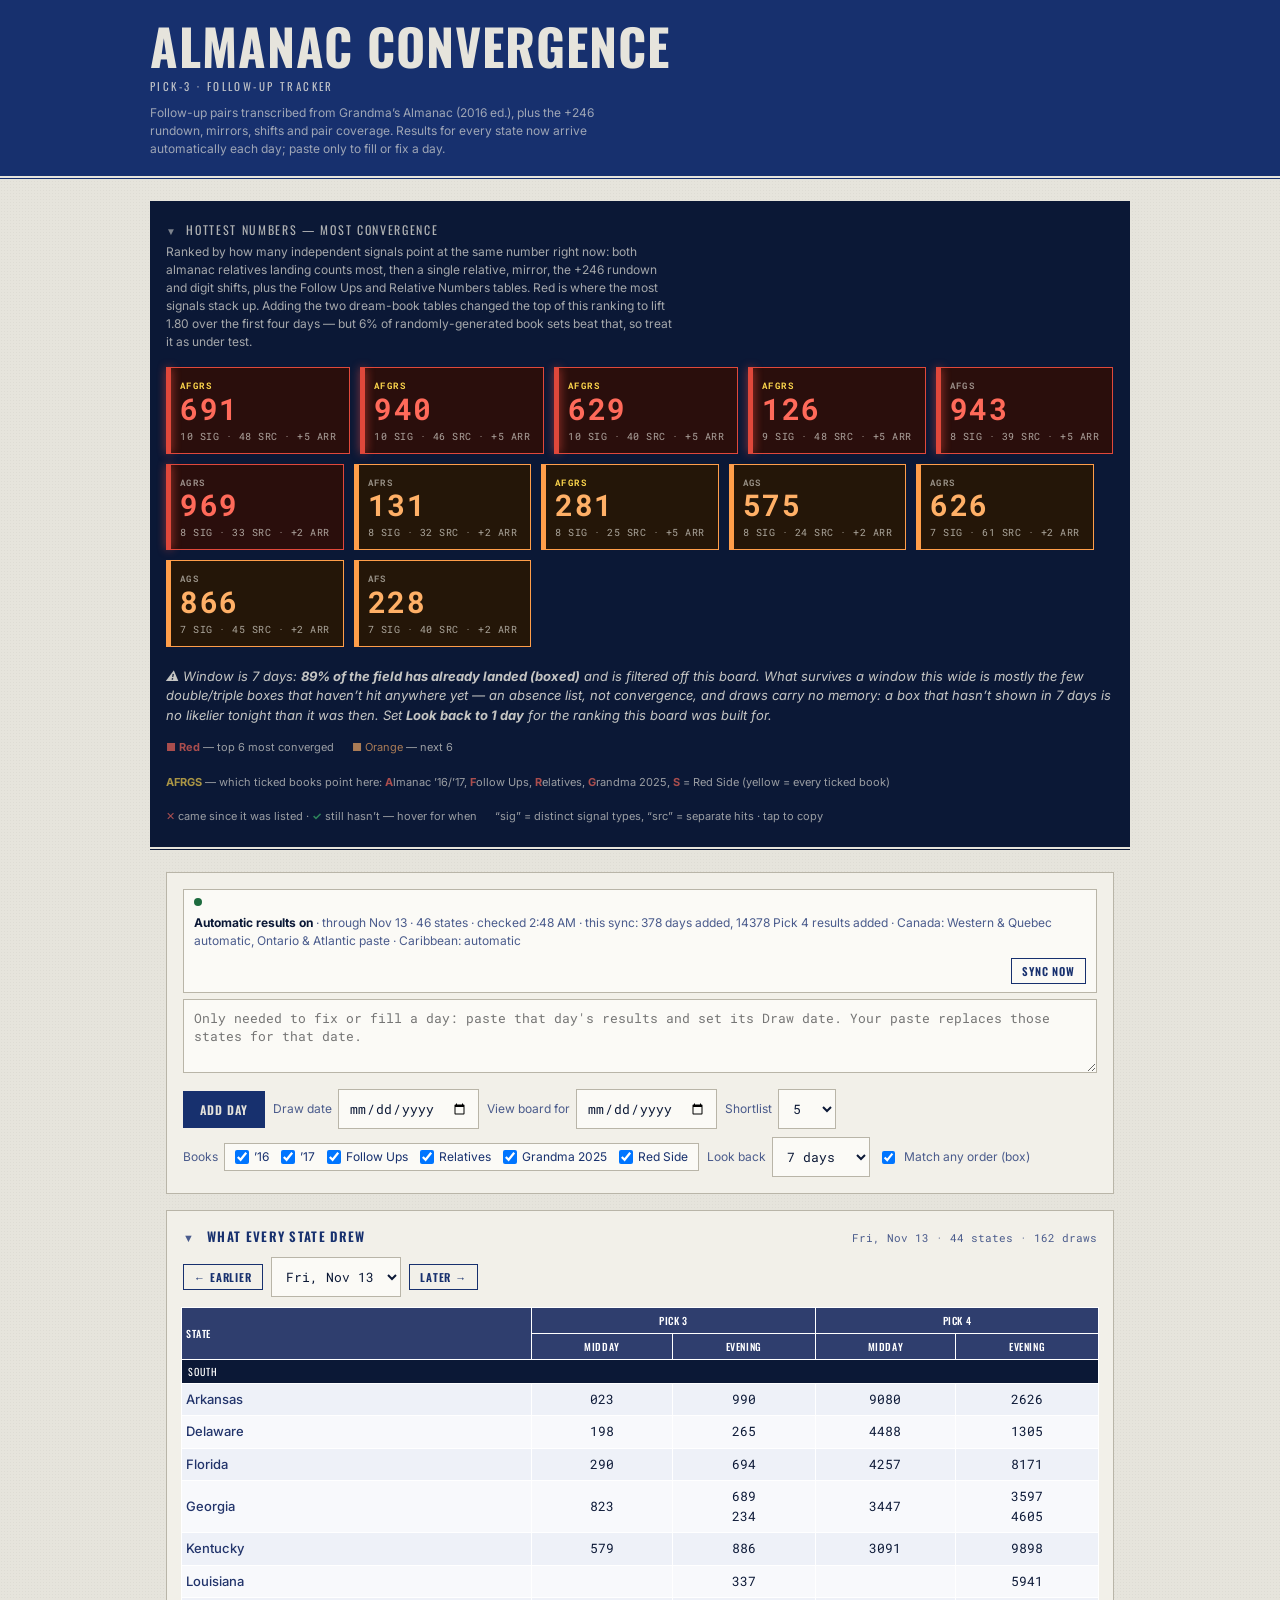
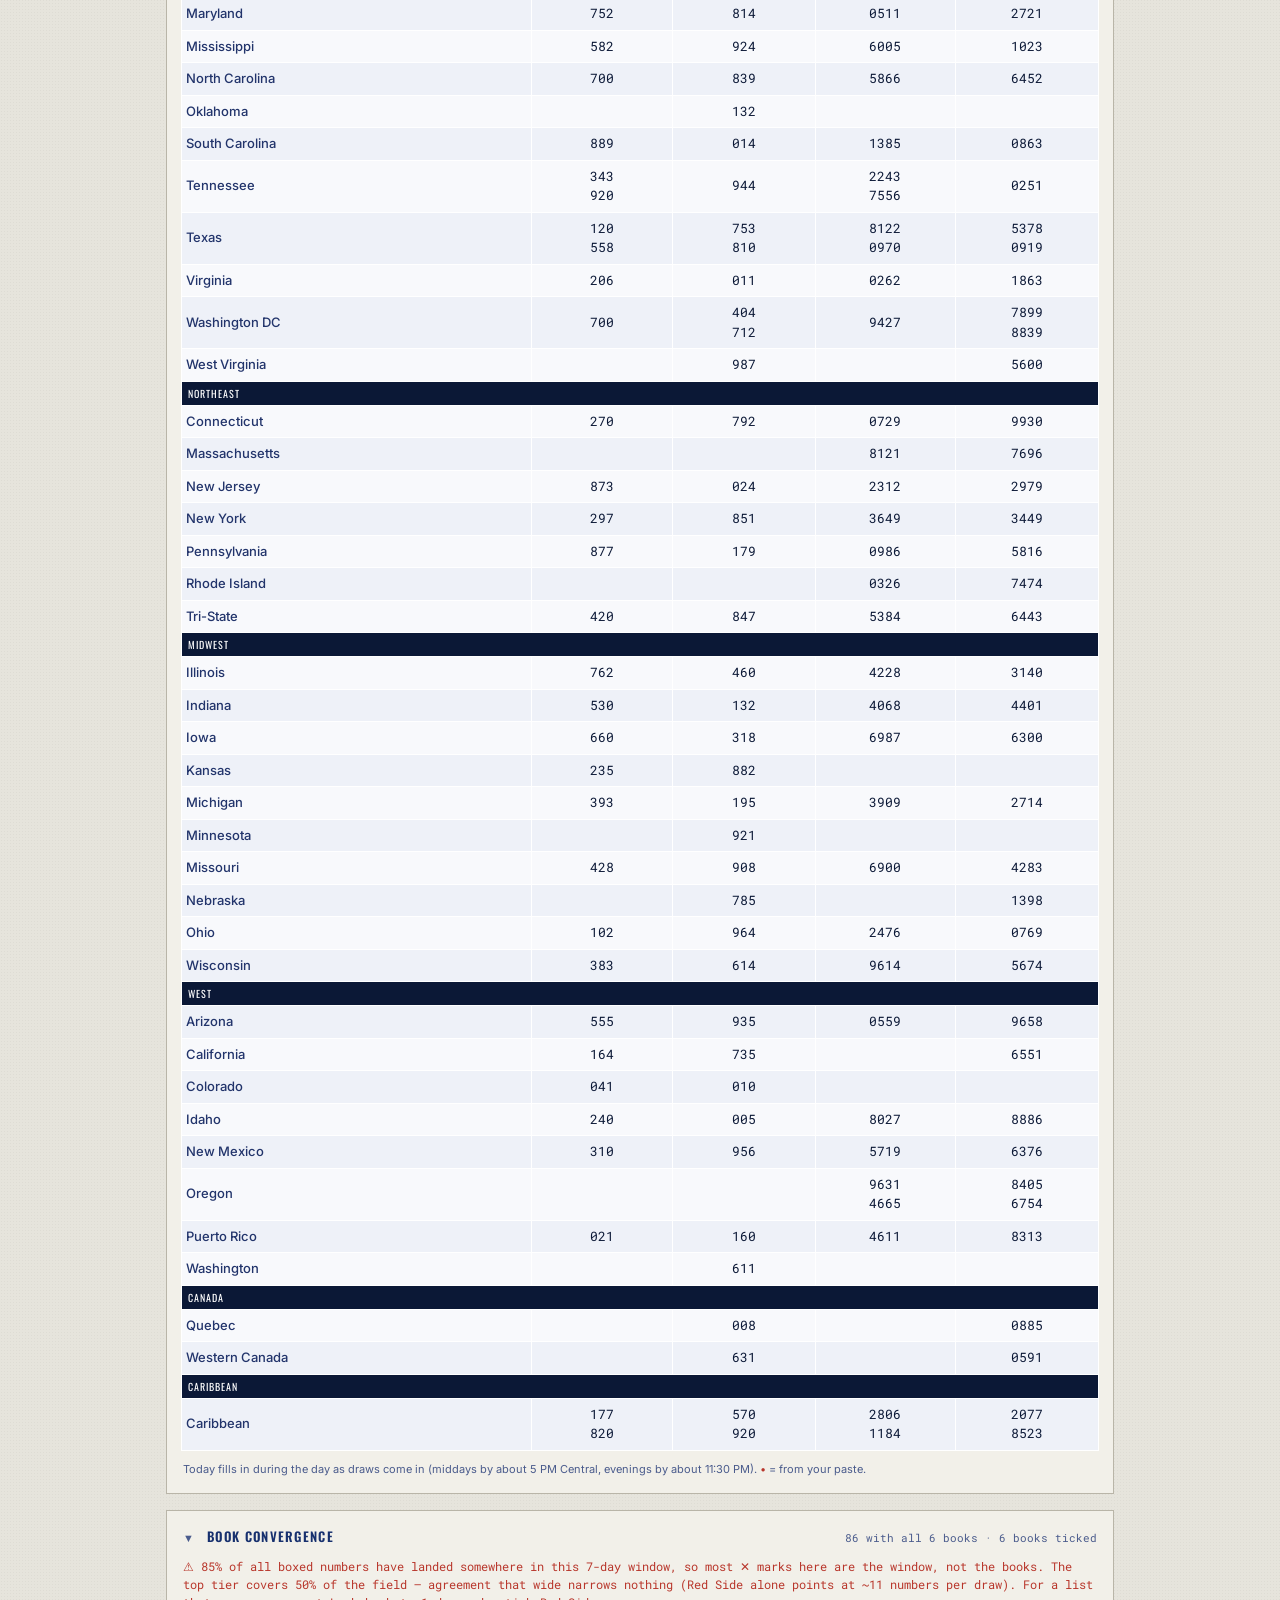
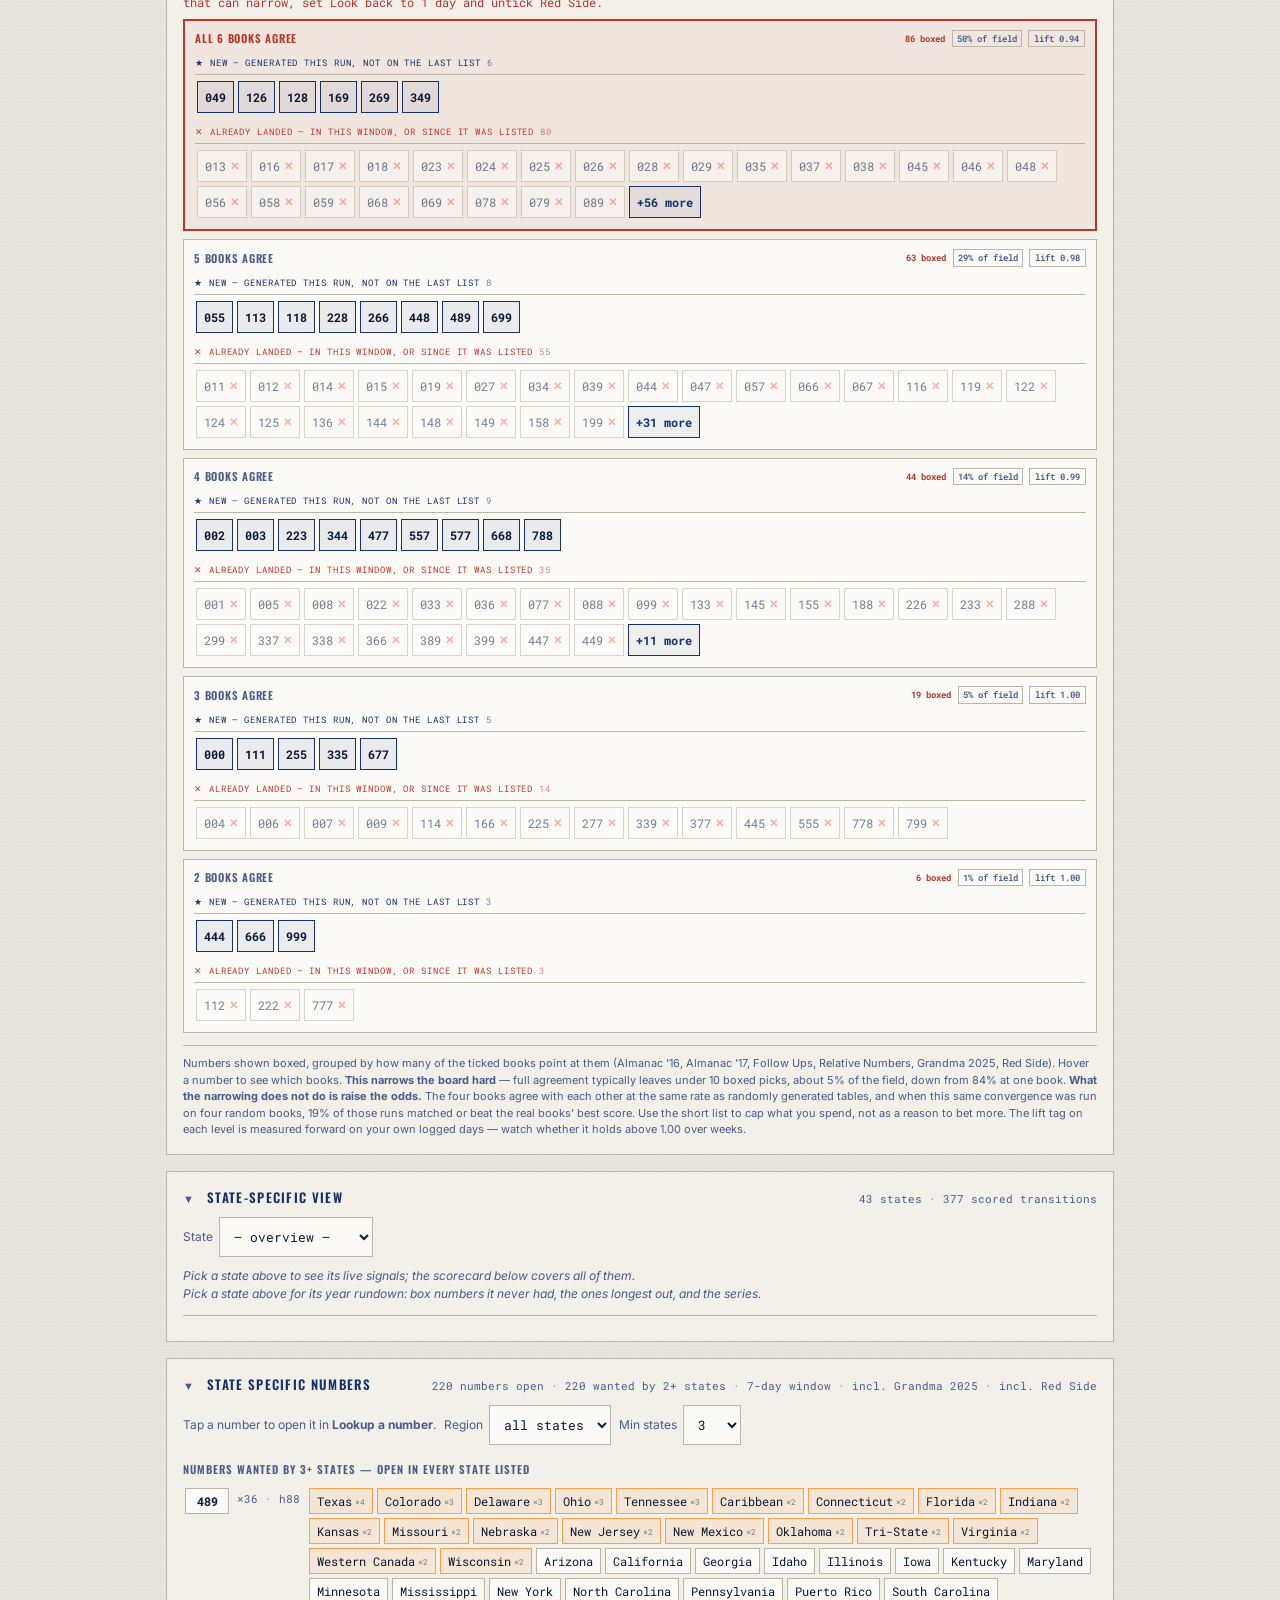
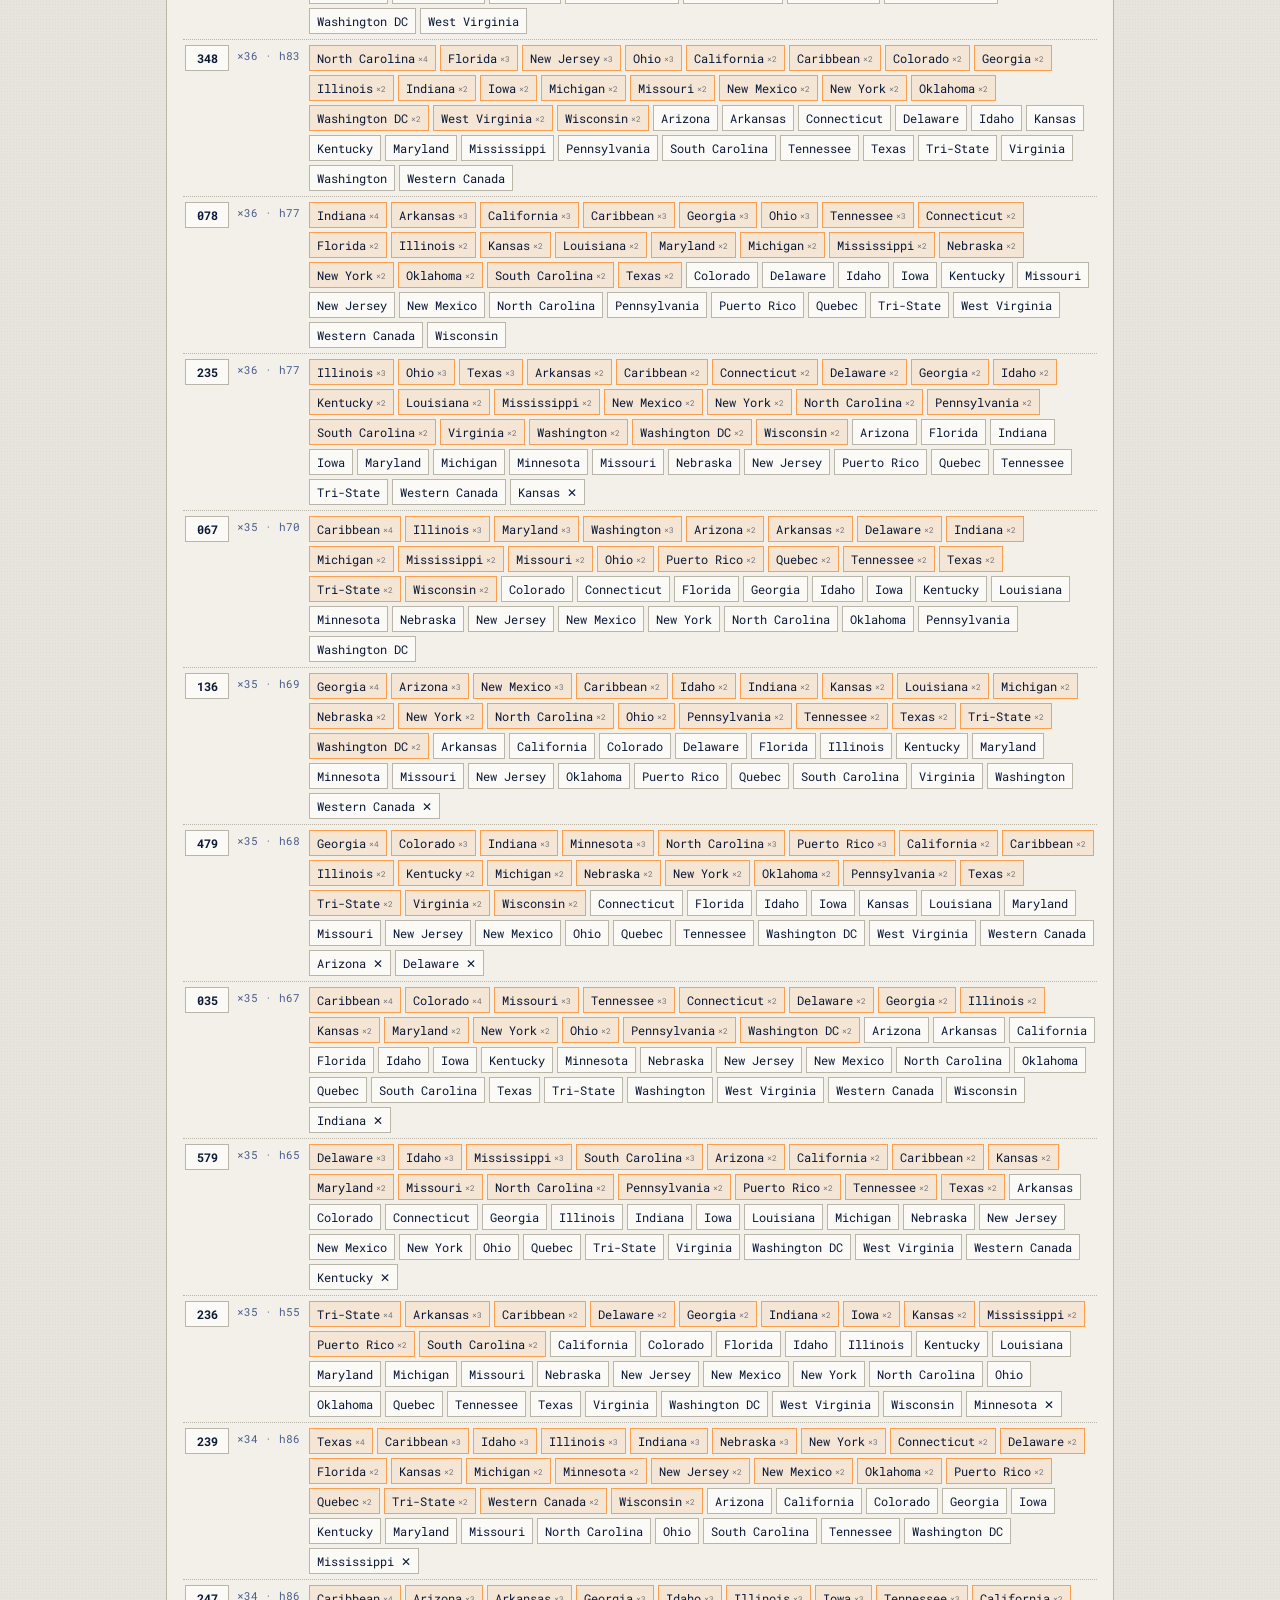
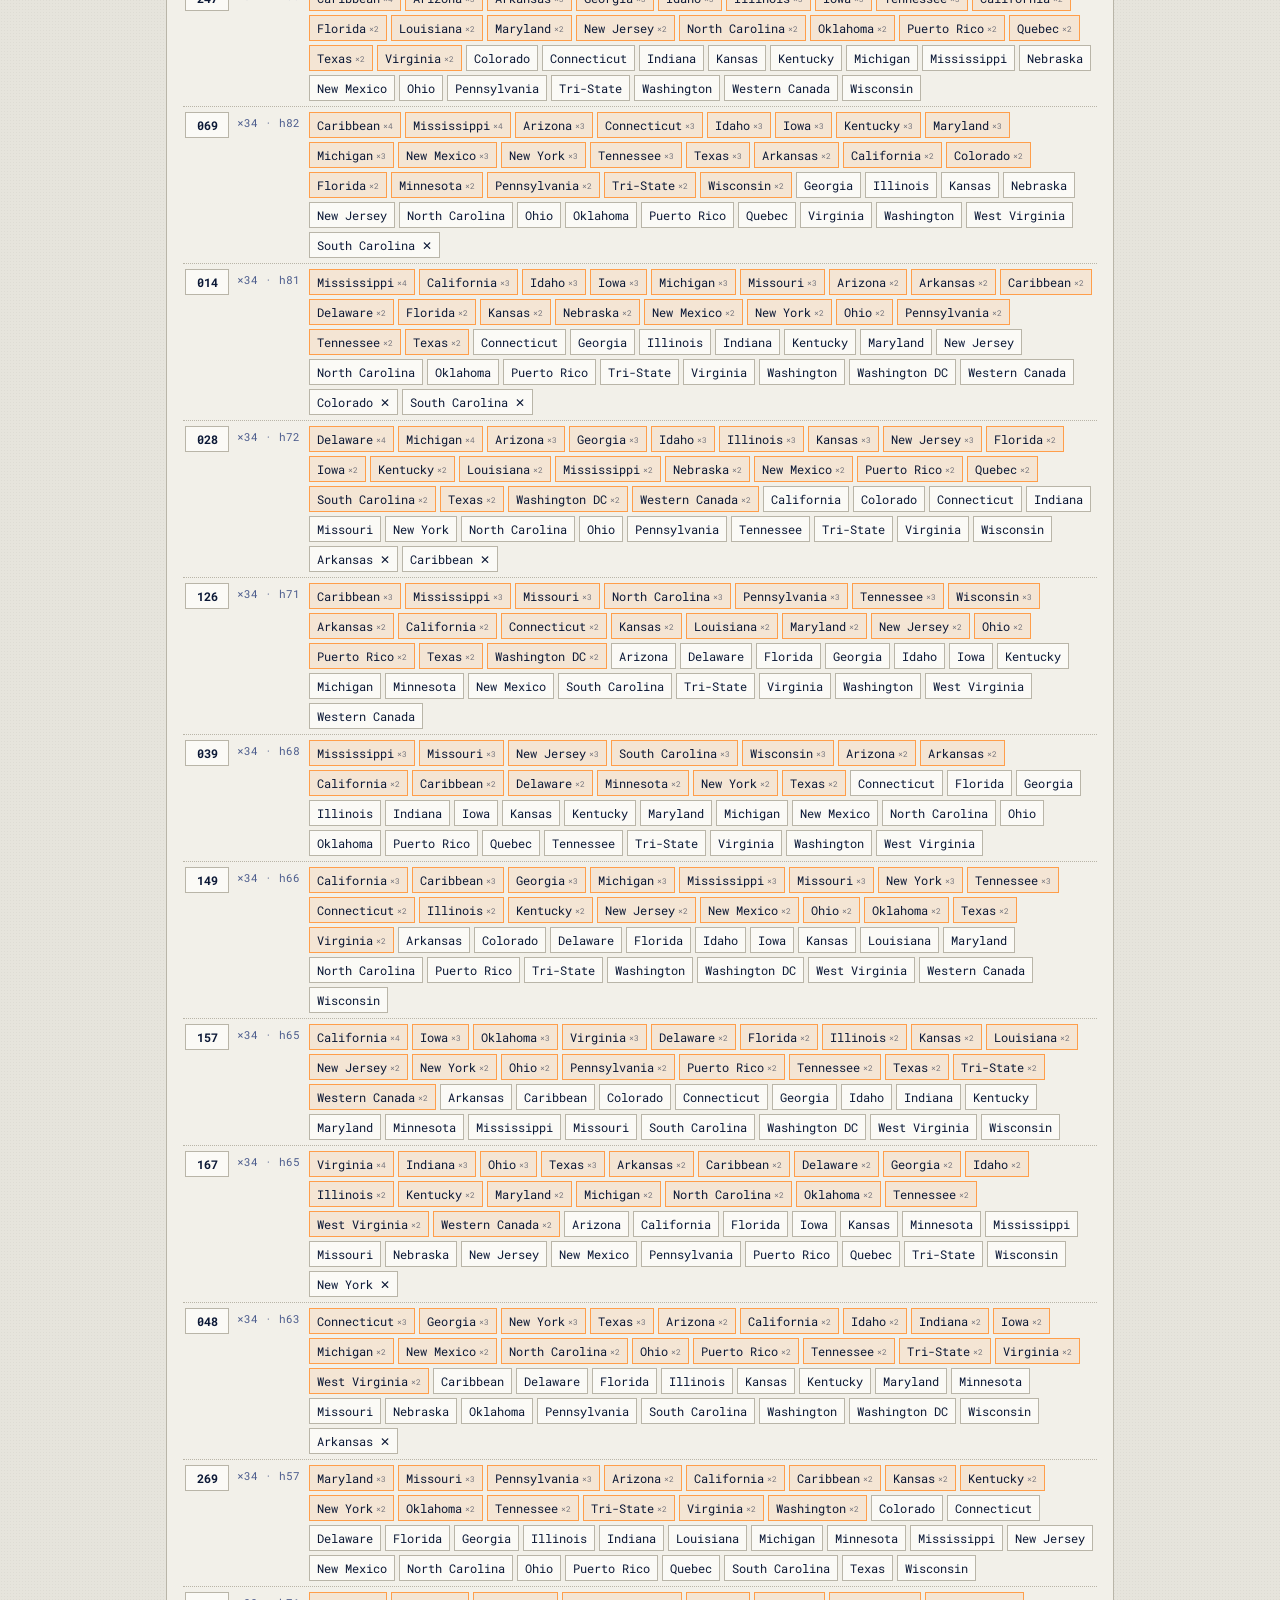
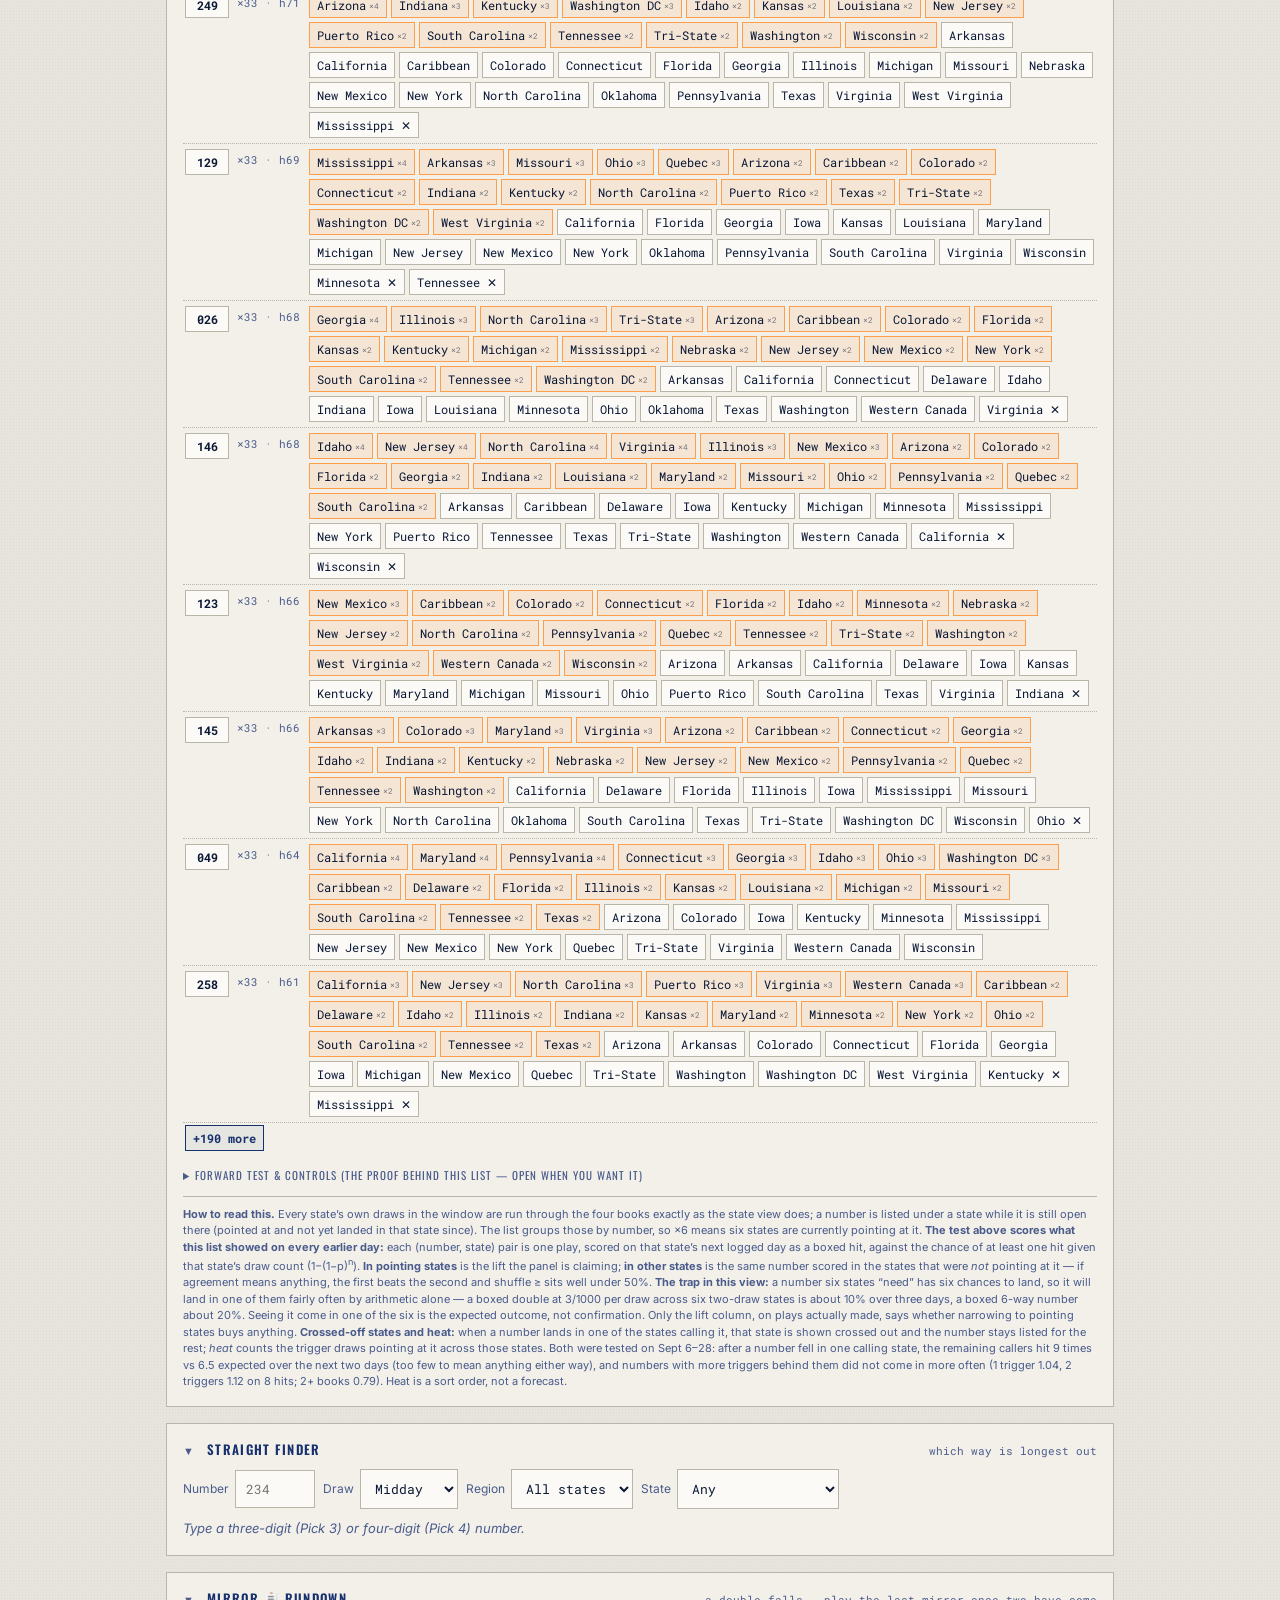
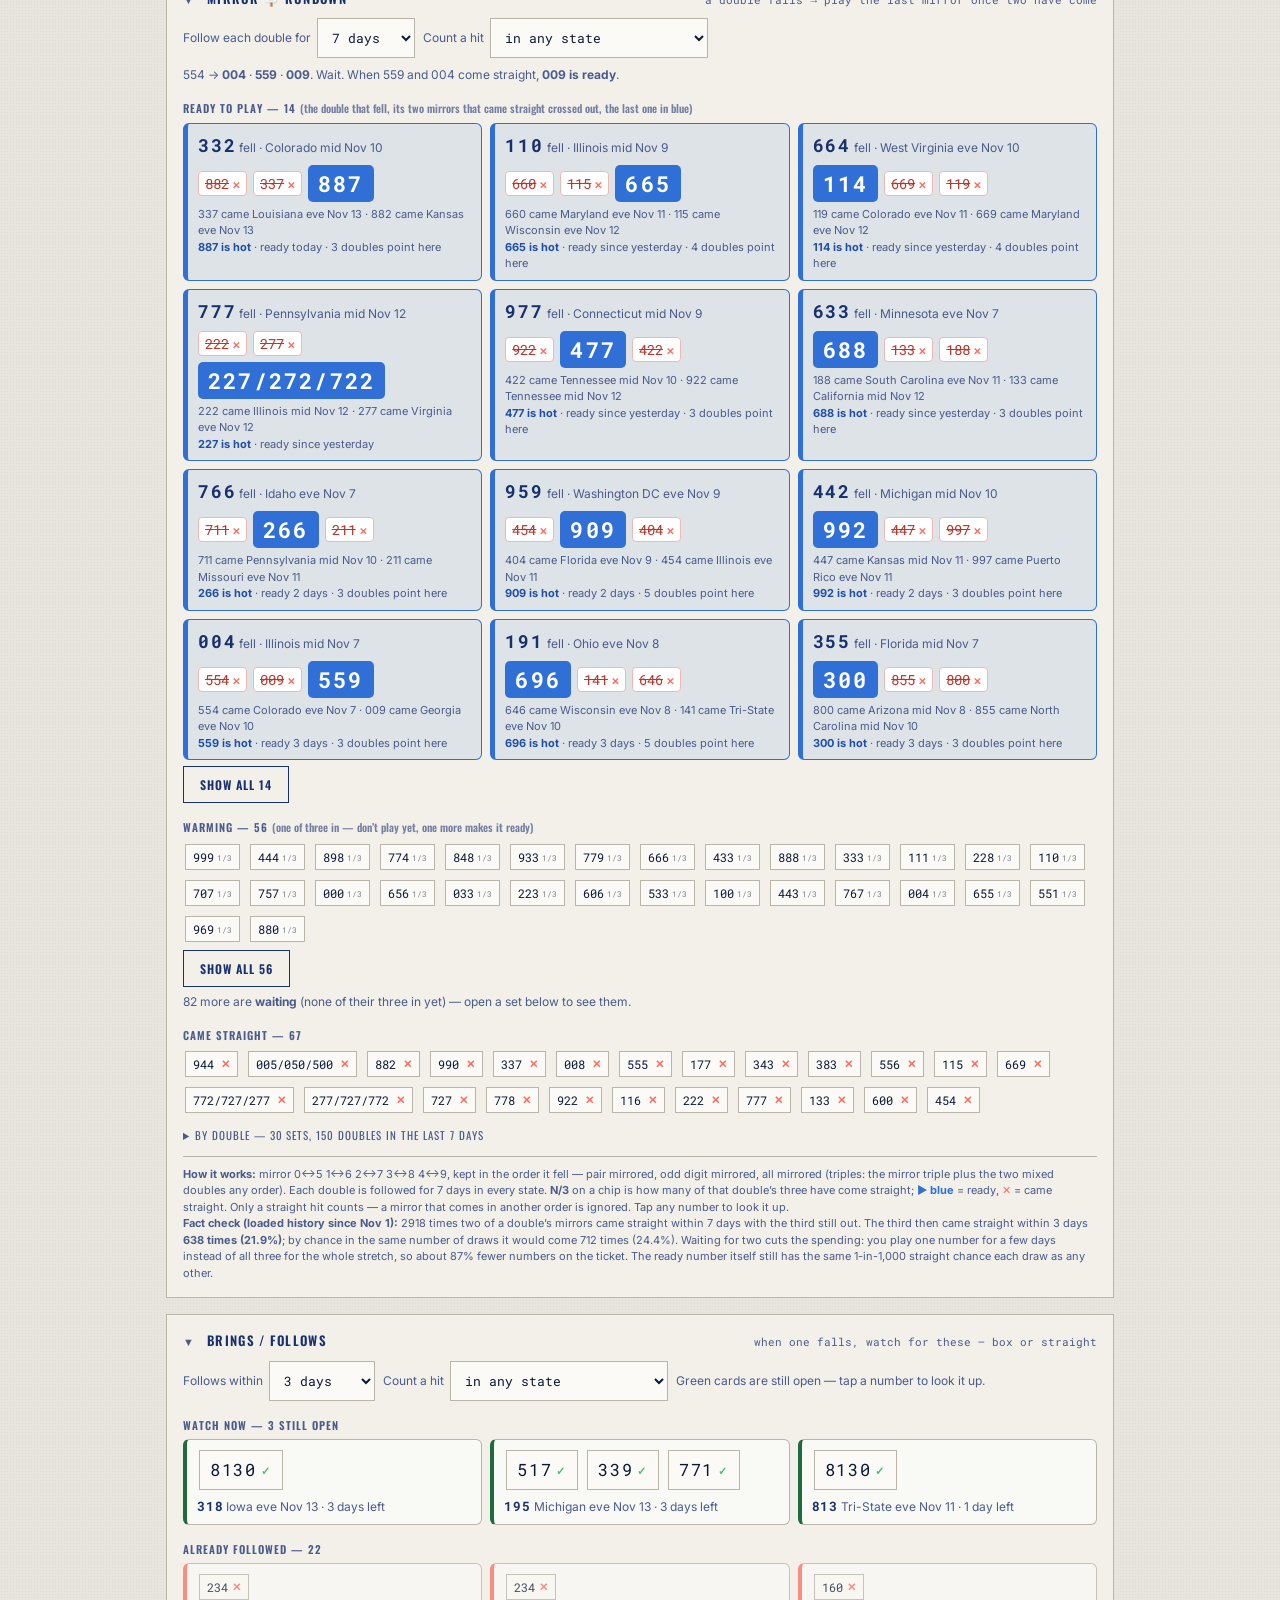
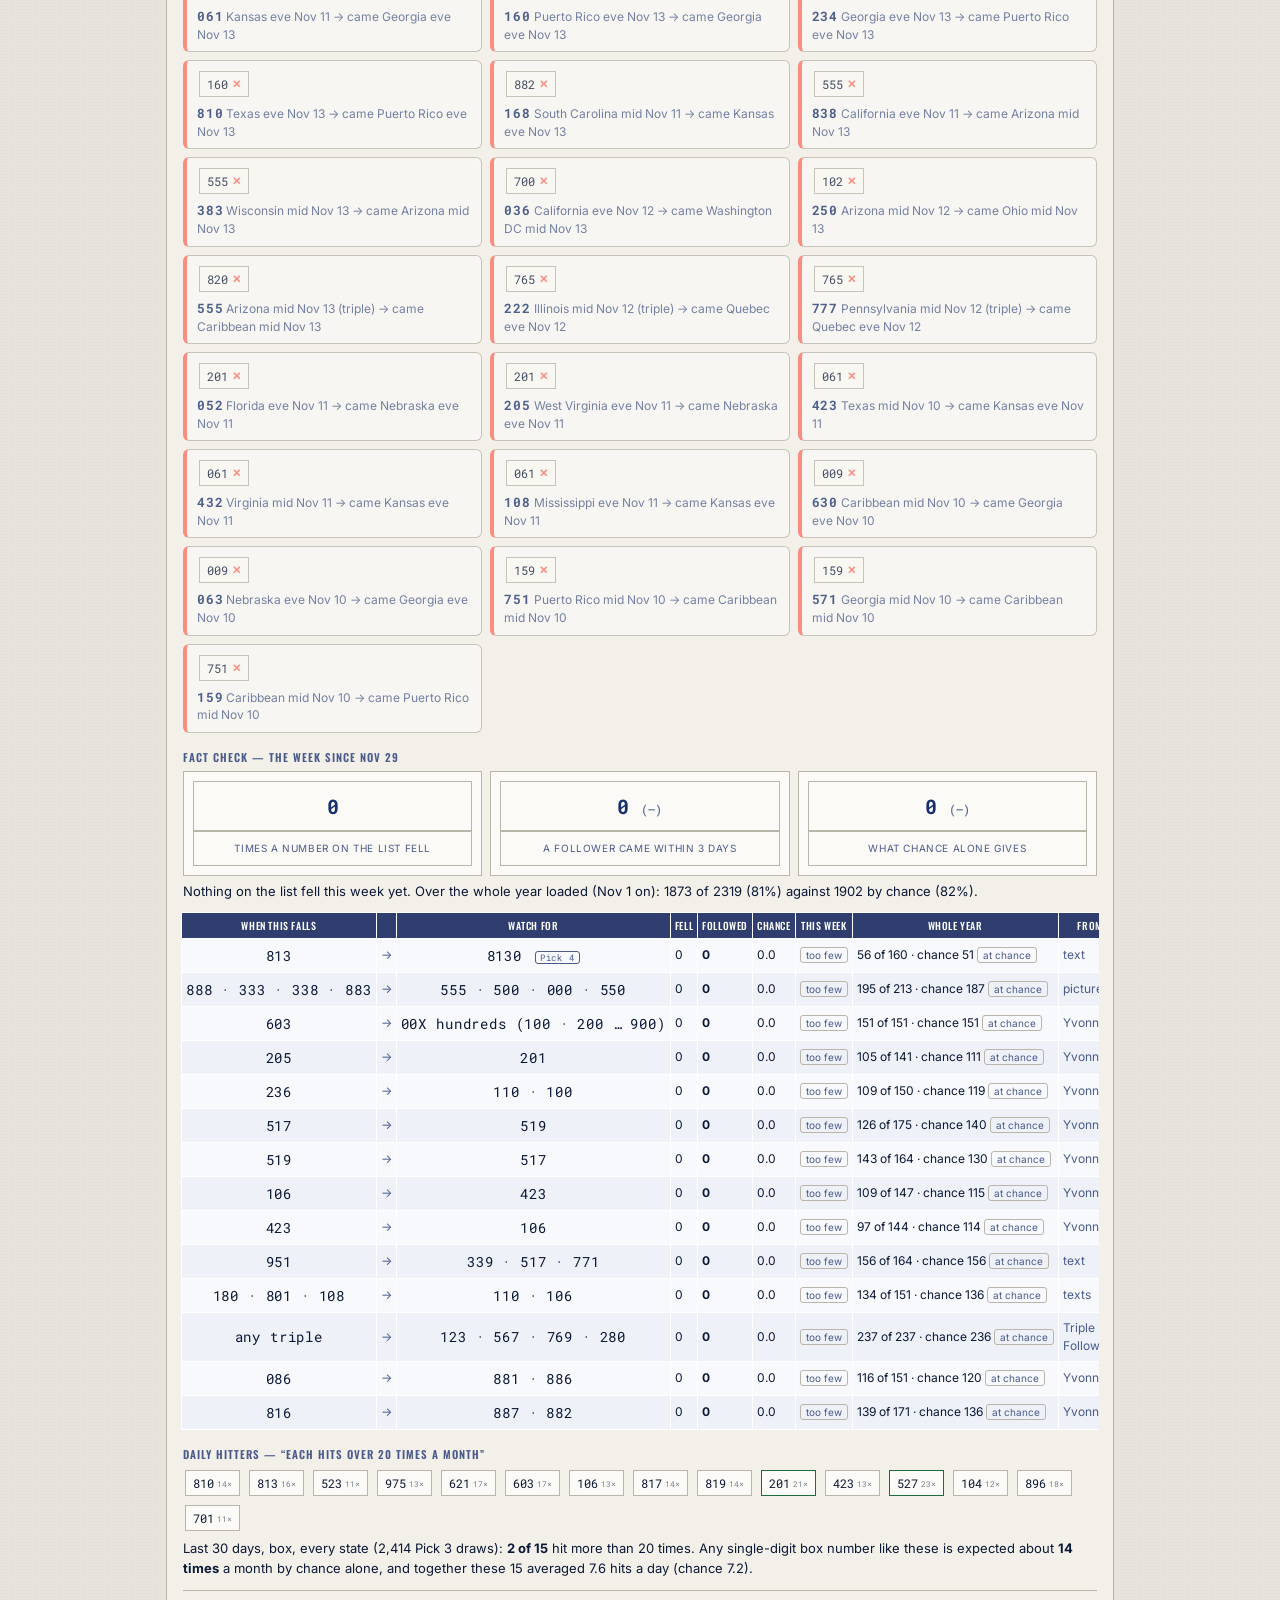
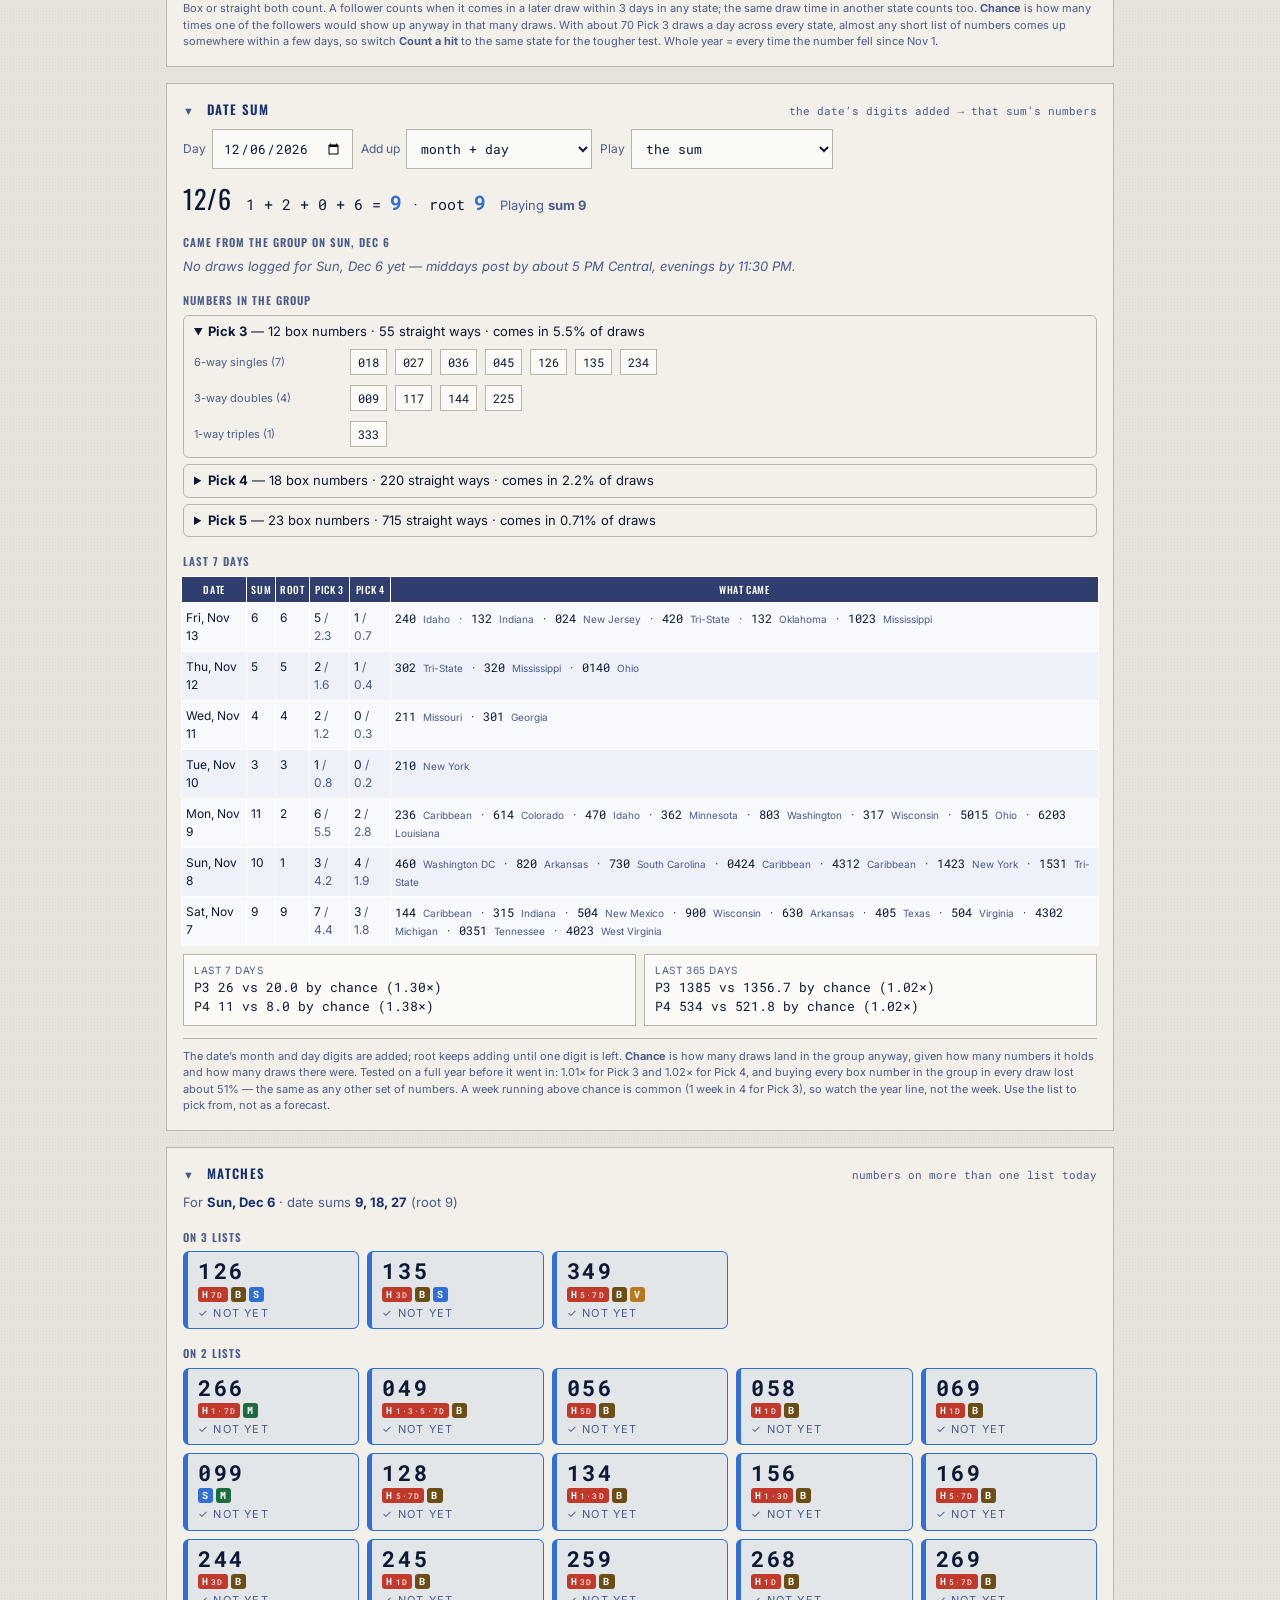
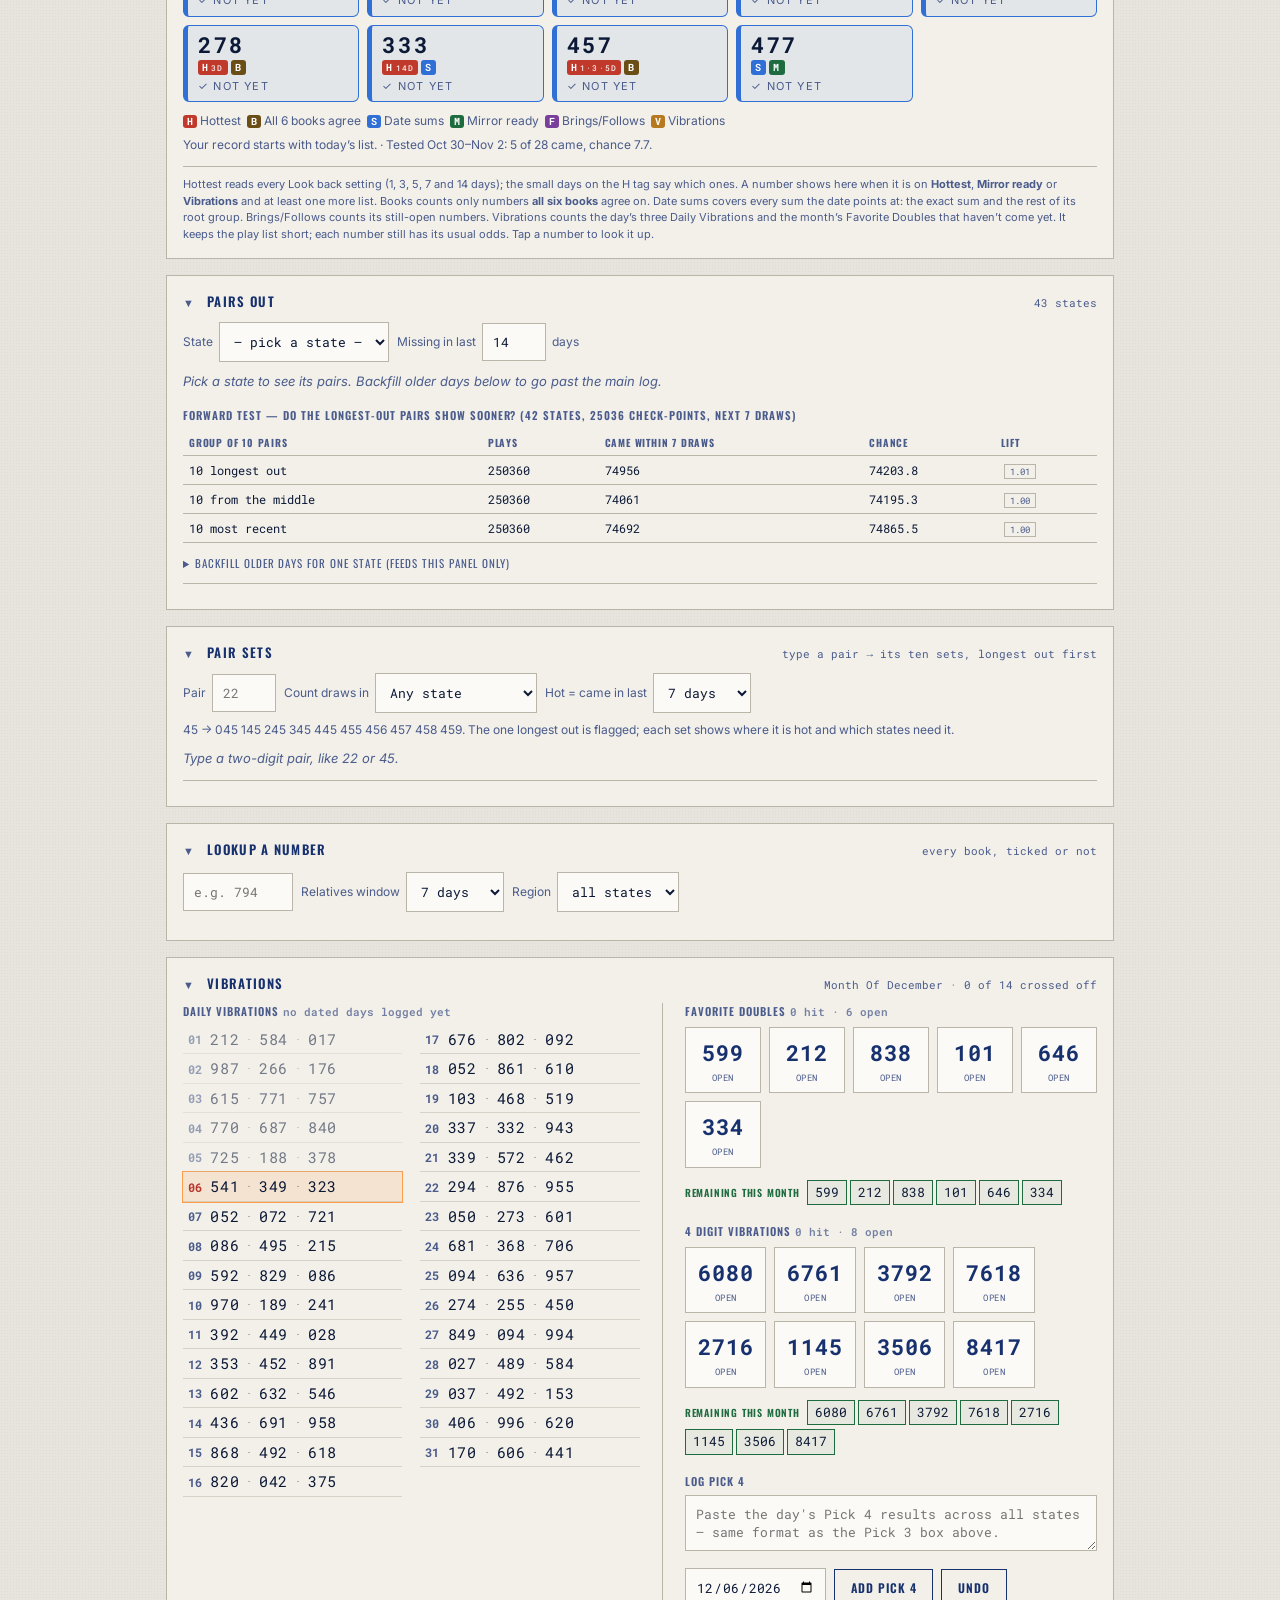
==== docs/index.html @ 65cfb9f6 "Almanac: copy index.html and app-24.js from the claude.ai artifact index.html now loads app-24.js (w" ====
<!doctype html><html><head><meta charset=utf8><meta name=viewport content="width=device-width,initial-scale=1,viewport-fit=cover"><style>:root{color-scheme:light;box-sizing:border-box;padding-top:env(safe-area-inset-top,0px);padding-bottom:env(safe-area-inset-bottom,0px)}html{scroll-padding-top:env(safe-area-inset-top,0px)}body{margin:0;padding:0;font:14px -apple-system,BlinkMacSystemFont,sans-serif;background:#fff;color:#000}img{max-width:100%}[hidden]:not([hidden=until-found i]){display:none!important}</style></head><body>
<title>Almanac Convergence</title>
<link rel="preconnect" href="https://fonts.googleapis.com">
<link rel="preconnect" href="https://fonts.gstatic.com" crossorigin>
<link href="https://fonts.googleapis.com/css2?family=Oswald:wght@400;600;700&family=Roboto+Mono:wght@400;500;700&family=Inter:wght@400;500;600&display=swap" rel="stylesheet">
<link rel="stylesheet" href="app-1.css">
<style>.viewbanner{background:#FFF4D6;border:2px solid var(--mark-o);padding:10px 12px;margin:0 0 14px;font-size:13px;color:var(--ink-2)}.viewbanner .vb-h{font-family:Oswald,sans-serif;font-size:13px;letter-spacing:.03em;margin-bottom:4px}.viewbanner .vb-r{font-size:12px;margin-top:3px;line-height:1.5}.vhit{color:var(--pen);font-size:16px}
.sfhead{font-size:14px;margin-bottom:8px}
.sfplay{background:#1D6B3F;color:#fff;font-family:Oswald,sans-serif;letter-spacing:.04em;padding:8px 12px;border-radius:6px;margin-bottom:10px;font-size:15px}
.sfplay b{font-size:20px;letter-spacing:.08em}
.sfins{display:block;font-family:inherit;font-size:12px;letter-spacing:0;opacity:.9;margin-top:3px}
table.sft tr.sftop td{background:#DFF0E4;font-weight:700}
.sfsub{font-family:Oswald,sans-serif;text-transform:uppercase;letter-spacing:.09em;font-size:11px;color:var(--ink-soft);margin:14px 0 6px}
.rnew{font-size:9px;background:#1D6B3F;color:#fff;padding:0 4px;border-radius:3px;margin-left:4px;letter-spacing:.05em}
.rwide{font-size:9px;border:1px solid var(--ink-soft);color:var(--ink-soft);padding:0 4px;border-radius:3px;margin-left:4px}
.mrdays{display:flex;flex-wrap:wrap;gap:6px;margin-bottom:10px}
.mrdays button.on{background:var(--ink);color:#fff;border-color:var(--ink)}
.mrdays button small{opacity:.7;font-size:10px}
.mrboard{display:flex;flex-wrap:wrap;gap:6px}
.chip.mrbig{font-size:17px;padding:6px 10px;letter-spacing:.1em}
.mrfams{display:grid;grid-template-columns:repeat(auto-fill,minmax(300px,1fr));gap:10px;margin-top:4px}
.mrfam{border:1px solid var(--line, #DCD6C8);border-radius:8px;padding:8px 10px;background:rgba(255,255,255,.5)}
.mrcols{display:flex;gap:10px;margin-bottom:6px}
.mrcol{flex:1;min-width:0;border-right:1px dashed rgba(0,0,0,.12);padding-right:8px}
.mrcol:last-child{border-right:0}
.mrcolh{font-family:Oswald,sans-serif;font-size:10px;letter-spacing:.08em;text-transform:uppercase;color:var(--ink-soft);margin-bottom:2px}
.mrsrc{font-family:'Roboto Mono',monospace;font-size:13px;line-height:1.5}
.mrsrc b{font-size:16px;letter-spacing:.1em}
.mrsrc span{font-family:Inter,sans-serif;font-size:11px;color:var(--ink-soft)}
.mrdue{display:flex;flex-wrap:wrap;gap:5px;border-top:1px solid rgba(0,0,0,.08);padding-top:6px}
table.mrt td{vertical-align:top;padding:7px 6px}
table.mrt tr.mrchild td{background:rgba(255,158,74,.07)}
.chip.hot{border-color:var(--mark-o);box-shadow:inset 0 0 0 1px var(--mark-o)}
.sfnote{font-size:12px;color:var(--ink-soft);margin-top:10px;line-height:1.5}
.bfgrid{display:grid;grid-template-columns:repeat(auto-fill,minmax(260px,1fr));gap:8px}
.bfcard{border:1px solid var(--rule);border-left:4px solid #1D6B3F;border-radius:6px;padding:8px 10px;background:rgba(255,255,255,.6)}
.bfcard.done{border-left-color:#FF6B5E;opacity:.75}
.bftgt{display:flex;flex-wrap:wrap;gap:5px;margin-bottom:5px}
.bfwhy{font-size:12px;color:var(--ink-soft);line-height:1.45}
.bfwhy b{font-family:'Roboto Mono',monospace;color:var(--ink);font-size:13px;letter-spacing:.06em}
.bfsum{display:grid;grid-template-columns:repeat(3,1fr);gap:8px;margin:6px 0}
.bfsum div{background:#FBFAF6;border:1px solid var(--rule);padding:9px;text-align:center}
.bfsum .v{font-family:'Roboto Mono',monospace;font-weight:700;font-size:20px;color:var(--ink)}
.bfsum .v small{font-size:12px;font-weight:500;opacity:.7}
.bfsum .l{font-size:10px;color:var(--ink-soft);text-transform:uppercase;letter-spacing:.06em}
.bfread{font-size:13px;line-height:1.5;margin:6px 0 10px}
.bfv{font-size:10px;border:1px solid var(--rule);border-radius:3px;padding:1px 5px;white-space:nowrap;color:var(--ink-soft)}
.bfv.up{border-color:#1D6B3F;color:#1D6B3F;font-weight:700}
.bfv.dn{border-color:var(--pen);color:var(--pen)}
table.bft td{vertical-align:middle;font-size:12px}
table.bft td.dnum{font-size:14px;letter-spacing:.06em}
.bfarrow{color:var(--ink-soft)}
.bfyr{white-space:nowrap}
.bfwho{font-size:11px;color:var(--ink-soft)}
.bfhit{display:flex;flex-wrap:wrap;gap:5px}
@media(max-width:560px){.bfsum .v{font-size:16px}}
.mrready-grid{display:grid;grid-template-columns:repeat(auto-fill,minmax(230px,1fr));gap:8px}
.mrcard{border:1px solid #2F6FD6;border-left:5px solid #2F6FD6;border-radius:6px;padding:8px 10px;background:rgba(47,111,214,.10)}
.mrcard-n{color:#1F4FA8}
.mk.ready{color:#2F6FD6}
.mrcard-n{font-family:'Roboto Mono',monospace;font-size:24px;font-weight:700;letter-spacing:.12em;cursor:pointer;line-height:1.1}
.mrcard-why{font-size:12px;color:var(--ink-soft);margin-top:3px;line-height:1.5}
.mrcard-why b{font-family:'Roboto Mono',monospace;color:var(--ink)}
.mrcard-age{font-size:11px;color:var(--ink-soft);margin-top:3px}
.mrsib{display:inline-block;font-family:'Roboto Mono',monospace;font-size:11px;border:1px solid var(--rule);border-radius:3px;padding:0 4px;margin:2px 4px 0 0}
.mrsib.in{color:#FF6B5E;border-color:#FF6B5E;text-decoration:line-through}
.chip.mrready{border-color:#2F6FD6;background:rgba(47,111,214,.14);color:#1F4FA8;font-weight:700}
.mrfold{margin-top:12px}
.mrfold summary{cursor:pointer;font-family:Oswald,sans-serif;text-transform:uppercase;letter-spacing:.09em;font-size:11px;color:var(--ink-soft)}
.mrcard-src{font-size:12px;color:var(--ink-soft)}
.mrcard-src b{font-family:'Roboto Mono',monospace;font-size:18px;color:var(--ink);letter-spacing:.1em}
.mrcard-outs{display:flex;flex-wrap:wrap;align-items:center;gap:6px;margin:6px 0 4px}
.mrgone{font-family:'Roboto Mono',monospace;font-size:14px;color:#B8362B;text-decoration:line-through;border:1px solid #F0B8B2;border-radius:4px;padding:1px 6px;background:#fff}
.mrgone .mk{position:static;margin-left:3px;font-size:10px;text-decoration:none;display:inline-block}
.mrhot{font-family:'Roboto Mono',monospace;font-size:22px;font-weight:700;letter-spacing:.1em;color:#fff;background:#2F6FD6;border-radius:5px;padding:2px 10px;cursor:pointer}
.dshead{display:flex;flex-wrap:wrap;align-items:baseline;gap:6px 14px;margin-bottom:6px}
.dsdate{font-family:Oswald,sans-serif;font-size:26px;letter-spacing:.04em}
.dsmath{font-family:'Roboto Mono',monospace;font-size:15px}
.dsmath b{font-size:20px;color:#2F6FD6}
.dsplay{font-size:13px;color:var(--ink-soft)}
.dsrow{font-size:13px;margin:4px 0;display:flex;flex-wrap:wrap;align-items:center;gap:5px}
.dsx{color:var(--ink-soft);font-size:12px}
.chip.dshit{border-color:#2F6FD6;background:rgba(47,111,214,.10);font-weight:700}
.dslist{margin:6px 0;border:1px solid var(--rule);border-radius:6px;padding:6px 10px}
.dslist summary{cursor:pointer;font-size:13px}
.dsway{margin:6px 0 2px;display:flex;flex-wrap:wrap;gap:4px;align-items:center}
.dswn{font-size:11px;color:var(--ink-soft);min-width:150px}
table.dst td{font-size:12px;vertical-align:top}
.dscame{font-family:'Roboto Mono',monospace;font-size:12px}
.dscame span{font-family:Inter,sans-serif;font-size:10px;color:var(--ink-soft)}
.dssum{display:grid;grid-template-columns:repeat(2,1fr);gap:8px;margin:8px 0}
.dssum>div{background:#FBFAF6;border:1px solid var(--rule);padding:8px 10px}
.dssum .l{font-size:10px;color:var(--ink-soft);text-transform:uppercase;letter-spacing:.06em}
.dssum .v{font-family:'Roboto Mono',monospace;font-size:13px;line-height:1.5}
@media(max-width:560px){.dssum{grid-template-columns:1fr}}
/* keep the page inside a phone's width: grids shrink their minimum to the card, wide tables scroll in place */
.mrfams{grid-template-columns:repeat(auto-fill,minmax(min(300px,100%),1fr))}
.mrready-grid{grid-template-columns:repeat(auto-fill,minmax(min(230px,100%),1fr))}
.bfgrid{grid-template-columns:repeat(auto-fill,minmax(min(260px,100%),1fr))}
#snPanel table.tbl{display:block;overflow-x:auto;max-width:100%}
.mthead{font-size:13px;color:var(--ink-soft);margin-bottom:4px}
.mthead b{color:var(--ink)}
.mtgrid{display:grid;grid-template-columns:repeat(auto-fill,minmax(min(150px,100%),1fr));gap:8px}
.mtpick{display:flex;flex-direction:column;align-items:flex-start;gap:3px;text-align:left;border:1px solid #2F6FD6;border-left:5px solid #2F6FD6;border-radius:6px;padding:7px 10px;background:rgba(47,111,214,.08);cursor:pointer;font:inherit;color:inherit}
.mtpick.came{border-color:#E8A7A0;border-left-color:#FF6B5E;background:rgba(255,107,94,.07)}
.mtn{font-family:'Roboto Mono',monospace;font-size:22px;font-weight:700;letter-spacing:.12em;line-height:1.1}
.mtpick.came .mtn{text-decoration:line-through;text-decoration-color:#FF6B5E}
.mttags{display:flex;gap:3px;flex-wrap:wrap}.mttags i small{font-size:8px;font-weight:500;margin-left:2px;opacity:.9}
.mttags i,.mtfoot i{font-style:normal;font-family:'Roboto Mono',monospace;font-size:10px;font-weight:700;border-radius:3px;padding:0 4px;color:#fff}
.mtH{background:#C0392B}.mtB{background:#6B4E16}.mtS{background:#2F6FD6}.mtM{background:#1D6B3F}.mtF{background:#7A3E9D}.mtV{background:#B7791F}
.mtst{font-size:11px;color:var(--ink-soft)}
.mtpick.came .mtst{color:#B8362B}
.mtfoot{display:flex;flex-wrap:wrap;gap:6px 18px;font-size:12px;color:var(--ink-soft);margin-top:10px}
</style>
<div class="mast"><div class="mast-in">
  <h1>Almanac Convergence</h1>
  <div class="sub">Pick-3 · follow-up tracker</div>
  <div class="src">Follow-up pairs transcribed from Grandma&rsquo;s Almanac (2016 ed.), plus the &plus;246 rundown, mirrors, shifts and pair coverage. Results for every state now arrive automatically each day; paste only to fill or fix a day.</div>
</div></div>

<div class="wrap">

<div id="viewBanner" class="viewbanner" style="display:none"></div>

<div class="heatwrap"><div class="mast-in">
  <p class="hh">Hottest numbers &mdash; most convergence</p>
  <p class="hs">Ranked by how many independent signals point at the same number right now: both almanac relatives landing counts most, then a single relative, mirror, the &plus;246 rundown and digit shifts, plus the Follow Ups and Relative Numbers tables. Red is where the most signals stack up. Adding the two dream-book tables changed the top of this ranking to lift 1.80 over the first four days &mdash; but 6% of randomly-generated book sets beat that, so treat it as under test.</p>
  <div id="heatBoard" class="heatgrid"><div class="heatempty">Add a day to begin.</div></div>
  <div class="legend"><span><b>&#9632; Red</b> &mdash; top 6 most converged</span><span><span class="o">&#9632; Orange</span> &mdash; next 6</span><span><b style="color:#FFD84D">AFRGS</b> &mdash; which ticked books point here: <b>A</b>lmanac &rsquo;16/&rsquo;17, <b>F</b>ollow Ups, <b>R</b>elatives, <b>G</b>randma 2025, <b>S</b> = Red Side (yellow = every ticked book)</span><span><b style="color:#FF6B5E">&#10005;</b> came since it was listed &middot; <b style="color:#3FBF6F">&#10003;</b> still hasn&rsquo;t &mdash; hover for when</span><span>&ldquo;sig&rdquo; = distinct signal types, &ldquo;src&rdquo; = separate hits · tap to copy</span></div>
</div></div>

<div class="card">
  <div class="feedline" id="feedLine"><span class="fdot"></span><span id="feedText">Connecting to the automatic results&hellip;</span>
    <button class="ghost" id="feedSync" onclick="syncFeed(true)">Sync now</button></div>
  <div class="feedconf" id="feedConf"></div>
  <textarea id="pasteBox" rows="3" placeholder="Only needed to fix or fill a day: paste that day's results and set its Draw date. Your paste replaces those states for that date."></textarea>
  <div class="controls">
    <button onclick="addDay()">Add day</button>
    <label>Draw date <input type="date" id="drawDate" style="width:auto"></label>
    <label title="Show the whole board as it stood going into this day, marked with what came that day">View board for <input type="date" id="viewDay" style="width:auto" onchange="viewDayChanged()"></label>
    <button class="ghost" id="viewClear" onclick="clearView()" style="display:none">Back to live</button>
    <label>Shortlist
      <select id="topN" onchange="render()">
        <option>3</option><option selected>5</option><option>8</option><option>12</option>
      </select>
    </label>
    <span class="bklbl">Books
      <span class="bkbox">
        <label><input type="checkbox" id="bk16" checked onchange="booksChanged()"> &rsquo;16</label>
        <label><input type="checkbox" id="bk17" checked onchange="booksChanged()"> &rsquo;17</label>
        <label><input type="checkbox" id="bkfu" checked onchange="booksChanged()"> Follow Ups</label>
        <label><input type="checkbox" id="bkrel" checked onchange="booksChanged()"> Relatives</label>
        <label title="tested 0.92 same-state — lookup-only"><input type="checkbox" id="bk25" checked onchange="booksChanged()"> Grandma 2025</label>
        <label title="Red Book relatives — tested 1.08 same-state, shuffle 11% — lookup-only; covers 12% of the field per state"><input type="checkbox" id="bkrs" checked onchange="booksChanged()"> Red Side</label>
      </span>
    </span>
    <label>Look back
      <select id="lookback" onchange="render()">
        <option value="1">1 day</option>
        <option value="3">3 days</option>
        <option value="5">5 days</option>
        <option value="7" selected>7 days</option>
        <option value="14">14 days</option>
      </select>
    </label>
    <label><input type="checkbox" id="boxMode" checked onchange="render()" style="width:auto"> Match any order (box)</label>
    <span id="parseStatus" class="status"></span>
  </div>
</div>

<div class="card">
  <h2>What every state drew <span class="count" id="drawsCount"></span></h2>
  <div class="panelbody" id="drawsPanel">
  <div class="drawnav">
    <button class="ghost" id="drawsPrev" onclick="drawsStep(-1)">&larr; Earlier</button>
    <select id="drawsDate" onchange="DRAWS_DATE=this.value;renderDraws()"></select>
    <button class="ghost" id="drawsNext" onclick="drawsStep(1)">Later &rarr;</button>
  </div>
  <div id="drawsBody"><div class="heatempty">No days yet.</div></div>
  <div class="drawnote">Today fills in during the day as draws come in (middays by about 5 PM Central, evenings by about 11:30 PM). <span class="dmark">&bull;</span> = from your paste.</div>
  </div>
</div>

<div class="card">
  <h2>Book convergence <span class="count" id="convCount"></span></h2>
  <div class="panelbody" id="convBody"><div class="empty">Add a day to begin.</div></div>
  <div class="baseline" id="convBase"></div>
</div>

<div class="card">
  <h2>State-specific view <span class="count" id="stCount"></span></h2>
  <div class="panelbody" id="stPanel">
    <div class="controls" style="margin-top:0;margin-bottom:10px">
      <label>State
        <select id="stSel" onchange="render()"><option value="">&mdash; overview &mdash;</option></select>
      </label>
    </div>
    <div id="stLive"></div>
    <div id="stScore"></div>
    <div id="stPerState"></div>
  </div>
  <div class="baseline" id="stBase"></div>
</div>

<div class="card">
  <h2>State Specific Numbers <span class="count" id="snCount"></span></h2>
  <div class="panelbody" id="snPanel">
    <div class="controls" style="margin-top:0;margin-bottom:10px">
      <input id="snLookup" type="hidden" value=""><span style="font-size:12px;color:var(--ink-soft)">Tap a number to open it in <b>Lookup a number</b>.</span>
      <label>Region
        <select id="snRegion" onchange="SN_CACHE=null;renderStateNumbers()"><option value="">all states</option><option value="south">South</option><option value="east">East</option><option value="north">North</option><option value="west">West</option><option value="caribbean">Caribbean</option></select>
      </label>
      <label>Min states
        <select id="snMin" onchange="renderStateNumbers()"><option value="1">1</option><option value="2">2</option><option value="3" selected>3</option><option value="4">4</option><option value="5">5</option><option value="6">6</option><option value="8">8</option><option value="10">10</option><option value="15">15</option></select>
      </label>
    </div>
    <div id="snLookupOut"></div>
    <div id="snList"></div>
    <details class="snfold"><summary style="cursor:pointer;font-family:Oswald,sans-serif;text-transform:uppercase;letter-spacing:.09em;font-size:11px;color:var(--ink-soft);margin-top:14px">Forward test &amp; controls (the proof behind this list &mdash; open when you want it)</summary>
      <div class="controls" style="margin-top:6px"><button class="ghost" onclick="runSnControl()">Run random-book control</button><span id="snCtlStatus" class="status"></span></div>
      <div id="snScore"></div>
    </details>
  </div>
  <div class="baseline" id="snBase"></div>
</div>

<div class="card">
  <h2>Straight Finder <span class="count">which way is longest out</span></h2>
  <div class="panelbody" id="sfPanel">
    <div class="controls" style="margin-top:0;margin-bottom:10px">
      <label>Number <input id="sfBox" inputmode="numeric" maxlength="4" placeholder="234" style="width:80px" oninput="renderStraight()"></label>
      <label>Draw <select id="sfSlot" onchange="renderStraight()"><option value="m" selected>Midday</option><option value="e">Evening</option><option value="b">Both</option></select></label>
      <label>Region <select id="sfRegion" onchange="document.getElementById('sfState').value='';renderStraight()"><option value="">All states</option><option>South</option><option>Northeast</option><option>Midwest</option><option>West</option><option>Canada</option><option>Caribbean</option></select></label>
      <label>State <select id="sfState" onchange="renderStraight()"><option value="">Any</option></select></label>
    </div>
    <div id="sfOut"><div class="empty">Type a three-digit (Pick 3) or four-digit (Pick 4) number.</div></div>
  </div>
</div>

<div class="card">
  <h2>Mirror &#129703; Rundown <span class="count">a double falls &rarr; play the last mirror once two have come</span></h2>
  <div class="panelbody" id="mrPanel">
    <div class="controls" style="margin-top:0;margin-bottom:10px">
      <label>Follow each double for <select id="mrTrack" onchange="renderMirror()"><option value="3">3 days</option><option value="5">5 days</option><option value="7" selected>7 days</option><option value="10">10 days</option><option value="14">14 days</option></select></label>
      <label>Count a hit <select id="mrScope" onchange="renderMirror()"><option value="any">in any state</option><option value="same">in the same state only</option></select></label>
      <span style="font-size:12px;color:var(--ink-soft)">554 &rarr; <b>004</b> &middot; <b>559</b> &middot; <b>009</b>. Wait. When 559 and 004 come straight, <b>009 is ready</b>.</span>
    </div>
    <div id="mrOut"><div class="empty">Add a day to begin.</div></div>
  </div>
</div>

<div class="card">
  <h2>Brings / Follows <span class="count">when one falls, watch for these &mdash; box or straight</span></h2>
  <div class="panelbody" id="bfPanel">
    <div class="controls" style="margin-top:0;margin-bottom:10px">
      <label>Follows within <select id="bfWin" onchange="renderBringsFollows()"><option value="0">same day</option><option value="1">1 day</option><option value="2">2 days</option><option value="3" selected>3 days</option><option value="7">7 days</option></select></label>
      <label>Count a hit <select id="bfScope" onchange="renderBringsFollows()"><option value="any">in any state</option><option value="same">in the same state only</option></select></label>
      <span style="font-size:12px;color:var(--ink-soft)">Green cards are still open &mdash; tap a number to look it up.</span>
    </div>
    <div id="bnfOut"><div class="empty">Add a day to begin.</div></div>
  </div>
</div>

<div class="card">
  <h2>Date Sum <span class="count">the date&rsquo;s digits added &rarr; that sum&rsquo;s numbers</span></h2>
  <div class="panelbody" id="dsPanel">
    <div class="controls" style="margin-top:0;margin-bottom:10px">
      <label>Day <input type="date" id="dsDay" style="width:auto" onchange="renderDateSum()"></label>
      <label>Add up <select id="dsCount" onchange="renderDateSum()"><option value="md">month + day</option><option value="year">month + day + year</option></select></label>
      <label>Play <select id="dsGroup" onchange="renderDateSum()"><option value="sum">the sum</option><option value="root">the root (one digit)</option></select></label>
    </div>
    <div id="dsOut"><div class="empty">Add a day to begin.</div></div>
  </div>
</div>

<div class="card">
  <h2>Matches <span class="count">numbers on more than one list today</span></h2>
  <div class="panelbody" id="mtPanel">
    <div id="mtOut"><div class="empty">Add a day to begin.</div></div>
  </div>
</div>

<div class="card">
  <h2>Pairs out <span class="count" id="pairCount"></span></h2>
  <div class="panelbody">
    <div class="controls" style="margin-top:0;margin-bottom:10px">
      <label>State <select id="pairState" onchange="renderPairs()"><option value="">&mdash; pick a state &mdash;</option></select></label>
      <label>Missing in last <input id="pairDays" type="number" min="1" max="365" value="14" style="width:64px" oninput="renderPairs()"> days</label>
    </div>
    <div id="pairOut"><div class="empty">Add a day to begin.</div></div>
    <details style="margin-top:12px"><summary style="cursor:pointer;font-family:Oswald,sans-serif;text-transform:uppercase;letter-spacing:.09em;font-size:11px;color:var(--ink-soft)">Backfill older days for one state (feeds this panel only)</summary>
      <div class="controls" style="margin-top:8px">
        <label>End date <input type="date" id="pairEnd" style="width:auto"></label>
        <button onclick="addPairBackfill()">Add to pair history</button>
        <button class="ghost" onclick="undoPairBackfill()">Undo last backfill</button>
        <span id="pairStatus" class="status"></span>
      </div>
      <textarea id="pairBox" rows="6" style="width:100%;margin-top:8px;font-family:'Roboto Mono',monospace;font-size:12px" placeholder="One day per line, newest day first, the state picked above only. Numbers separated by spaces: e.g.  665 896 144
A line may carry its own date (10/05/2026, 2026-10-05 or Oct 5, 2026); lines without one are dated by counting back from the End date. Days already in the main log are skipped."></textarea>
    </details>
  </div>
  <div class="baseline" id="pairBase"></div>
</div>

<div class="card">
  <h2>Pair Sets <span class="count">type a pair &rarr; its ten sets, longest out first</span></h2>
  <div class="panelbody" id="psPanel">
    <div class="controls" style="margin-top:0;margin-bottom:10px">
      <label>Pair <input id="psPair" inputmode="numeric" maxlength="2" placeholder="22" style="width:64px" oninput="renderPairSets()"></label>
      <label>Count draws in <select id="psScope" onchange="renderPairSets()"><option value="">Any state</option></select></label>
      <label>Hot = came in last <select id="psHot" onchange="renderPairSets()"><option value="3">3 days</option><option value="7" selected>7 days</option><option value="14">14 days</option></select></label>
      <span style="font-size:12px;color:var(--ink-soft)">45 &rarr; 045 145 245 345 445 455 456 457 458 459. The one longest out is flagged; each set shows where it is hot and which states need it.</span>
    </div>
    <div id="psOut"><div class="empty">Type a two-digit pair, like 22 or 45.</div></div>
  </div>
  <div class="baseline" id="psBase"></div>
</div>

<div class="card">
  <h2>Lookup a number <span class="count">every book, ticked or not</span></h2>
  <div class="controls" style="margin-top:12px">
    <input id="lookupBox" placeholder="e.g. 794" maxlength="3" style="width:110px" oninput="doLookup()">
    <label>Relatives window
      <select id="relWin" onchange="doLookup()"><option value="3">3 days</option><option value="7" selected>7 days</option><option value="14">14 days</option></select>
    </label>
    <label>Region
      <select id="relRegion" onchange="doLookup()"><option value="">all states</option><option value="south">South</option><option value="east">East</option><option value="north">North</option><option value="west">West</option><option value="caribbean">Caribbean</option></select>
    </label>
  </div>
  <div id="lookupOut" style="margin-top:12px"></div>
</div>

<div class="card">
  <h2 id="vibHead">Vibrations <span class="count" id="vibCount"></span></h2>
  <div class="panelbody" id="vibBody">
    <div class="vgrid">
      <div class="vcol">
        <div class="sub-h" style="margin-top:0">Daily Vibrations <span id="vibDayCount" style="font-family:'Roboto Mono',monospace;text-transform:none;letter-spacing:0;opacity:.75"></span></div>
        <div class="vdays" id="vibDays"></div>
      </div>
      <div class="vcol">
        <div class="sub-h" style="margin-top:0">Favorite Doubles <span id="vibFdCount" style="font-family:'Roboto Mono',monospace;text-transform:none;letter-spacing:0;opacity:.75"></span></div>
        <div class="vtiles" id="vibDoubles"></div>
        <div class="vremain" id="vibDoublesRemain"></div>
        <div class="vlog" id="vibDoublesLog"></div>
        <div class="sub-h">4 Digit Vibrations <span id="vibQdCount" style="font-family:'Roboto Mono',monospace;text-transform:none;letter-spacing:0;opacity:.75"></span></div>
        <div class="vtiles" id="vibQuads"></div>
        <div class="vremain" id="vibQuadsRemain"></div>
        <div class="vlog" id="vibQuadsLog"></div>
        <div class="sub-h">Log Pick 4</div>
        <textarea id="p4Box" rows="2" placeholder="Paste the day's Pick 4 results across all states — same format as the Pick 3 box above."></textarea>
        <div class="controls">
          <input type="date" id="p4Date" style="width:auto">
          <button class="ghost" onclick="addPick4()">Add Pick 4</button>
          <button class="ghost" onclick="undoPick4()">Undo</button>
          <span id="p4Status" class="status"></span>
        </div>
        <div class="vlog" id="p4Log"></div>
      </div>
    </div>
    <div id="vibChance"></div>
  </div>
  <div class="baseline" id="vibBase"></div>
</div>

<div class="card">
  <h2>Relatives that landed <span class="count" id="confCount"></span></h2>
  <div class="panelbody" id="confirmed"><div class="empty">Add a day to begin.</div></div>
  <div class="baseline" id="confBase"></div>
</div>

<div class="grid2">
  <div class="card">
    <h2>Shortlist</h2>
    <div class="panelbody" id="playNext"><div class="empty">Add a day to begin.</div></div>
  </div>
  <div class="card">
    <h2>One relative landed <span class="count" id="partCount"></span></h2>
    <div class="panelbody" id="partial"><div class="empty">Add a day to begin.</div></div>
  </div>
</div>

<div class="card">
  <h2>Relatives on the way <span class="count" id="watchCount"></span></h2>
  <div class="panelbody" id="watchList"><div class="empty">Add a day to begin.</div></div>
  <div class="baseline" id="watchBase"></div>
</div>

<div class="card">
  <h2>Series priming <span class="count" id="seriesCount"></span></h2>
  <div class="panelbody" id="seriesBody"><div class="empty">Add a day to begin.</div></div>
  <div class="baseline" id="seriesBase"></div>
</div>

<div class="grid2">
  <div class="card">
    <h2>Pairs missing today</h2>
    <div class="panelbody" id="duePairs"><div class="empty">Add a day to begin.</div></div>
  </div>
  <div class="card">
    <h2>Series &middot; hundreds &middot; triples</h2>
    <div class="panelbody" id="chainBody"><div class="empty">Add a day to begin.</div></div>
  </div>
</div>


<details class="card">
  <summary>History, scorekeeping &amp; backup</summary>
  <div id="meter" style="margin-top:14px"></div>
  <div id="almanacScore"></div>
  <div id="pairAccuracy"></div>
  <div class="sub-h">Date the older logged days</div>
  <div class="controls" style="margin-top:4px">
    <label>Last undated day was <input type="date" id="bfDate"></label>
    <button class="ghost" onclick="previewDates()">Preview</button>
    <button class="ghost" onclick="applyDates()">Apply</button>
    <span id="bfStatus" class="status"></span>
  </div>
  <div class="baseline" id="bfOut"></div>
  <div class="sub-h">States tracked</div>
  <div id="stateLog" class="empty">No history yet.</div>
  <div id="backupOut"></div>
  <div class="controls" style="margin-top:14px">
    <button class="ghost" id="exportBtn" onclick="exportFile()" style="display:none">Export file</button>
    <button class="ghost" onclick="copyBackup()">Copy backup</button>
    <button class="ghost" onclick="document.getElementById('impFile').click()">Import</button>
    <input type="file" id="impFile" accept=".json" onchange="importHistory(event)" style="display:none">
    <button class="ghost" onclick="undoLast()">Undo last day</button>
    <button class="ghost" style="border-color:var(--pen);color:var(--pen)" onclick="clearAll()">Clear all</button>
  </div>
</details>

</div>

<script src="app-24.js"></script>
</body></html>
---- docs/app-1.css ----
:root{
  --news:#E6E4DC; --news-2:#DCD9CF; --card:#F2F0E9;
  --ink:#17306E; --ink-2:#0B1836; --ink-soft:#4A5B8C;
  --mark-y:#FFD84D; --mark-o:#FF9E4A; --mark-c:#7BD9E8;
  --pen:#B8362B; --rule:#B9B5A8;
}
*{box-sizing:border-box}
body{margin:0;background:var(--news);color:var(--ink-2);
  font-family:Inter,system-ui,sans-serif;font-size:15px;line-height:1.5;
  background-image:radial-gradient(rgba(0,0,0,.035) 1px,transparent 1px);
  background-size:3px 3px;}
.wrap{max-width:980px;margin:0 auto;padding:0 16px 64px}

/* masthead */
.mast{background:var(--ink);color:var(--news);margin:0 0 20px;padding:22px 16px 18px;
  border-bottom:5px double var(--news);}
.mast-in{max-width:980px;margin:0 auto}
.mast h1{font-family:Oswald,sans-serif;font-weight:700;font-size:clamp(30px,7vw,50px);
  letter-spacing:.02em;margin:0;line-height:.95;text-transform:uppercase}
.mast .sub{font-family:Oswald,sans-serif;font-weight:400;letter-spacing:.22em;
  text-transform:uppercase;font-size:11px;opacity:.8;margin-top:8px}
.mast .src{font-size:12px;opacity:.65;margin-top:10px;max-width:60ch}

h2{font-family:Oswald,sans-serif;font-weight:600;text-transform:uppercase;
  letter-spacing:.1em;font-size:13px;margin:0 0 10px;color:var(--ink);
  display:flex;align-items:baseline;gap:10px}
h2 .count{font-family:'Roboto Mono',monospace;font-size:11px;color:var(--ink-soft);
  font-weight:400;letter-spacing:0;text-transform:none;margin-left:auto}
.card{background:var(--card);border:1px solid var(--rule);padding:16px;margin-bottom:16px}
.grid2{display:grid;grid-template-columns:1fr 1fr;gap:16px}
@media(max-width:760px){.grid2{grid-template-columns:1fr}}

textarea,select,input{font-family:'Roboto Mono',monospace;font-size:13px;
  background:#FBFAF6;border:1px solid var(--rule);color:var(--ink-2);padding:9px 10px;width:100%}
textarea:focus,select:focus{outline:2px solid var(--ink);outline-offset:-1px}
select{width:auto}
button{cursor:pointer;font-family:Oswald,sans-serif;text-transform:uppercase;
  letter-spacing:.08em;font-size:12px;font-weight:600;border:1px solid var(--ink);
  background:var(--ink);color:var(--news);padding:9px 16px}
button:hover{background:var(--ink-2)}
button.ghost{background:transparent;color:var(--ink)}
button.ghost:hover{background:rgba(23,48,110,.08)}
.controls{display:flex;gap:8px;align-items:center;flex-wrap:wrap;margin-top:10px}
.controls label{font-size:12px;color:var(--ink-soft);display:flex;align-items:center;gap:6px}
.bklbl{font-size:12px;color:var(--ink-soft);display:flex;align-items:center;gap:6px;flex-wrap:wrap}
.bkbox{display:flex;flex-wrap:wrap;gap:4px 12px;align-items:center;border:1px solid var(--rule);padding:4px 10px;background:#FBFAF6}
.bkbox label{display:inline-flex;align-items:center;gap:5px;white-space:nowrap;flex:none;font-size:12px;color:var(--ink);cursor:pointer;margin:0}
.bkbox input{margin:0;width:14px;height:14px;flex:none}

/* ── signature: almanac row with highlighter swipe ── */
.arow{display:flex;align-items:center;gap:14px;padding:7px 8px;
  border-bottom:1px solid rgba(185,181,168,.6);font-family:'Roboto Mono',monospace;
  position:relative}
.arow:last-child{border-bottom:0}
.arow .key{font-weight:700;font-size:21px;letter-spacing:.06em;min-width:3.6ch;color:var(--ink)}
.arow .arrow{color:var(--ink-soft);font-size:12px}
.arow .rel{font-size:17px;letter-spacing:.06em;position:relative;padding:1px 4px;color:var(--ink-2)}
.arow .rel.hit{font-weight:700}
.arow .rel.hit::before{content:'';position:absolute;inset:1px -3px 2px -3px;
  background:var(--mark-c);transform:skewX(-9deg) rotate(-.6deg);
  mix-blend-mode:multiply;border-radius:2px;z-index:-1}
.arow .note{margin-left:auto;font-family:Inter,sans-serif;font-size:11px;
  color:var(--ink-soft);text-align:right;line-height:1.35;max-width:34ch}
.arow.confirmed .key{position:relative;color:var(--ink-2)}
.arow.confirmed .key::before{content:'';position:absolute;inset:0 -6px;
  background:var(--mark-o);transform:skewX(-9deg) rotate(-.8deg);
  mix-blend-mode:multiply;border-radius:2px;z-index:-1}
.arow.confirmed{background:rgba(255,158,74,.07)}

.pick{display:flex;align-items:baseline;gap:12px;padding:8px 0;
  border-bottom:1px solid rgba(185,181,168,.6)}
.pick:last-child{border-bottom:0}
.pick .n{font-family:'Roboto Mono',monospace;font-weight:700;font-size:28px;
  letter-spacing:.06em;color:var(--ink);cursor:pointer}
.pick .n:hover{color:var(--pen)}
.pick .why{font-size:11px;color:var(--ink-soft);margin-left:auto;text-align:right;line-height:1.35}

.chip{display:inline-block;font-family:'Roboto Mono',monospace;font-size:12px;
  border:1px solid var(--rule);background:#FBFAF6;padding:3px 7px;margin:2px}
.chip.due{border-color:var(--mark-o);background:rgba(255,158,74,.13)}
.chip.st{border-color:var(--ink-soft)}

.baseline{font-size:11px;color:var(--ink-soft);border-top:1px solid var(--rule);
  margin-top:12px;padding-top:9px;line-height:1.5}
.empty{color:var(--ink-soft);font-size:13px;font-style:italic}
.status{font-family:'Roboto Mono',monospace;font-size:12px;margin-left:auto}
.ok{color:#1D6B3F}.warn{color:var(--pen)}

details.card summary{font-family:Oswald,sans-serif;text-transform:uppercase;
  letter-spacing:.1em;font-size:13px;color:var(--ink);cursor:pointer;font-weight:600}
details.card summary::-webkit-details-marker{display:none}
details.card summary::before{content:'▸ ';font-size:11px}
details.card[open] summary::before{content:'▾ '}
.sub-h{font-family:Oswald,sans-serif;text-transform:uppercase;letter-spacing:.09em;
  font-size:11px;color:var(--ink-soft);margin:16px 0 6px;font-weight:600}
.stat{display:grid;grid-template-columns:repeat(4,1fr);gap:8px;margin:8px 0}
.stat div{background:#FBFAF6;border:1px solid var(--rule);padding:9px;text-align:center}
.stat .v{font-family:'Roboto Mono',monospace;font-weight:700;font-size:19px;color:var(--ink)}
.stat .l{font-size:10px;color:var(--ink-soft);text-transform:uppercase;letter-spacing:.06em}
table.tbl{width:100%;border-collapse:collapse;font-family:'Roboto Mono',monospace;font-size:12px}
table.tbl td,table.tbl th{border-bottom:1px solid var(--rule);padding:5px 6px;text-align:left}
table.tbl th{font-family:Oswald,sans-serif;text-transform:uppercase;font-size:10px;
  letter-spacing:.08em;color:var(--ink-soft)}
@media(prefers-reduced-motion:no-preference){.fade{animation:f .25s ease}}
@keyframes f{from{opacity:0;transform:translateY(2px)}to{opacity:1;transform:none}}
:focus-visible{outline:2px solid var(--pen);outline-offset:2px}
/* ── heat board ── */
.heatwrap{background:var(--ink-2);color:var(--news);margin:0 -16px 20px;padding:20px 16px 22px;border-bottom:5px double var(--news)}
.heatwrap .hh{font-family:Oswald,sans-serif;text-transform:uppercase;letter-spacing:.14em;font-size:12px;opacity:.75;margin:0 0 4px}
.heatwrap .hs{font-size:12px;opacity:.7;margin:0 0 16px;max-width:64ch}
.heatgrid{display:flex;flex-wrap:wrap;gap:10px}
.htile{background:#0A1226;border:1px solid rgba(255,255,255,.14);padding:11px 13px 9px;min-width:92px;position:relative;cursor:pointer;transition:transform .12s}
.htile:hover{transform:translateY(-2px)}
.htile .hn{font-family:'Roboto Mono',monospace;font-weight:700;font-size:30px;letter-spacing:.05em;line-height:1}
.htile .hc{font-family:'Roboto Mono',monospace;font-size:10px;opacity:.7;margin-top:5px;text-transform:uppercase;letter-spacing:.05em}
.htile .hbar{position:absolute;left:0;top:0;bottom:0;width:4px;background:var(--ink-soft)}
.htile.red{border-color:#E0483B;background:#2A0E0C}
.htile.red .hn{color:#FF6A5A}
.htile.red .hbar{background:#E0483B;box-shadow:0 0 10px #E0483B}
.htile.orange{border-color:var(--mark-o);background:#241608}
.htile.orange .hn{color:#FFB067}
.htile.orange .hbar{background:var(--mark-o)}
.heatwrap .legend{font-size:11px;opacity:.65;margin-top:14px;display:flex;gap:18px;flex-wrap:wrap}
.heatwrap .legend b{color:#FF6A5A}.heatwrap .legend .o{color:#FFB067}
.heatempty{opacity:.6;font-style:italic;font-size:13px}
.hbk{font-family:'Roboto Mono',monospace;font-size:9px;letter-spacing:.16em;opacity:.6;
  margin-bottom:1px;font-weight:700}
.hbk.all{opacity:1;color:#FFD84D}
.mk{position:absolute;top:6px;right:7px;font-size:13px;font-weight:700;line-height:1}
.mk.x{color:#FF6B5E}
.mk.ok{color:#3FBF6F}
.chip .mk{position:static;margin-left:4px;font-size:11px;vertical-align:1px}
/* status groups inside a convergence tier */
.grp{width:100%;font-family:'Roboto Mono',monospace;font-size:9px;text-transform:uppercase;
  letter-spacing:.1em;margin:8px 0 4px;padding-bottom:2px;border-bottom:1px solid var(--rule);
  color:var(--ink-soft)}
.grp:first-child{margin-top:0}
.grp.came{color:#C0392B}
.grp.open{color:#1D6B3F}
.grp.new{color:#17306E}
.chip.s-new{border-color:#17306E;background:rgba(23,48,110,.07);font-weight:700}
.gn{opacity:.6;font-weight:400}
.conv-b{display:block}
.grpwrap{display:flex;flex-wrap:wrap;align-items:center;gap:0}
.chip.s-came{opacity:.55}
.chip.s-open{border-color:#1D6B3F}
.dropbox{border:2px solid var(--pen);background:rgba(184,54,43,.06);padding:8px 9px;margin-bottom:10px}
.drophd{font-family:Oswald,sans-serif;font-size:11px;font-weight:600;letter-spacing:.08em;
  color:var(--pen);margin-bottom:6px}
.srow.dropped .sser{color:var(--pen);font-weight:700}
.scnt.hit{background:var(--pen);color:#fff;font-weight:700}
.swait{font-family:'Roboto Mono',monospace;font-size:9px;opacity:.6;margin-left:8px;white-space:nowrap}
.snone{font-size:10px;opacity:.45;font-style:italic}
@media(prefers-reduced-motion:no-preference){.htile.red{animation:pulse 2.4s ease-in-out infinite}}
@keyframes pulse{0%,100%{box-shadow:none}50%{box-shadow:0 0 0 1px rgba(224,72,59,.5)}}
/* watch list: multi-column, compact rows, red for strong ones */
.watchgrid{column-count:2;column-gap:22px}
@media(max-width:560px){.watchgrid{column-count:1}}
.wrow{break-inside:avoid;display:flex;align-items:center;gap:9px;padding:5px 6px;
  border-bottom:1px solid rgba(185,181,168,.5);font-family:'Roboto Mono',monospace}
.wrow .wk{font-weight:700;font-size:17px;letter-spacing:.05em;min-width:3.4ch;color:var(--ink)}
.wrow .wa{color:var(--ink-soft);font-size:11px}
.wrow .wr{font-size:14px;color:var(--ink-2);letter-spacing:.04em}
.wrow.hot{background:rgba(224,72,59,.08);border-bottom-color:rgba(224,72,59,.3)}
.wrow.hot .wk{color:#C13525;position:relative}
.wrow.hot .wk::after{content:'HOT';position:absolute;top:-3px;right:-22px;font-size:8px;
  font-family:Oswald,sans-serif;letter-spacing:.1em;color:#C13525;font-weight:700}
.wrow .wa{color:var(--ink-soft)}
.prog{font-family:Oswald,sans-serif;font-size:10px;font-weight:700;letter-spacing:.04em;
  padding:1px 5px;border-radius:2px;min-width:26px;text-align:center;flex-shrink:0}
.prog.p1{background:var(--pen);color:#fff}
.prog.p0{background:rgba(0,0,0,.07);color:var(--ink-soft)}
.wrow.near{background:rgba(184,54,43,.06)}
.wrow.near .wk{color:var(--pen)}
/* series priming */
.srow{display:flex;align-items:center;gap:12px;padding:9px 8px;border-bottom:1px solid rgba(185,181,168,.5)}
.srow:last-child{border-bottom:0}
.srow .sser{font-family:'Roboto Mono',monospace;font-weight:700;font-size:24px;letter-spacing:.05em;color:var(--ink);min-width:3.4ch}
.srow.hot .sser{color:#C13525}
.srow .sled{display:flex;flex-wrap:wrap;gap:5px;flex:1}
.srow .sdbl{font-family:'Roboto Mono',monospace;font-size:13px;background:#FBFAF6;border:1px solid var(--rule);padding:2px 7px}
.srow .sdbl b{color:var(--pen)}
.srow .scnt{font-family:Oswald,sans-serif;font-size:10px;font-weight:700;letter-spacing:.05em;padding:2px 7px;border-radius:2px;background:var(--pen);color:#fff;flex-shrink:0}
.srow.faded .sser{color:var(--ink-soft);opacity:.7}
.srow.faded .scnt{background:var(--ink-soft)}
/* book badges */
.bk{font-family:Oswald,sans-serif;font-size:9px;font-weight:700;letter-spacing:.04em;
  padding:1px 4px;border:1px solid var(--rule);color:var(--ink-soft);background:#FBFAF6;
  border-radius:2px;flex-shrink:0;margin-right:2px}
.bk.both{border-color:var(--ink);color:var(--news);background:var(--ink)}
.arow.twobook{background:rgba(23,48,110,.05)}
.wrow .bk{margin-right:4px}
.arow .note .bk{margin-right:3px;font-size:8px;padding:0 3px}
.arow .bk{vertical-align:2px}
/* pair rules */
.prule{border:1px solid var(--rule);background:#FBFAF6;padding:10px 11px;margin-top:12px}
.prule.fired{border-color:var(--pen);background:rgba(184,54,43,.05)}
.prule-h{font-family:Oswald,sans-serif;text-transform:uppercase;letter-spacing:.07em;
  font-size:11px;font-weight:600;color:var(--ink-soft);margin-bottom:7px}
.prule.fired .prule-h{color:var(--pen)}
.prule-b{font-size:12px;margin:4px 0;line-height:1.9}
.prule-b b{font-size:11px;text-transform:uppercase;letter-spacing:.05em;color:var(--ink-soft);margin-right:4px}
.rcov{font-family:'Roboto Mono',monospace;font-size:9px;color:var(--ink-soft);
  text-transform:none;letter-spacing:0;border:1px solid var(--rule);padding:1px 4px;margin-left:4px}
.rlift{font-family:'Roboto Mono',monospace;font-size:9px;text-transform:none;letter-spacing:0;
  padding:1px 5px;margin-left:3px;border:1px solid var(--rule);color:var(--ink-soft)}
.rlift.up{border-color:#1D6B3F;color:#1D6B3F;font-weight:700}
.rlift.dn{border-color:var(--pen);color:var(--pen)}
/* collapsible rule rows */
.prule{margin-top:6px;padding:0}
.prule .prule-h{display:flex;align-items:center;gap:6px;cursor:pointer;
  margin:0;padding:7px 9px;user-select:none;-webkit-user-select:none}
.prule .prule-h:hover{background:rgba(184,54,43,.06)}
.rcaret{display:inline-block;transition:transform .18s;font-size:9px;
  color:var(--ink-soft);transform:rotate(-90deg);flex:none}
.prule.open .rcaret{transform:rotate(0)}
.rname{flex:1;min-width:0;overflow:hidden;text-overflow:ellipsis;white-space:nowrap}
.rtags{flex:none;display:flex;align-items:center;gap:3px}
.rcount{font-family:'Roboto Mono',monospace;font-size:9px;color:var(--pen);
  font-weight:700;text-transform:none;letter-spacing:0}
.prule .prule-body{display:none;padding:0 9px 8px;border-top:1px solid var(--rule)}
.prule.open .prule-body{display:block}
.rule-all{float:right;font-size:10px;font-weight:400;text-transform:none;letter-spacing:0}
.rule-all a{color:var(--ink-soft);text-decoration:none;border-bottom:1px dotted var(--rule)}
.rule-all a:hover{color:var(--pen)}
.ago{font-family:'Roboto Mono',monospace;font-size:8px;opacity:.55;margin-left:3px;vertical-align:1px}
.rpend{font-family:'Roboto Mono',monospace;font-size:9px;background:var(--pen);color:#fff;
  padding:1px 5px;text-transform:none;letter-spacing:0;font-weight:700}
.pendcount{color:var(--pen);font-weight:700}
.chip.more{cursor:pointer;border-color:var(--ink);color:var(--ink);font-weight:700;
  background:rgba(23,48,110,.06);user-select:none;-webkit-user-select:none}
.chip.more:hover{background:var(--ink);color:var(--news)}
.convlvl{border:1px solid var(--rule);background:#FBFAF6;padding:9px 10px;margin-bottom:8px}
.convlvl.top{border-color:var(--pen);border-width:2px;background:rgba(184,54,43,.05)}
.conv-h{display:flex;align-items:center;gap:8px;font-family:Oswald,sans-serif;
  text-transform:uppercase;letter-spacing:.07em;font-size:11px;font-weight:600;
  color:var(--ink-soft);margin-bottom:7px}
.convlvl.top .conv-h{color:var(--pen)}
.conv-h .rtags{margin-left:auto}
.conv-b{line-height:2}
@media(max-width:600px){.rcov{display:none}}
/* ── vibrations panel (dream-book monthly page) ── */
.vgrid{display:grid;grid-template-columns:1.05fr 1fr;gap:22px}
@media(max-width:820px){.vgrid{grid-template-columns:1fr}}
.vcol+.vcol{border-left:1px solid var(--rule);padding-left:22px}
@media(max-width:820px){.vcol+.vcol{border-left:0;padding-left:0;border-top:1px solid var(--rule);padding-top:14px}}
.vdays{column-count:2;column-gap:18px}
@media(max-width:520px){.vdays{column-count:1}}
.vrow{break-inside:avoid;display:flex;align-items:center;gap:7px;padding:3px 5px;
  border-bottom:1px solid rgba(185,181,168,.5);font-family:'Roboto Mono',monospace}
.vrow .vdt{font-weight:700;font-size:12px;color:var(--ink-soft);min-width:2.2ch}
.vrow .vn{font-size:15px;letter-spacing:.04em}
.vrow .vn.hit{color:var(--pen);font-weight:700}
.vrow.today{background:rgba(255,158,74,.16);outline:1px solid var(--mark-o)}
.vrow.today .vdt{color:var(--pen)}
.vrow.past{opacity:.55}
.vx{color:var(--pen);font-weight:700;font-size:11px;margin-left:1px}
.vtiles{display:flex;flex-wrap:wrap;gap:8px}
.vtile{background:#FBFAF6;border:1px solid var(--rule);padding:8px 12px;min-width:76px;text-align:center;position:relative}
.vtile .vv{font-family:'Roboto Mono',monospace;font-weight:700;font-size:22px;letter-spacing:.04em;color:var(--ink)}
.vtile .vw{font-family:'Roboto Mono',monospace;font-size:9px;color:var(--ink-soft);margin-top:2px;
  text-transform:uppercase;letter-spacing:.05em}
.vtile.hit{border-color:var(--pen);background:rgba(184,54,43,.07)}
.vtile.hit .vv{color:var(--pen);text-decoration:line-through;text-decoration-color:rgba(184,54,43,.55);opacity:.75}
.vtile .vmk{position:absolute;top:3px;right:5px;color:var(--pen);font-weight:700;font-size:14px;line-height:1}
.vremain{margin-top:10px;font-family:'Roboto Mono',monospace;font-size:13px}
.vremain b{font-family:Oswald,sans-serif;font-size:10px;text-transform:uppercase;letter-spacing:.08em;
  color:#1D6B3F;margin-right:7px;font-weight:600}
.vremain .r{display:inline-block;border:1px solid #1D6B3F;padding:2px 7px;margin:2px 3px 2px 0;background:rgba(29,107,63,.05)}
.vremain .none{font-style:italic;color:var(--ink-soft);font-size:12px;font-family:Inter,sans-serif}
.vlog{font-size:11px;color:var(--ink-soft);margin-top:5px;font-family:Inter,sans-serif;line-height:1.6}
/* watch row, rebuilt: the number to PLAY is the big one, the trigger is a note */
.wrow{flex-wrap:wrap}
.wplay{font-family:'Roboto Mono',monospace;font-weight:700;font-size:19px;letter-spacing:.05em;
  color:var(--pen);position:relative;padding:0 1px}
.wplay .mk{position:static;margin-left:2px;font-size:11px;vertical-align:2px}
.wplay.spent{color:var(--ink-soft);font-weight:400;text-decoration:line-through;
  text-decoration-color:rgba(74,91,140,.5)}
.wage{font-family:'Roboto Mono',monospace;font-size:9px;color:var(--ink-soft);border:1px solid var(--rule);
  padding:0 3px;margin-left:3px;vertical-align:2px;letter-spacing:0}
.wage.fresh{border-color:var(--pen);color:var(--pen);font-weight:700}
.wage.cold{border-color:#1D6B3F;color:#1D6B3F}
.wtrig{font-family:Inter,sans-serif;font-size:10px;color:var(--ink-soft);margin-left:auto;
  text-align:right;line-height:1.3;flex:none}
.wrow .wa{margin:0 4px}
/* collapsible panels */
h2.toggle{cursor:pointer;user-select:none}
h2.toggle .caret{display:inline-block;transition:transform .18s;font-size:11px;color:var(--ink-soft);margin-right:2px}
.card.collapsed h2.toggle .caret{transform:rotate(-90deg)}
.card.collapsed .panelbody,.card.collapsed .baseline{display:none}
h2.toggle:hover .caret{color:var(--pen)}
.heatwrap .hh.toggle{cursor:pointer;user-select:none}
.heatwrap .hh.toggle .caret{display:inline-block;transition:transform .18s;font-size:10px;margin-right:4px;opacity:.7}
.heatwrap.collapsed .hh.toggle .caret{transform:rotate(-90deg)}
.heatwrap.collapsed .hs,.heatwrap.collapsed #heatBoard,.heatwrap.collapsed .legend{display:none}
/* automatic results feed */
.feedline{display:flex;flex-wrap:wrap;align-items:center;gap:8px;margin-bottom:10px;padding:8px 10px;
  border:1px solid var(--rule);background:#FBFAF6;font-size:12px;color:var(--ink-soft)}
.feedline .fdot{width:8px;height:8px;border-radius:50%;background:var(--ink-soft);flex:none}
.feedline.live .fdot{background:#1D6B3F}
.feedline.off .fdot{background:var(--pen)}
.feedline b{color:var(--ink-2)}
.feedline button{padding:4px 10px;font-size:11px;margin-left:auto}
.feedconf{font-size:11px;color:var(--ink-soft);margin:-4px 0 10px}
.feedconf summary{cursor:pointer;color:var(--pen)}
.feedconf table{margin-top:6px}
/* what every state drew */
.drawnav{display:flex;gap:8px;align-items:center;flex-wrap:wrap;margin-bottom:10px}
.drawnav select{width:auto}
.drawnav button{padding:4px 10px;font-size:11px}
.drawgrp{font-family:Oswald,sans-serif;text-transform:uppercase;font-size:11px;letter-spacing:.08em;
  color:var(--ink-soft);margin:12px 0 4px}
.lpwrap{overflow-x:auto;margin:0 -2px}
table.lp{width:100%;border-collapse:collapse;font-size:13px}
table.lp th{background:#2F3E6E;color:#fff;font-family:Oswald,sans-serif;font-weight:500;text-transform:uppercase;
  font-size:10px;letter-spacing:.06em;padding:5px 4px;text-align:center;border:1px solid #fff}
table.lp td{border:1px solid #fff;padding:6px 4px;vertical-align:middle}
table.lp tbody tr:nth-child(even) td{background:#EEF1F8}
table.lp tbody tr:nth-child(odd) td{background:#F8F9FC}
table.lp td.lps{color:#22346B;font-weight:500;min-width:92px}
table.lp th.lps{text-align:left}
table.lp td.dnum{font-family:'Roboto Mono',monospace;text-align:center;white-space:nowrap;line-height:1.5;color:var(--ink-2)}
table.lp tr.lpg td{background:var(--ink-2)!important;color:#fff;font-family:Oswald,sans-serif;text-transform:uppercase;
  font-size:10px;letter-spacing:.1em;padding:4px 6px}
.dmark{color:var(--pen)}
.drawnote{font-size:11px;color:var(--ink-soft);margin-top:10px}
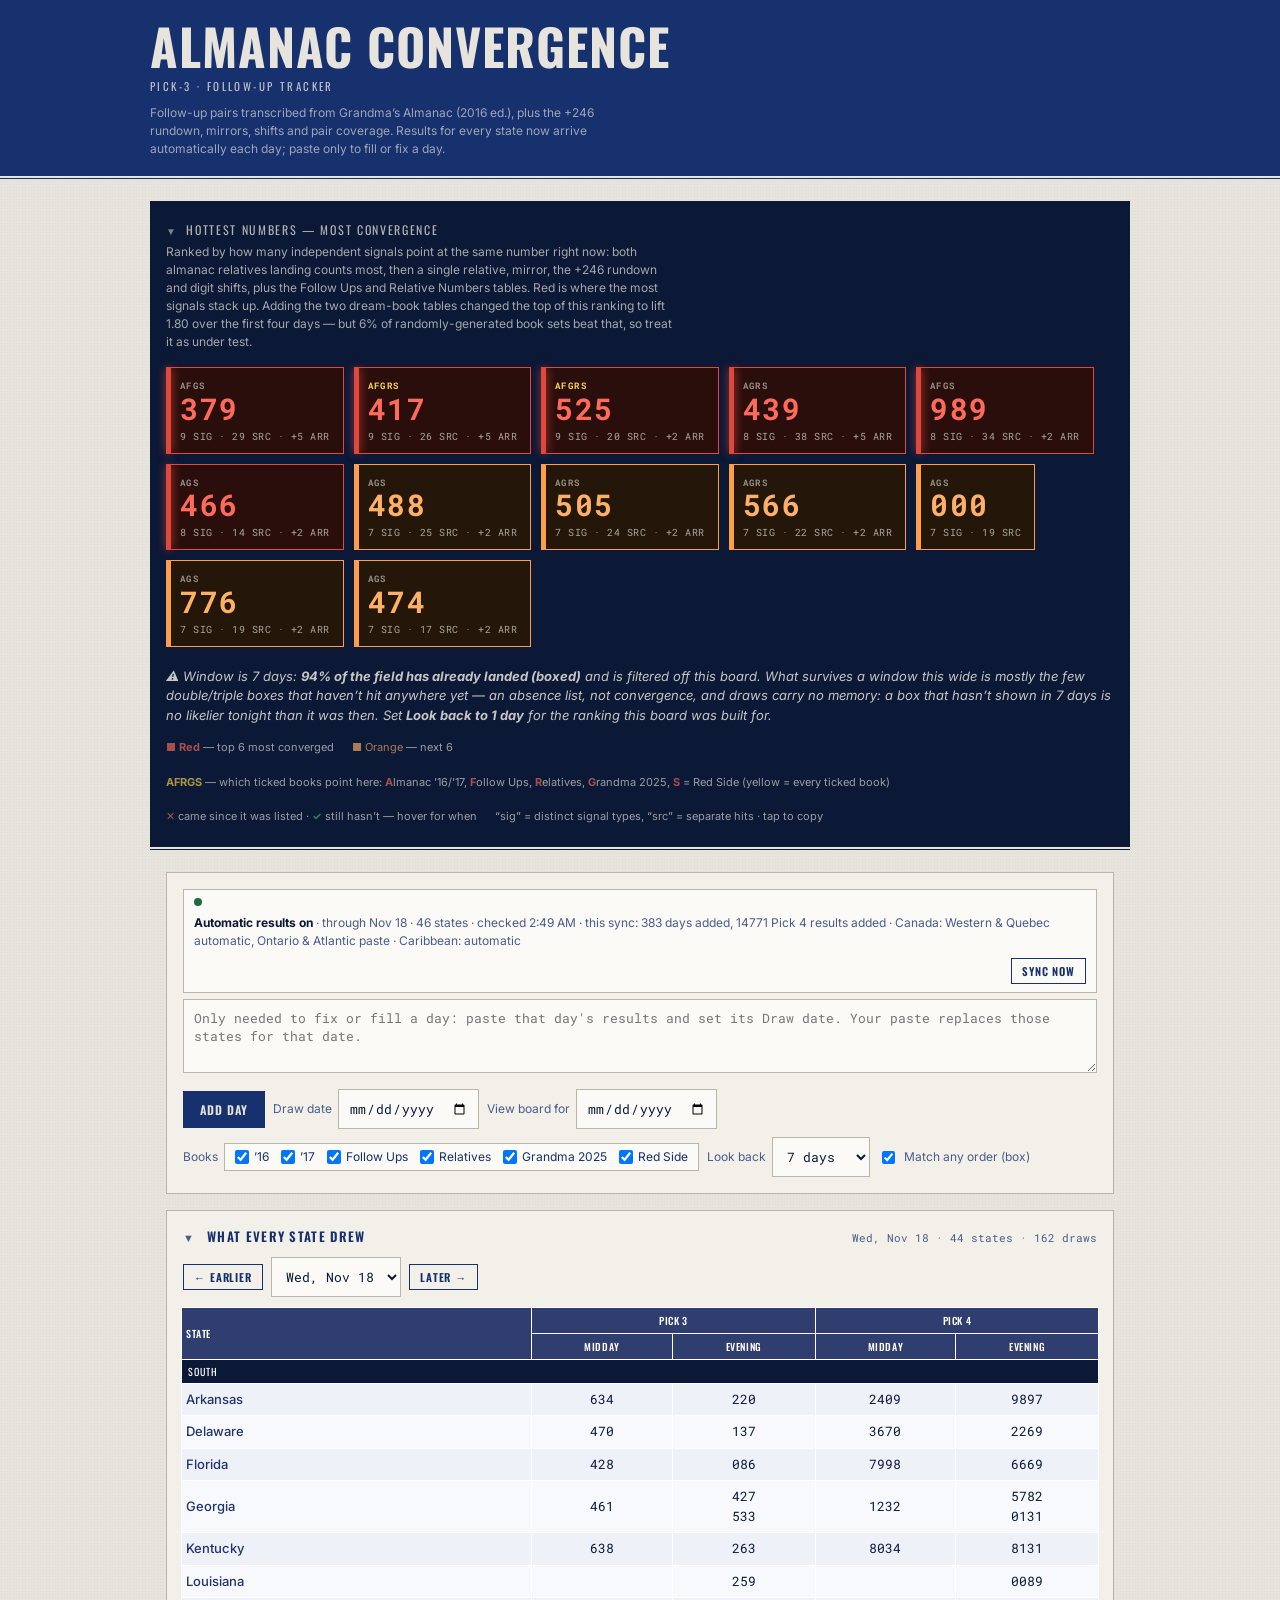
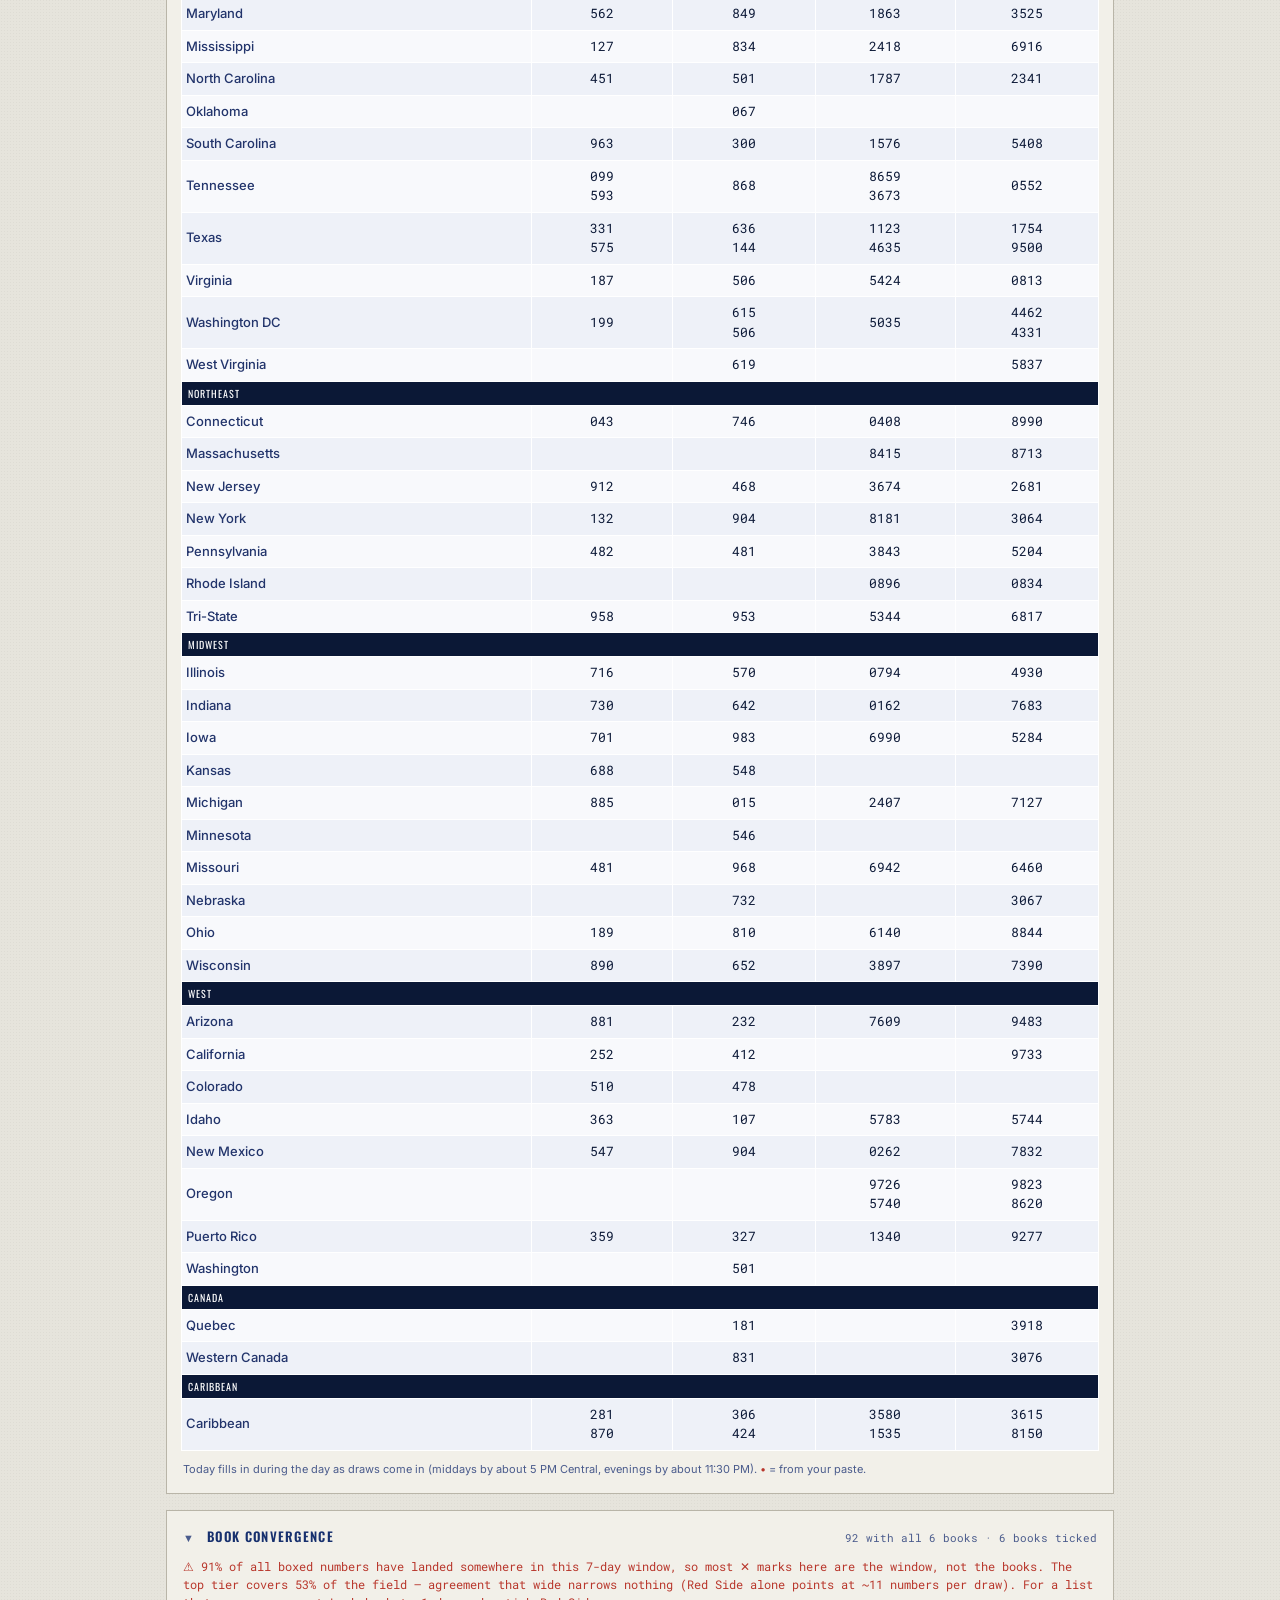
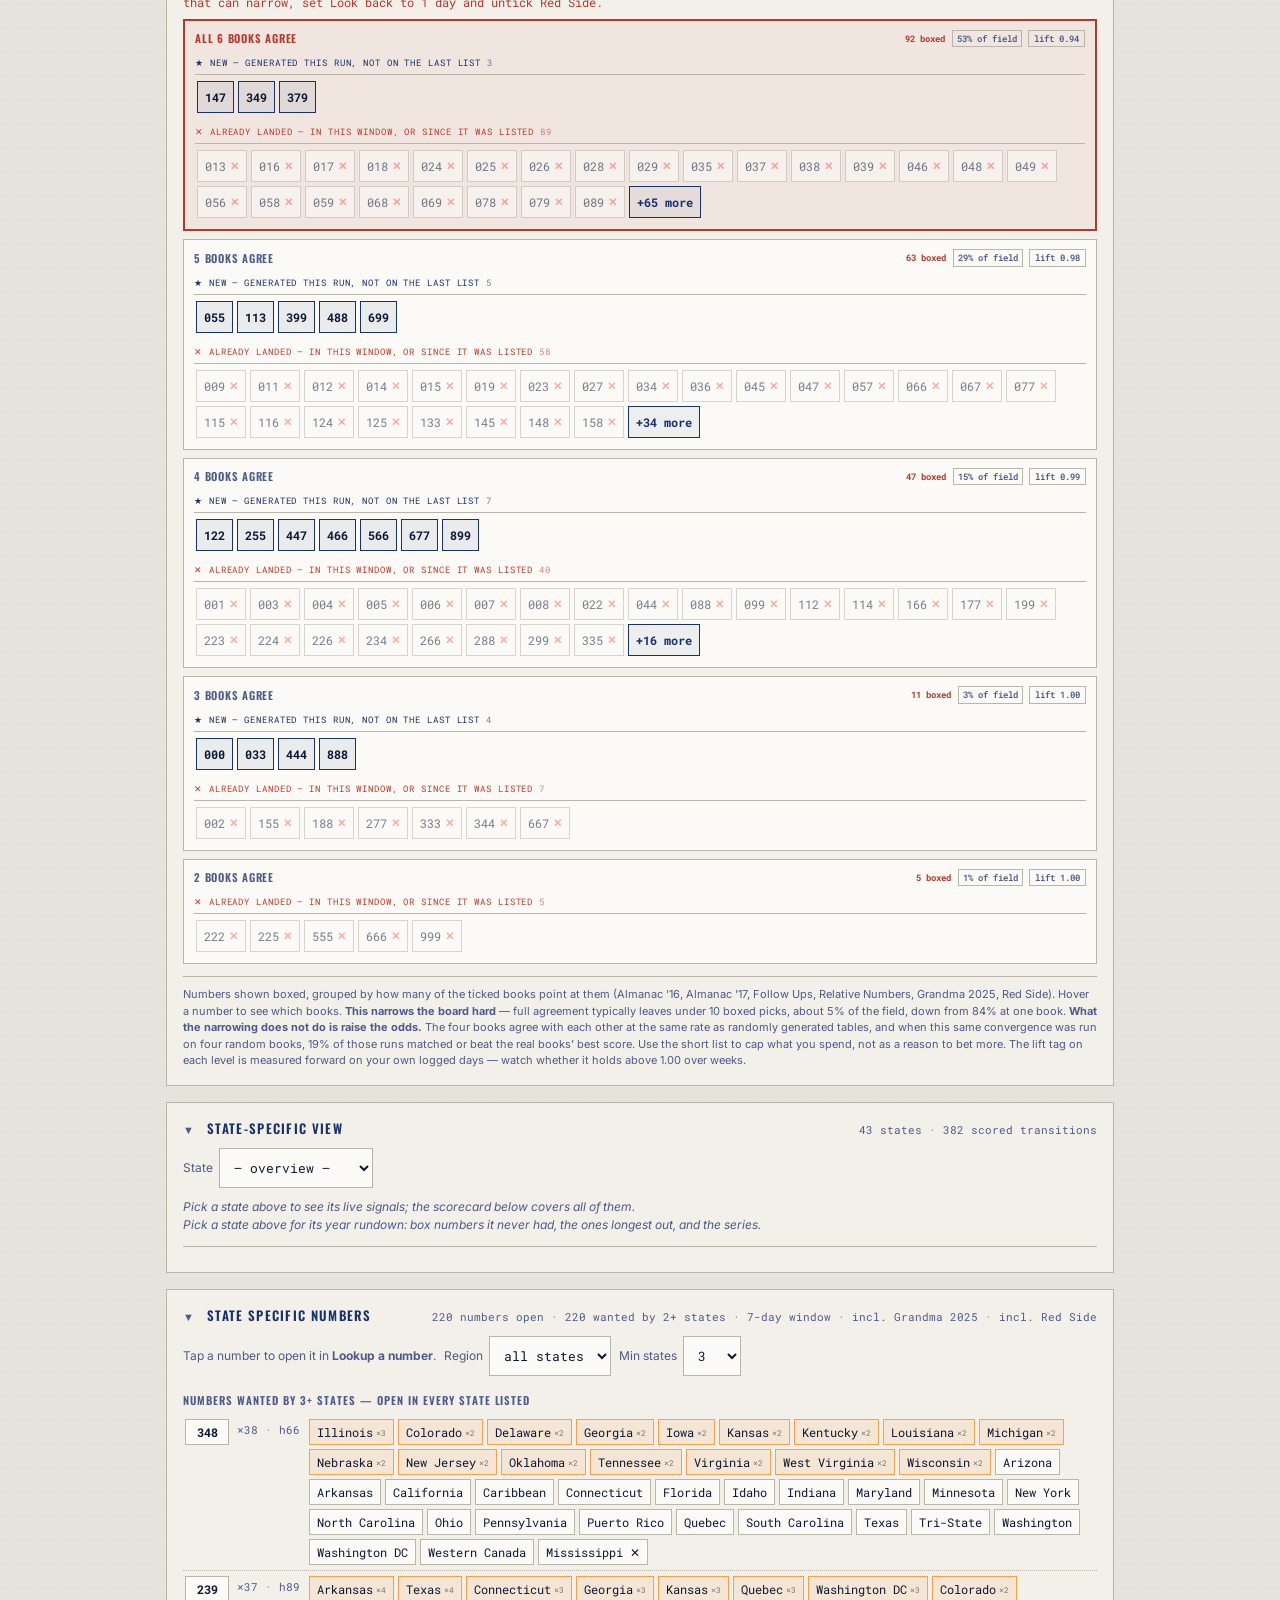
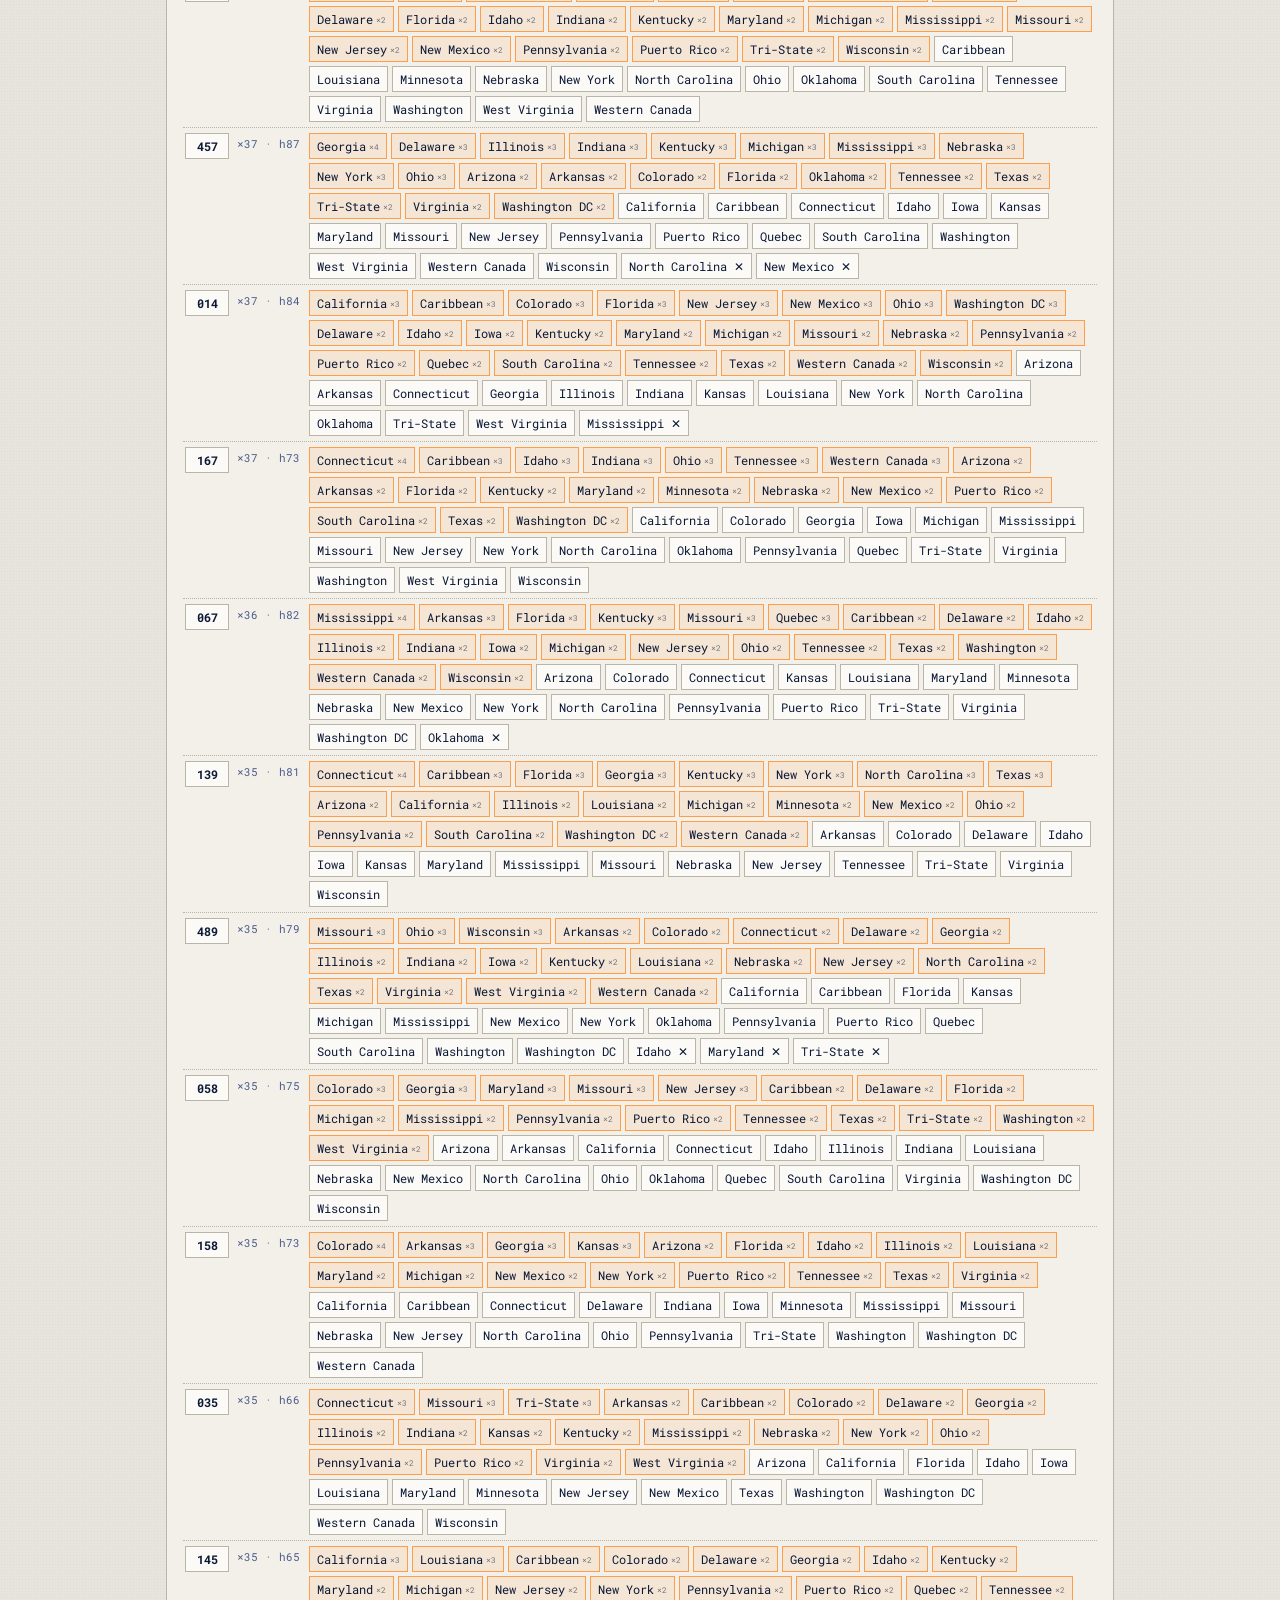
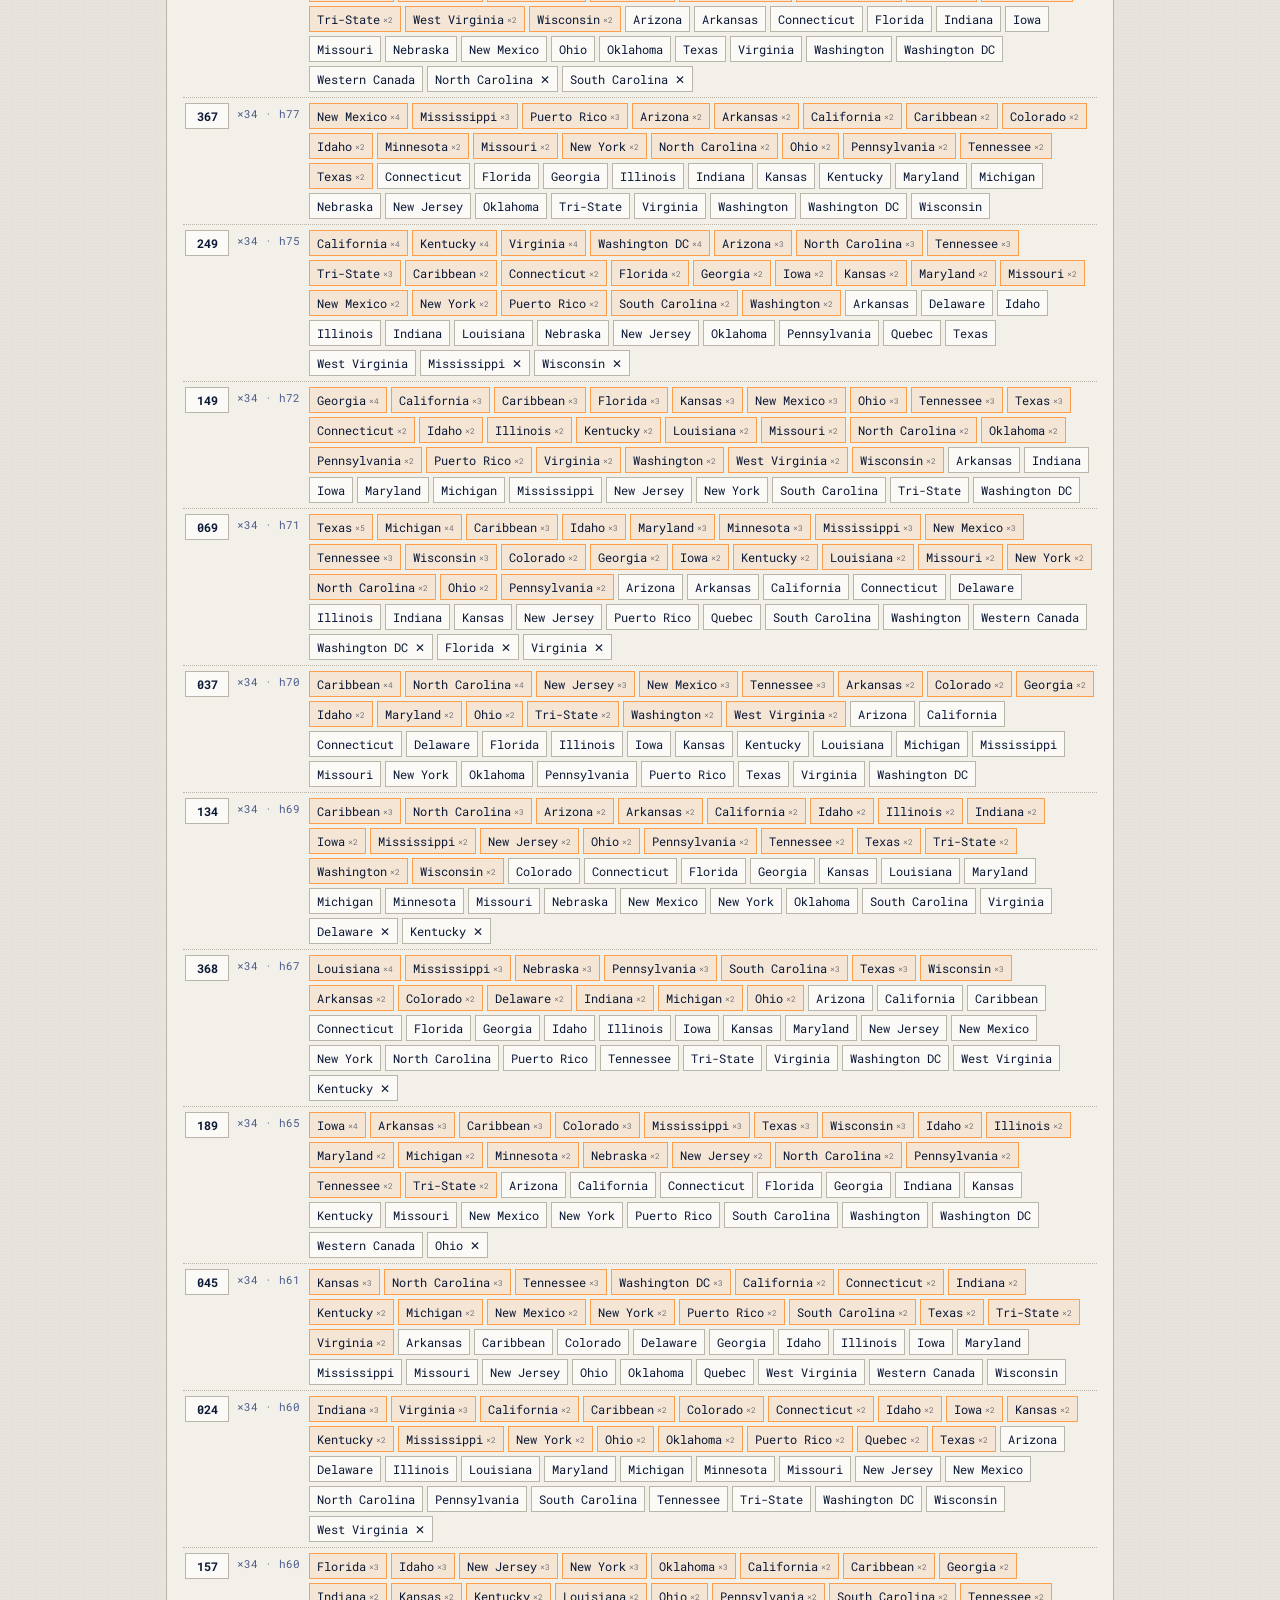
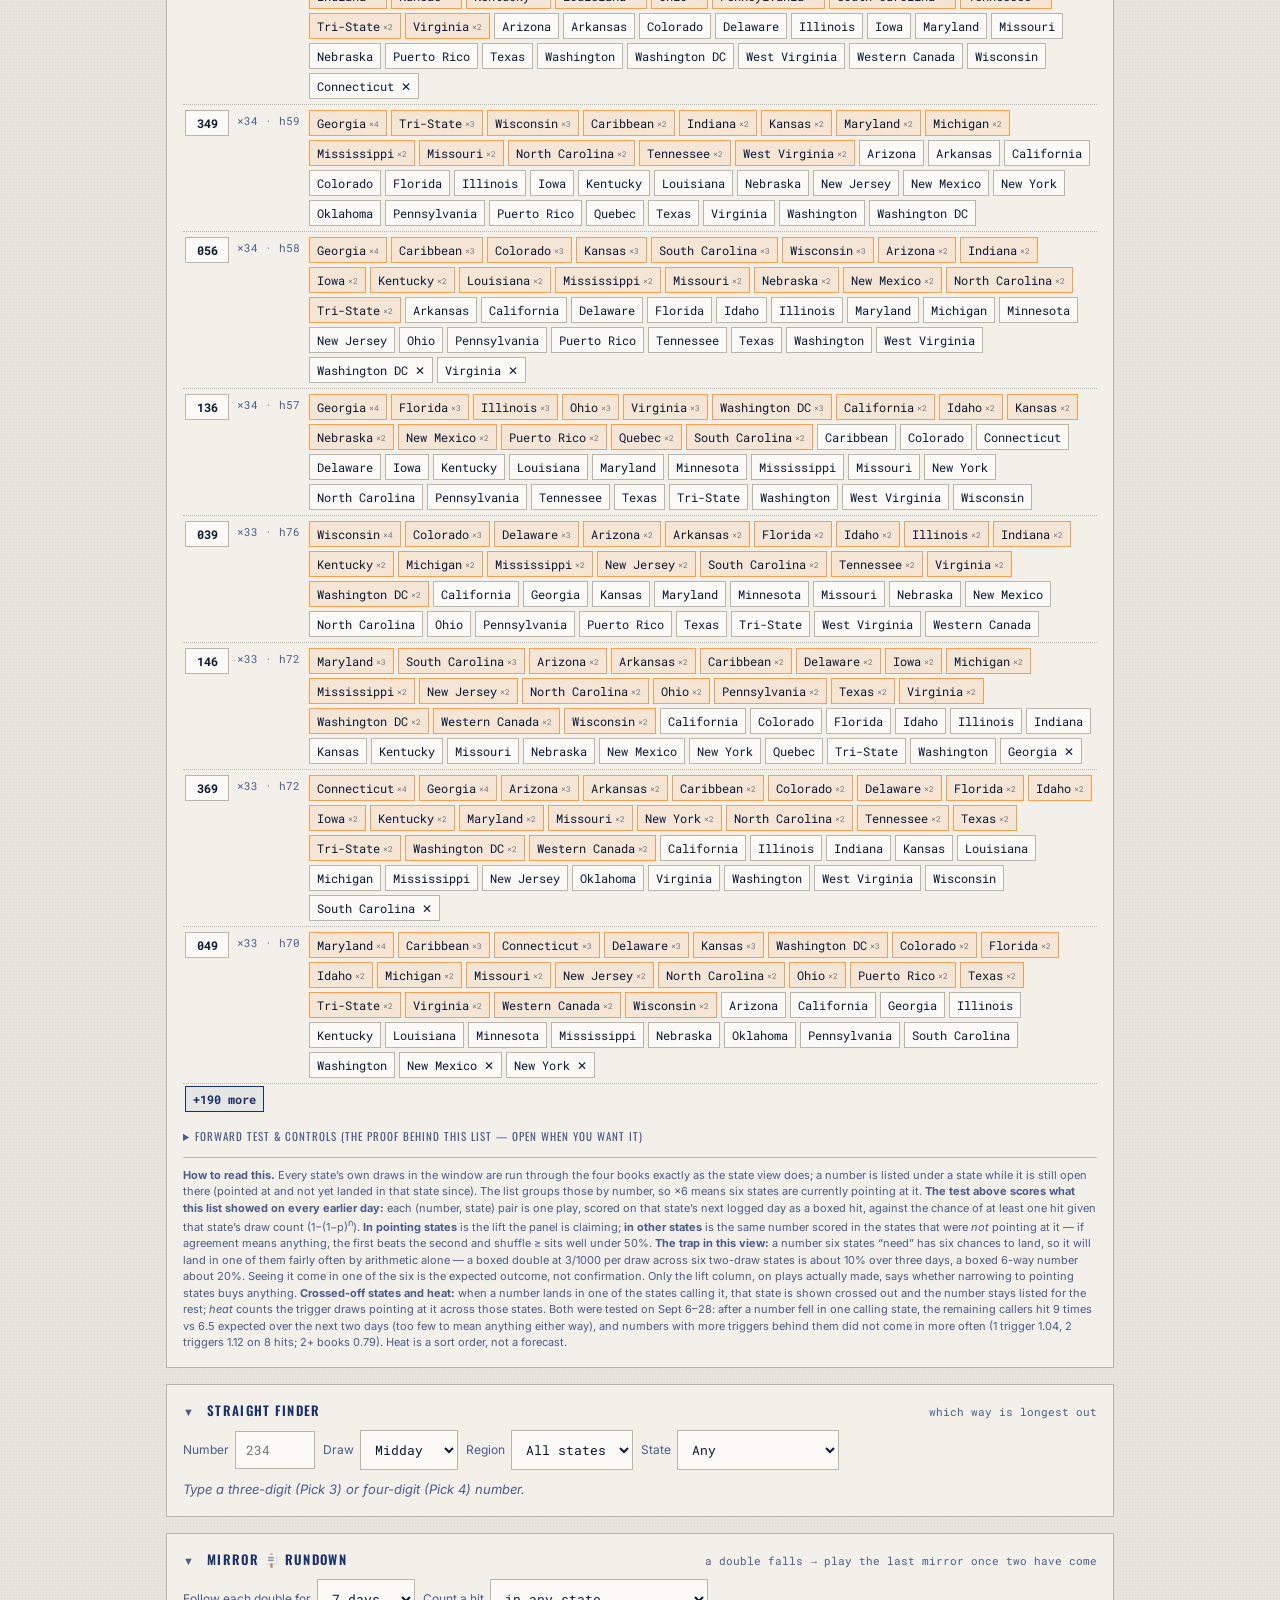
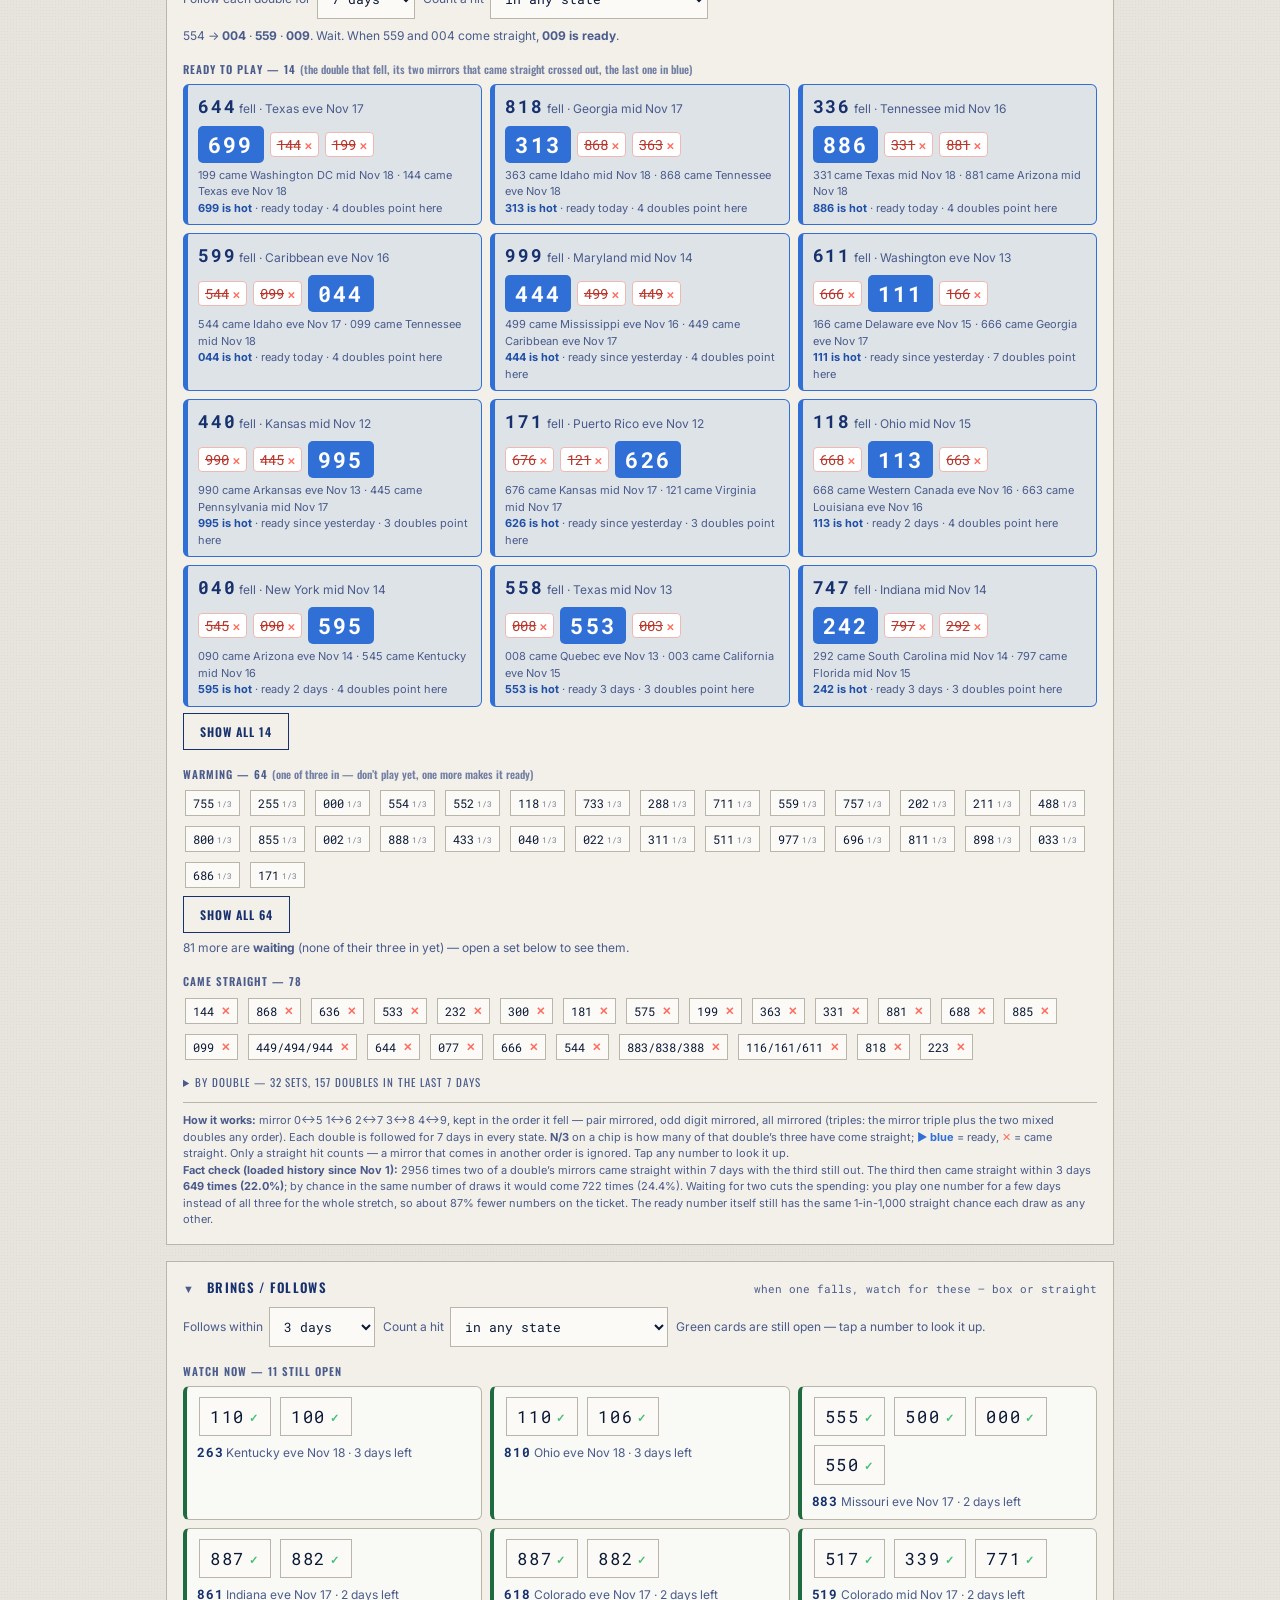
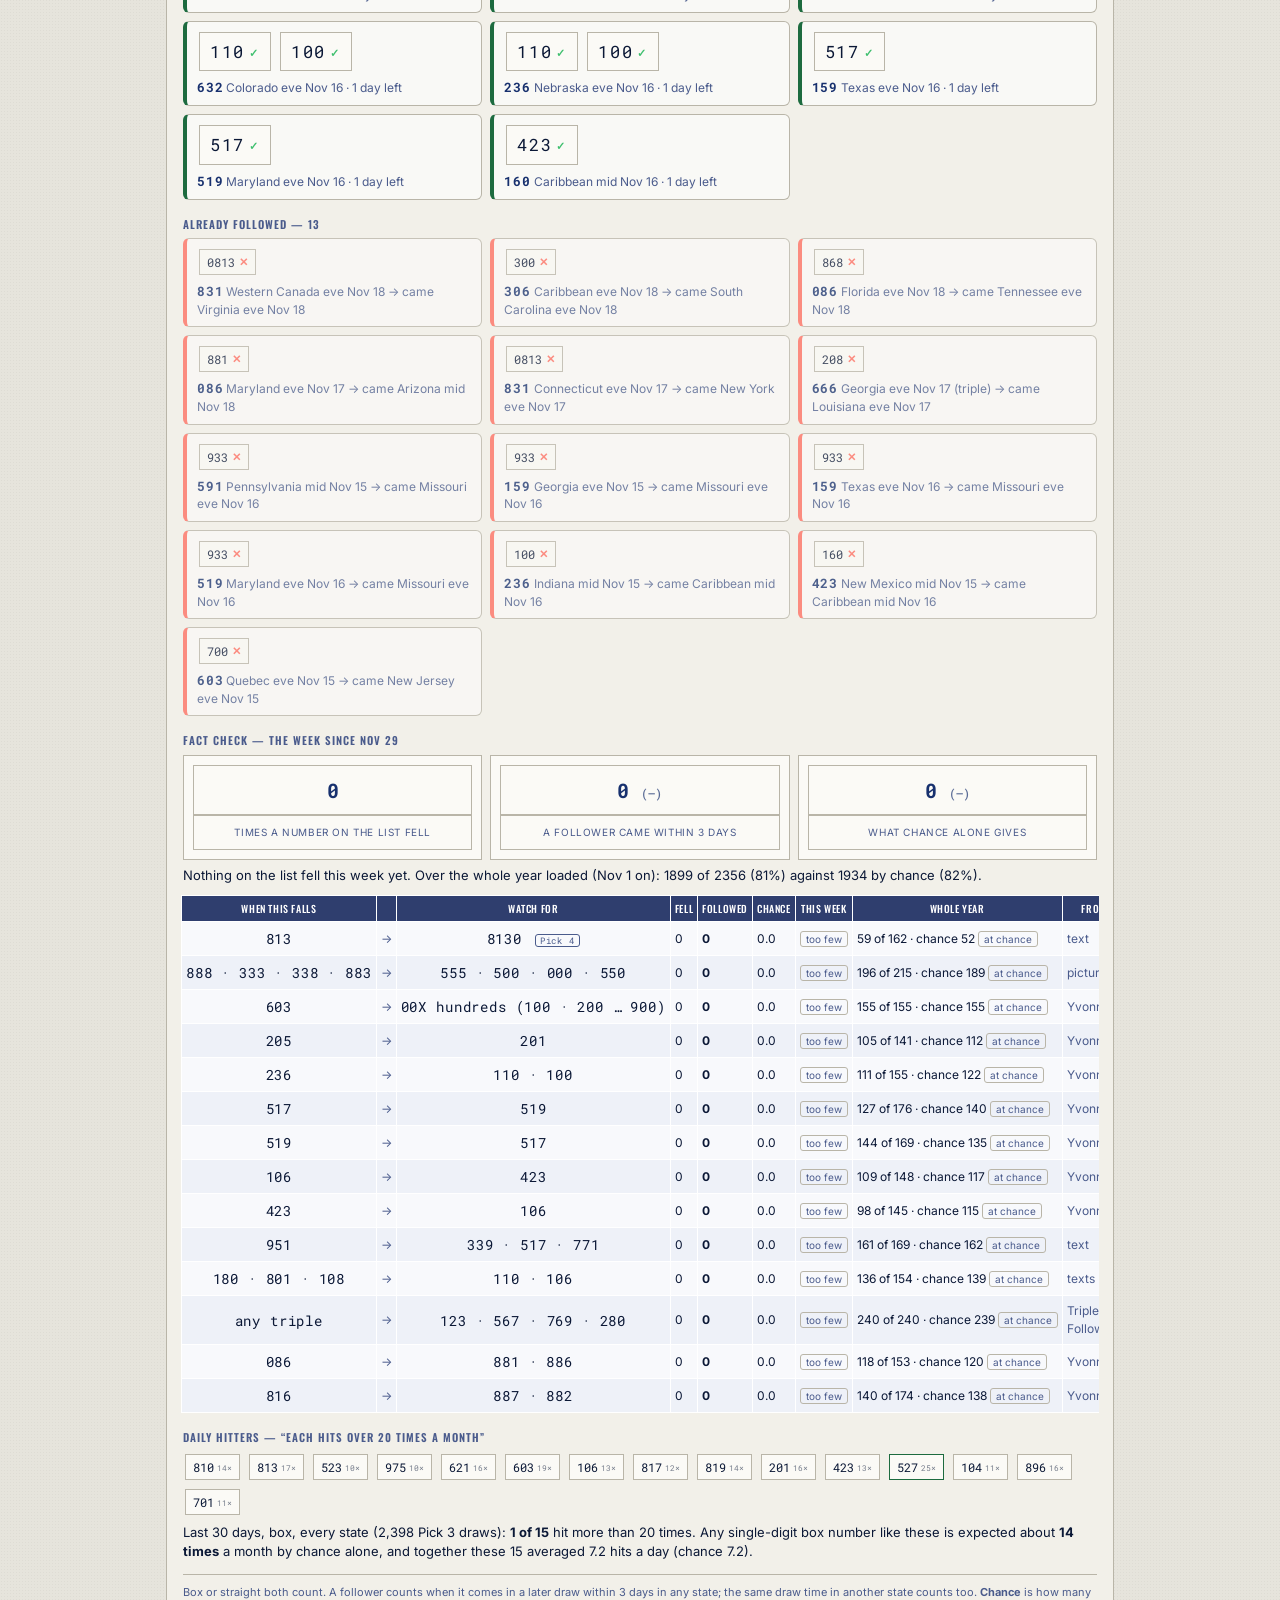
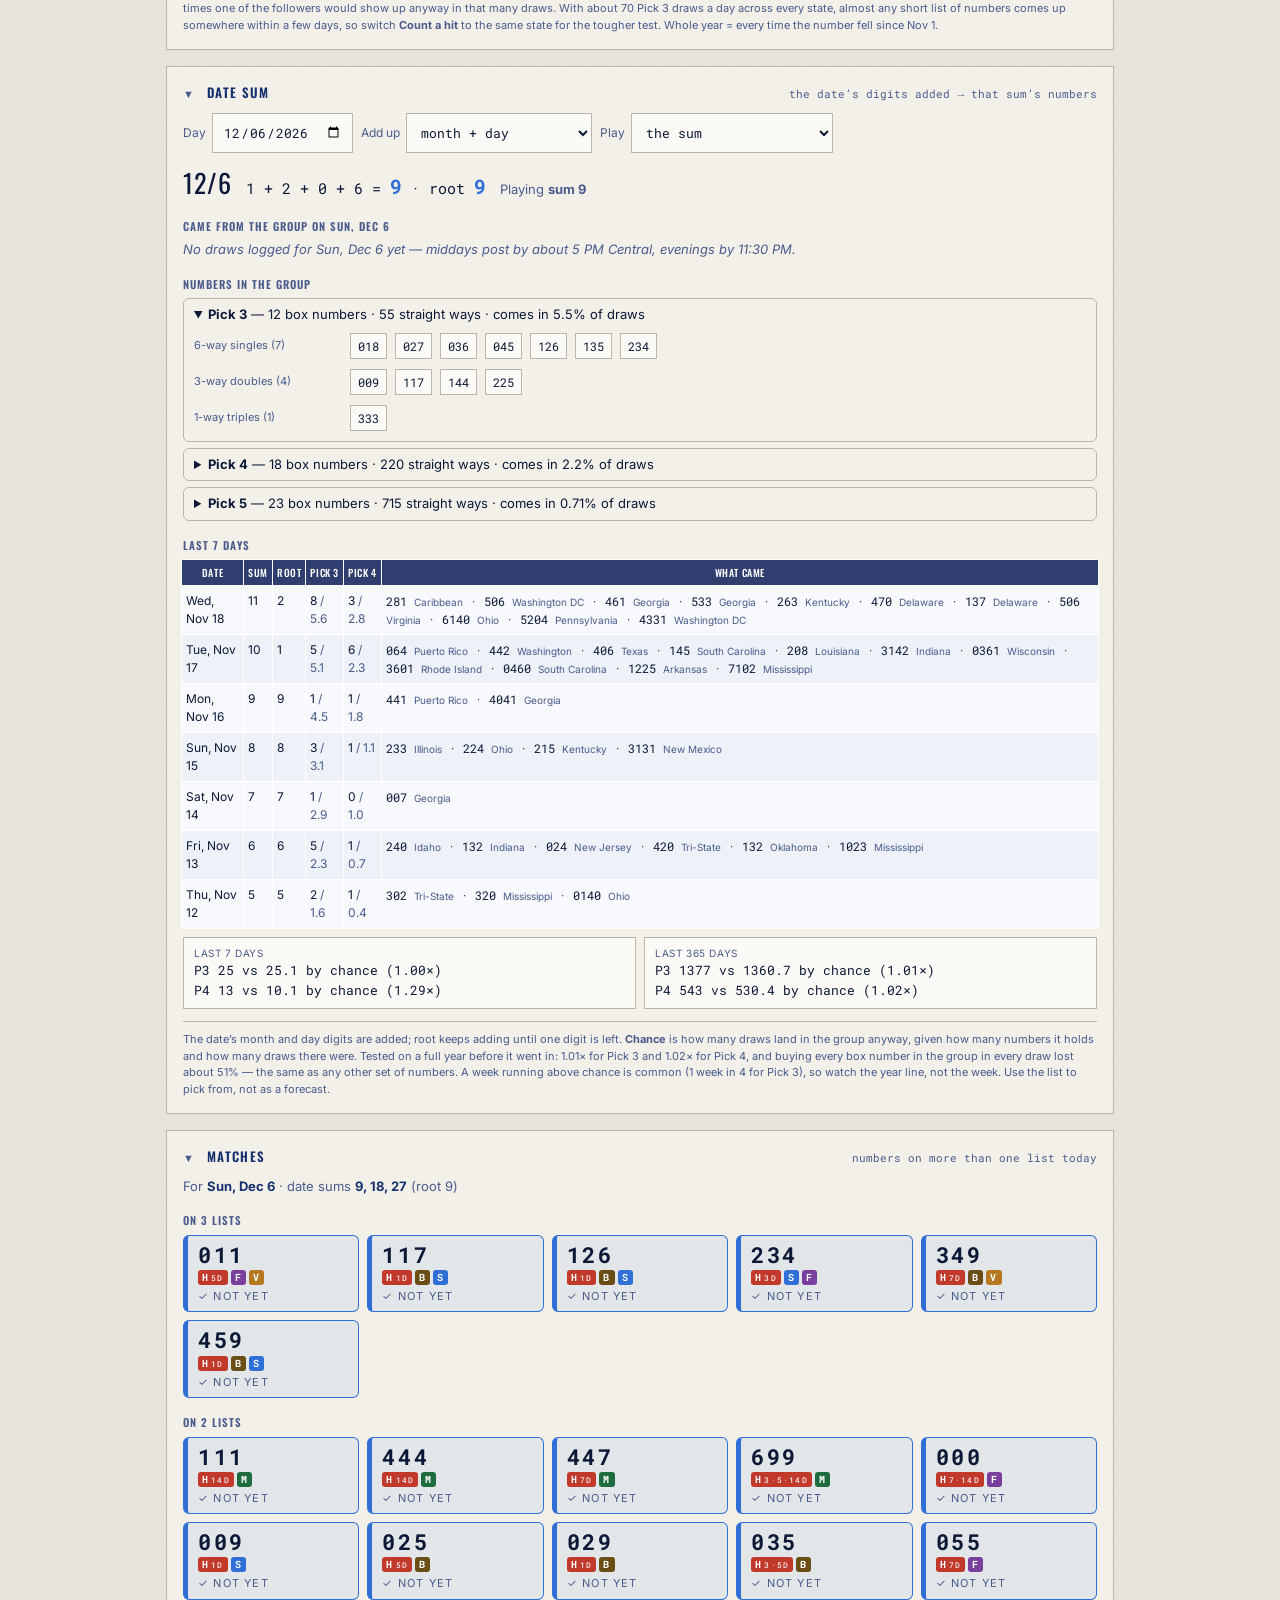
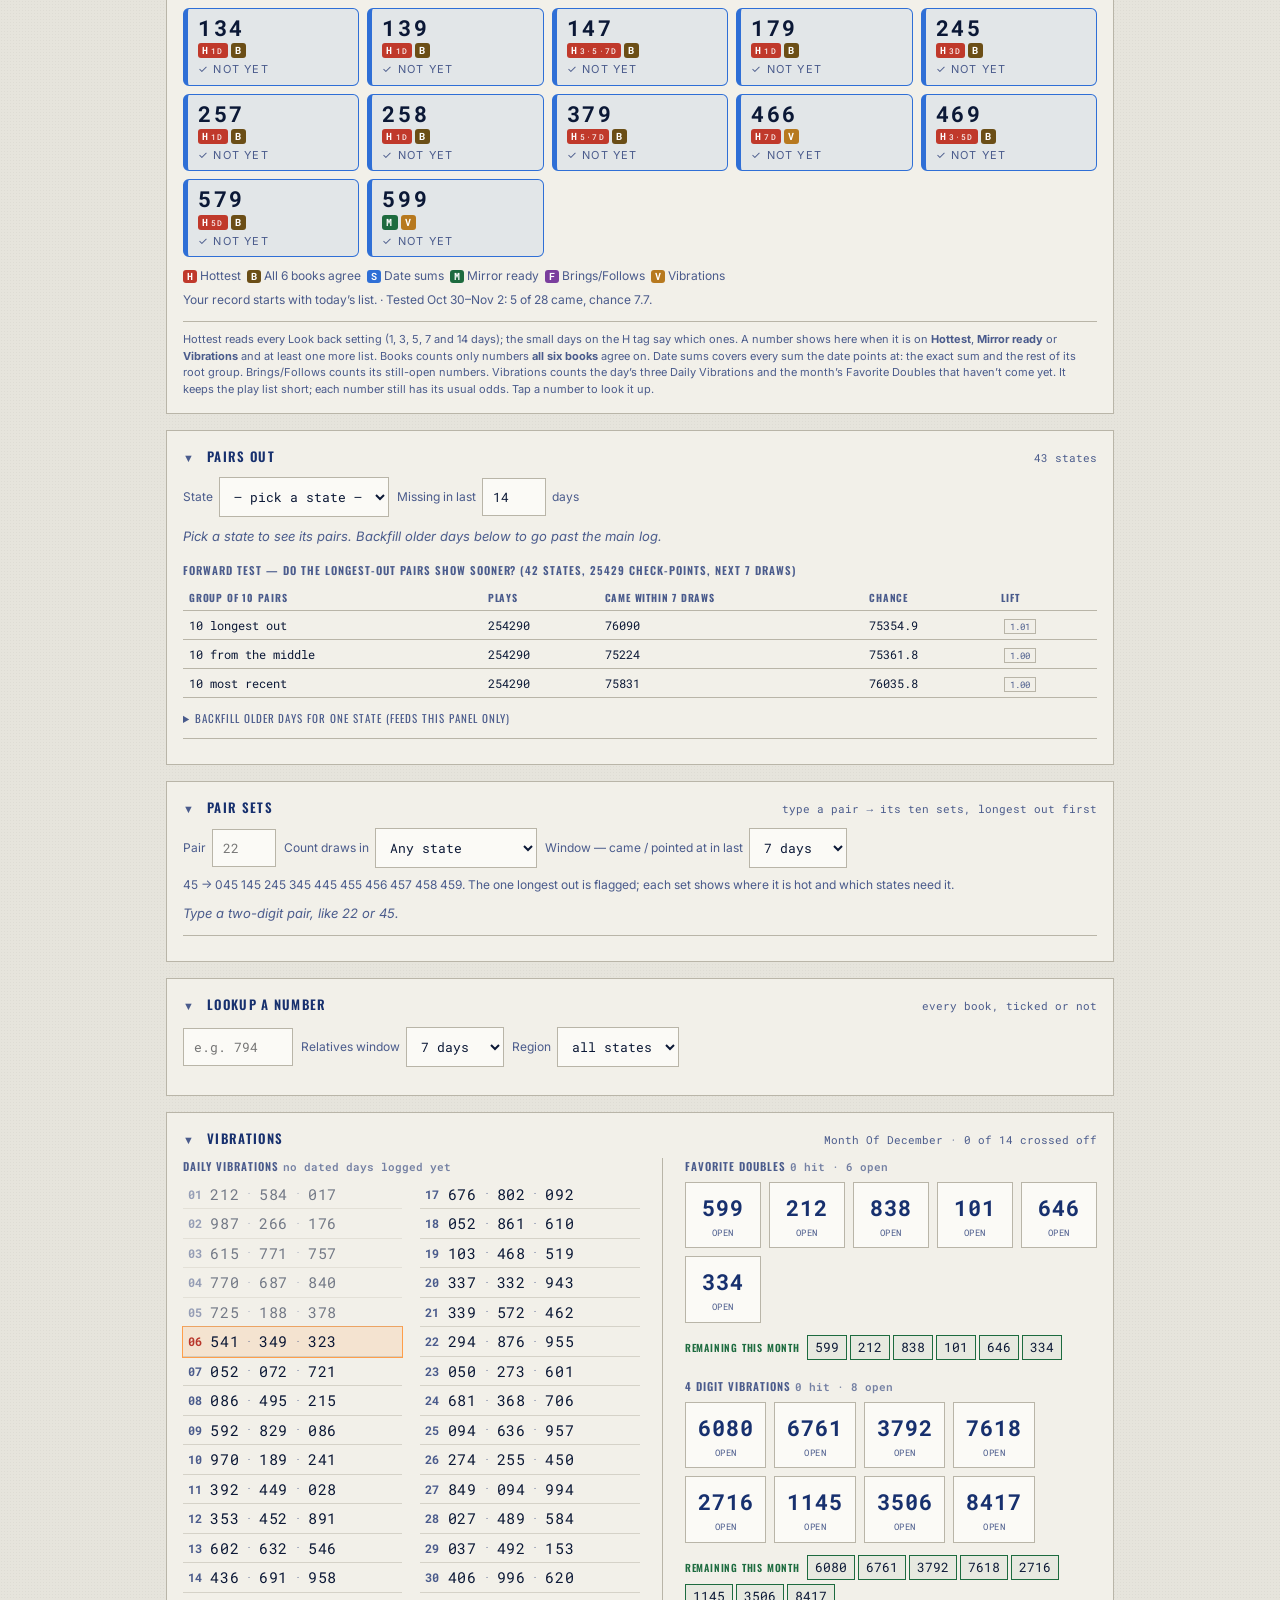
==== commit 321b31e2: "Sync pages from the claude.ai artifacts (github-push-pending) Almanac: index.html now loads app-26.j" ====
--- a/docs/index.html
+++ b/docs/index.html
@@ -139,11 +139,7 @@
     <label>Draw date <input type="date" id="drawDate" style="width:auto"></label>
     <label title="Show the whole board as it stood going into this day, marked with what came that day">View board for <input type="date" id="viewDay" style="width:auto" onchange="viewDayChanged()"></label>
     <button class="ghost" id="viewClear" onclick="clearView()" style="display:none">Back to live</button>
-    <label>Shortlist
-      <select id="topN" onchange="render()">
-        <option>3</option><option selected>5</option><option>8</option><option>12</option>
-      </select>
-    </label>
+    <select id="topN" style="display:none"><option>3</option><option selected>5</option><option>8</option><option>12</option></select>
     <span class="bklbl">Books
       <span class="bkbox">
         <label><input type="checkbox" id="bk16" checked onchange="booksChanged()"> &rsquo;16</label>
@@ -267,7 +263,7 @@
     <div class="controls" style="margin-top:0;margin-bottom:10px">
       <label>Day <input type="date" id="dsDay" style="width:auto" onchange="renderDateSum()"></label>
       <label>Add up <select id="dsCount" onchange="renderDateSum()"><option value="md">month + day</option><option value="year">month + day + year</option></select></label>
-      <label>Play <select id="dsGroup" onchange="renderDateSum()"><option value="sum">the sum</option><option value="root">the root (one digit)</option></select></label>
+      <label>Play <select id="dsGroup" onchange="renderDateSum()"><option value="sum">the sum</option><option value="root">the root (one digit)</option><option value="pair">date sum pairs</option></select></label>
     </div>
     <div id="dsOut"><div class="empty">Add a day to begin.</div></div>
   </div>
@@ -308,7 +304,7 @@
     <div class="controls" style="margin-top:0;margin-bottom:10px">
       <label>Pair <input id="psPair" inputmode="numeric" maxlength="2" placeholder="22" style="width:64px" oninput="renderPairSets()"></label>
       <label>Count draws in <select id="psScope" onchange="renderPairSets()"><option value="">Any state</option></select></label>
-      <label>Hot = came in last <select id="psHot" onchange="renderPairSets()"><option value="3">3 days</option><option value="7" selected>7 days</option><option value="14">14 days</option></select></label>
+      <label>Window &mdash; came / pointed at in last <select id="psHot" onchange="renderPairSets()"><option value="3">3 days</option><option value="7" selected>7 days</option><option value="14">14 days</option></select></label>
       <span style="font-size:12px;color:var(--ink-soft)">45 &rarr; 045 145 245 345 445 455 456 457 458 459. The one longest out is flagged; each set shows where it is hot and which states need it.</span>
     </div>
     <div id="psOut"><div class="empty">Type a two-digit pair, like 22 or 45.</div></div>
@@ -369,21 +365,7 @@
   <div class="baseline" id="confBase"></div>
 </div>
 
-<div class="grid2">
-  <div class="card">
-    <h2>Shortlist</h2>
-    <div class="panelbody" id="playNext"><div class="empty">Add a day to begin.</div></div>
-  </div>
-  <div class="card">
-    <h2>One relative landed <span class="count" id="partCount"></span></h2>
-    <div class="panelbody" id="partial"><div class="empty">Add a day to begin.</div></div>
-  </div>
-</div>
-
-<div class="card">
-  <h2>Relatives on the way <span class="count" id="watchCount"></span></h2>
-  <div class="panelbody" id="watchList"><div class="empty">Add a day to begin.</div></div>
-  <div class="baseline" id="watchBase"></div>
+
 </div>
 
 <div class="card">
@@ -432,5 +414,5 @@
 
 </div>
 
-<script src="app-24.js"></script>
+<script src="app-26.js"></script>
 </body></html>
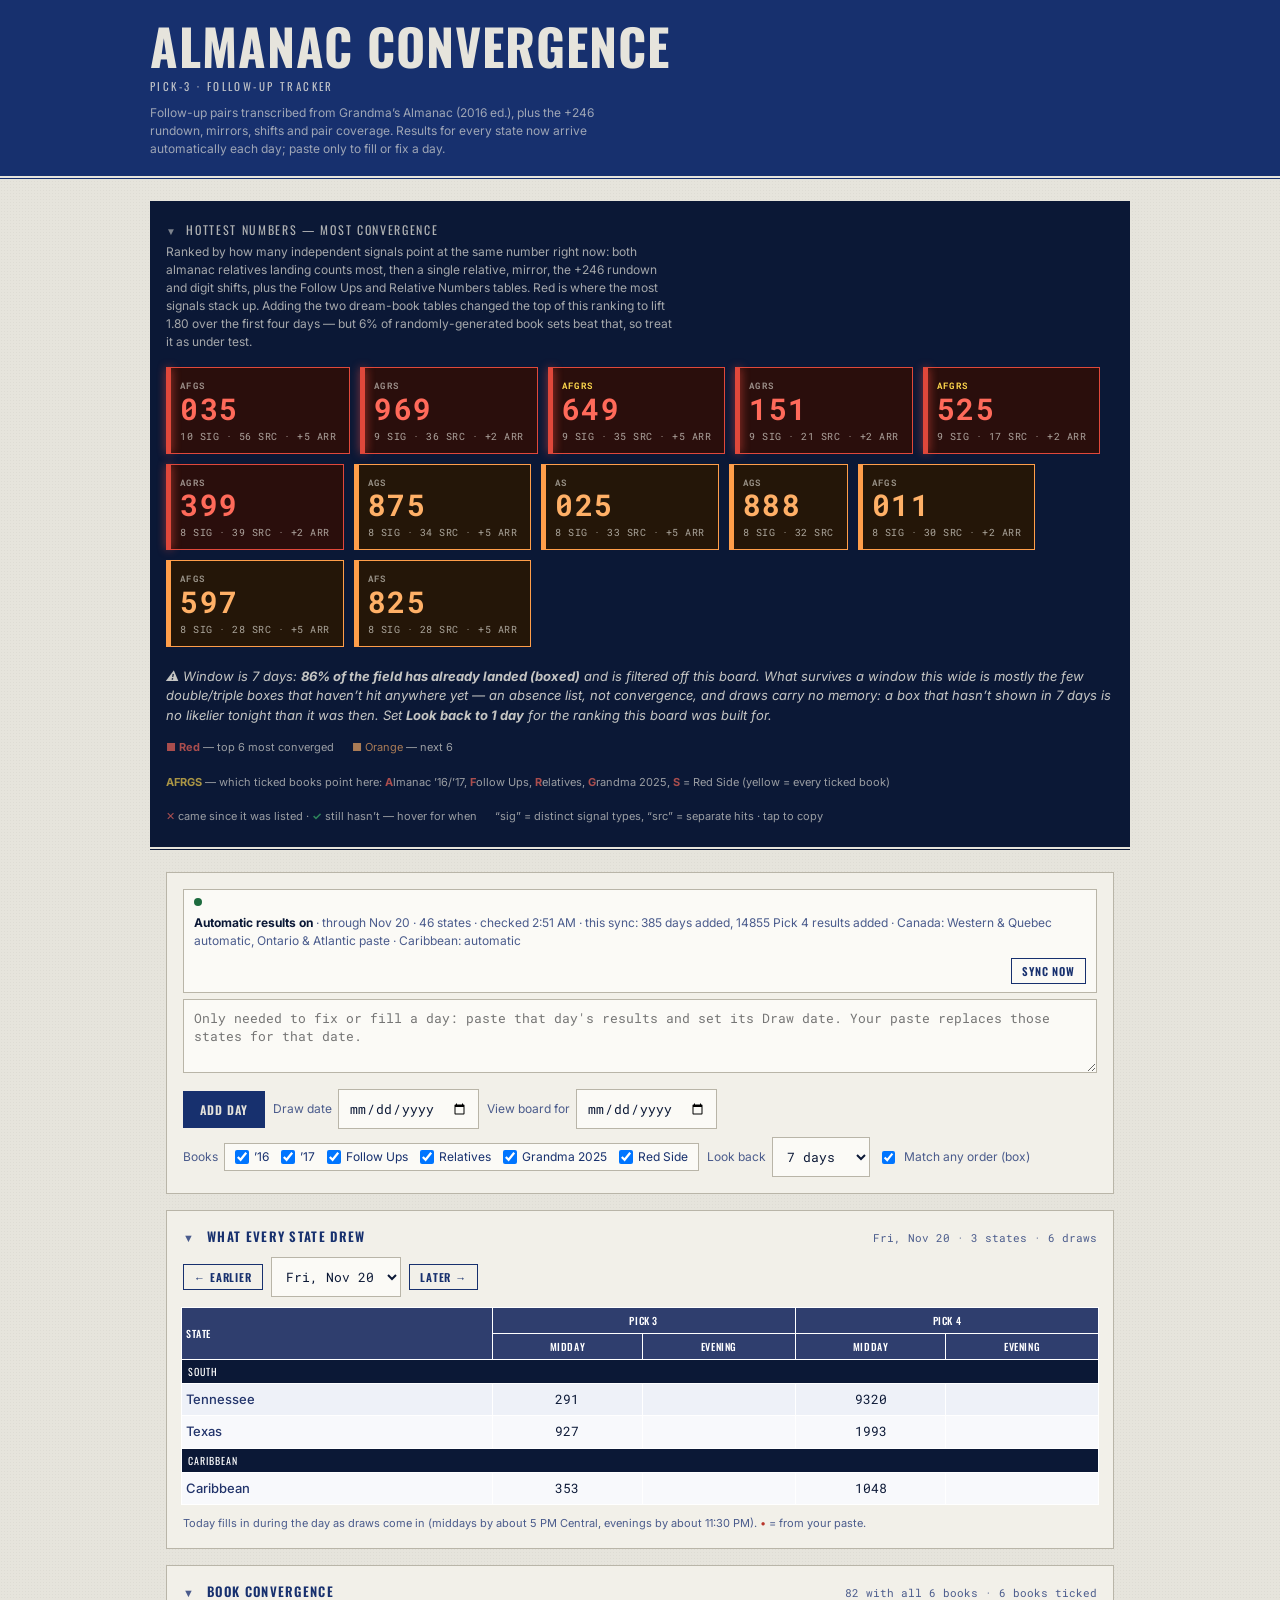
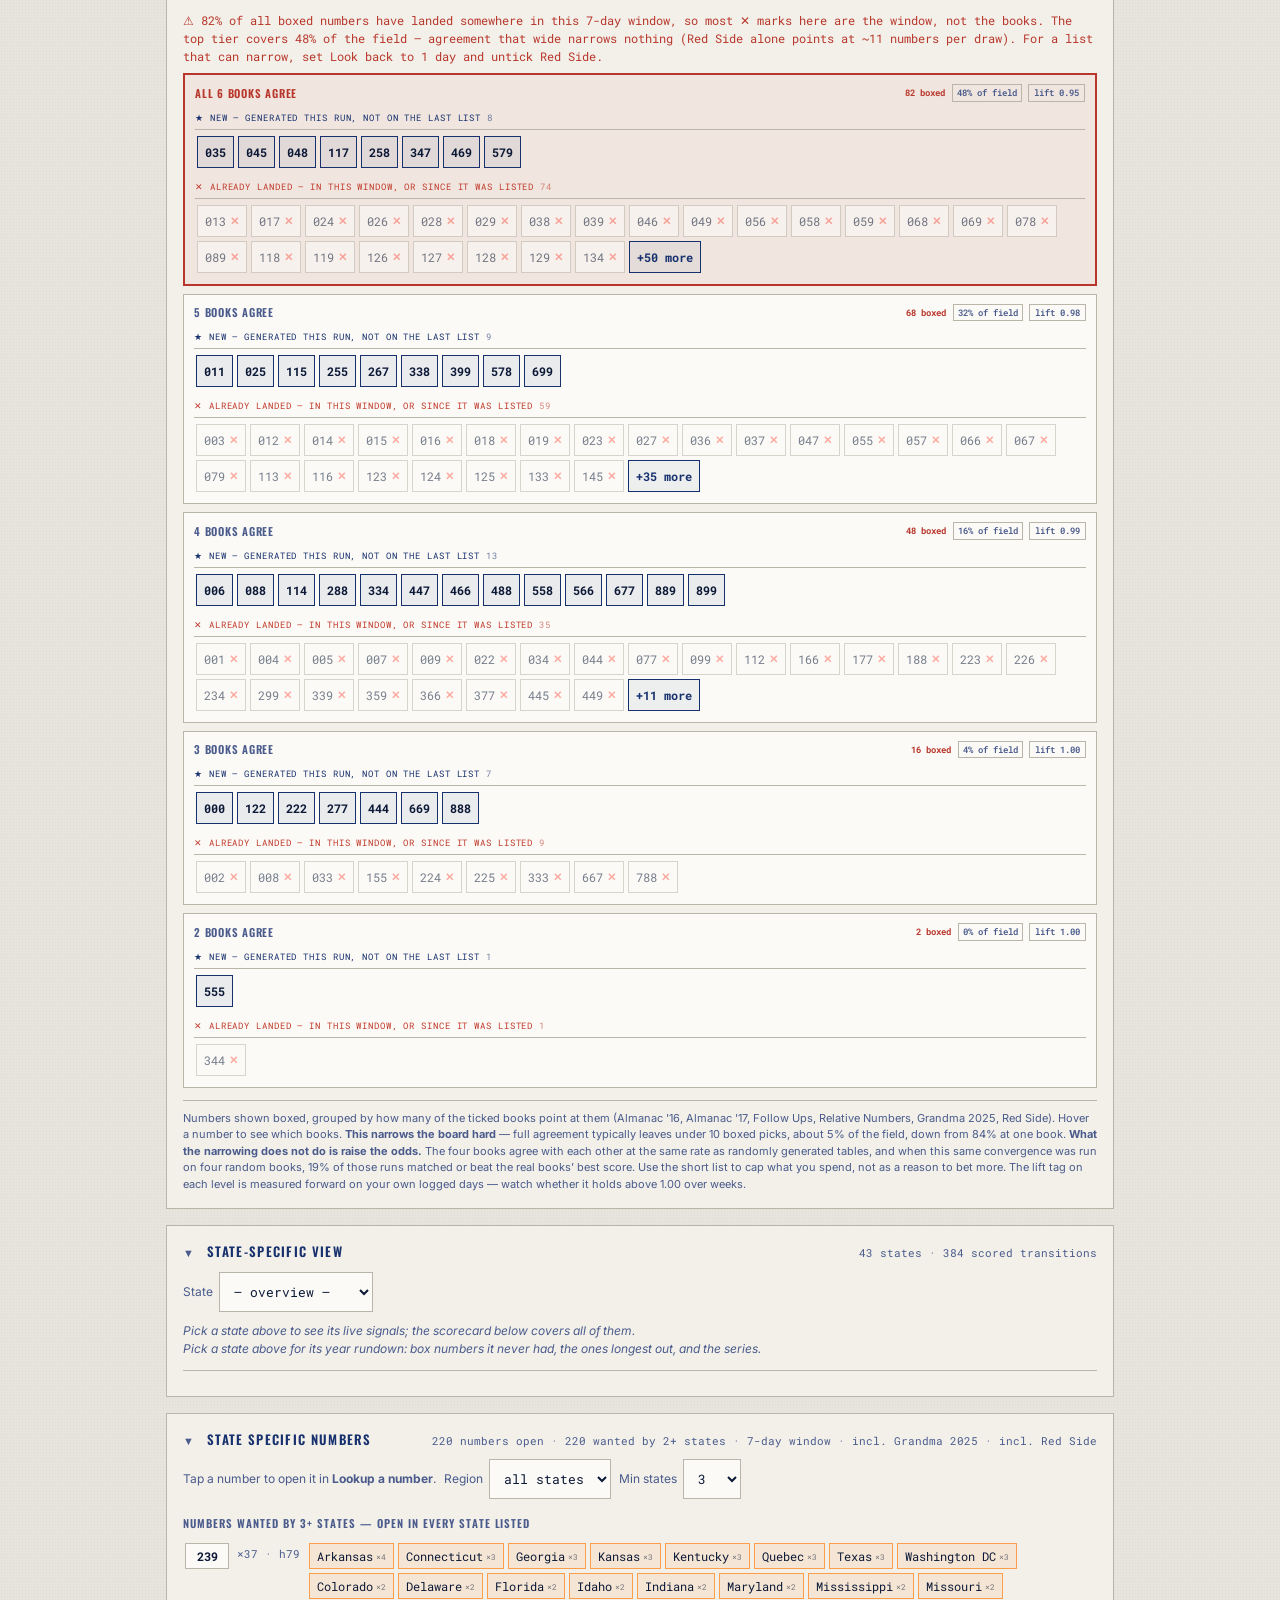
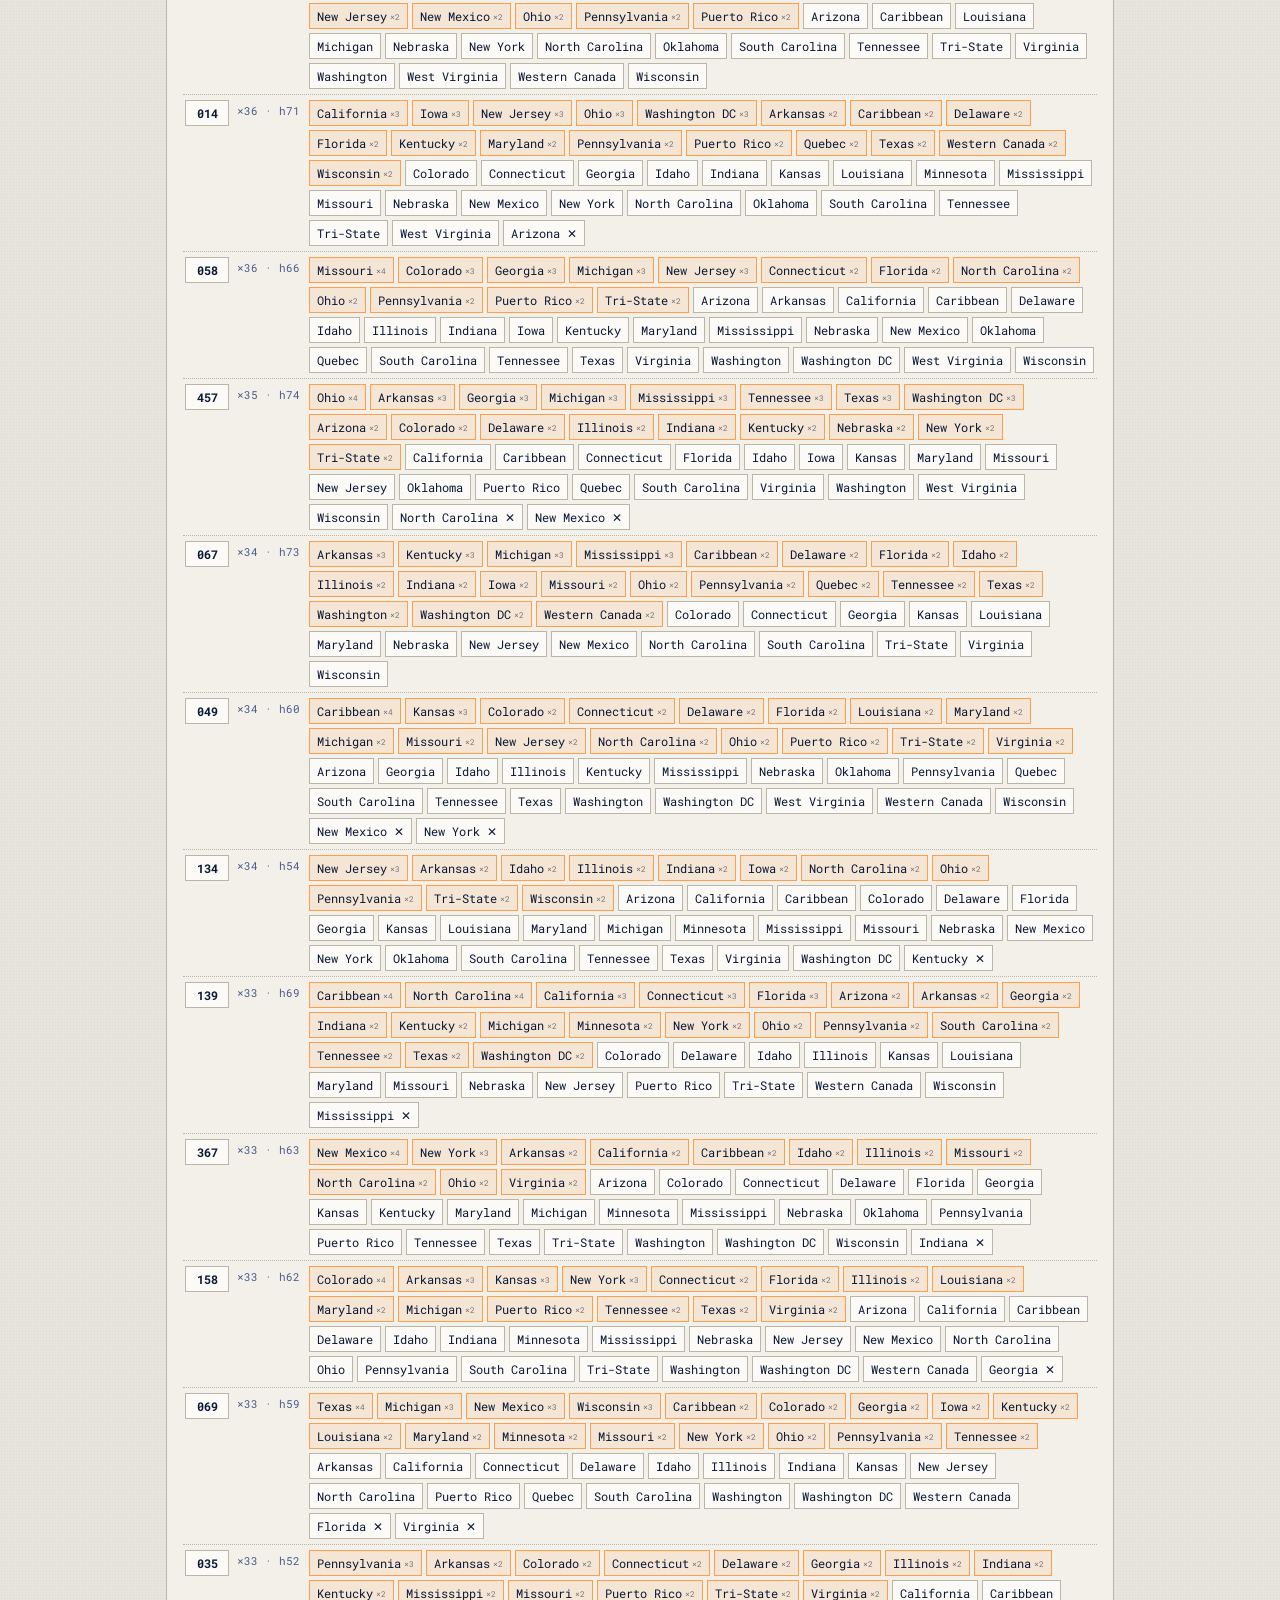
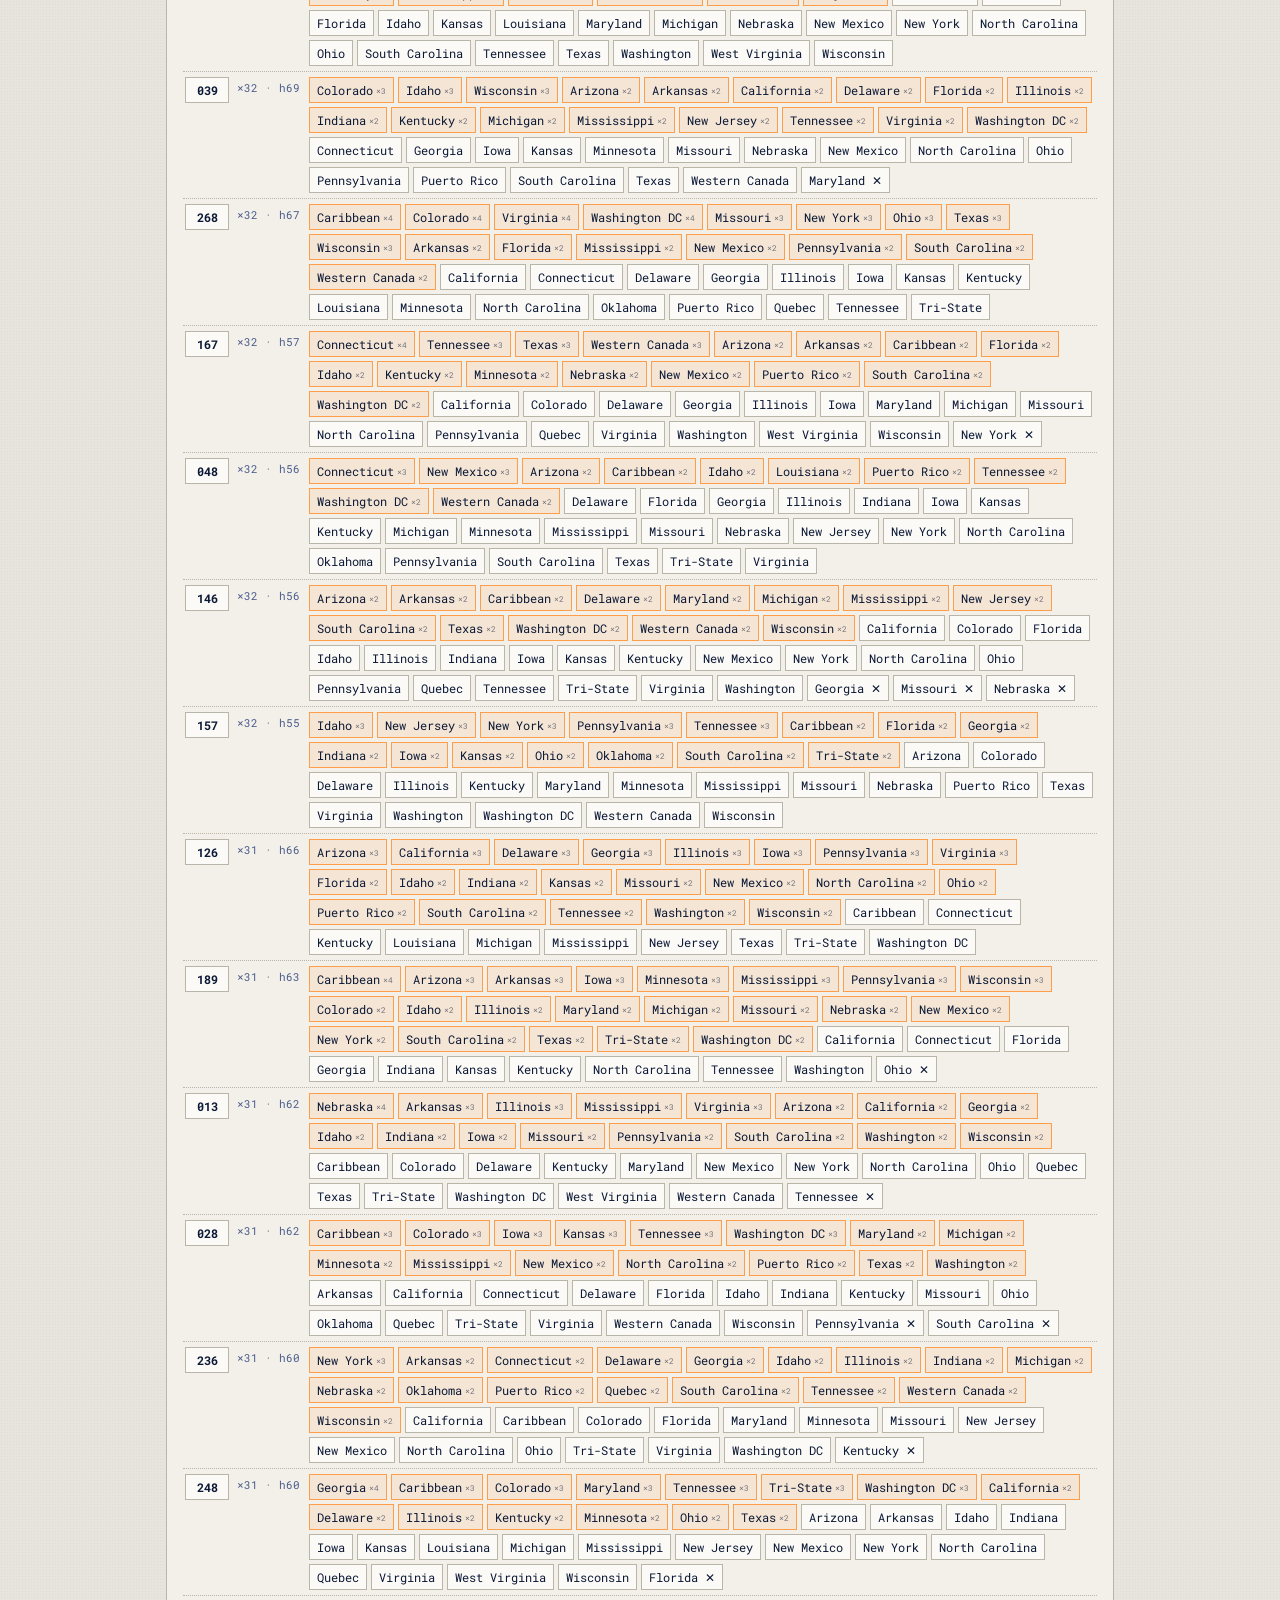
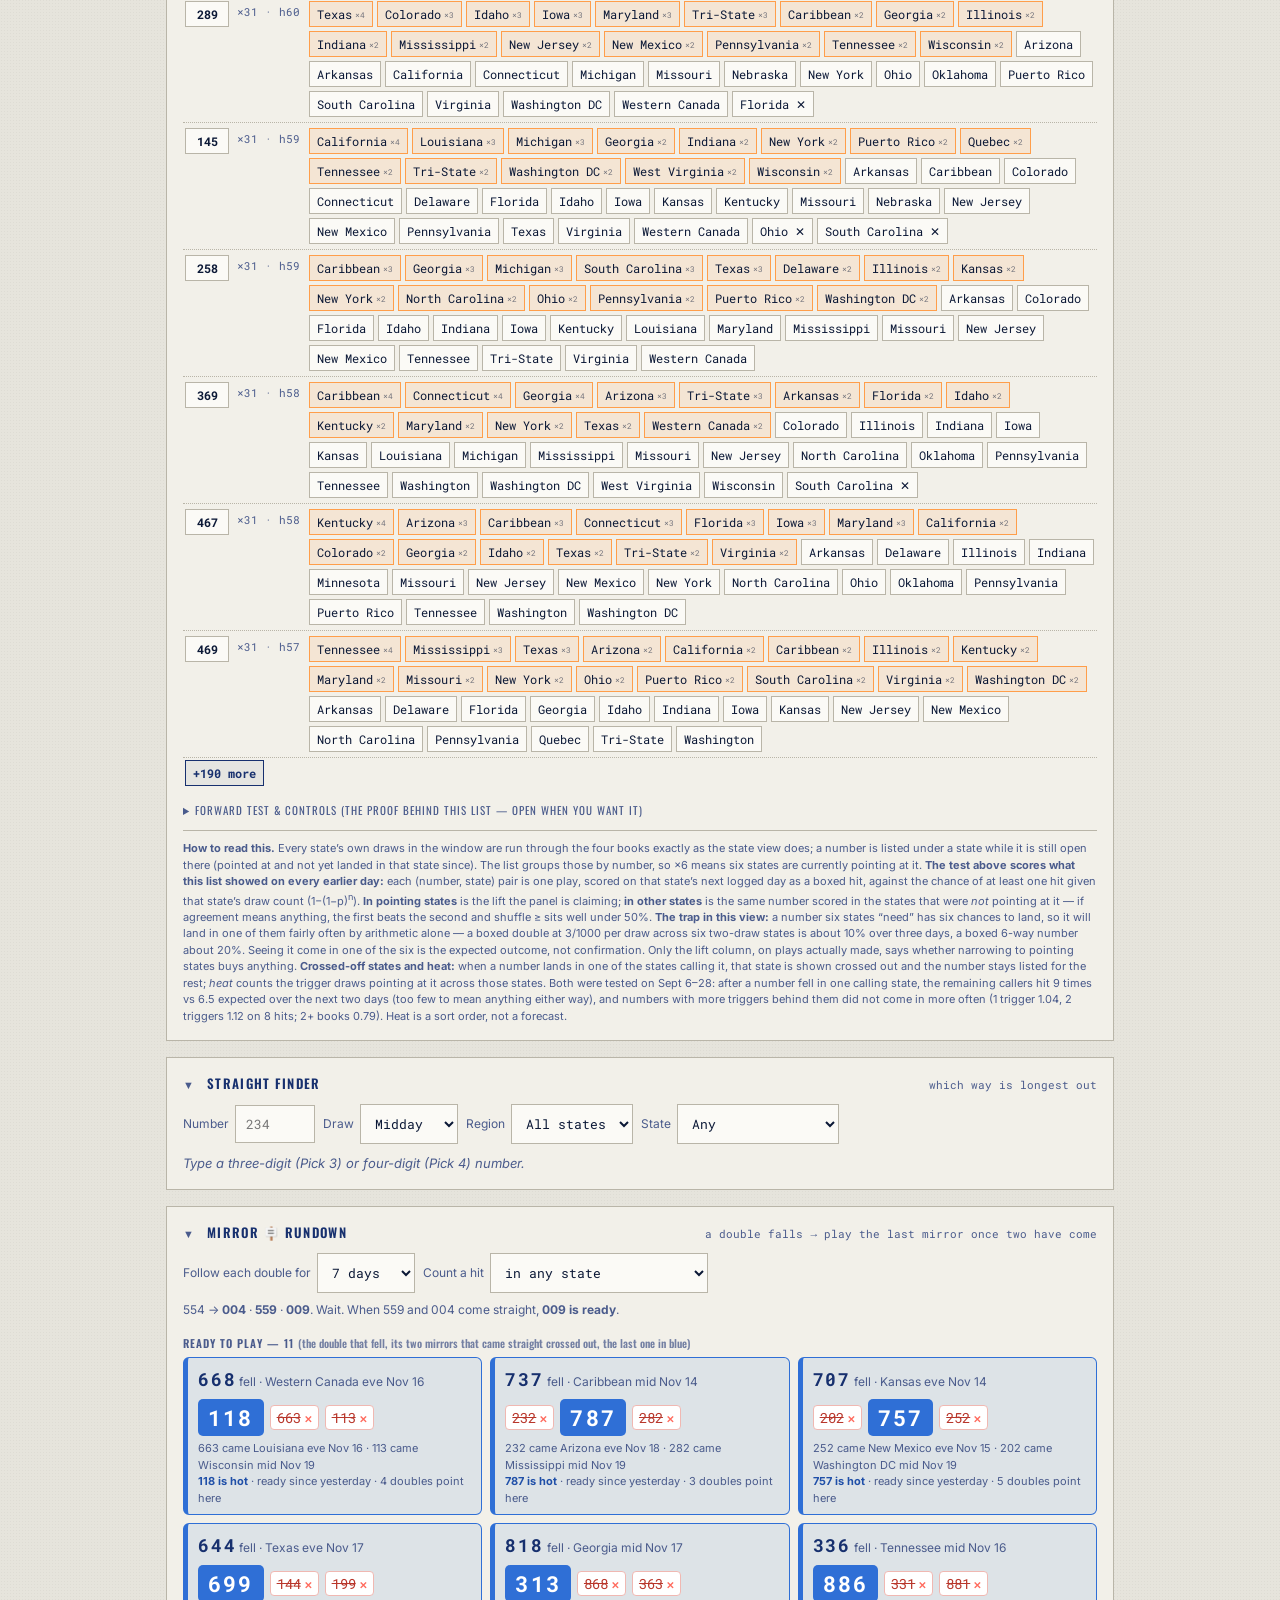
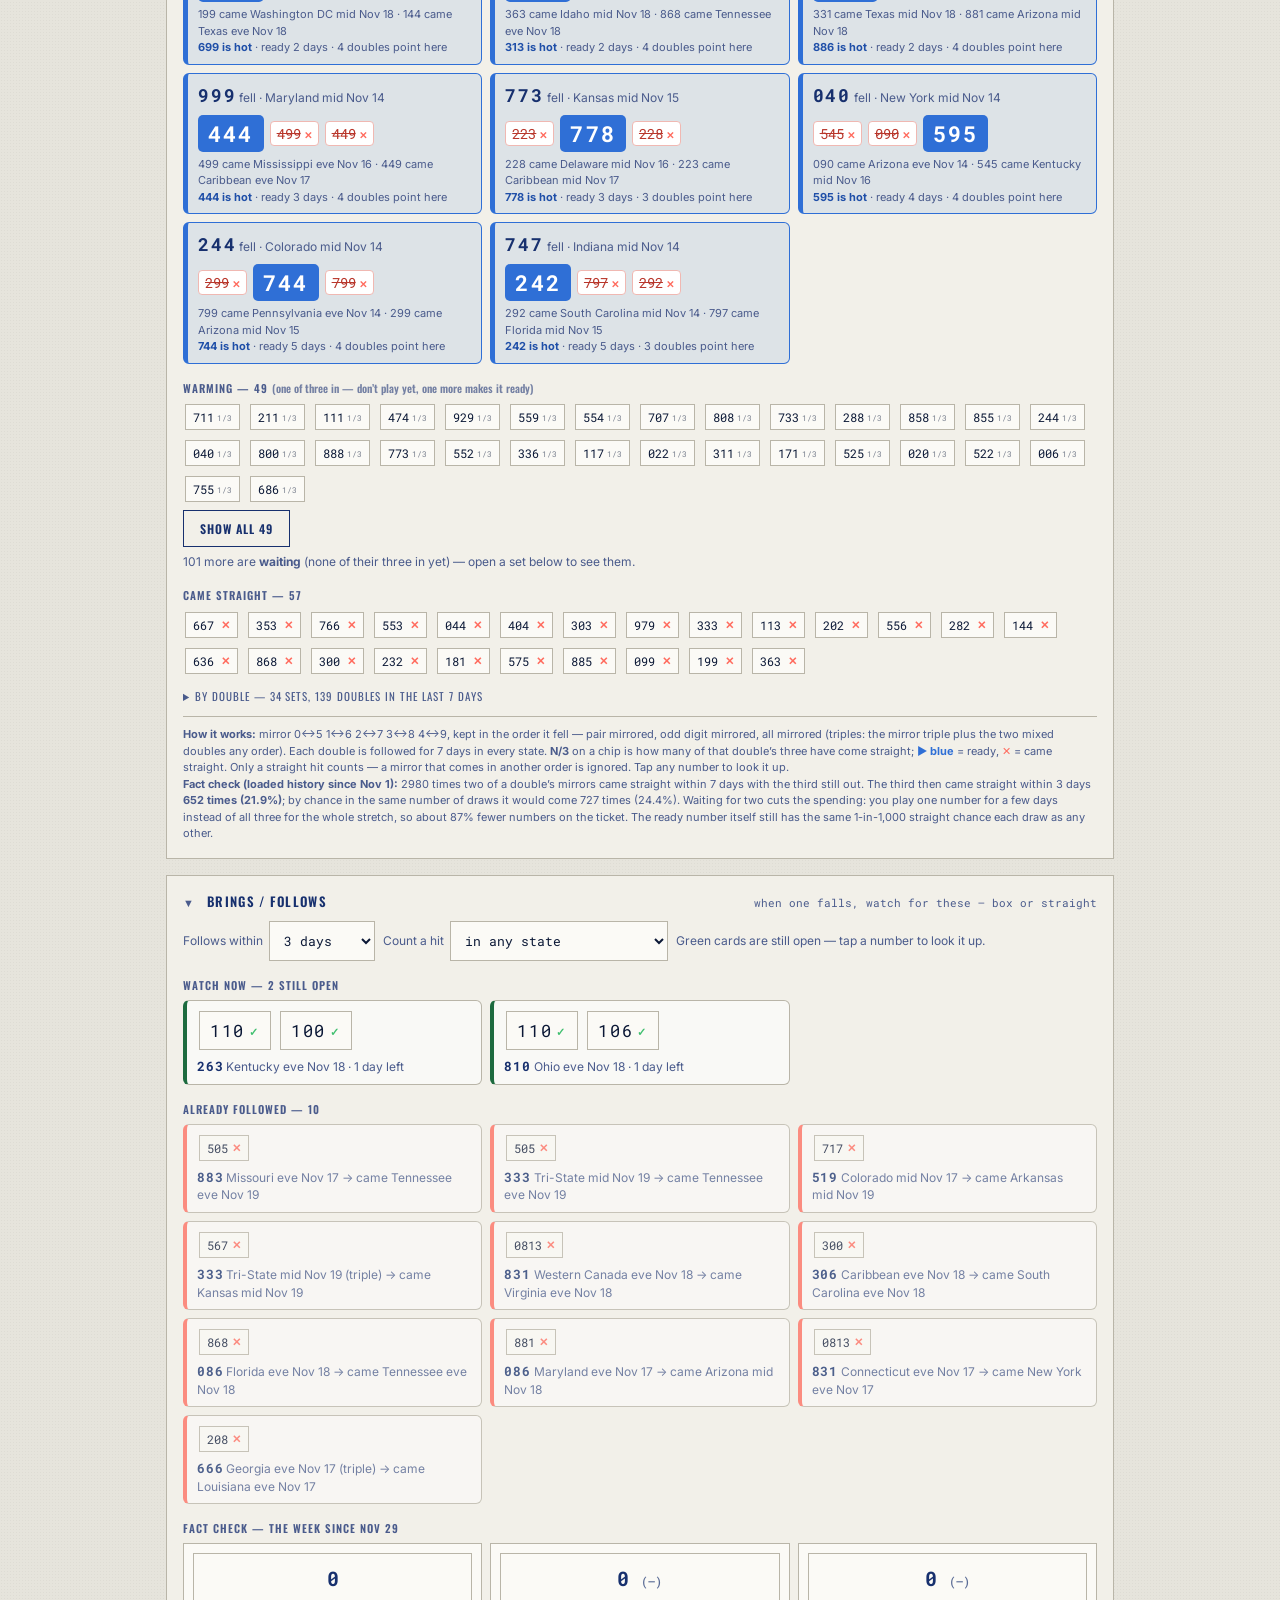
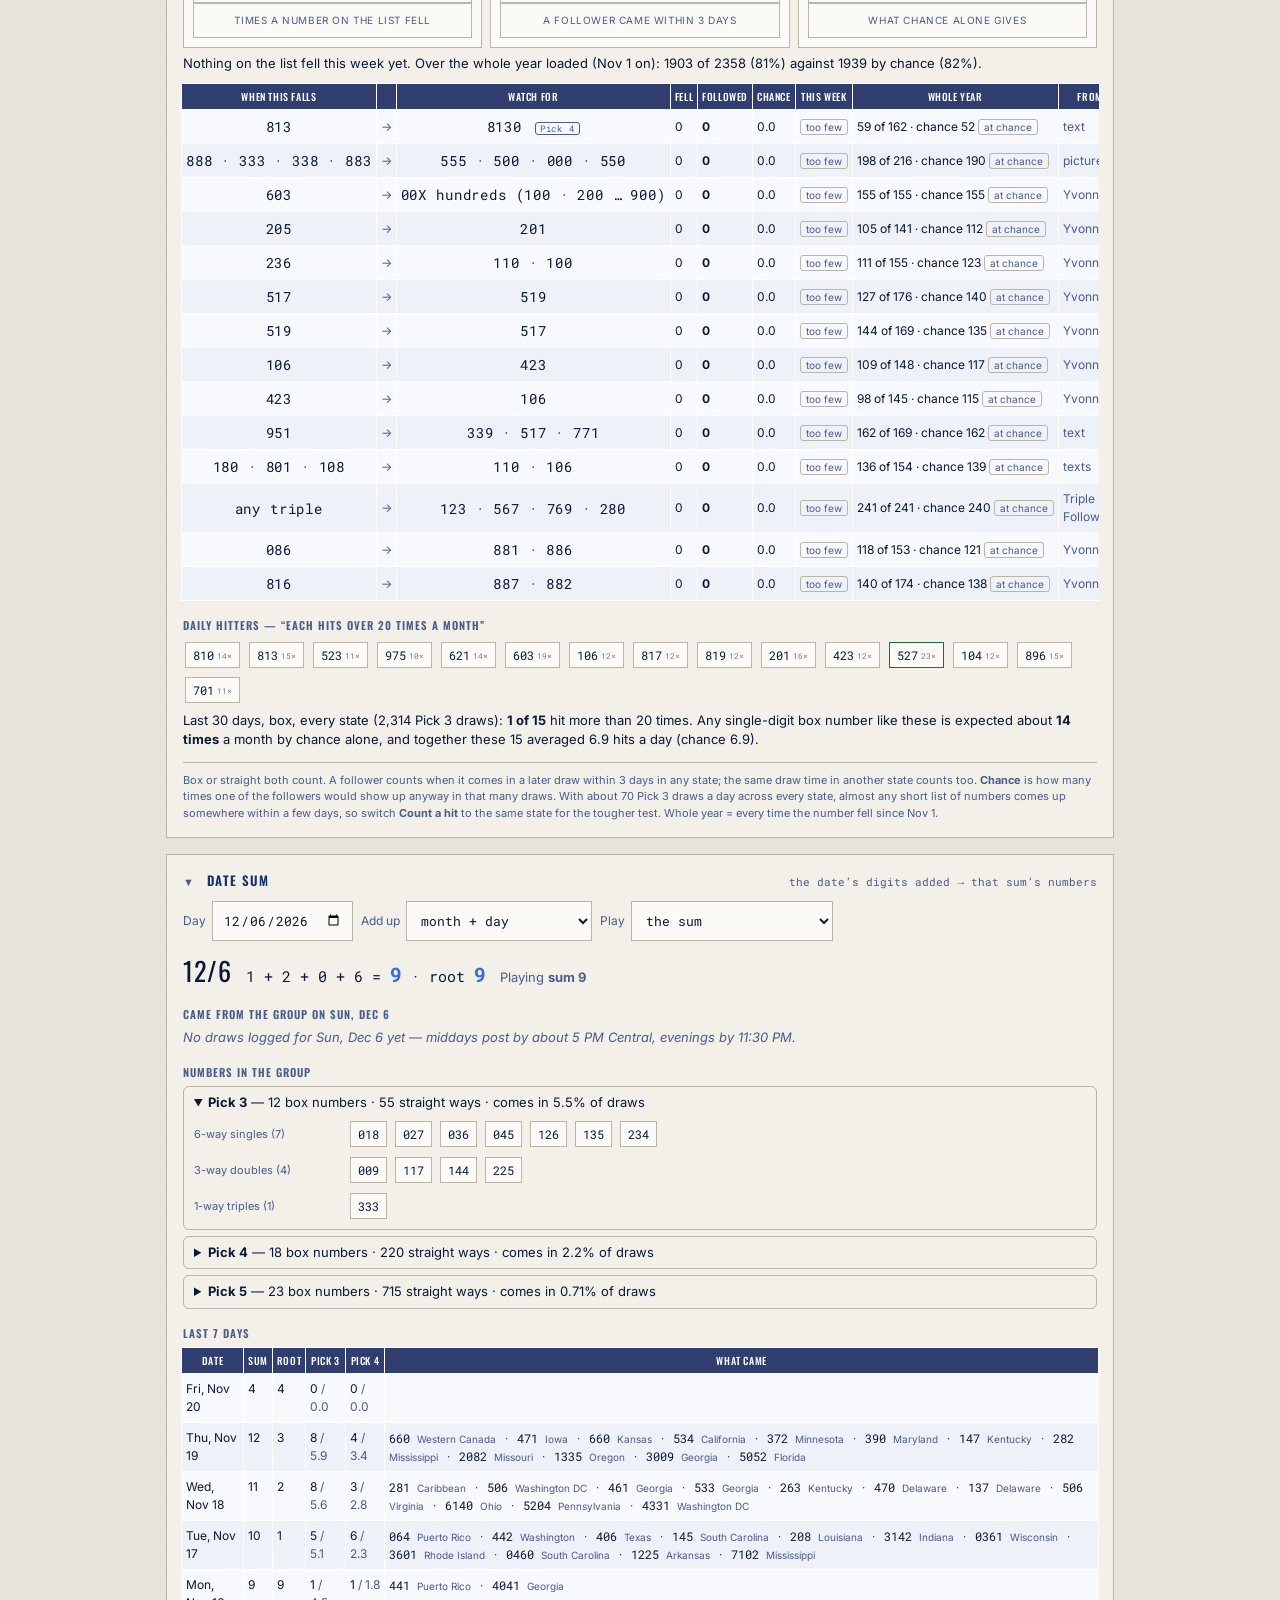
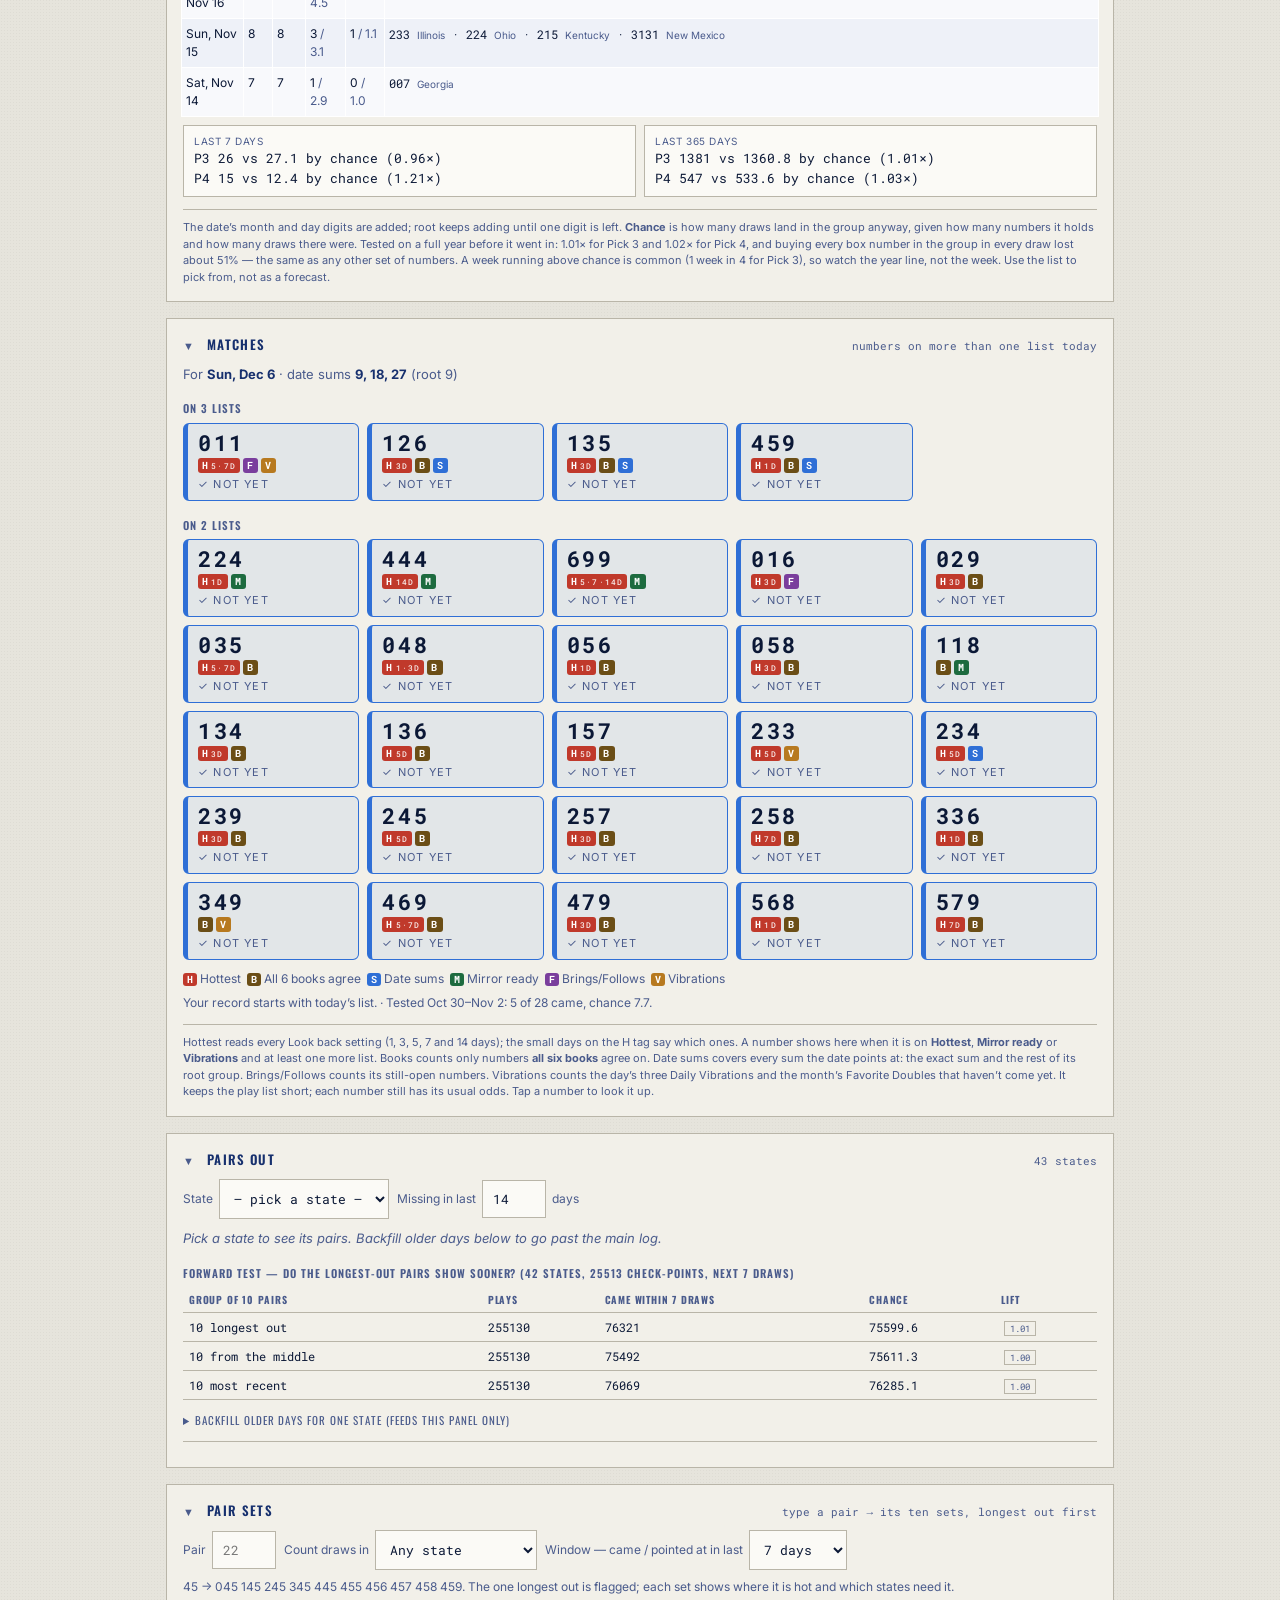
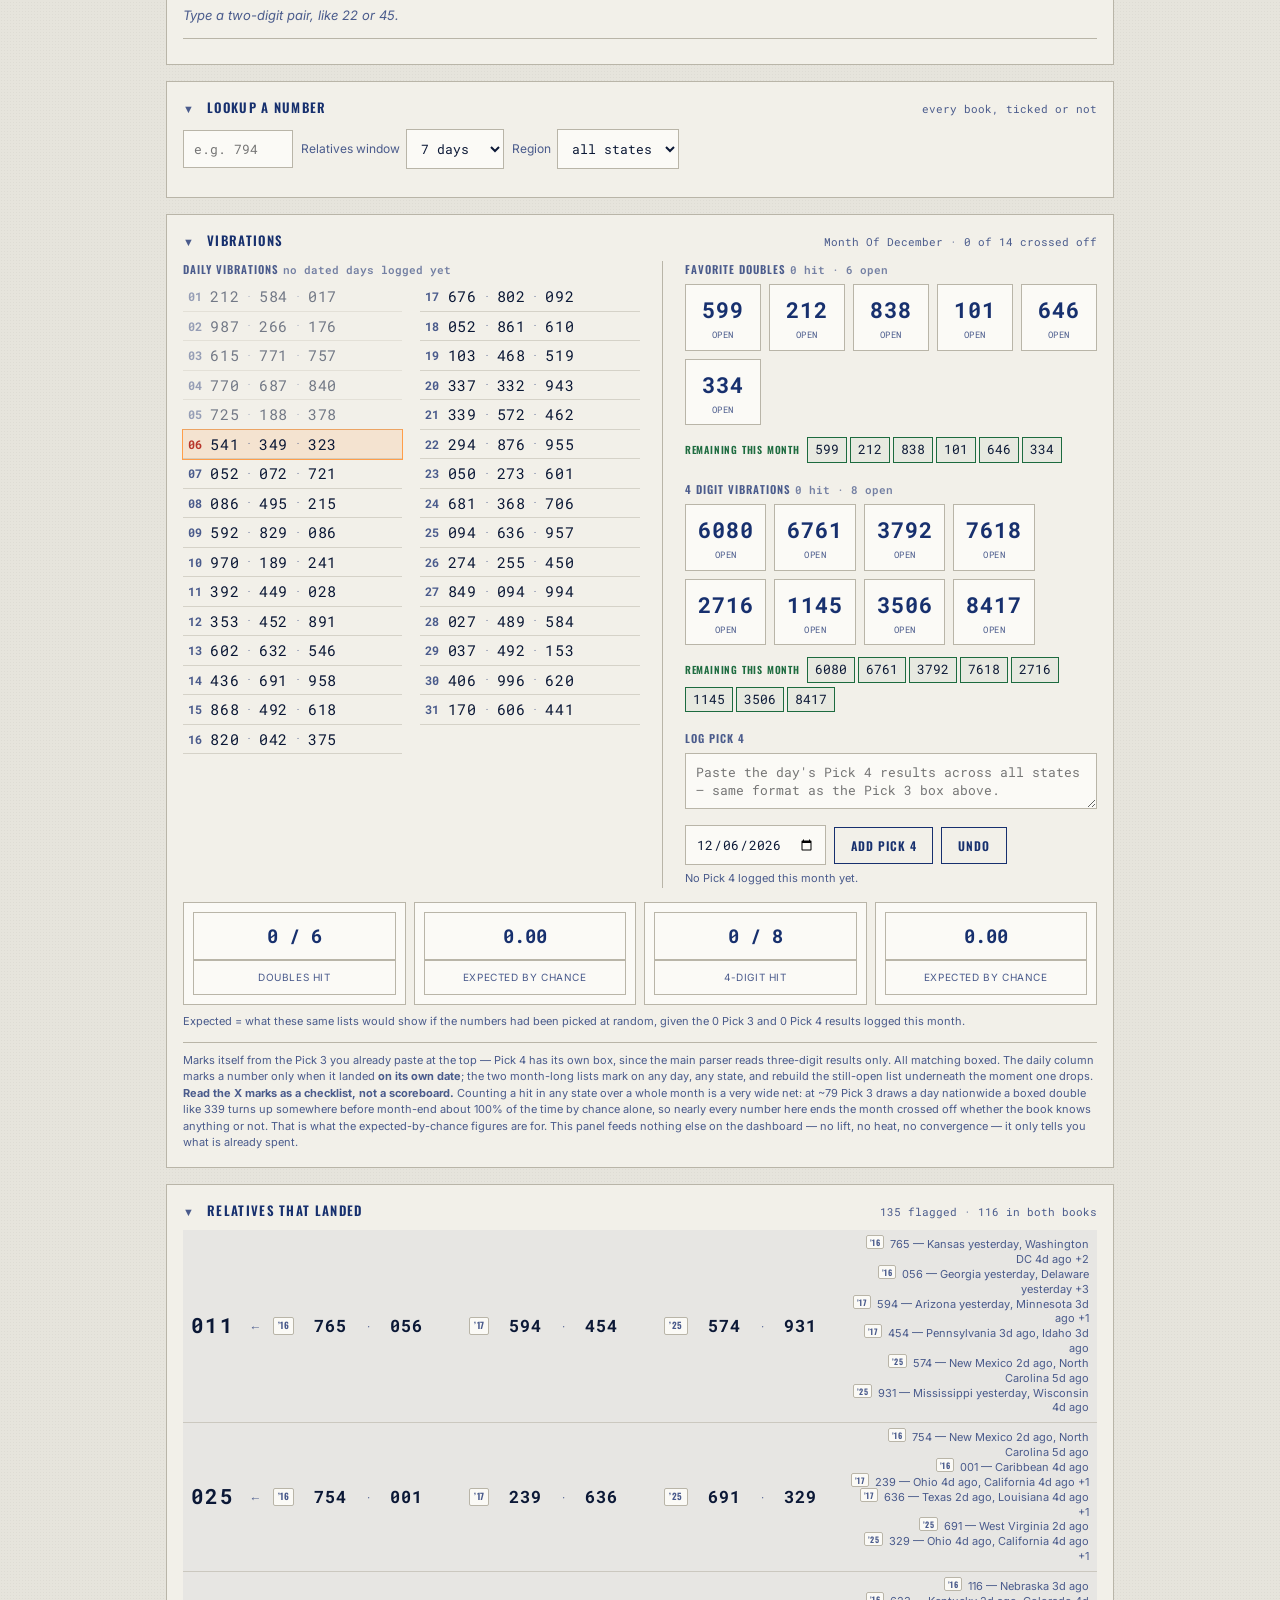
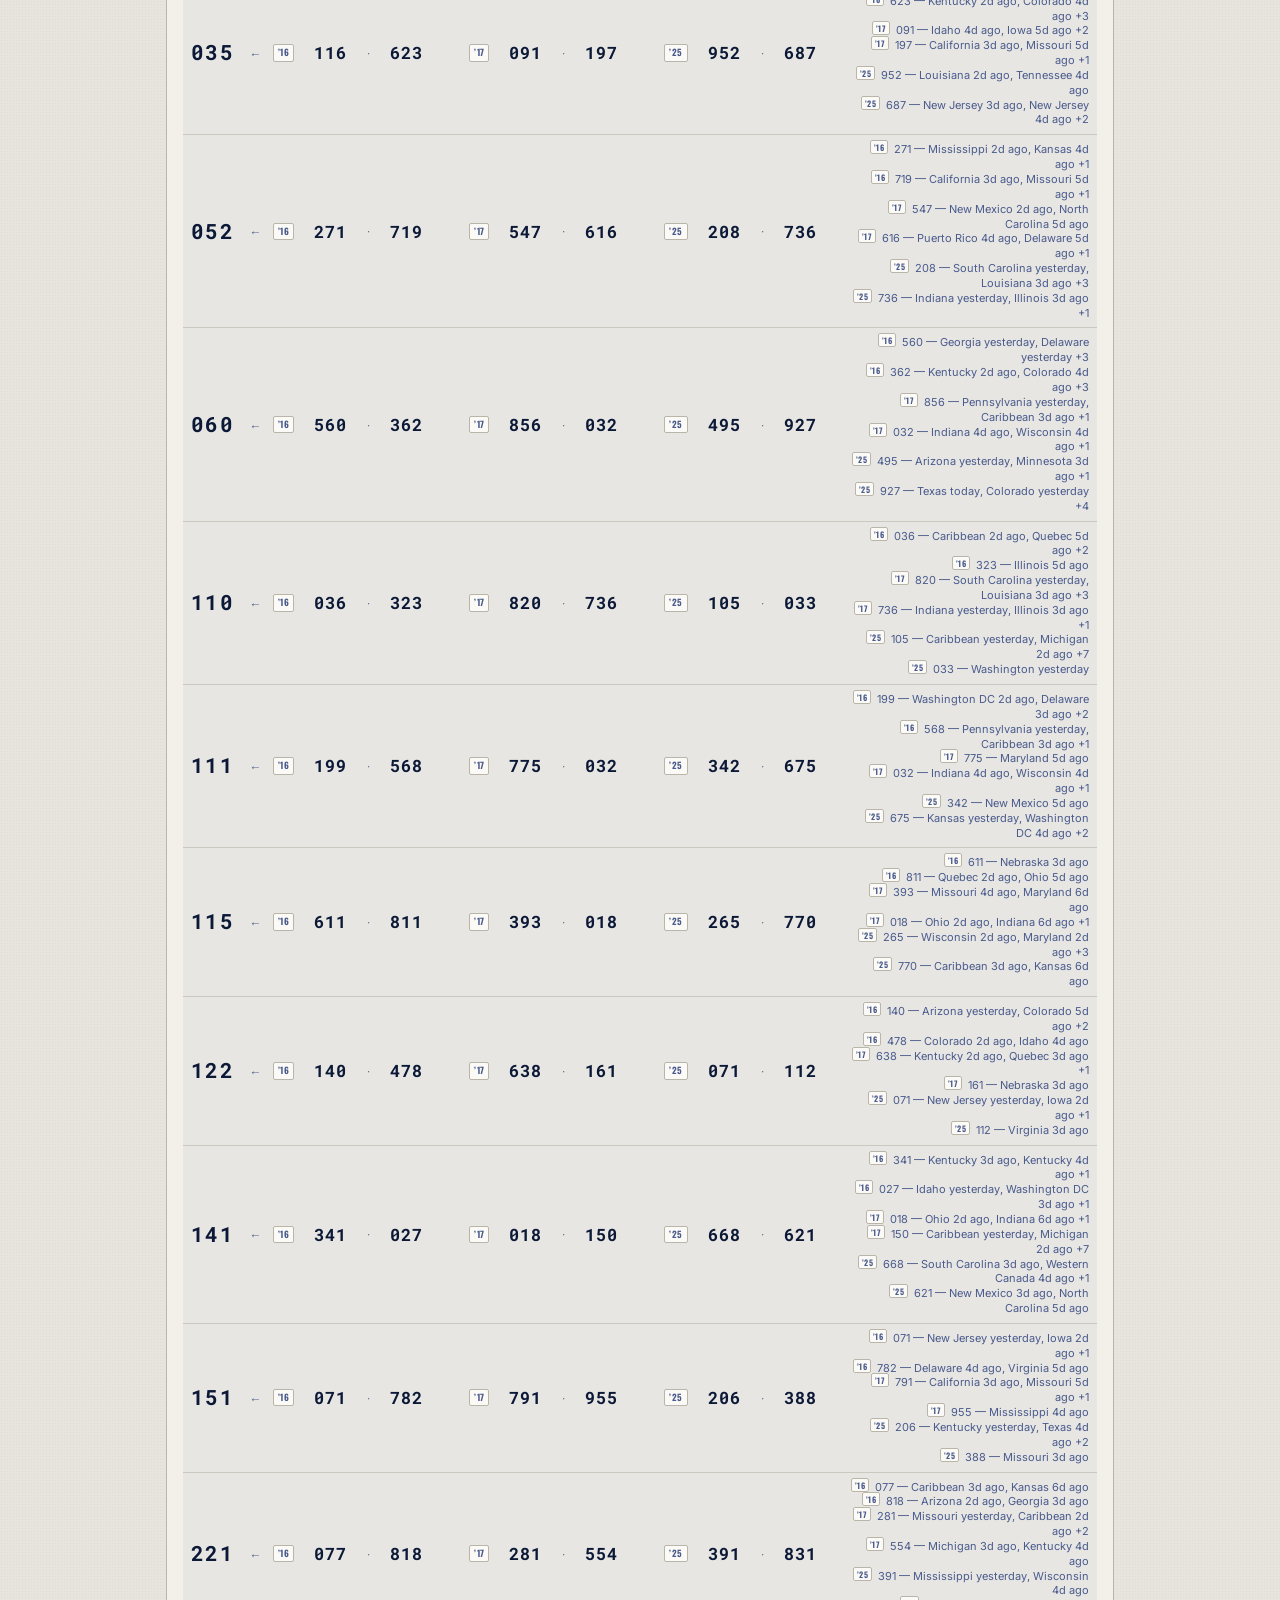
==== commit 4c63ef05: "Almanac: index.html + app-27.js from the claude.ai artifact (date sum pairs hottest numbers, Pair Se" ====
--- a/docs/index.html
+++ b/docs/index.html
@@ -414,5 +414,5 @@
 
 </div>
 
-<script src="app-26.js"></script>
+<script src="app-27.js"></script>
 </body></html>
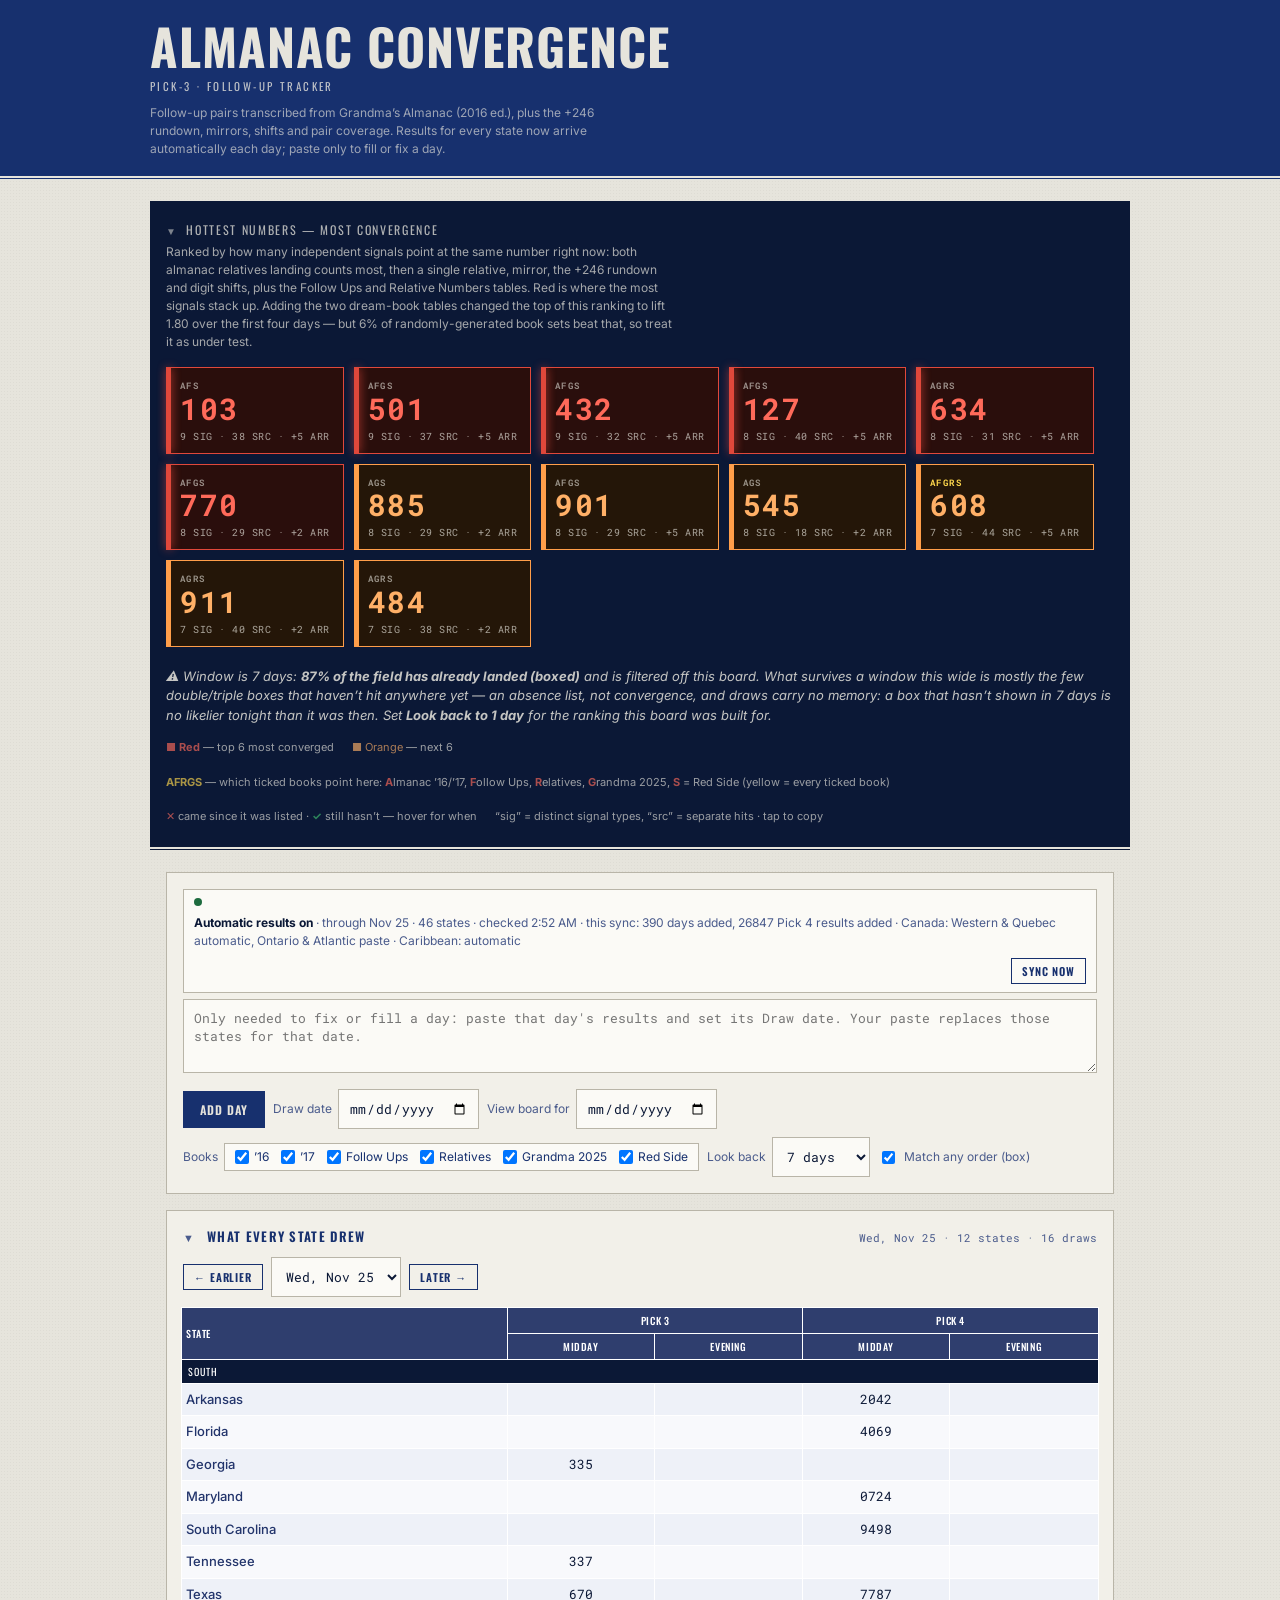
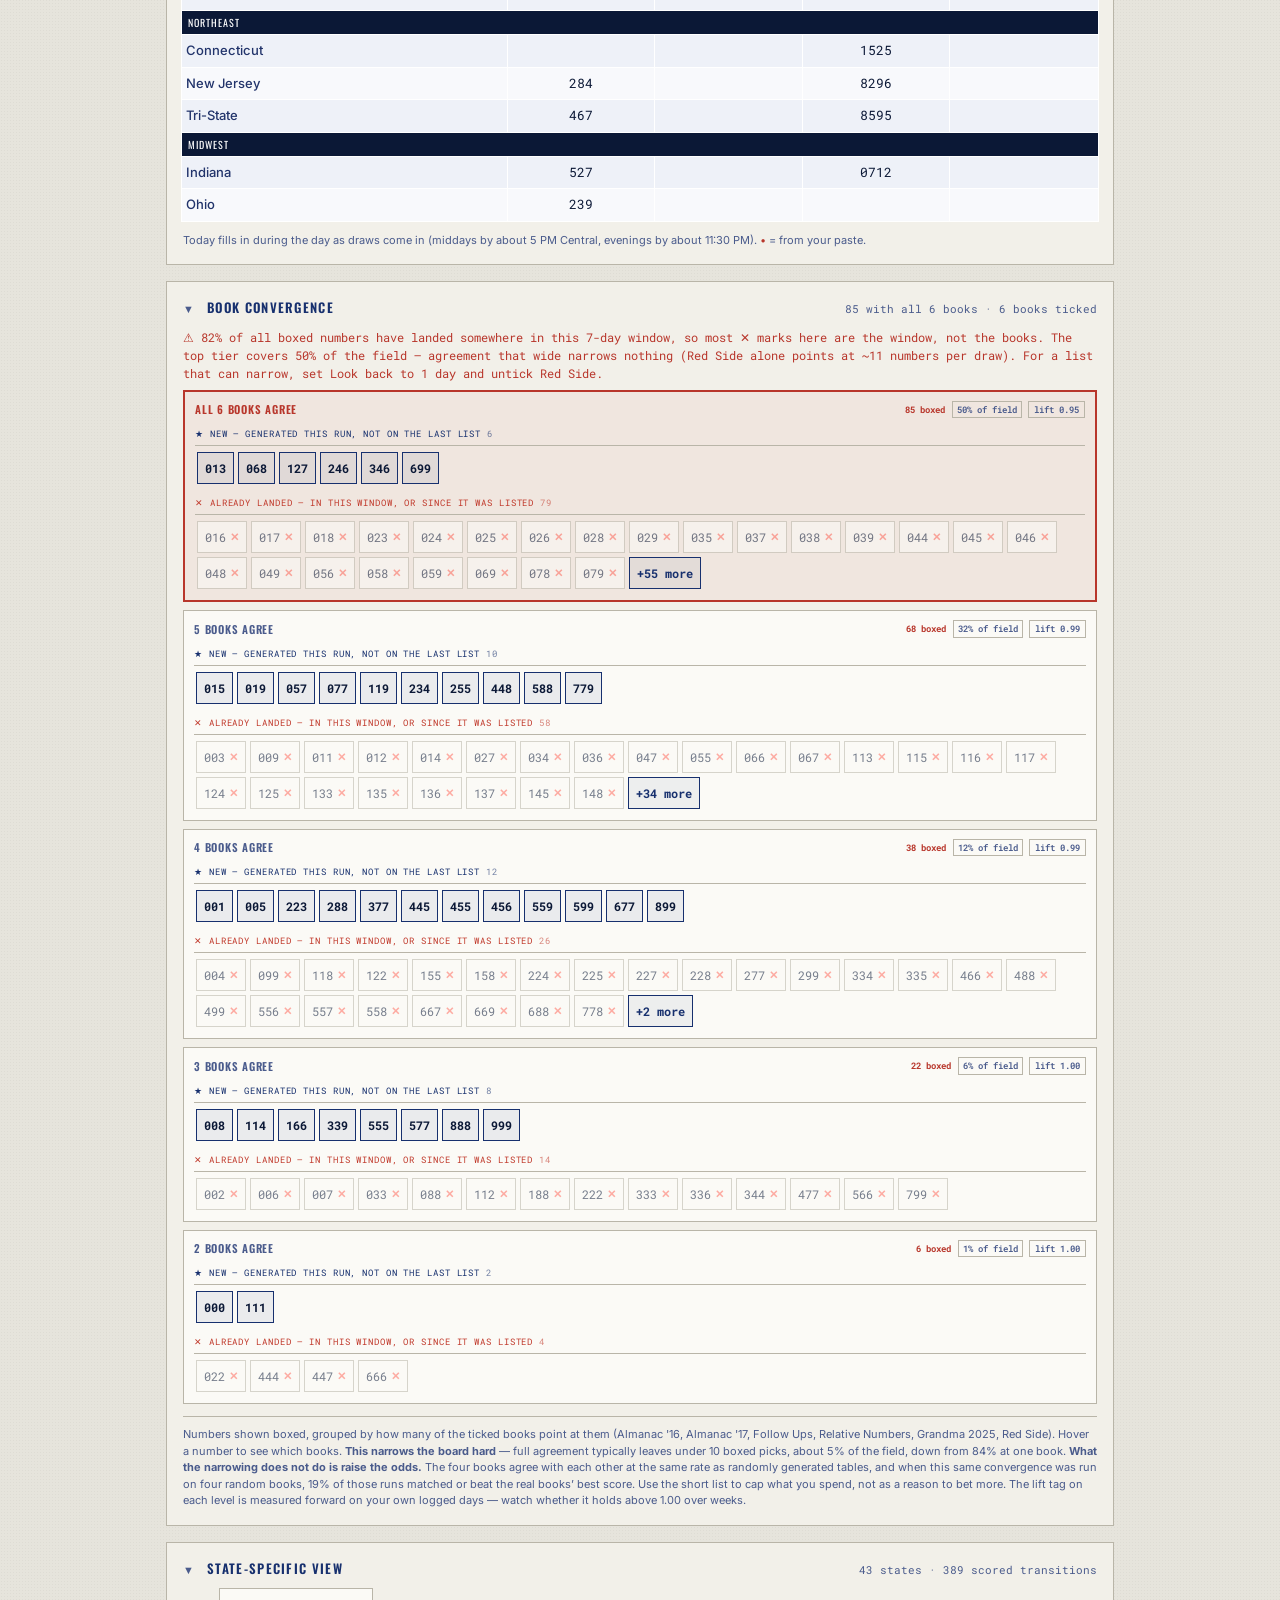
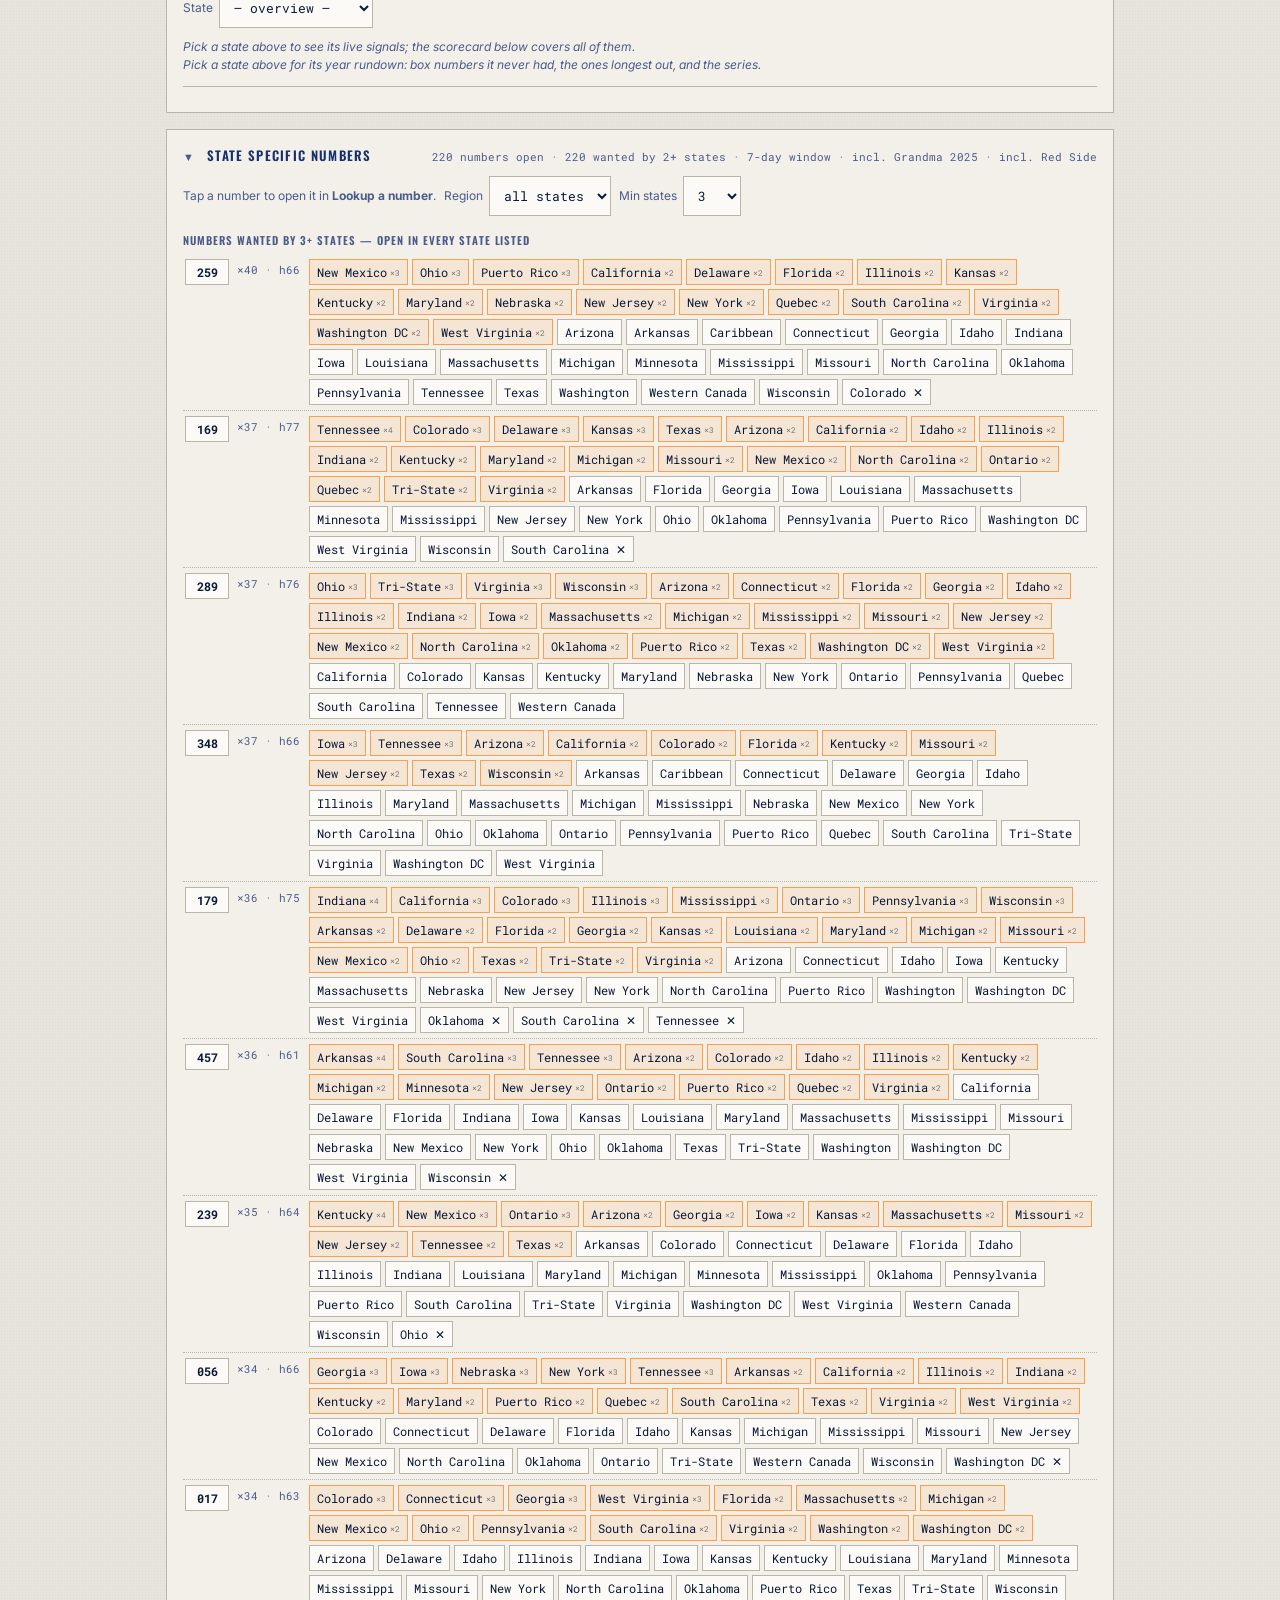
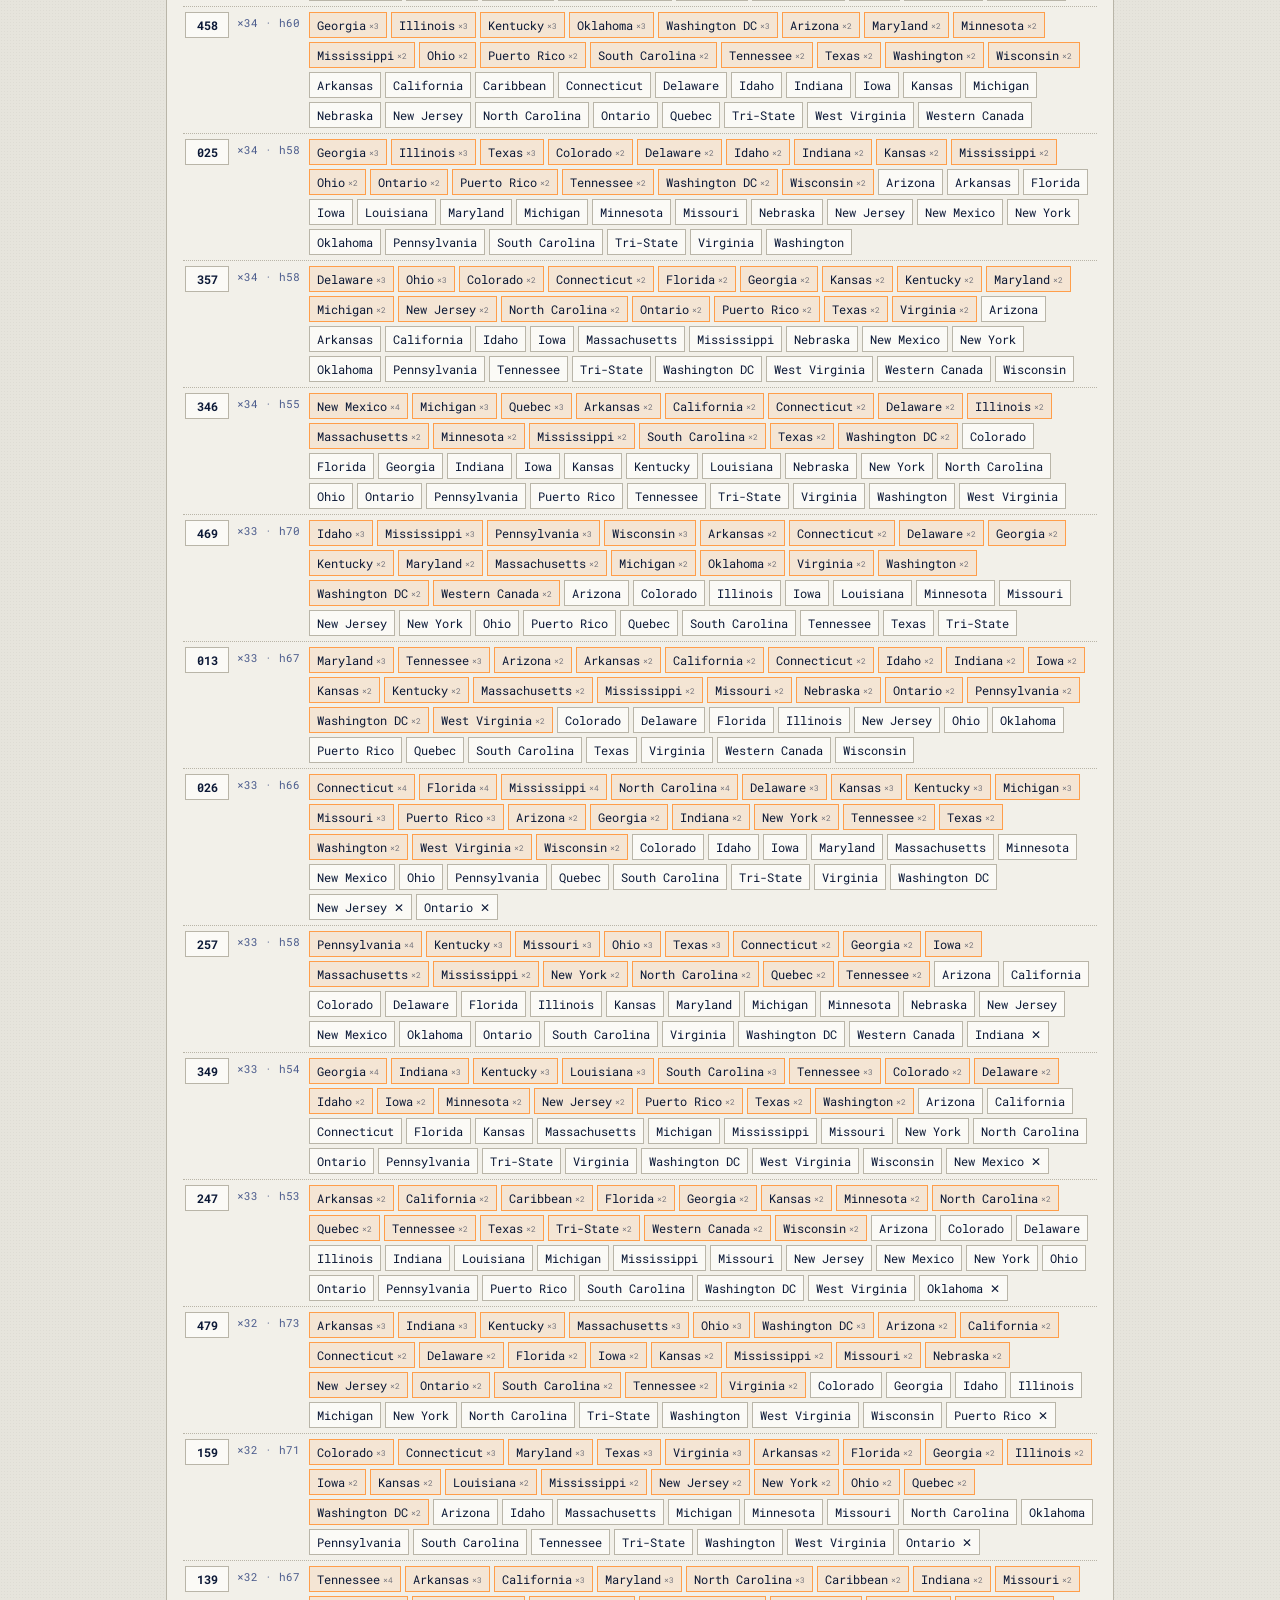
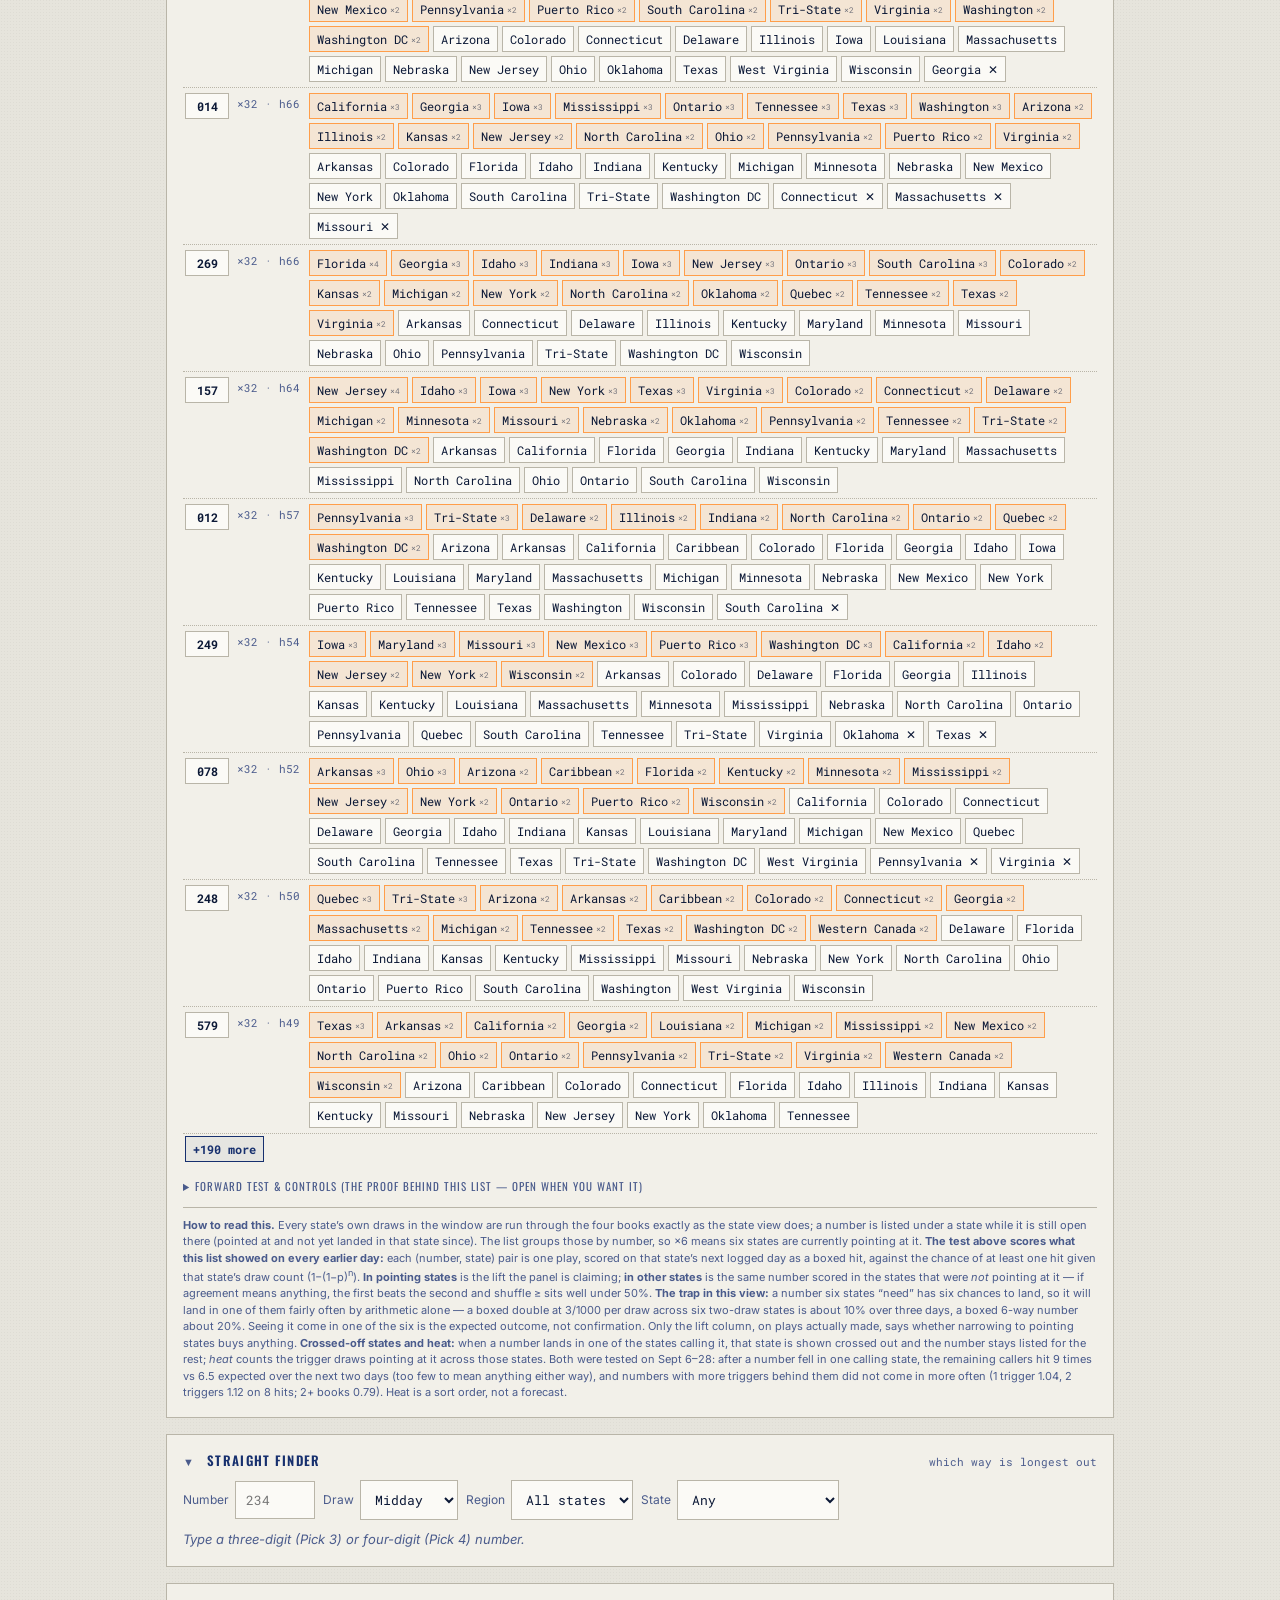
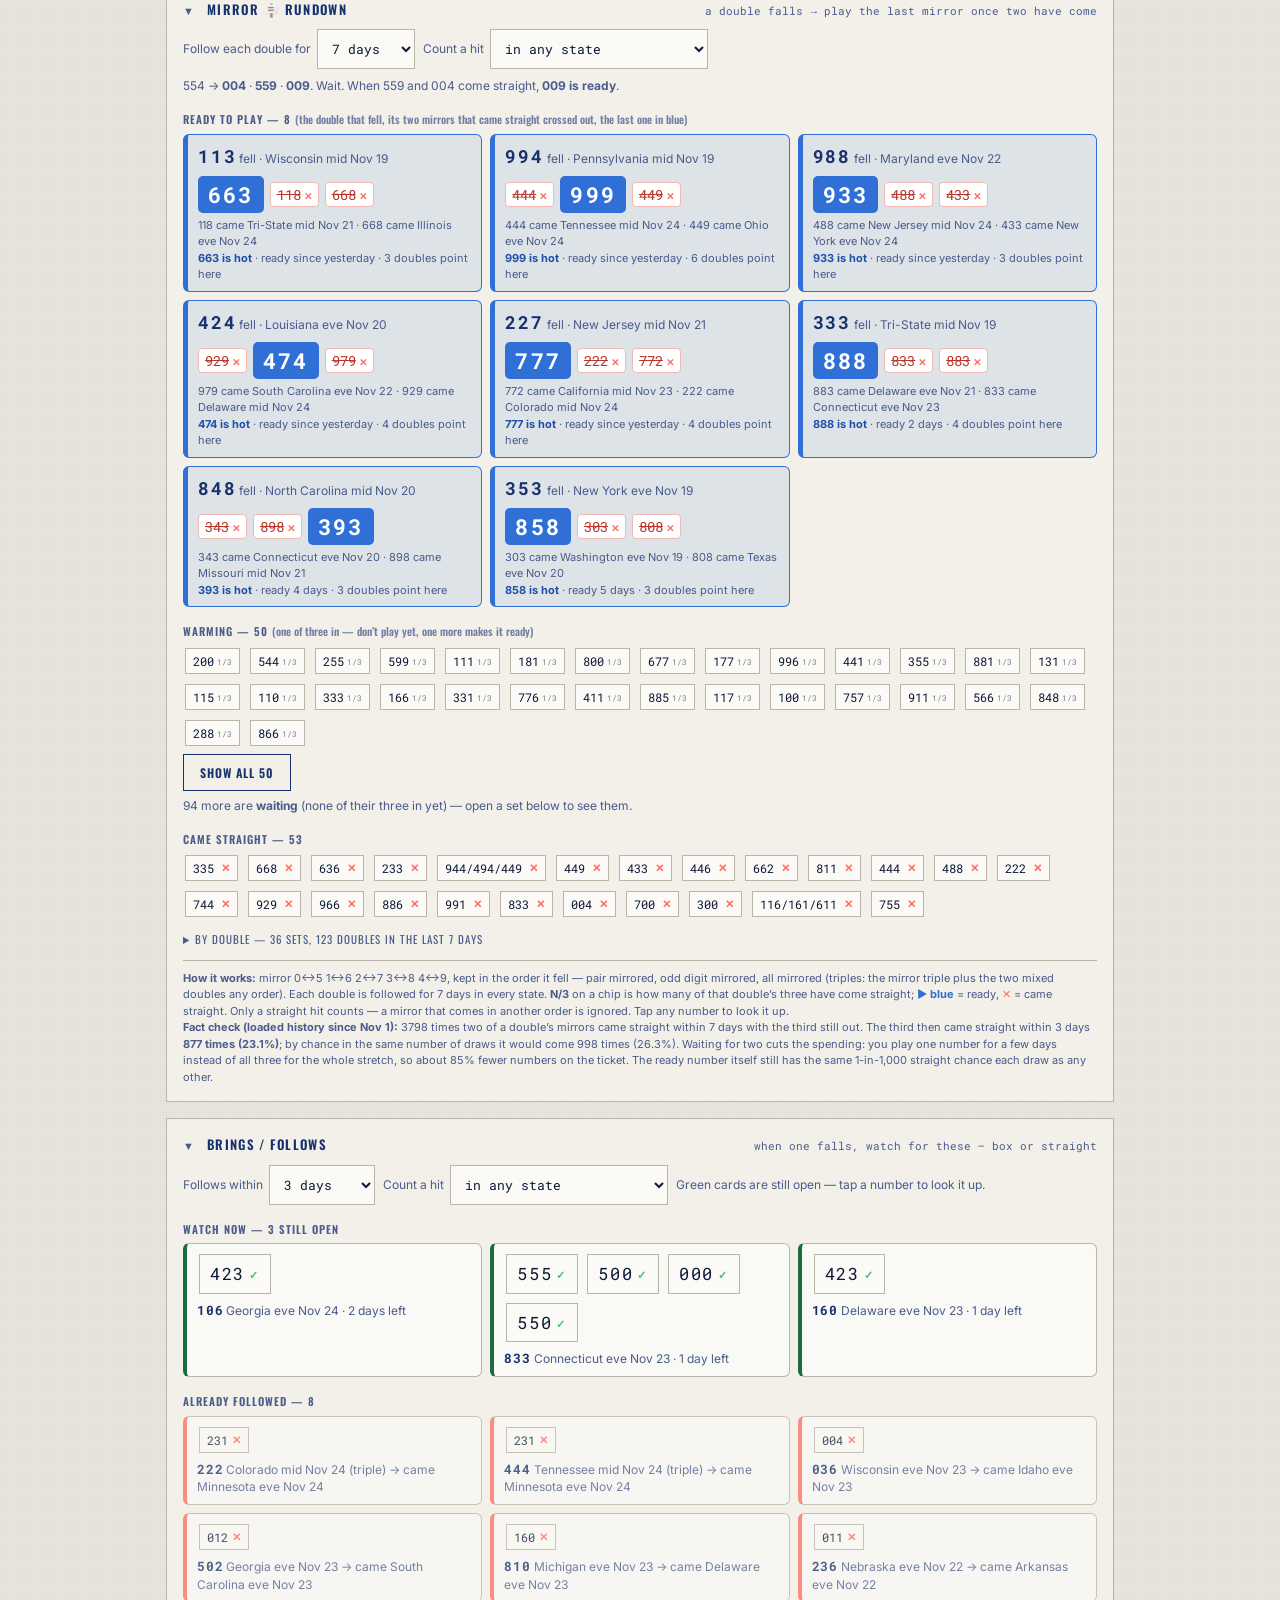
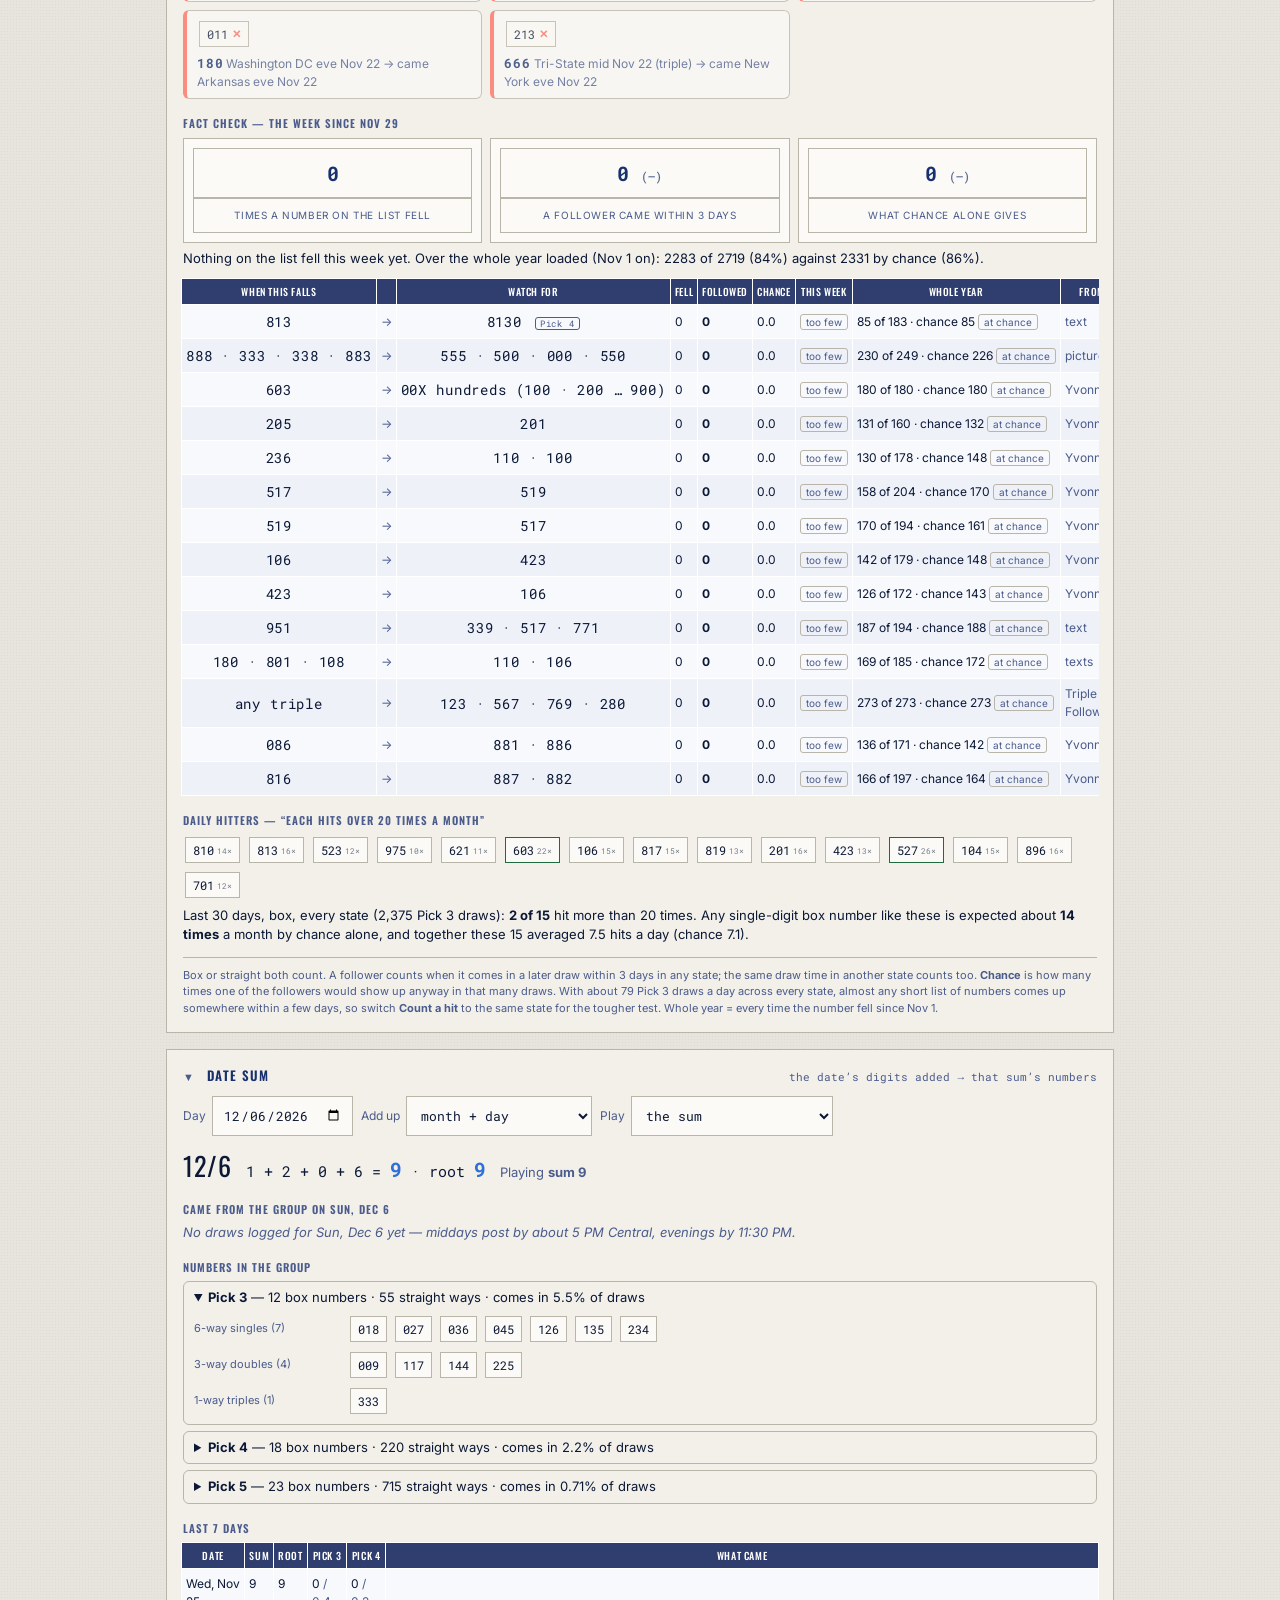
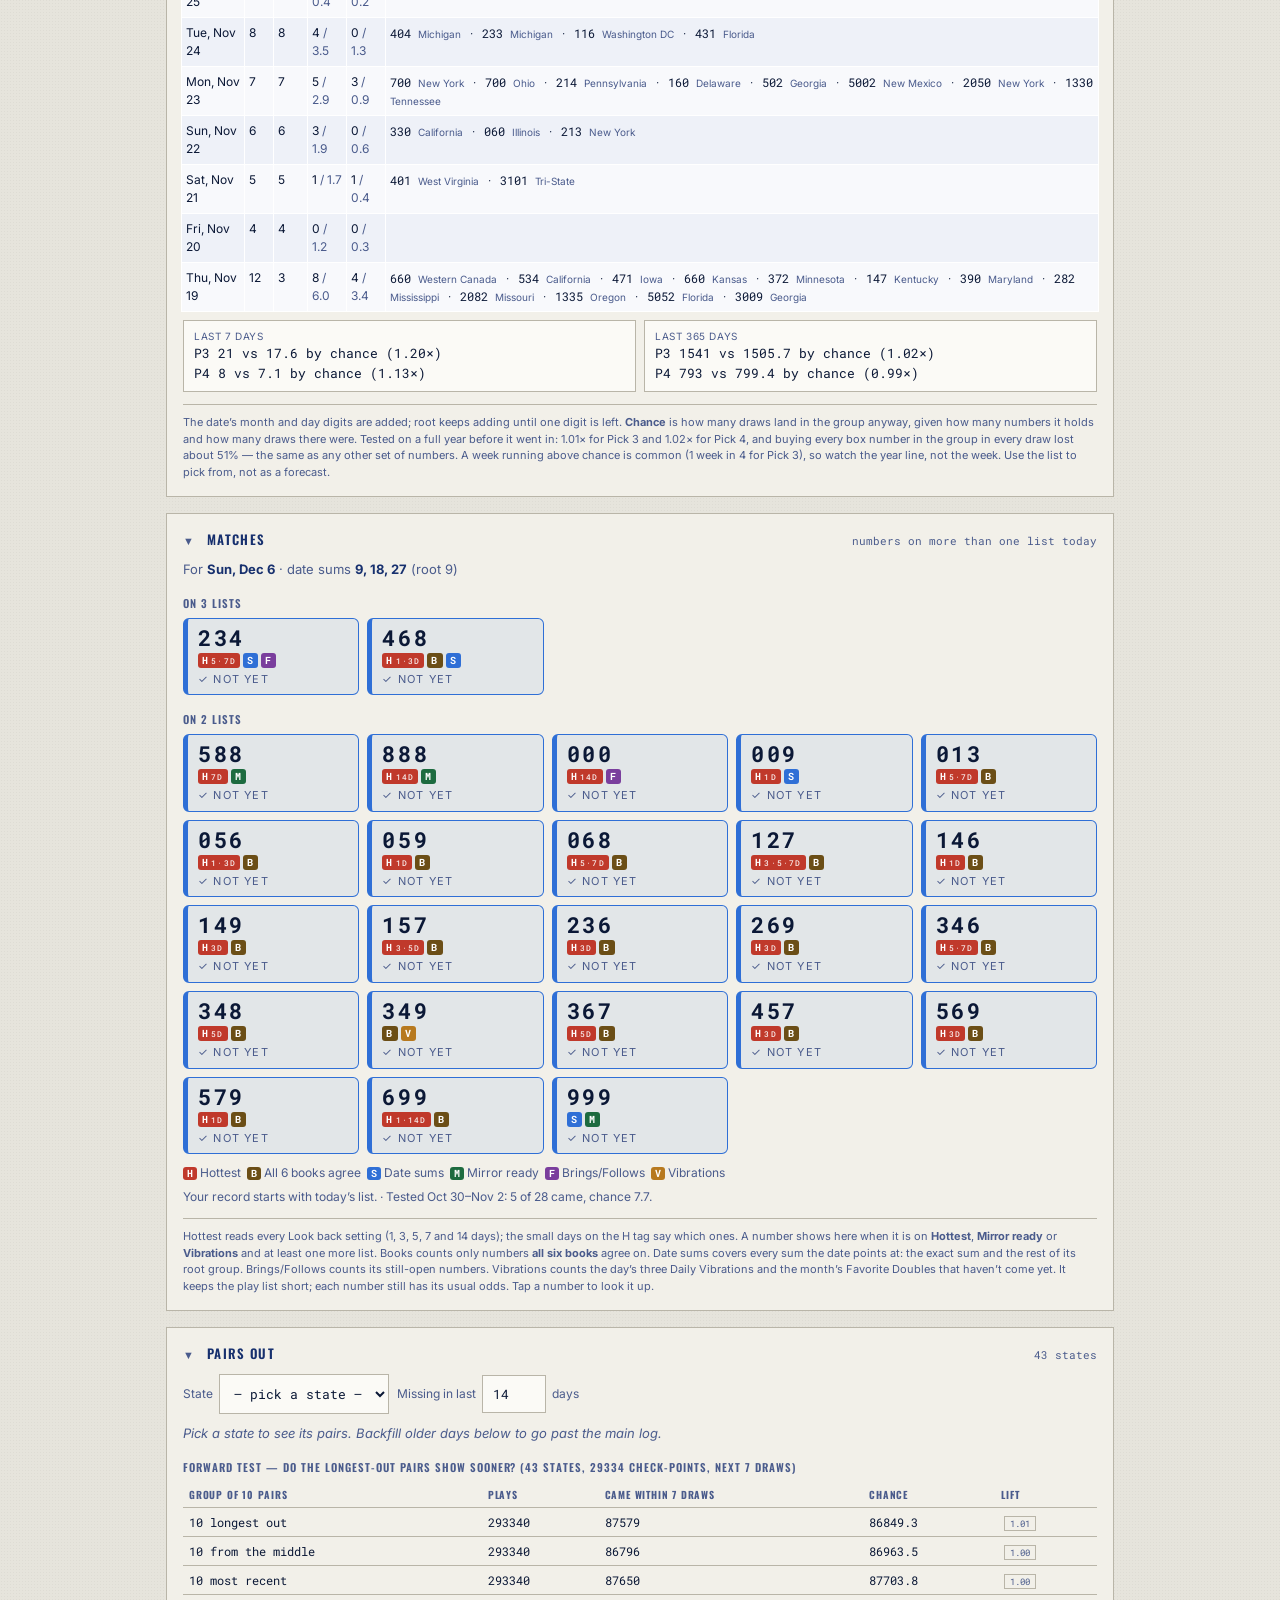
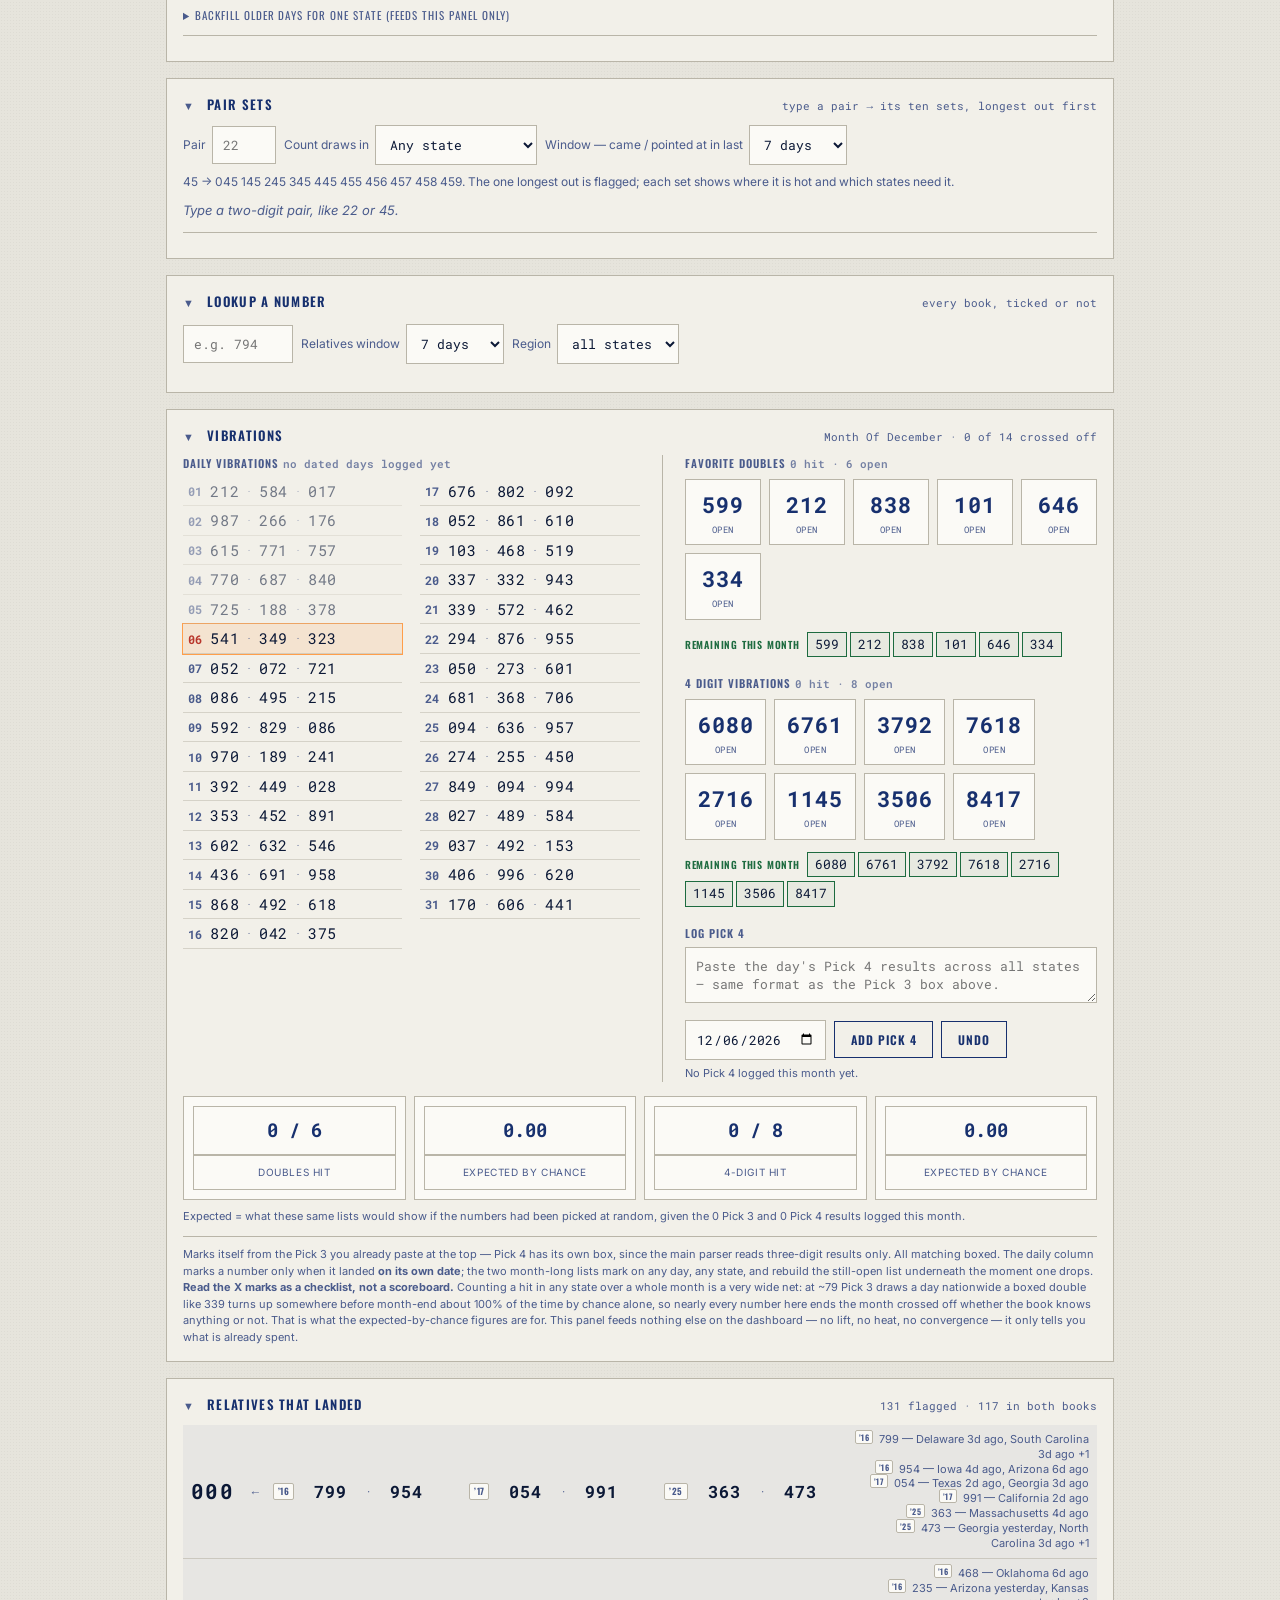
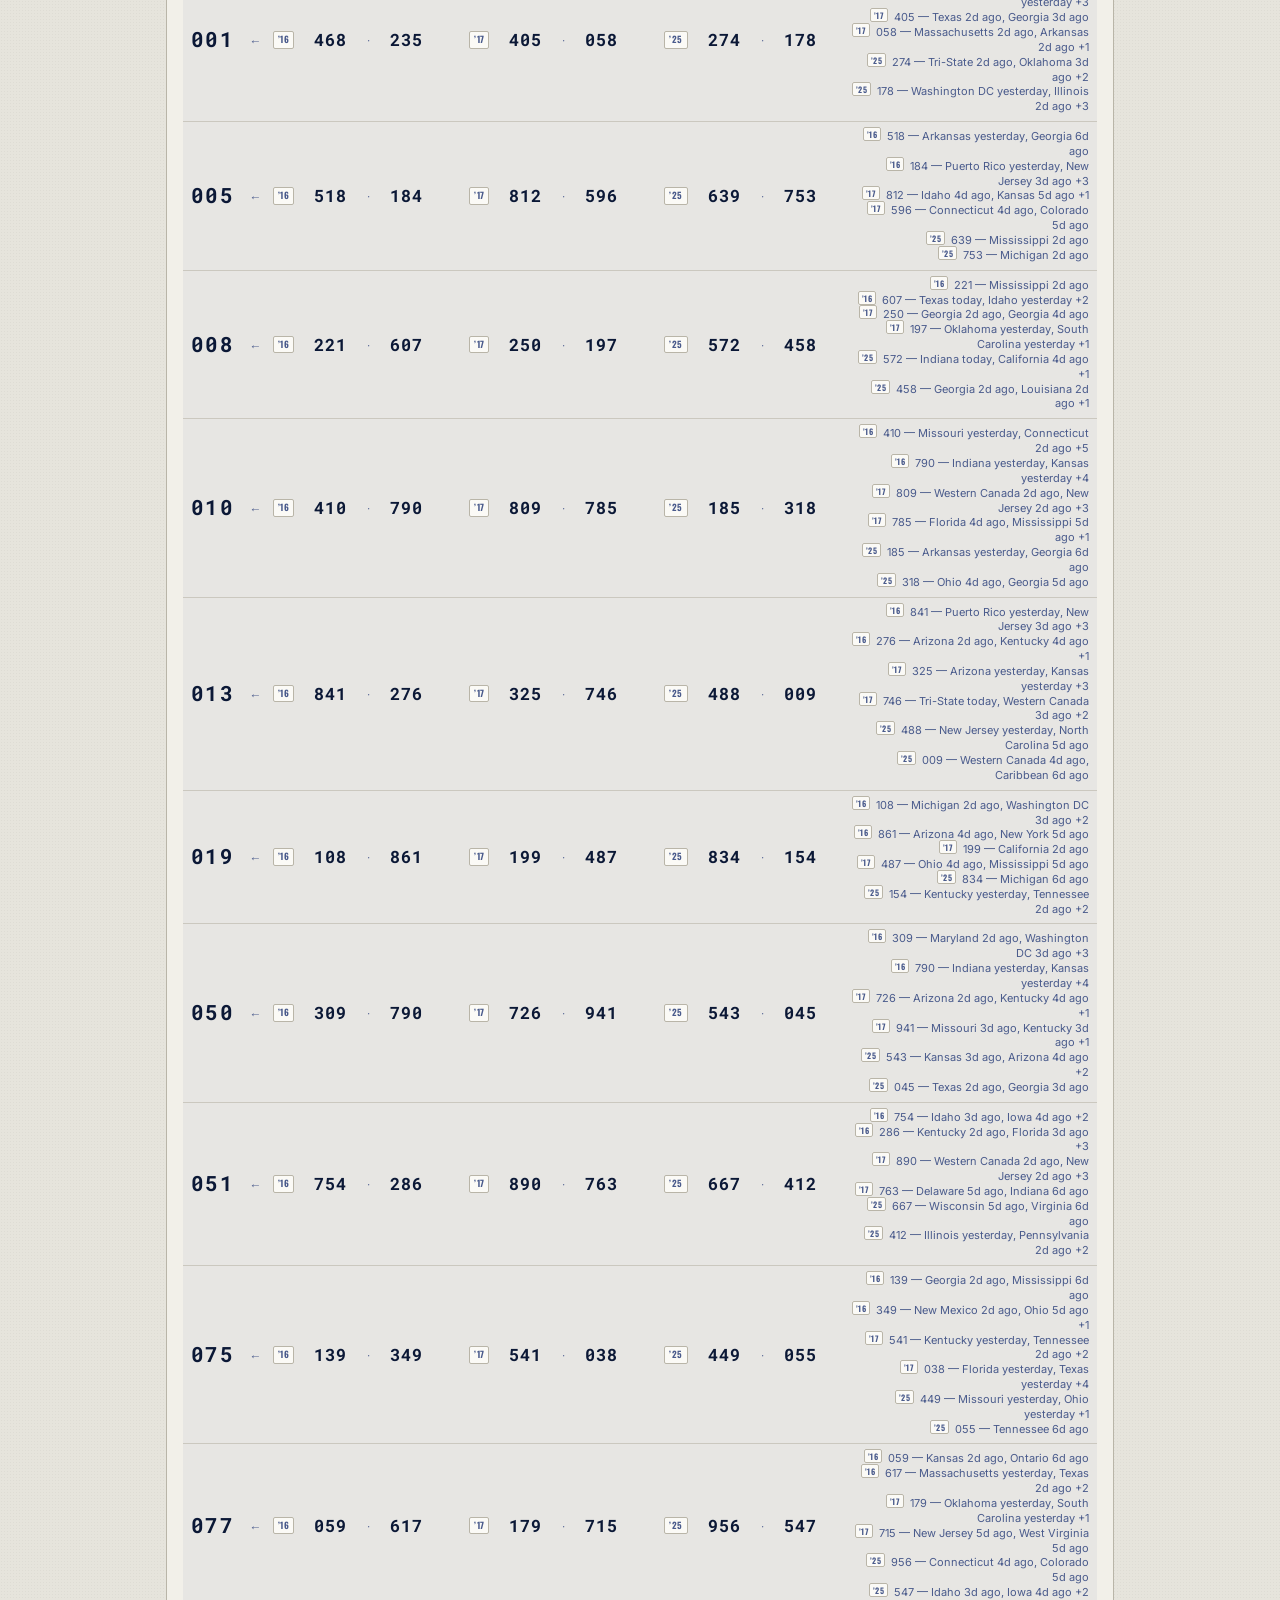
==== commit 6a8c9c73: "Sync from claude.ai 2026-11-25 20:26 UTC: results + pages" ====
--- a/docs/index.html
+++ b/docs/index.html
@@ -263,7 +263,7 @@
     <div class="controls" style="margin-top:0;margin-bottom:10px">
       <label>Day <input type="date" id="dsDay" style="width:auto" onchange="renderDateSum()"></label>
       <label>Add up <select id="dsCount" onchange="renderDateSum()"><option value="md">month + day</option><option value="year">month + day + year</option></select></label>
-      <label>Play <select id="dsGroup" onchange="renderDateSum()"><option value="sum">the sum</option><option value="root">the root (one digit)</option><option value="pair">date sum pairs</option></select></label>
+      <label>Play <select id="dsGroup" onchange="renderDateSum()"><option value="sum">the sum</option><option value="root">the root (one digit)</option><option value="pair">date sum pairs</option><option value="last">last digit sum pairs</option></select></label>
     </div>
     <div id="dsOut"><div class="empty">Add a day to begin.</div></div>
   </div>
@@ -414,5 +414,5 @@
 
 </div>
 
-<script src="app-27.js"></script>
+<script src="app-31.js"></script>
 </body></html>
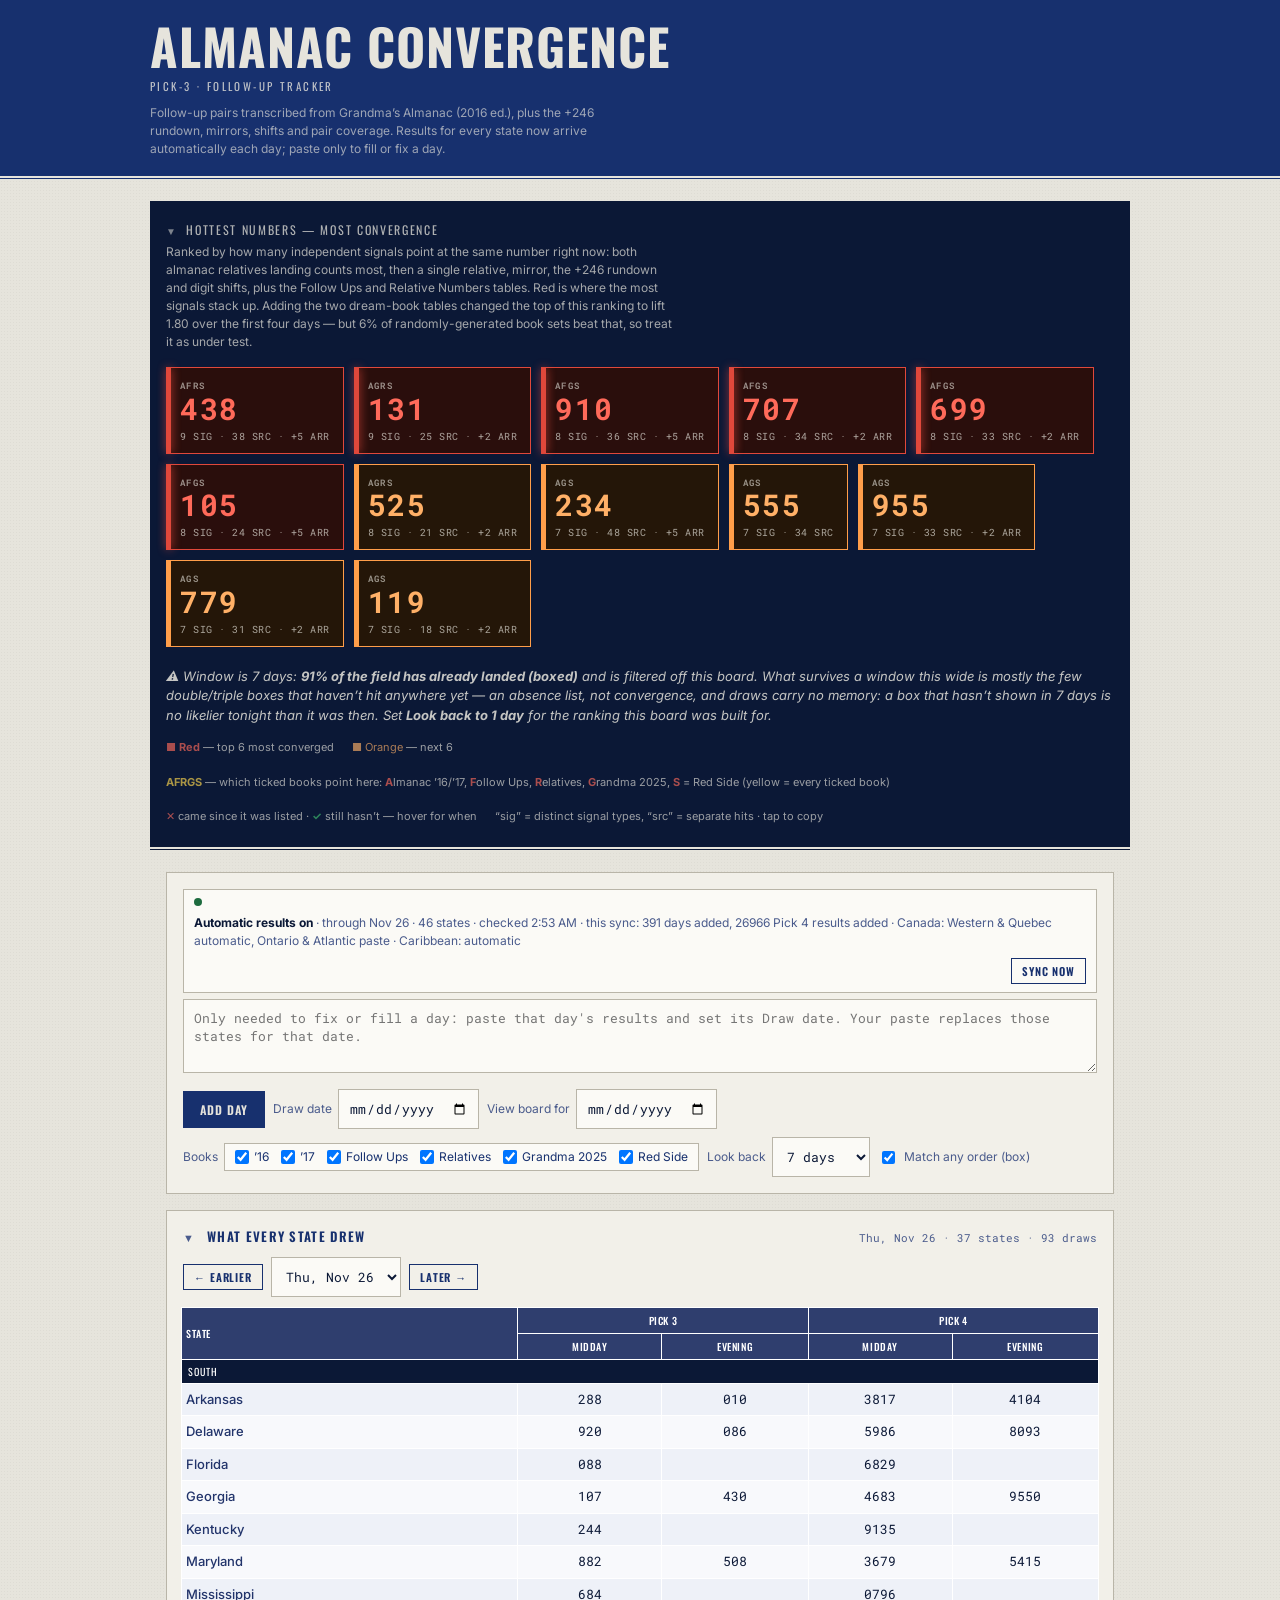
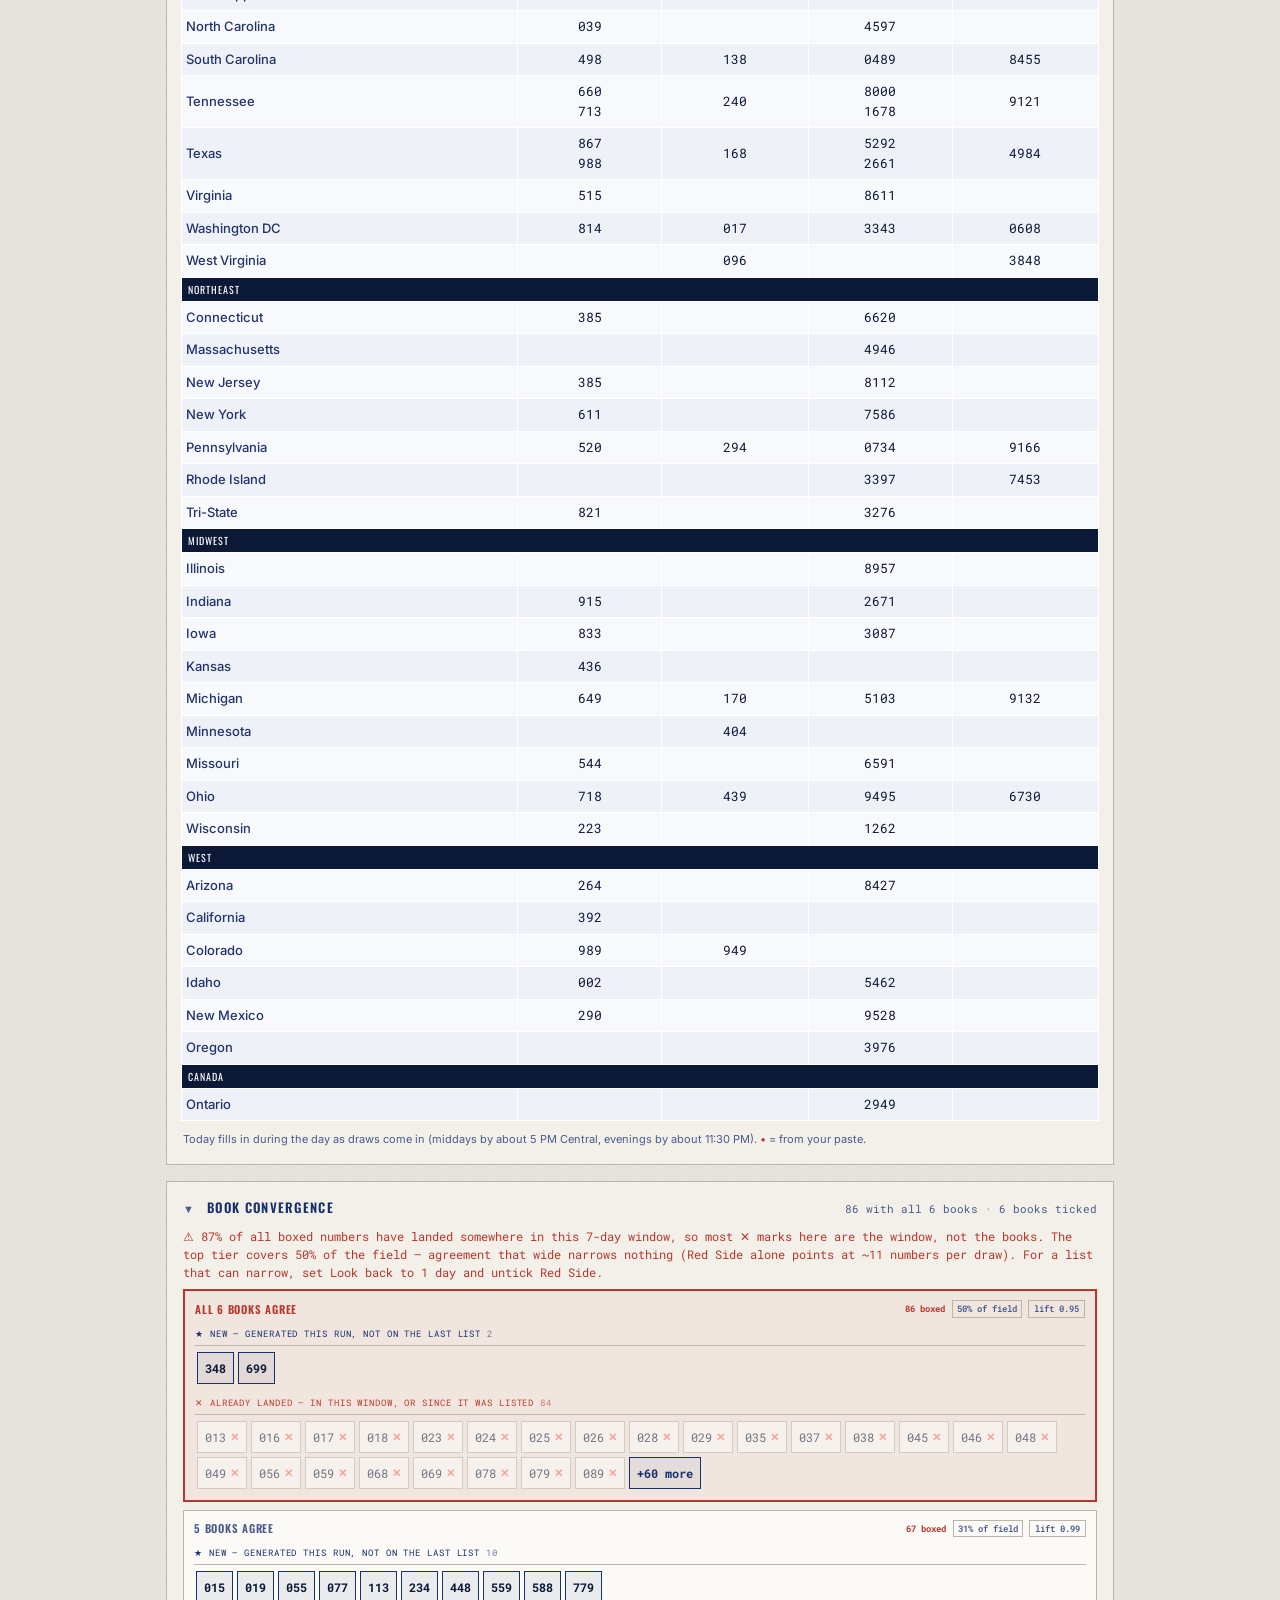
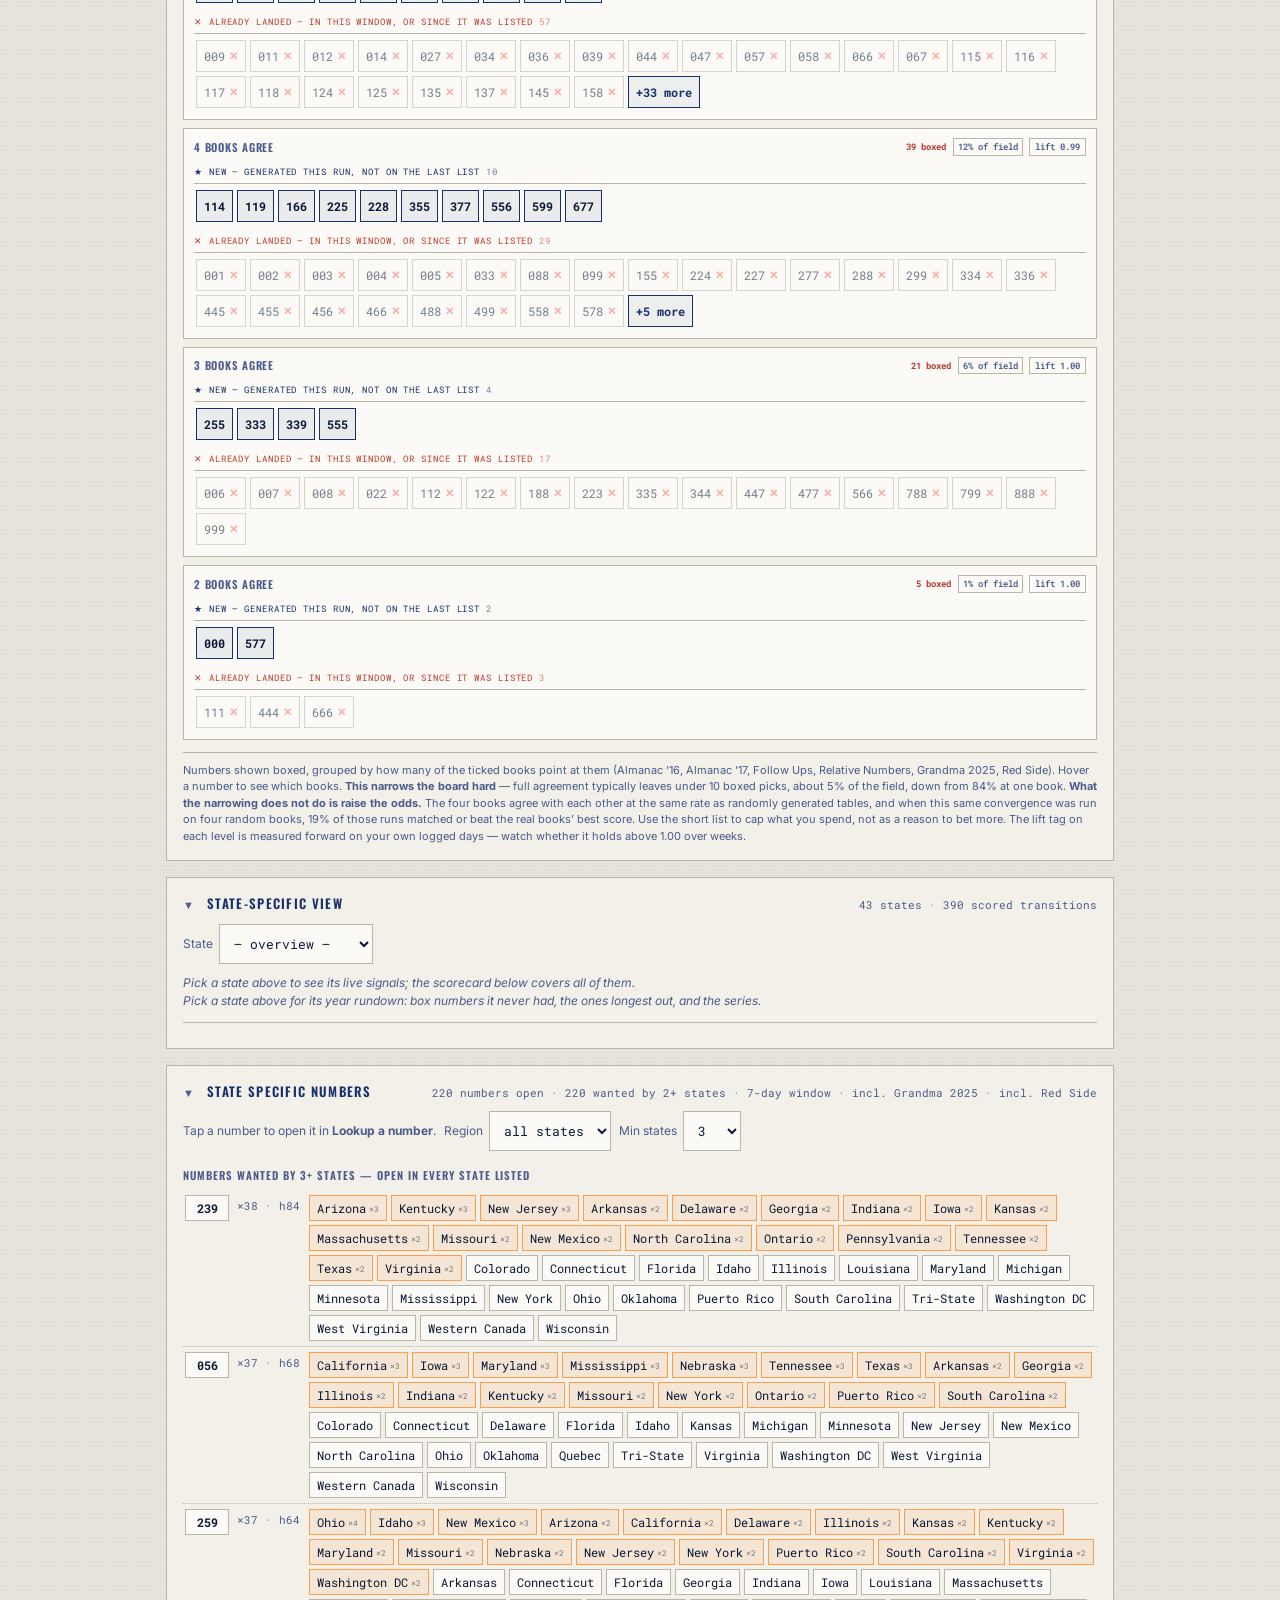
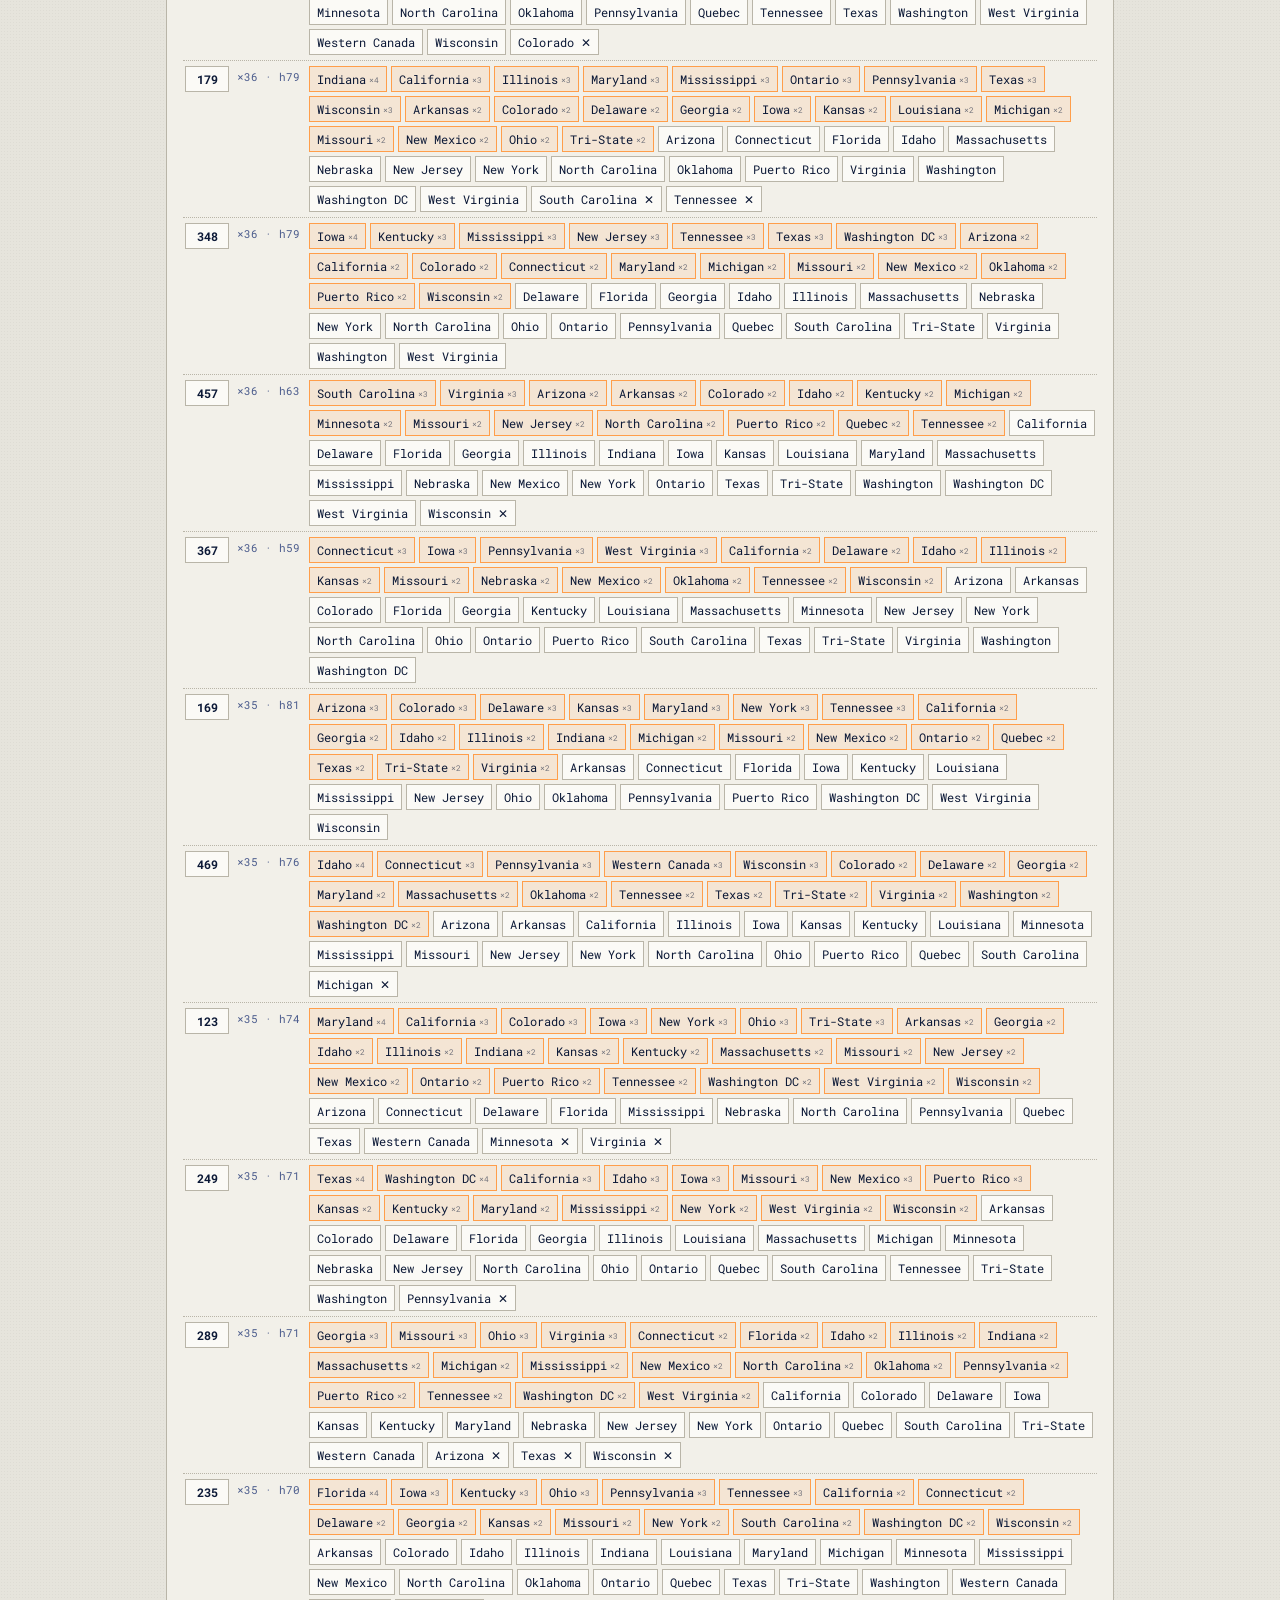
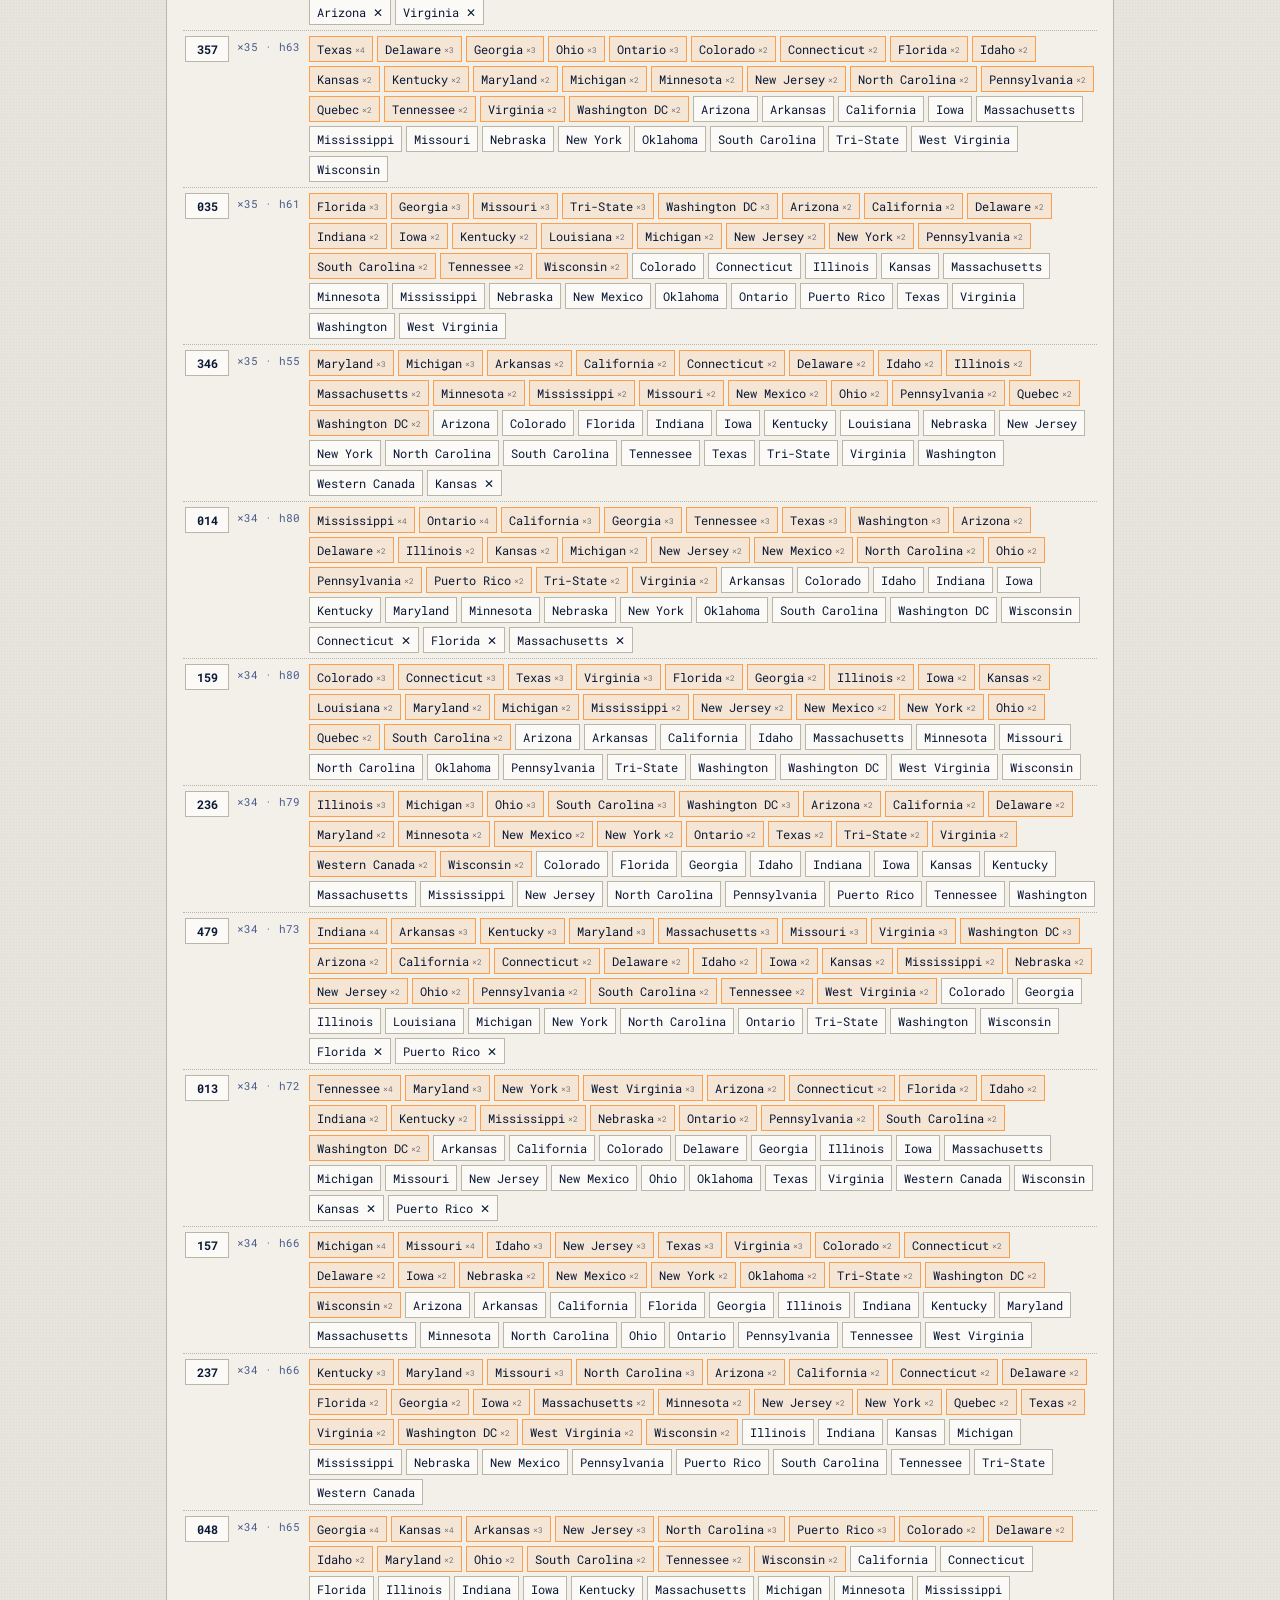
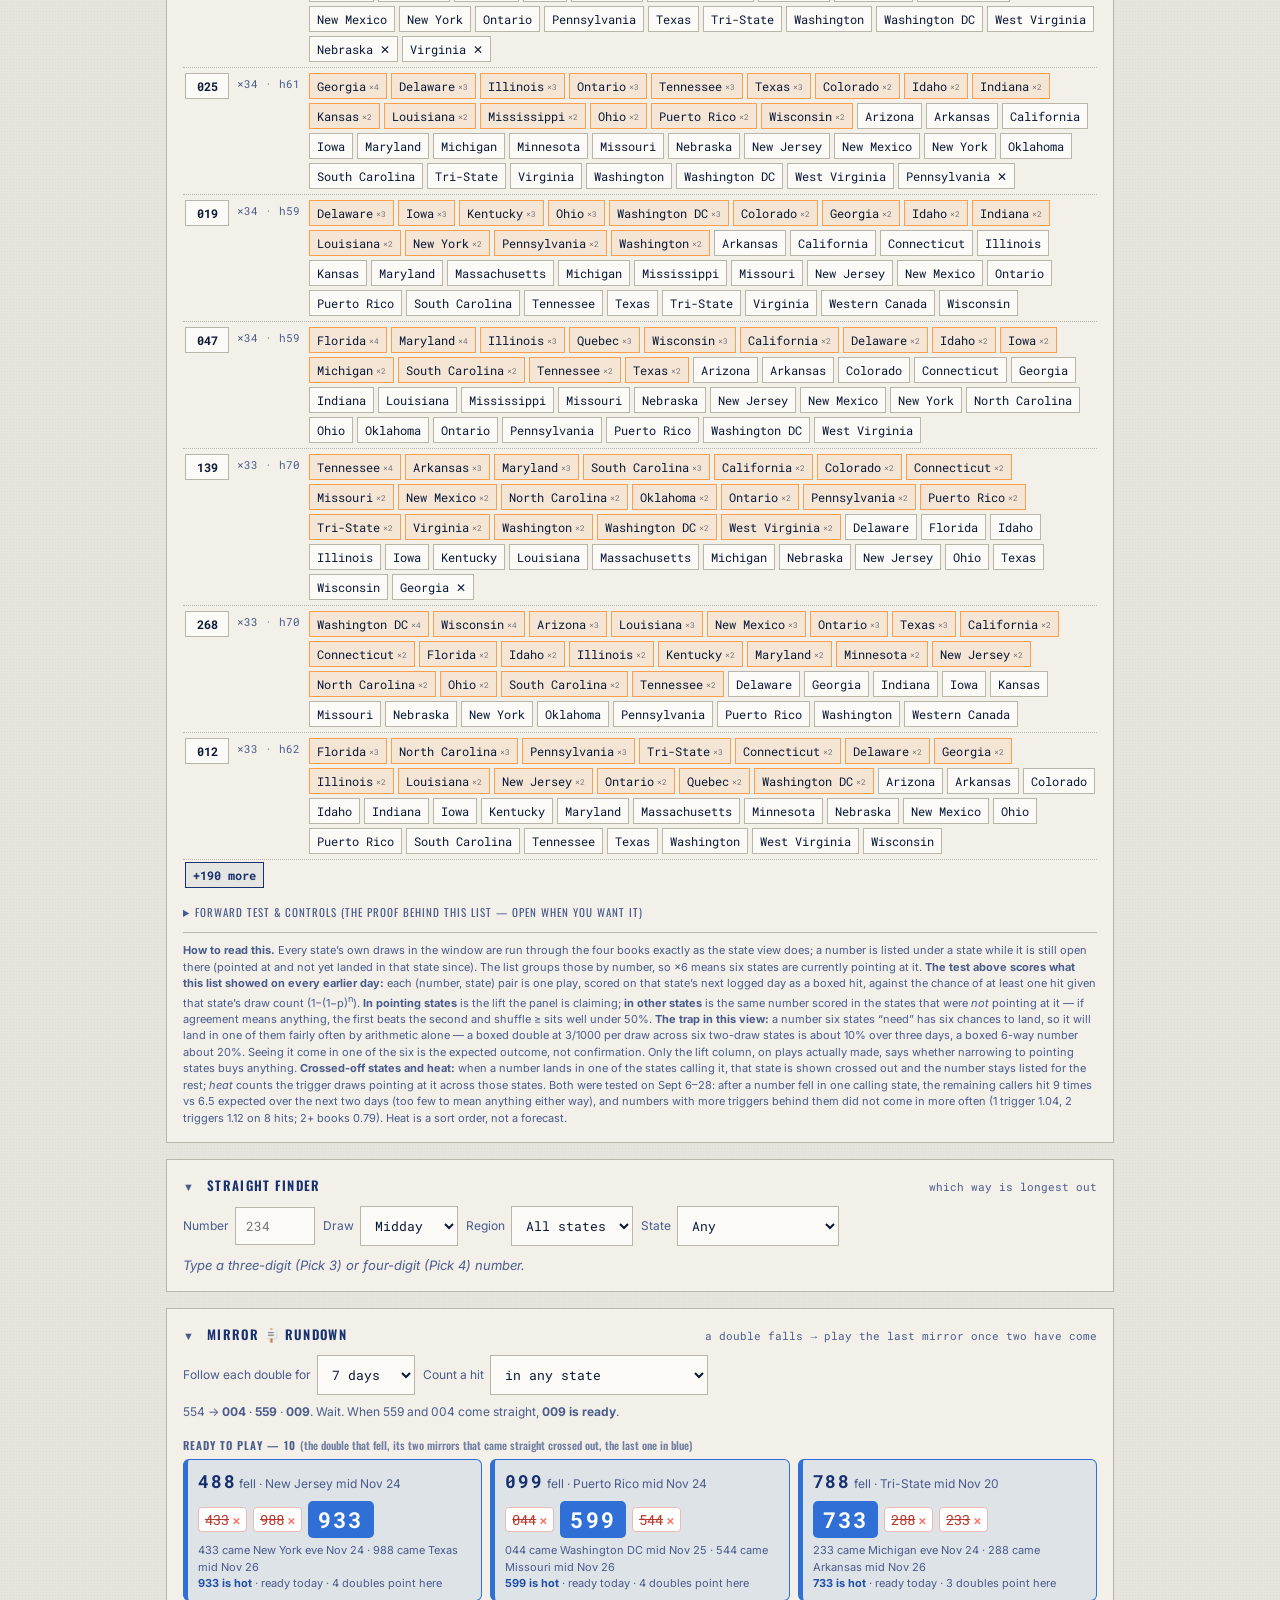
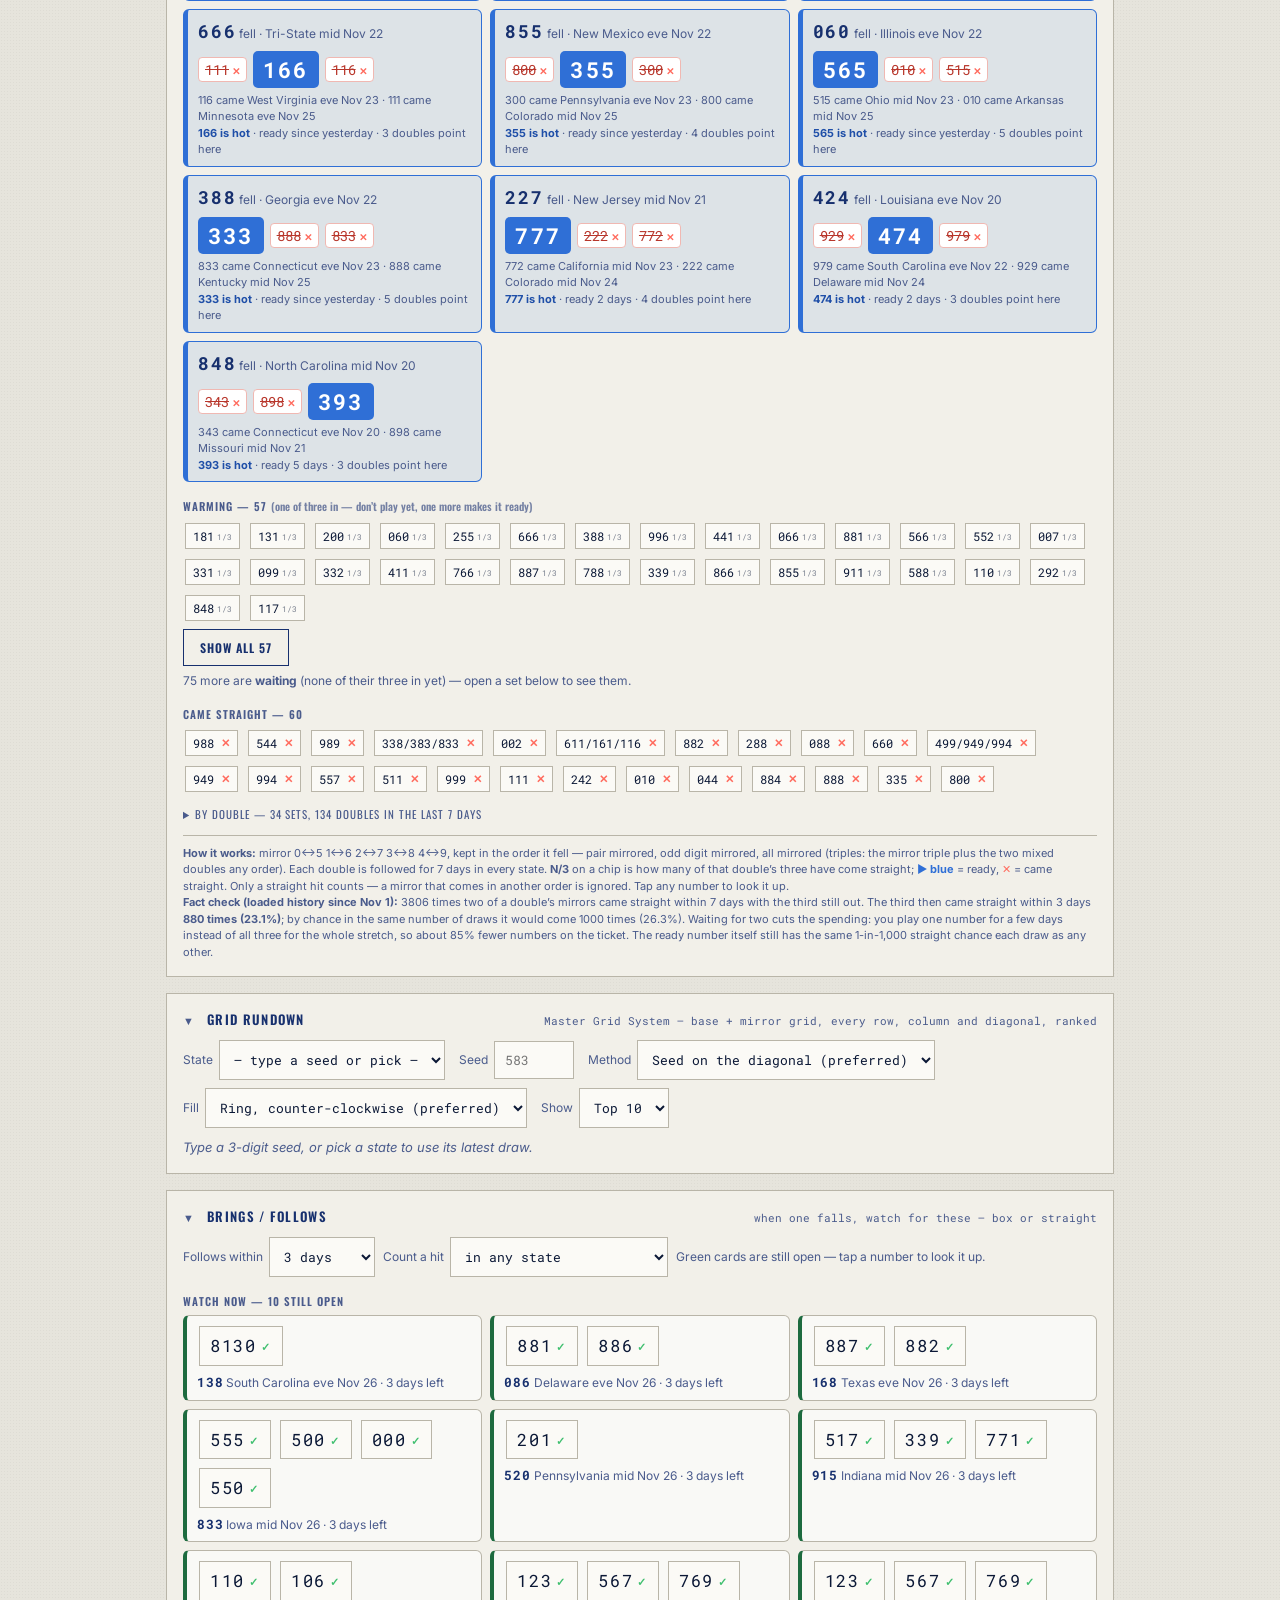
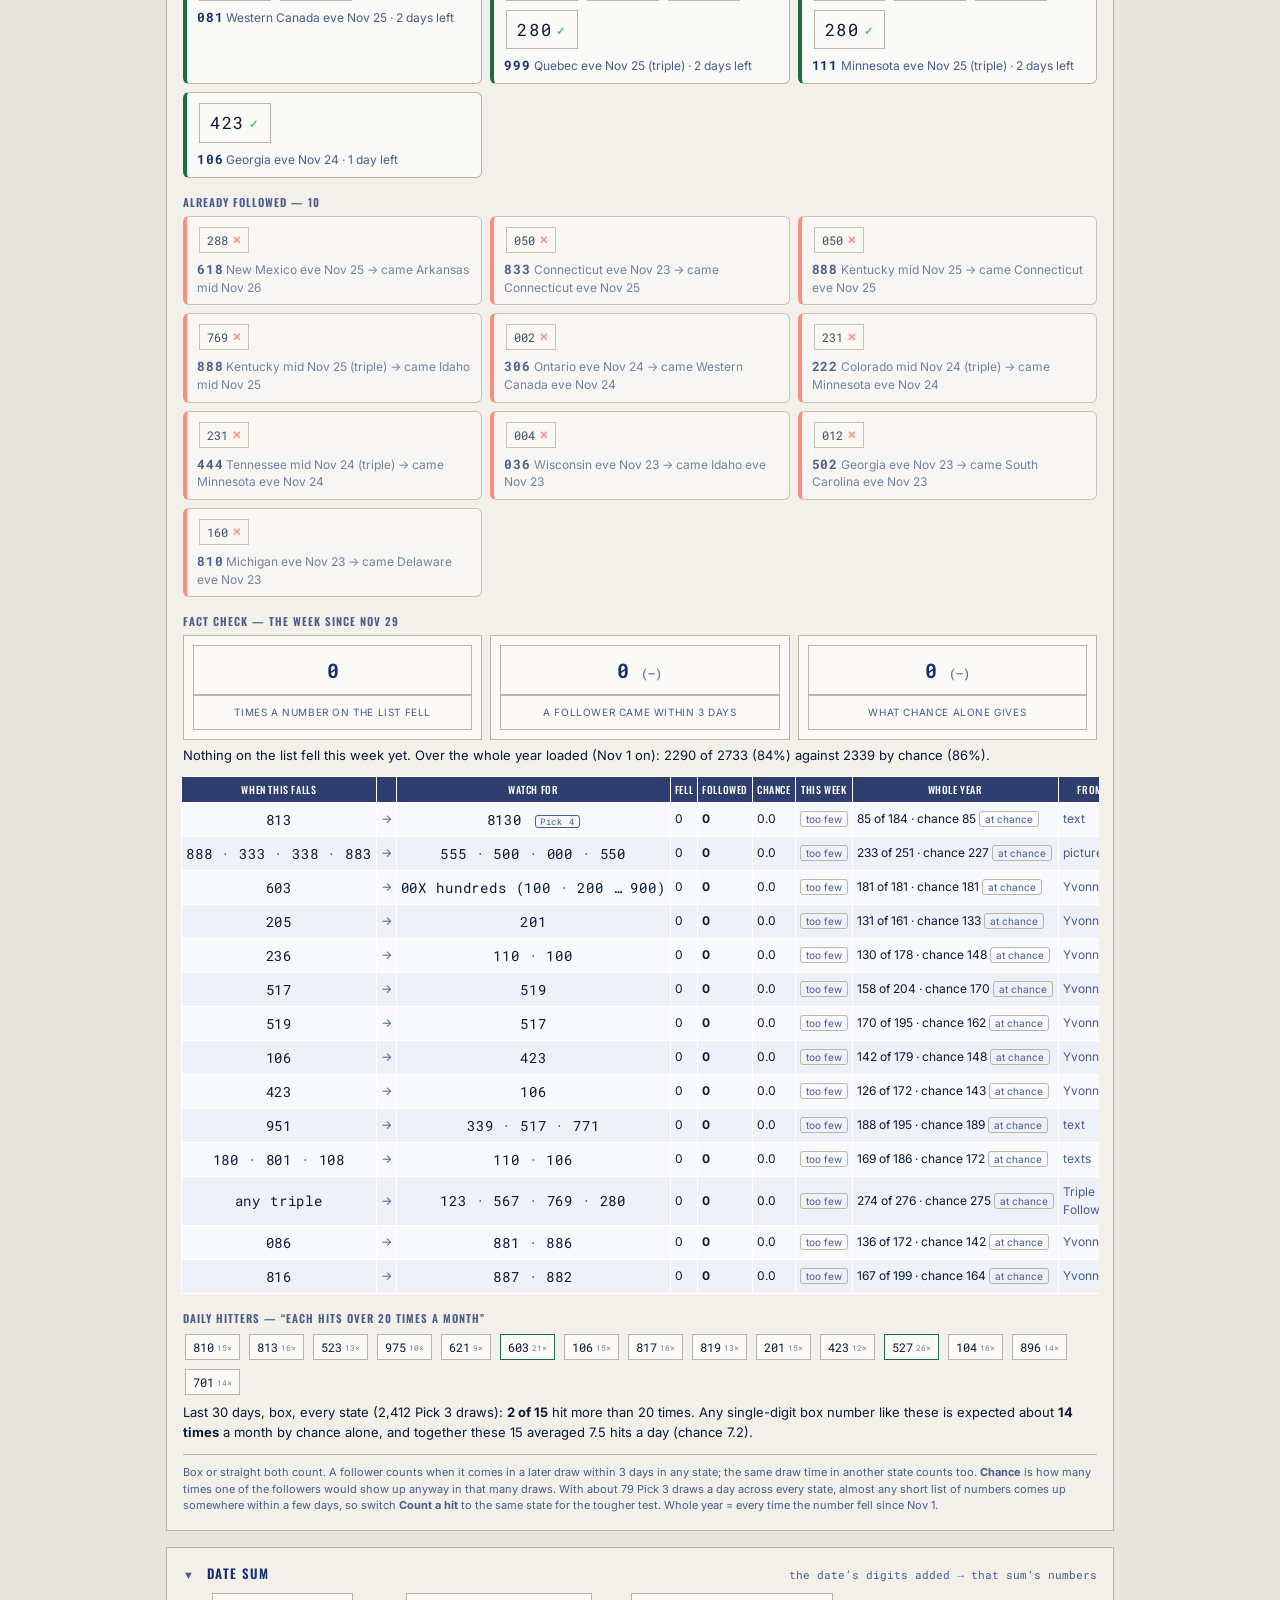
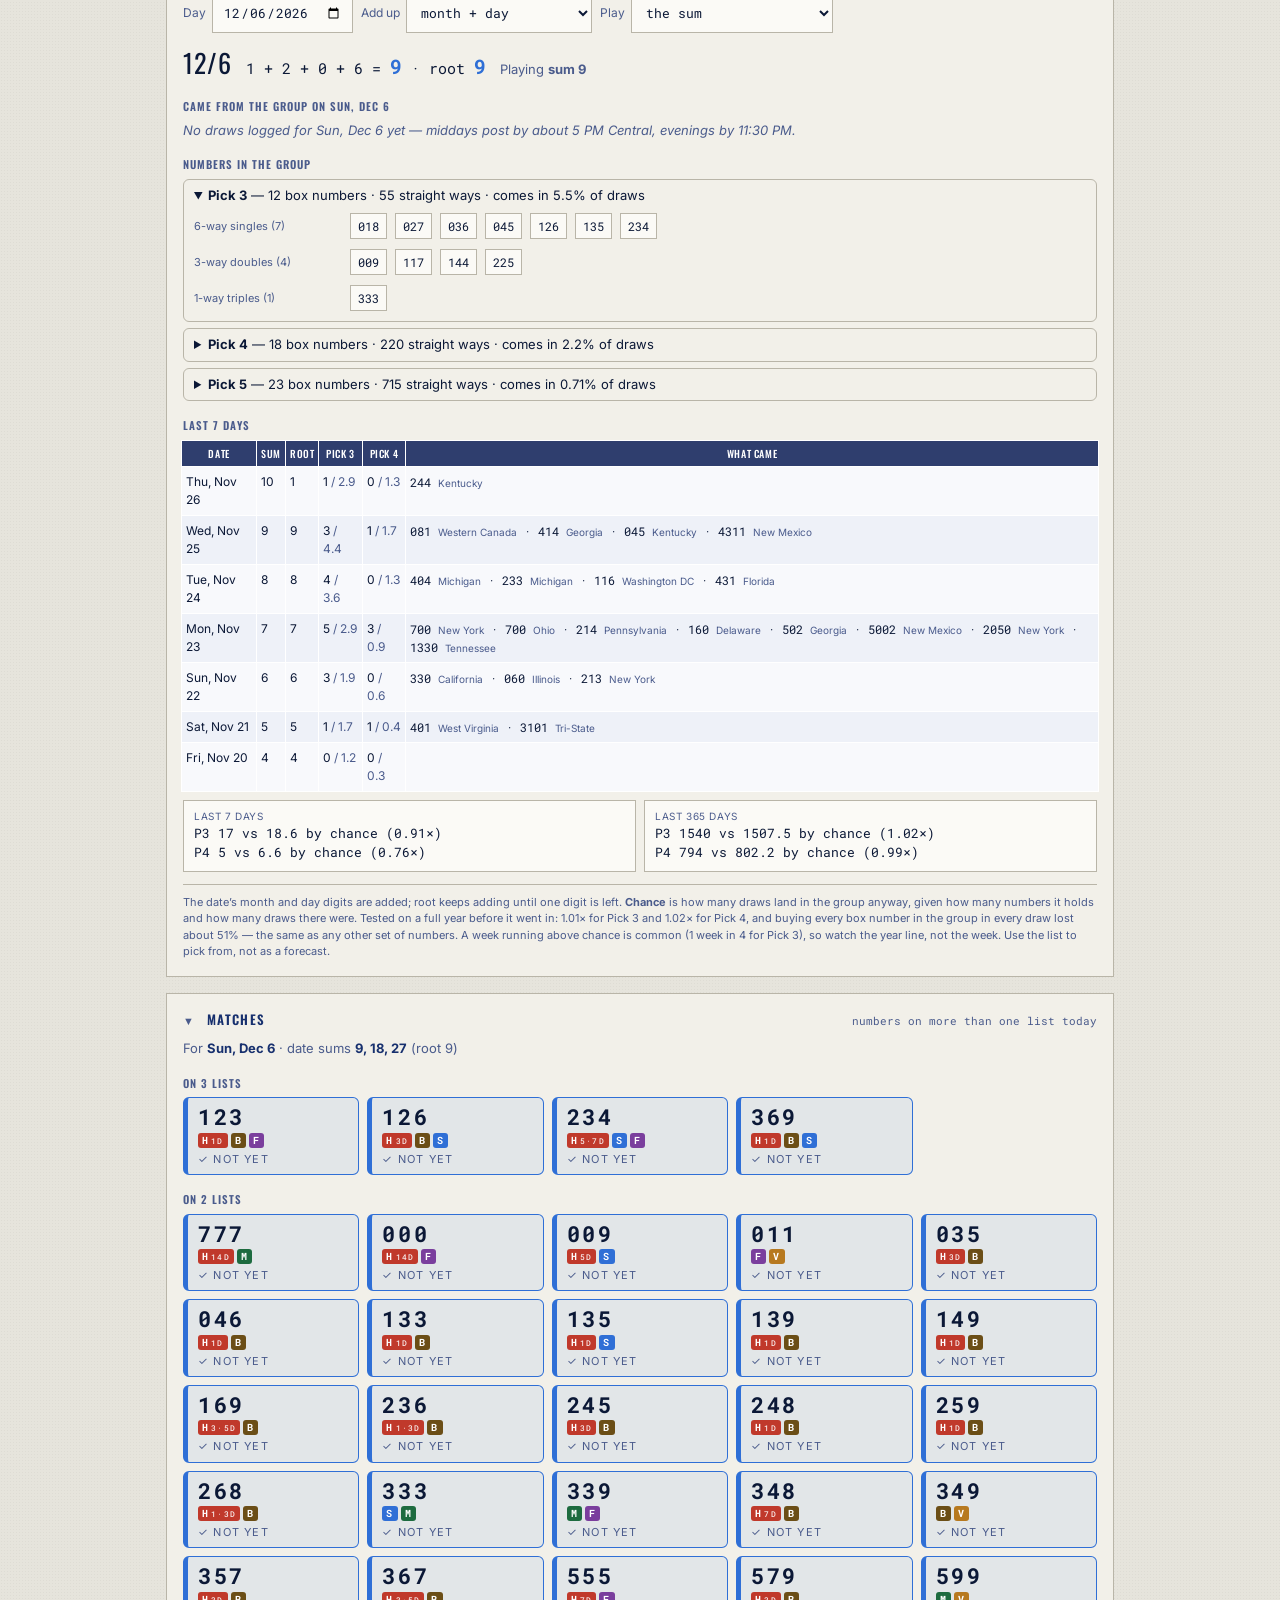
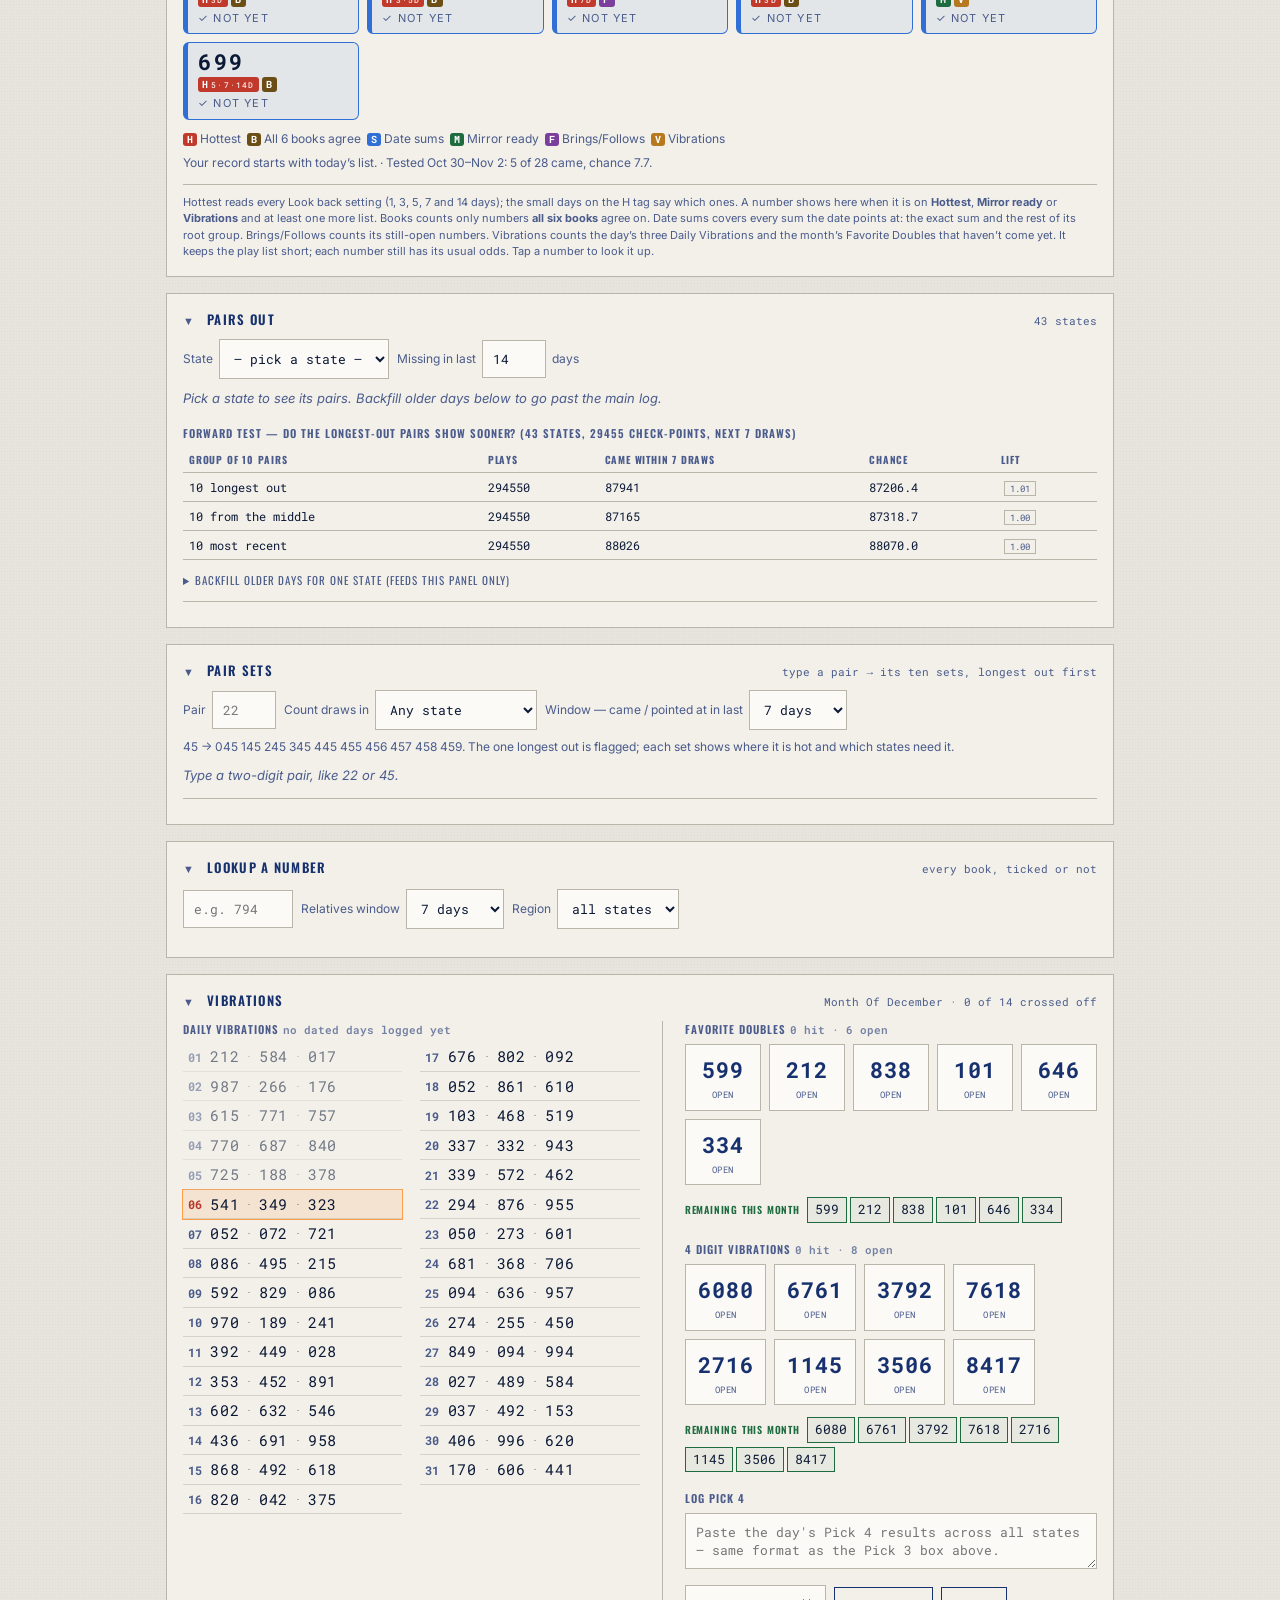
==== commit f8c14163: "Sync from claude.ai 2026-11-27 04:25 UTC: results + pages Co-Authored-By: Claude Opus 5.5 <noreply@a" ====
--- a/docs/index.html
+++ b/docs/index.html
@@ -246,6 +246,11 @@
 </div>
 
 <div class="card">
+  <h2>Grid Rundown <span class="count">Master Grid System &mdash; base + mirror grid, every row, column and diagonal, ranked</span></h2>
+  <div class="panelbody" id="gridHost"></div>
+</div>
+
+<div class="card">
   <h2>Brings / Follows <span class="count">when one falls, watch for these &mdash; box or straight</span></h2>
   <div class="panelbody" id="bfPanel">
     <div class="controls" style="margin-top:0;margin-bottom:10px">
@@ -414,5 +419,6 @@
 
 </div>
 
-<script src="app-31.js"></script>
+<script>window.GRID_CFG={N:3,top:10,_c:null,_n:-1,seq(){const d=sfDraws(3);if(d.length===this._n)return this._c;const o={};d.forEach(x=>(o[x.c]=o[x.c]||[]).push({d:x.date,s:x.s,n:x.n}));this._n=d.length;return this._c=o;},name:c=>nm(c),look:n=>openLookup(n)};</script>
+<script src="app-32.js"></script>
 </body></html>
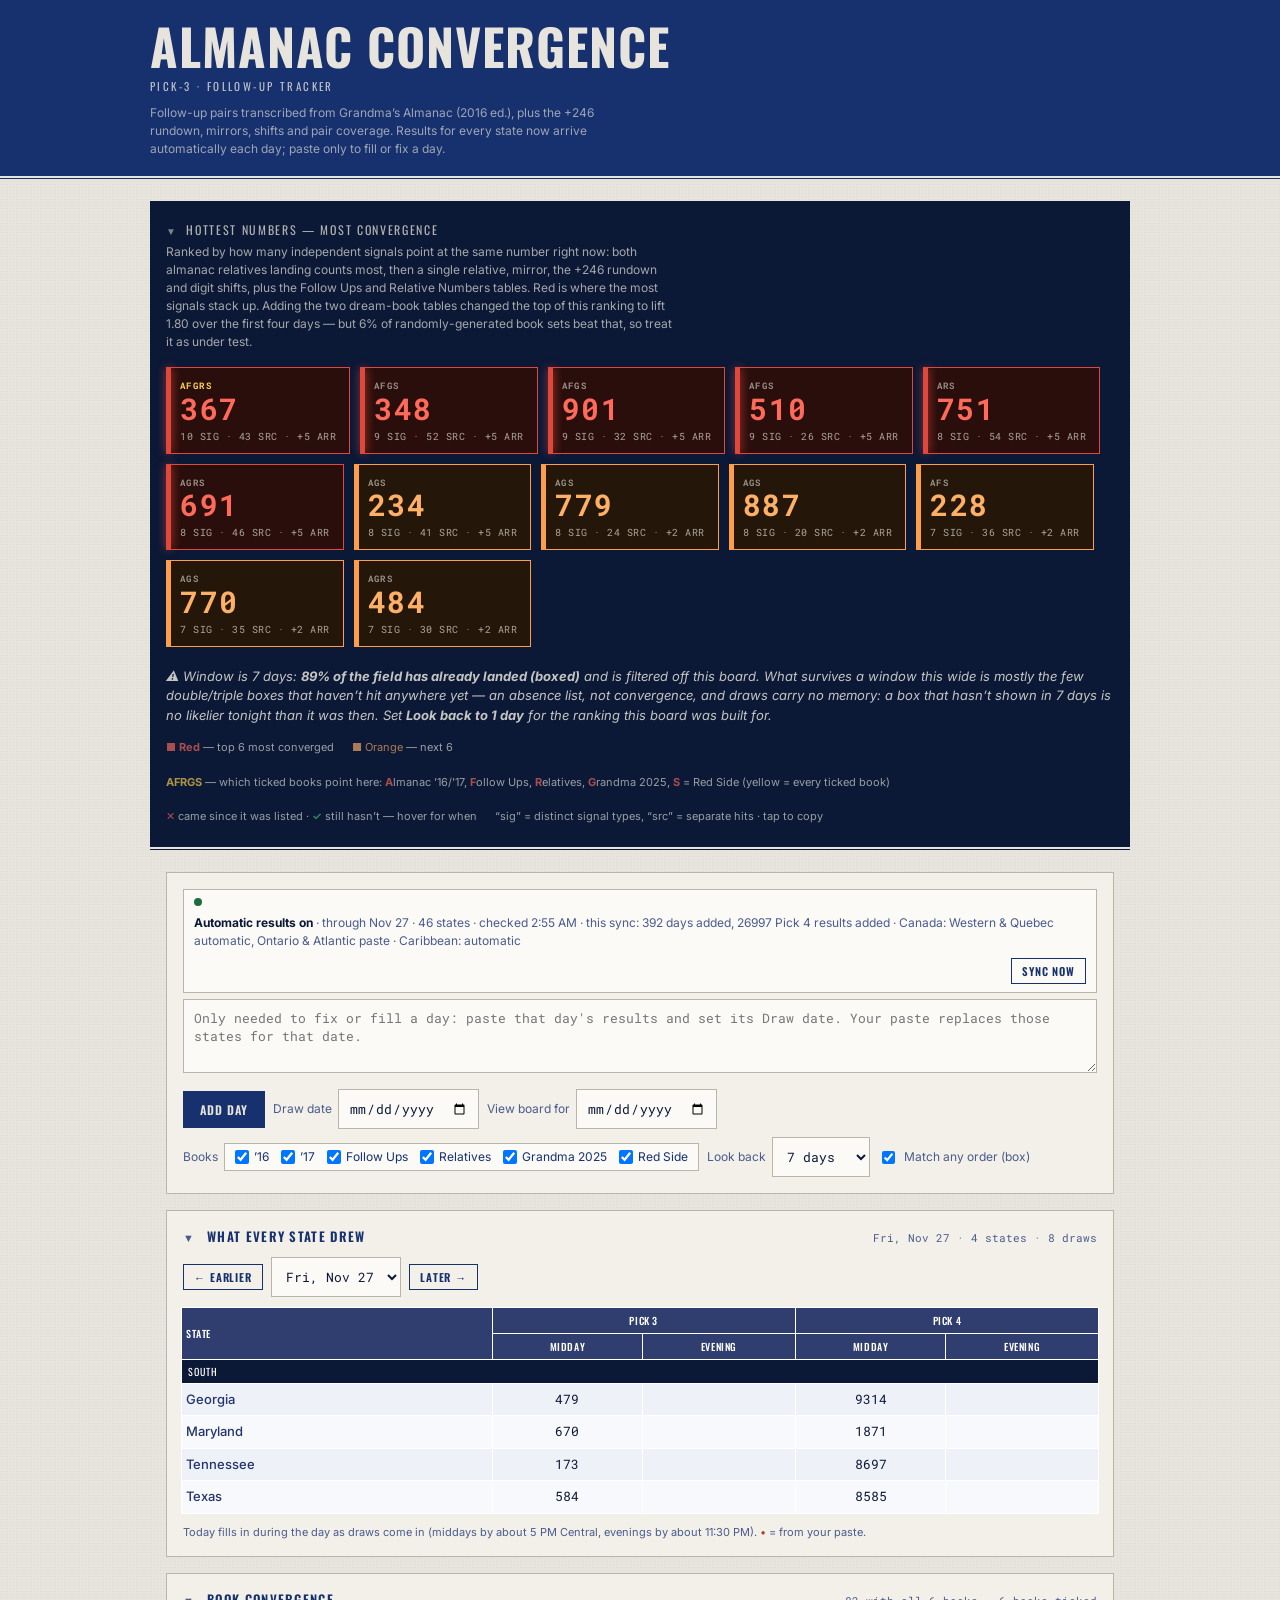
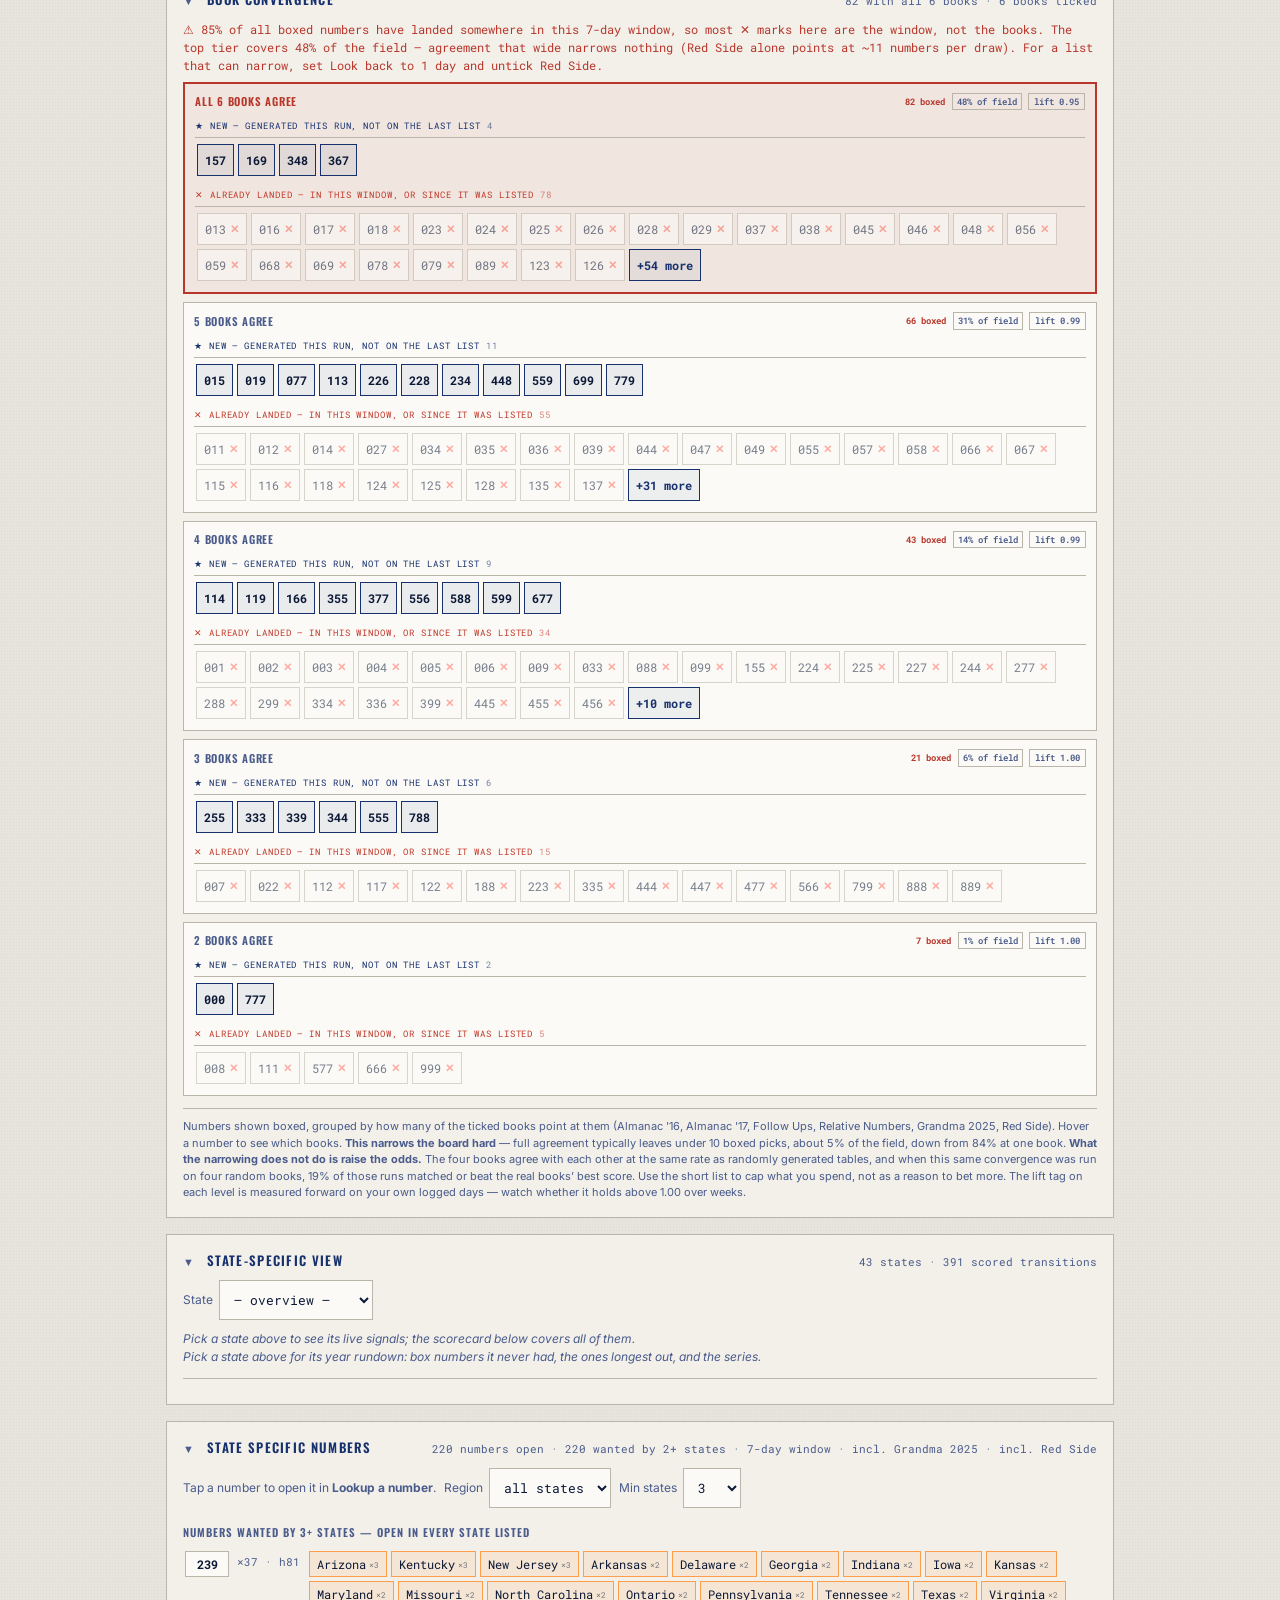
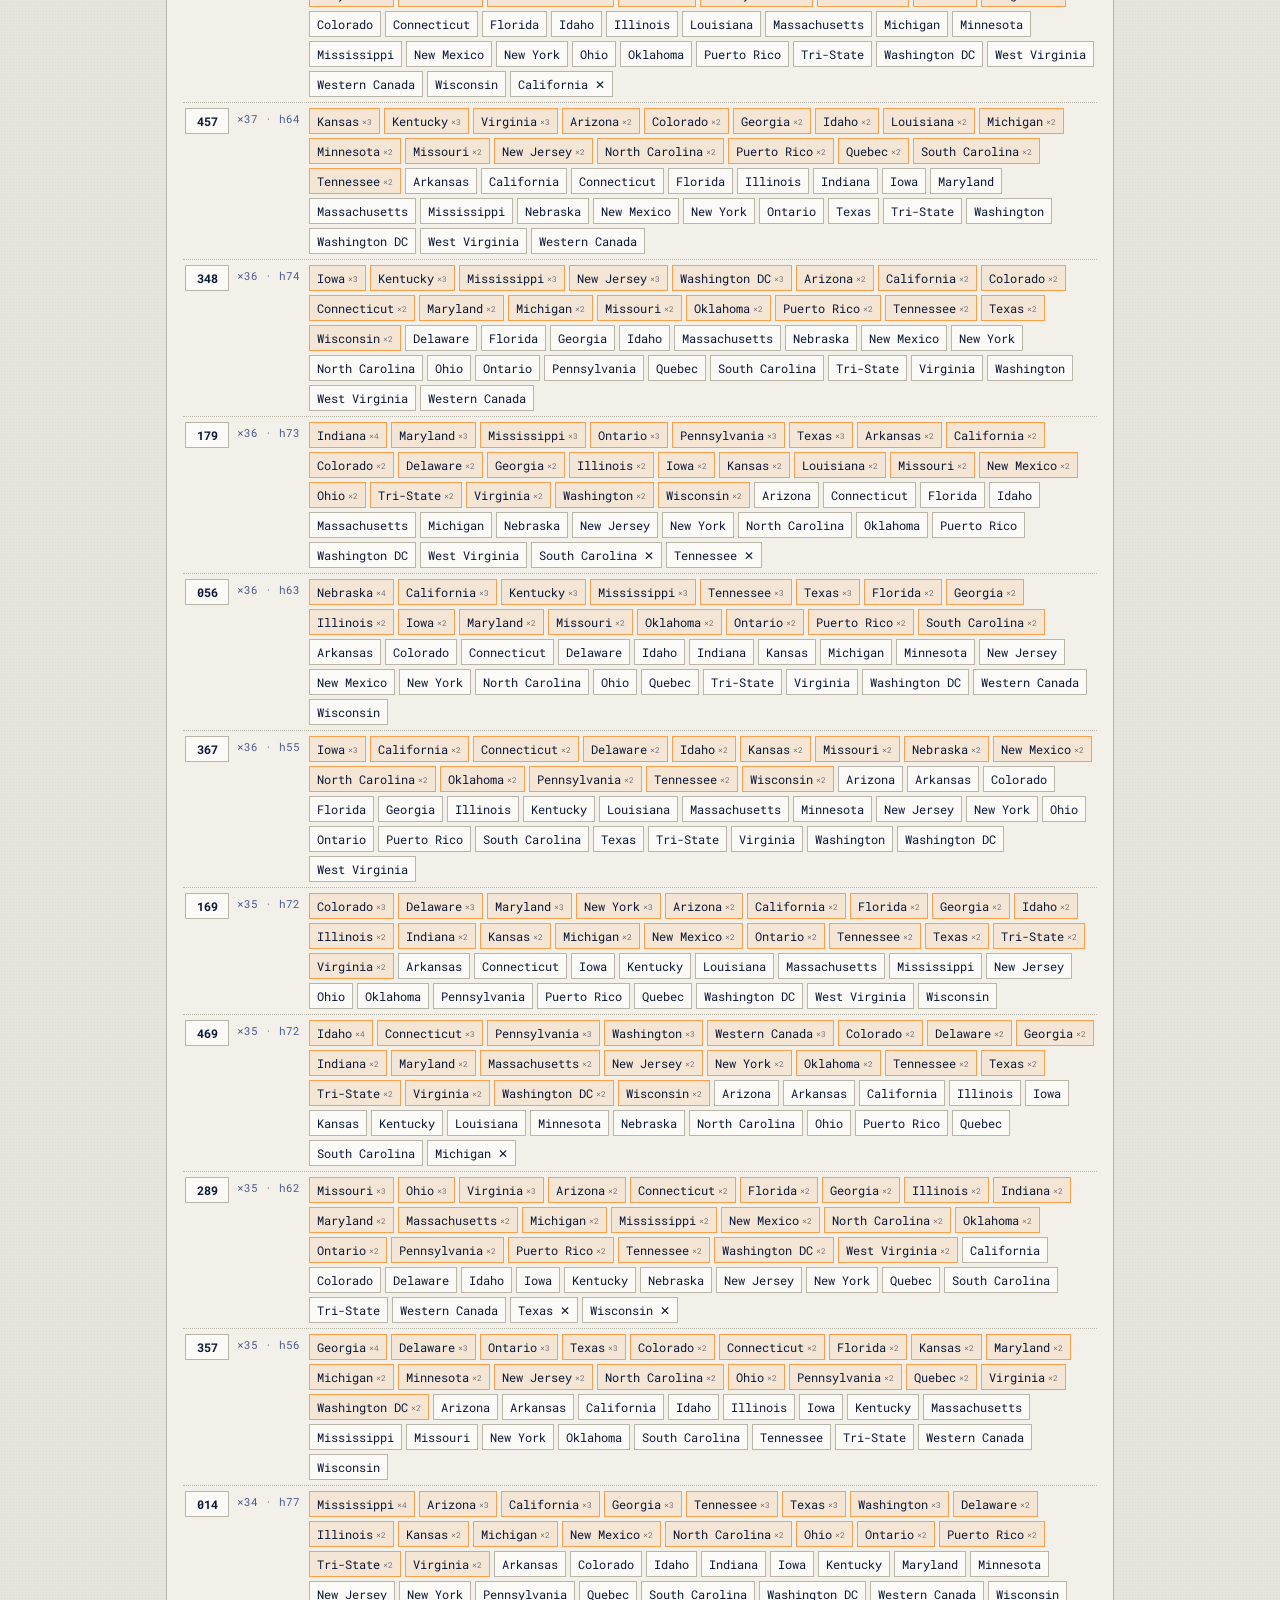
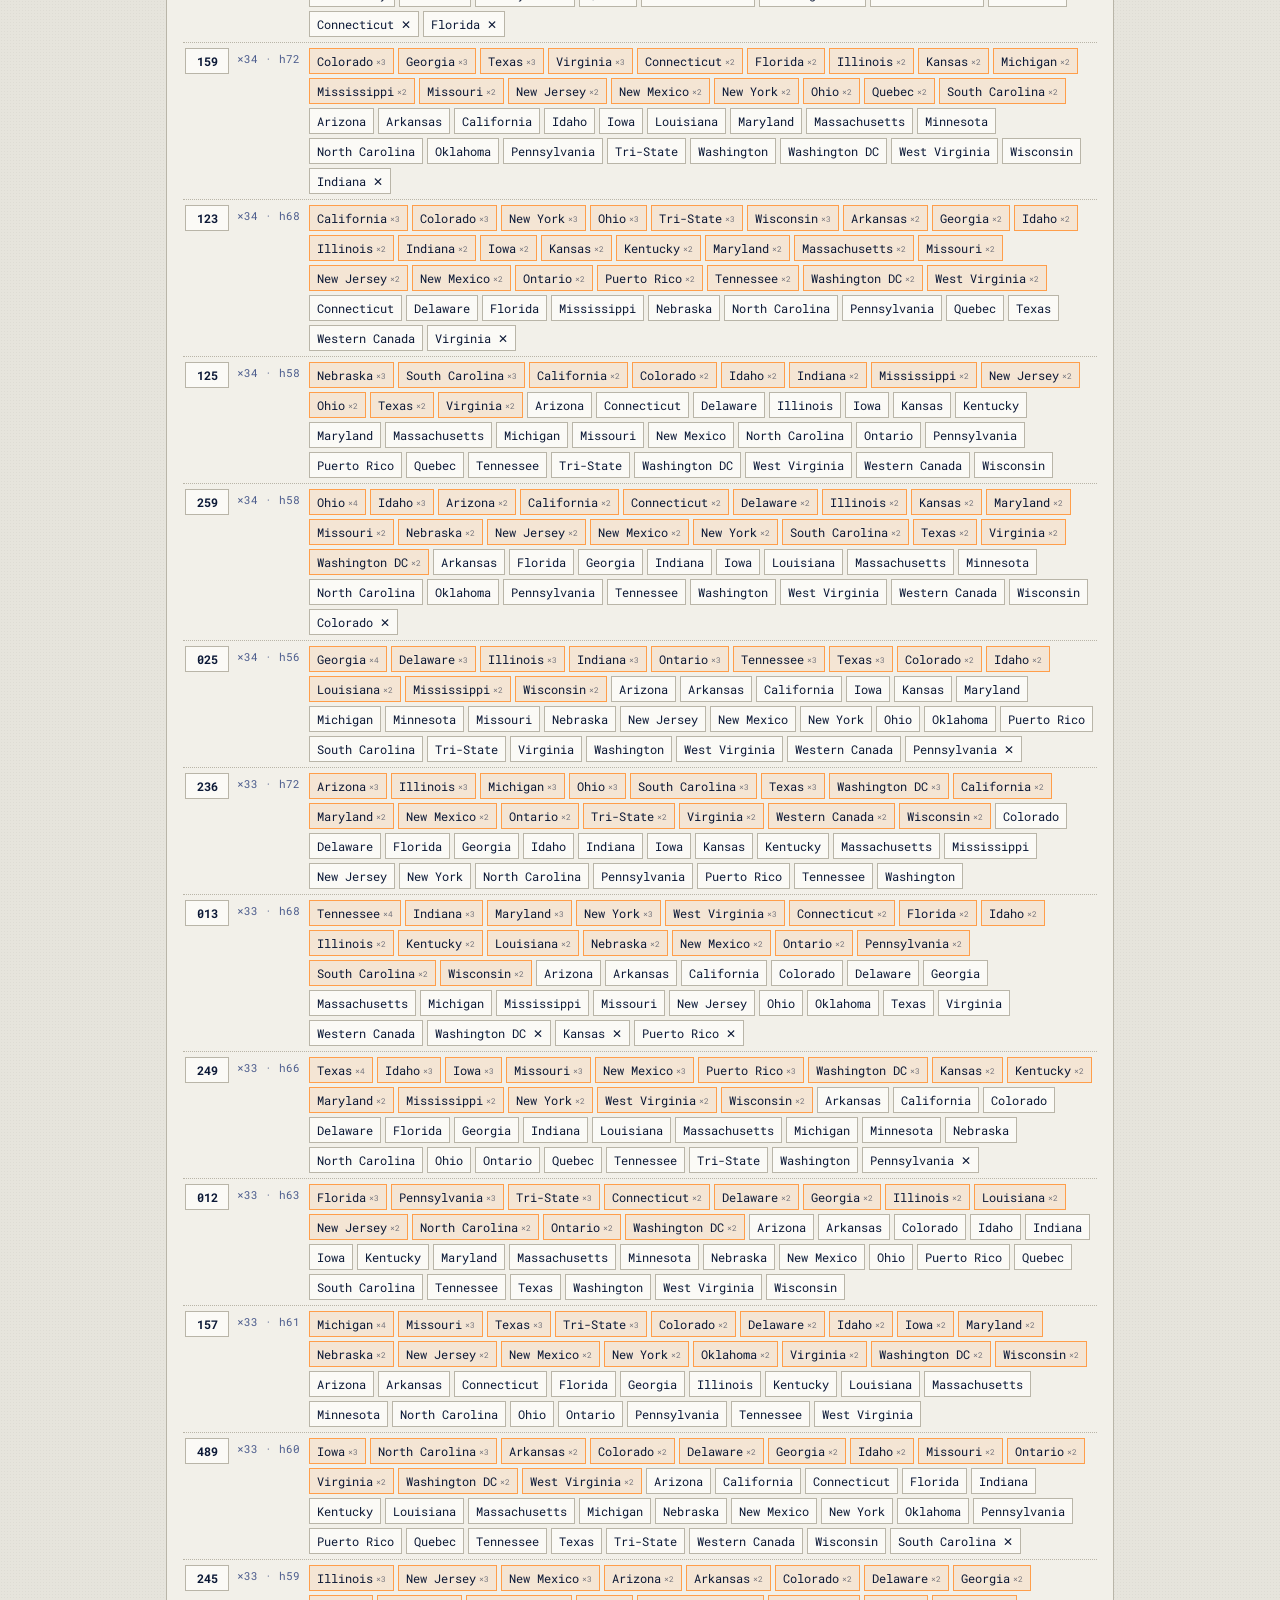
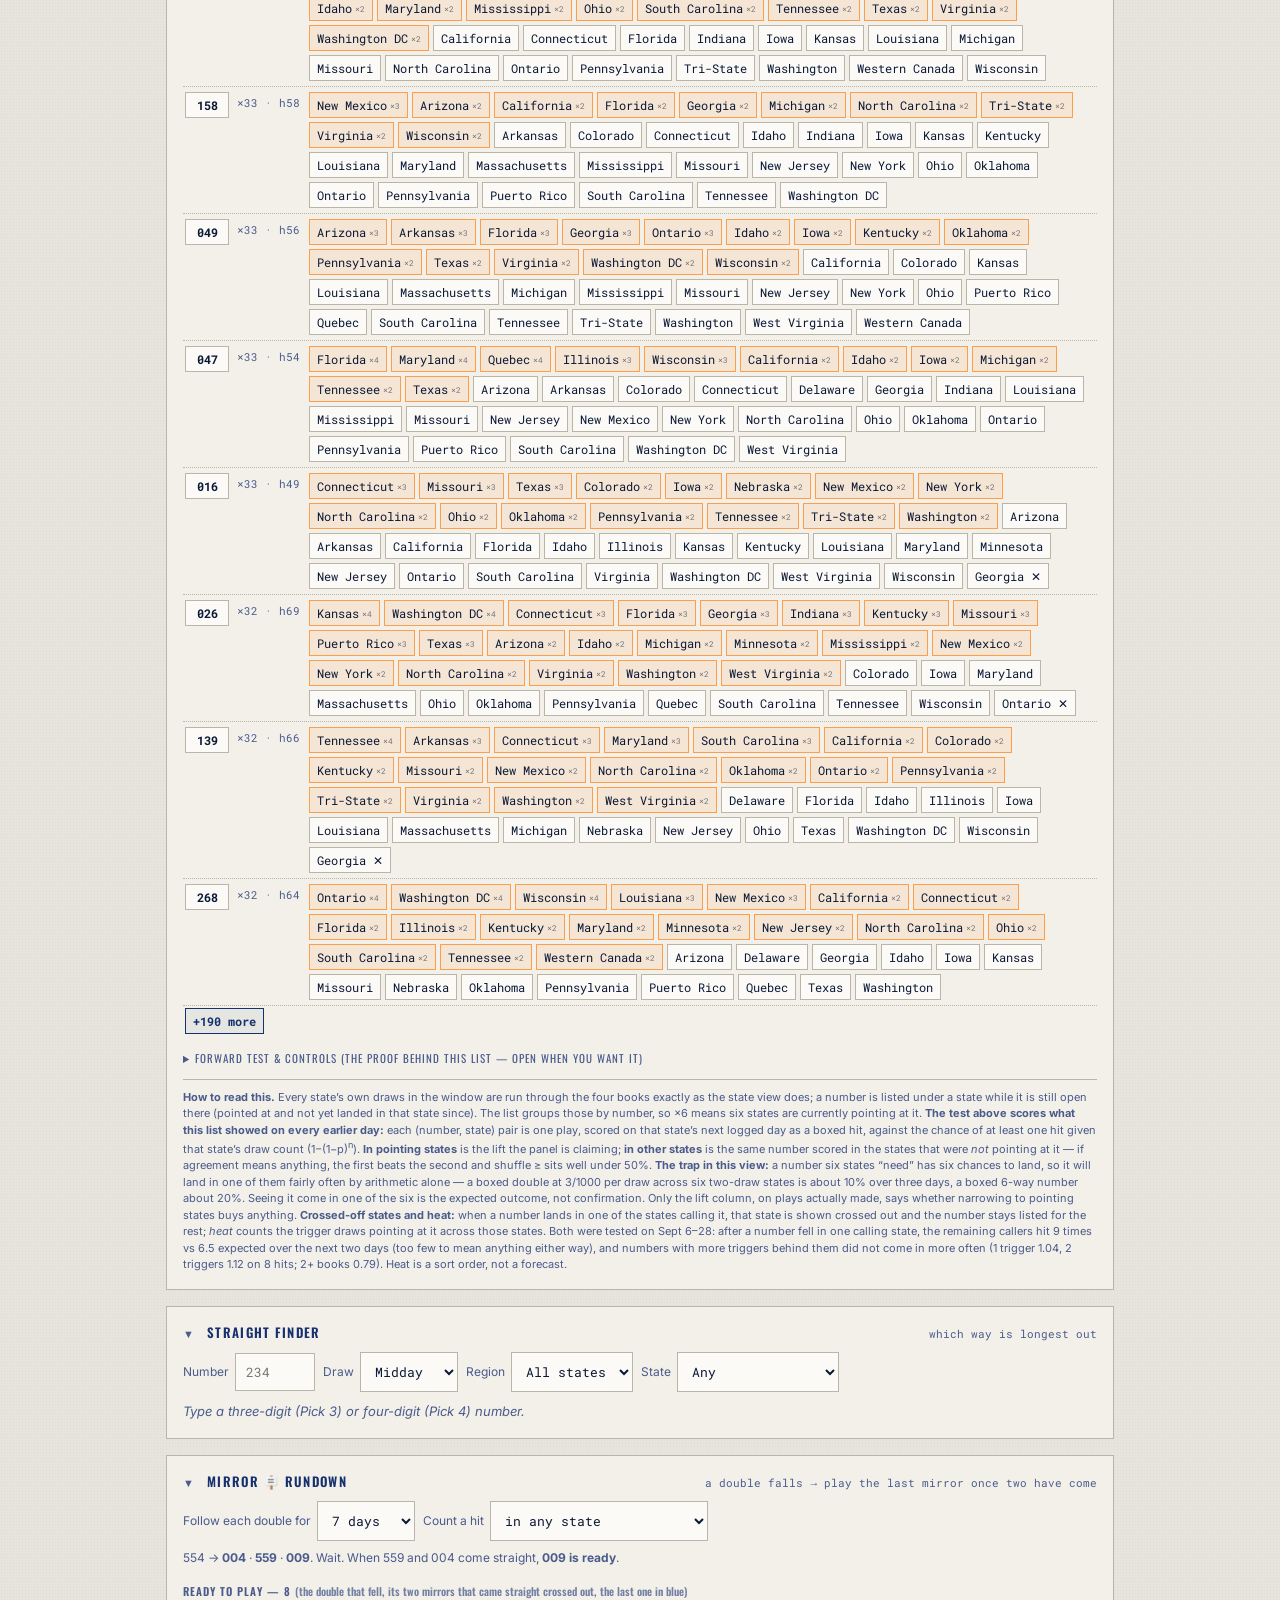
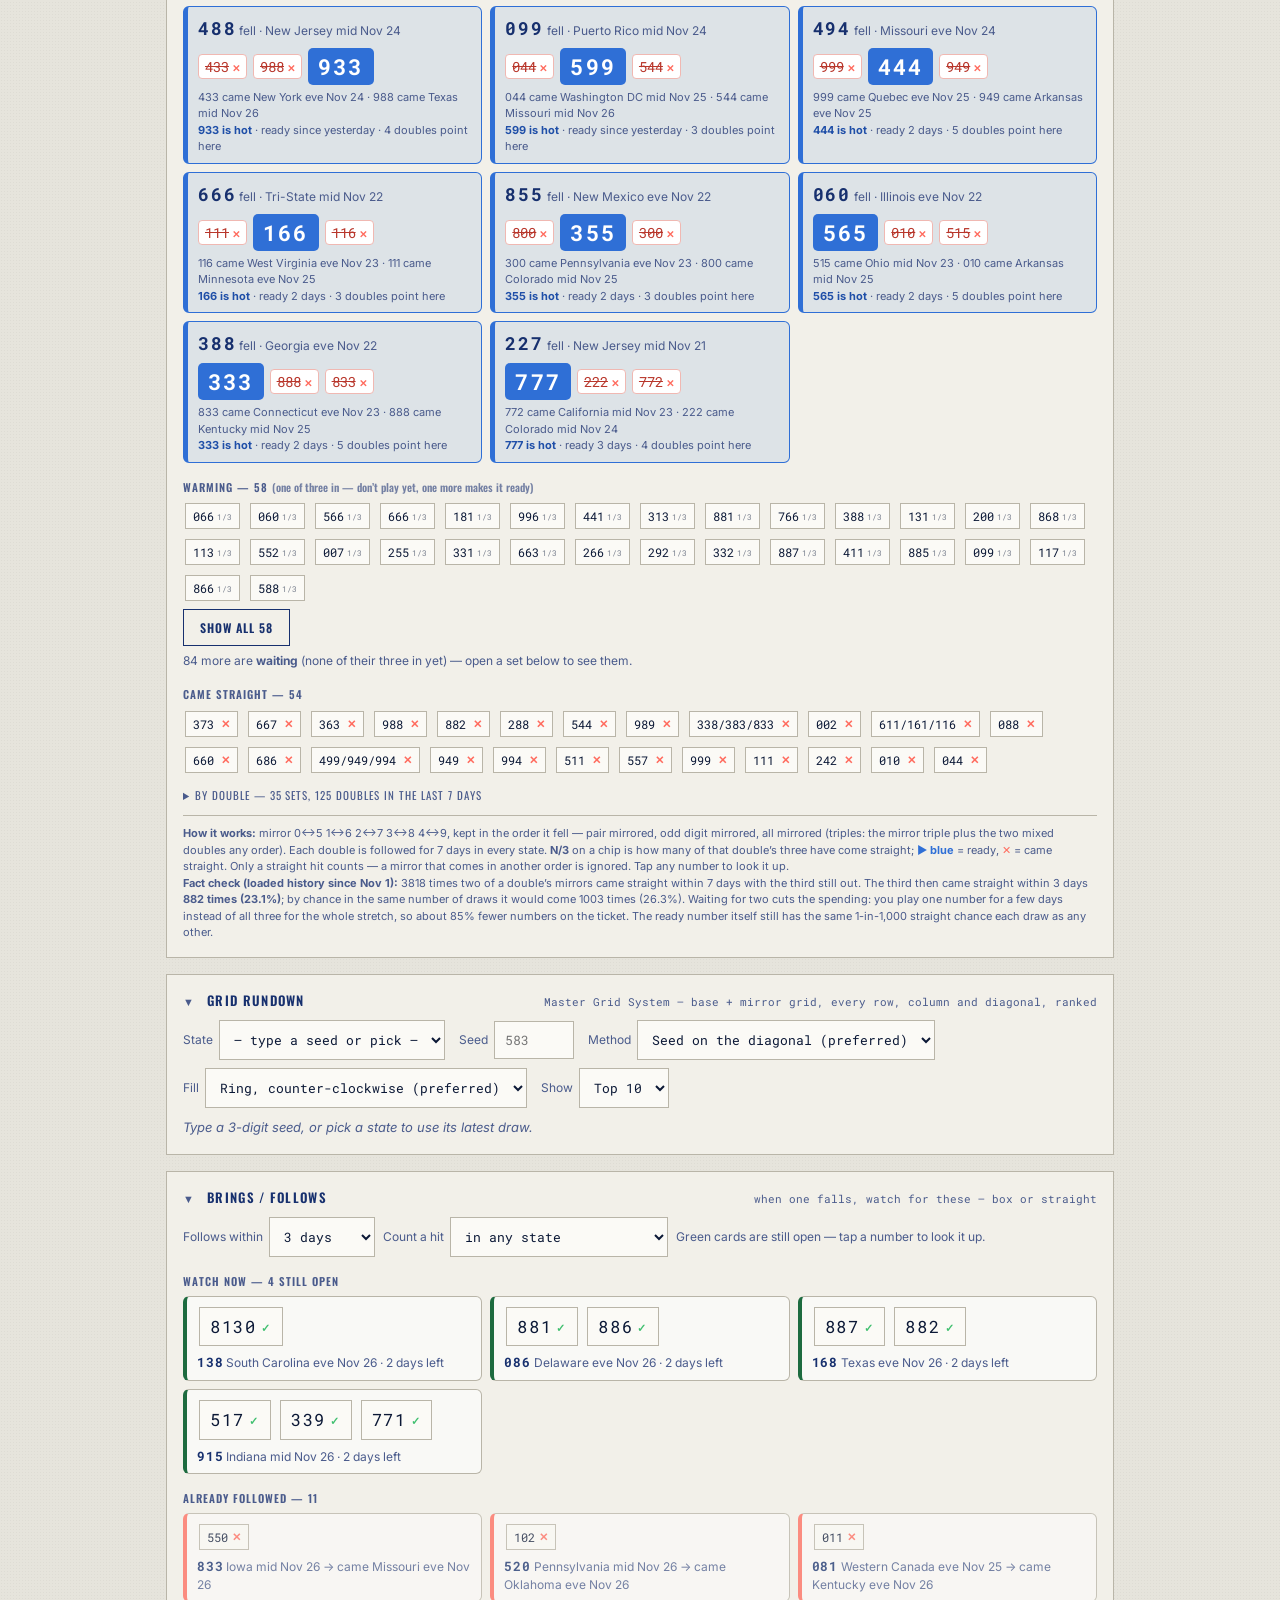
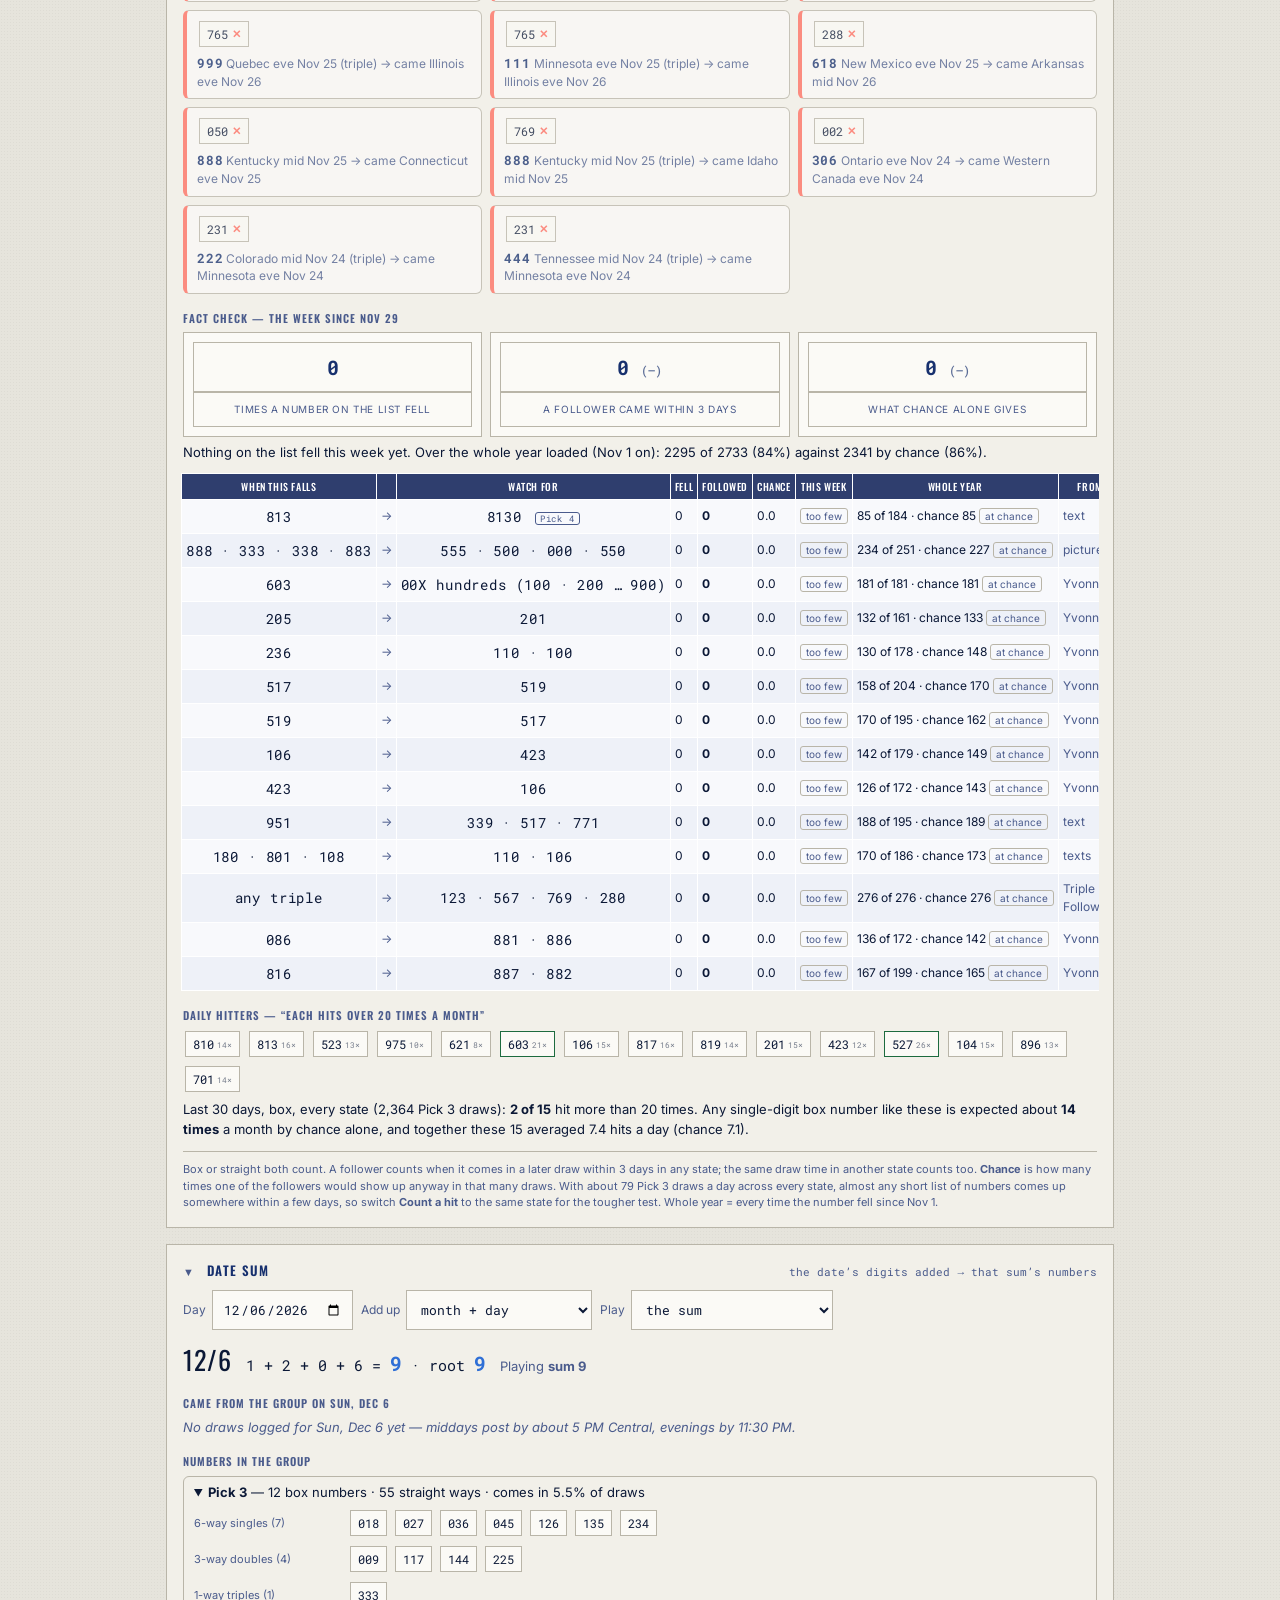
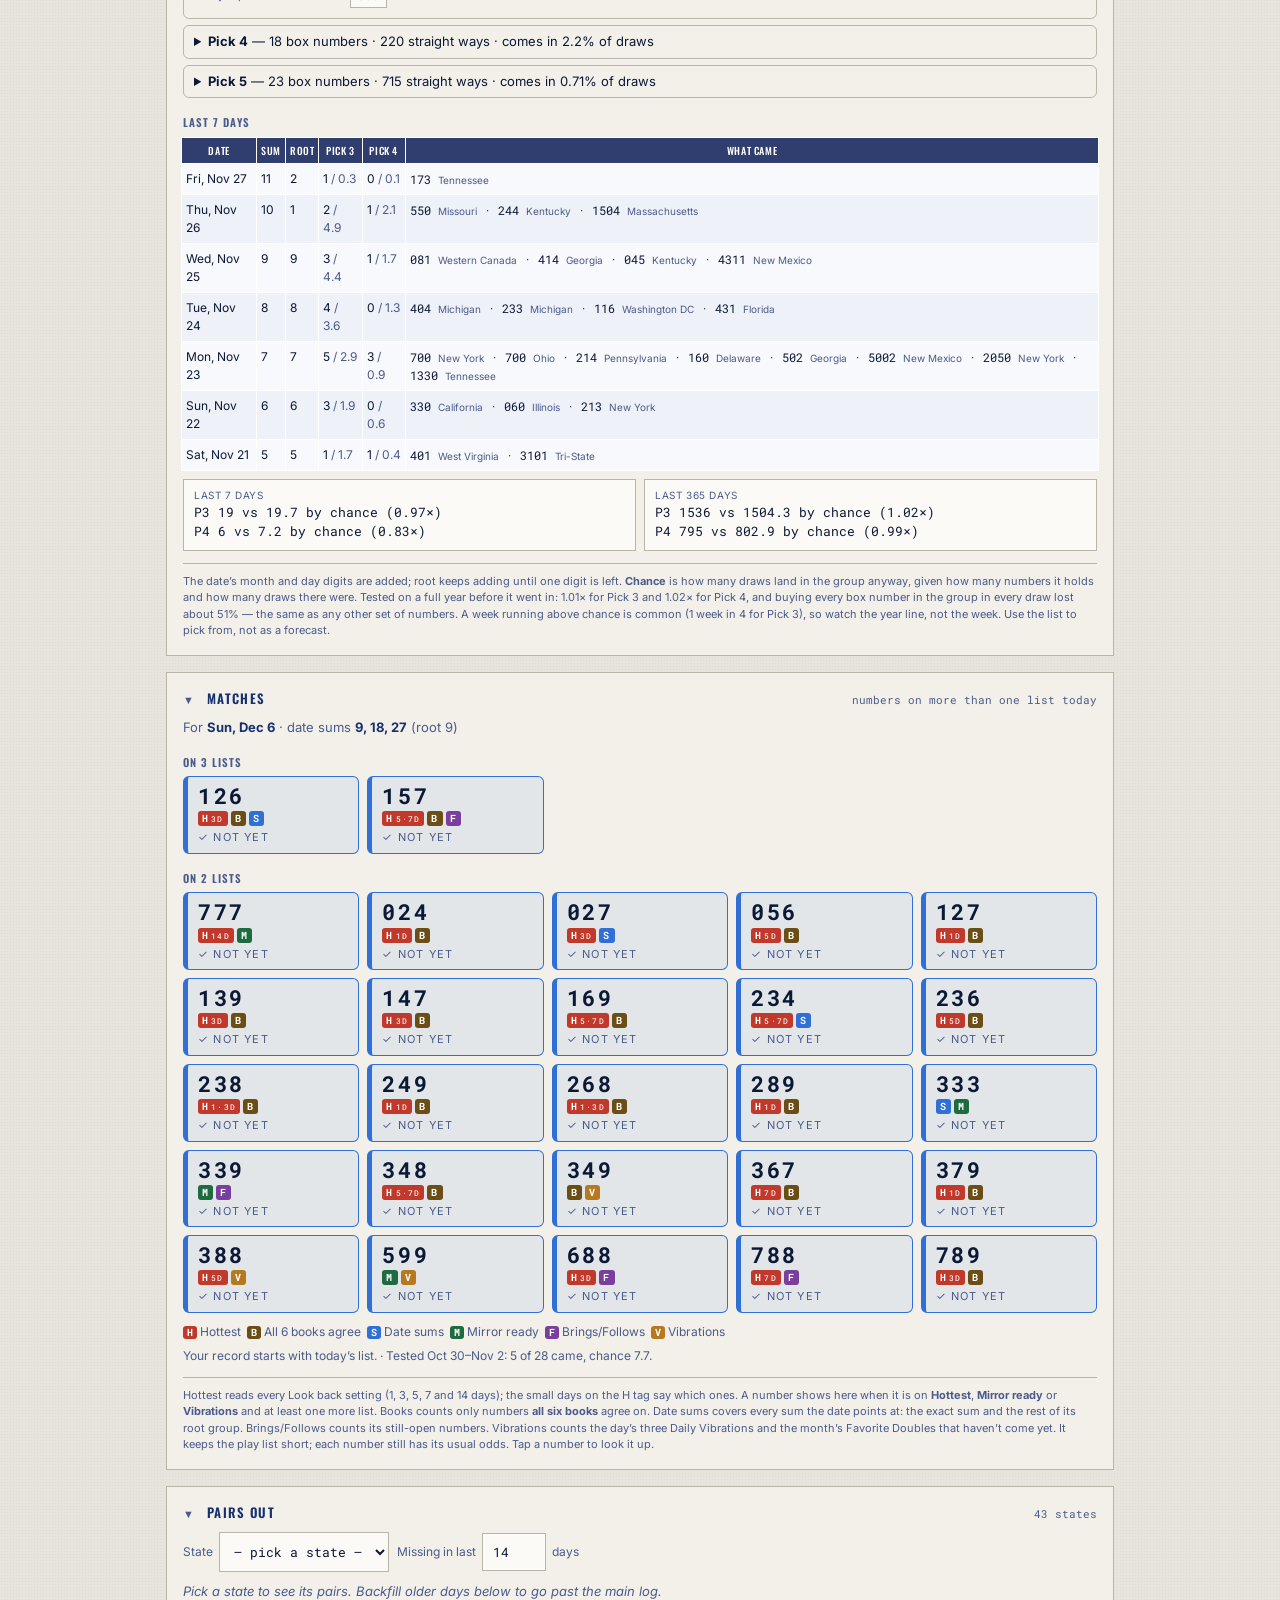
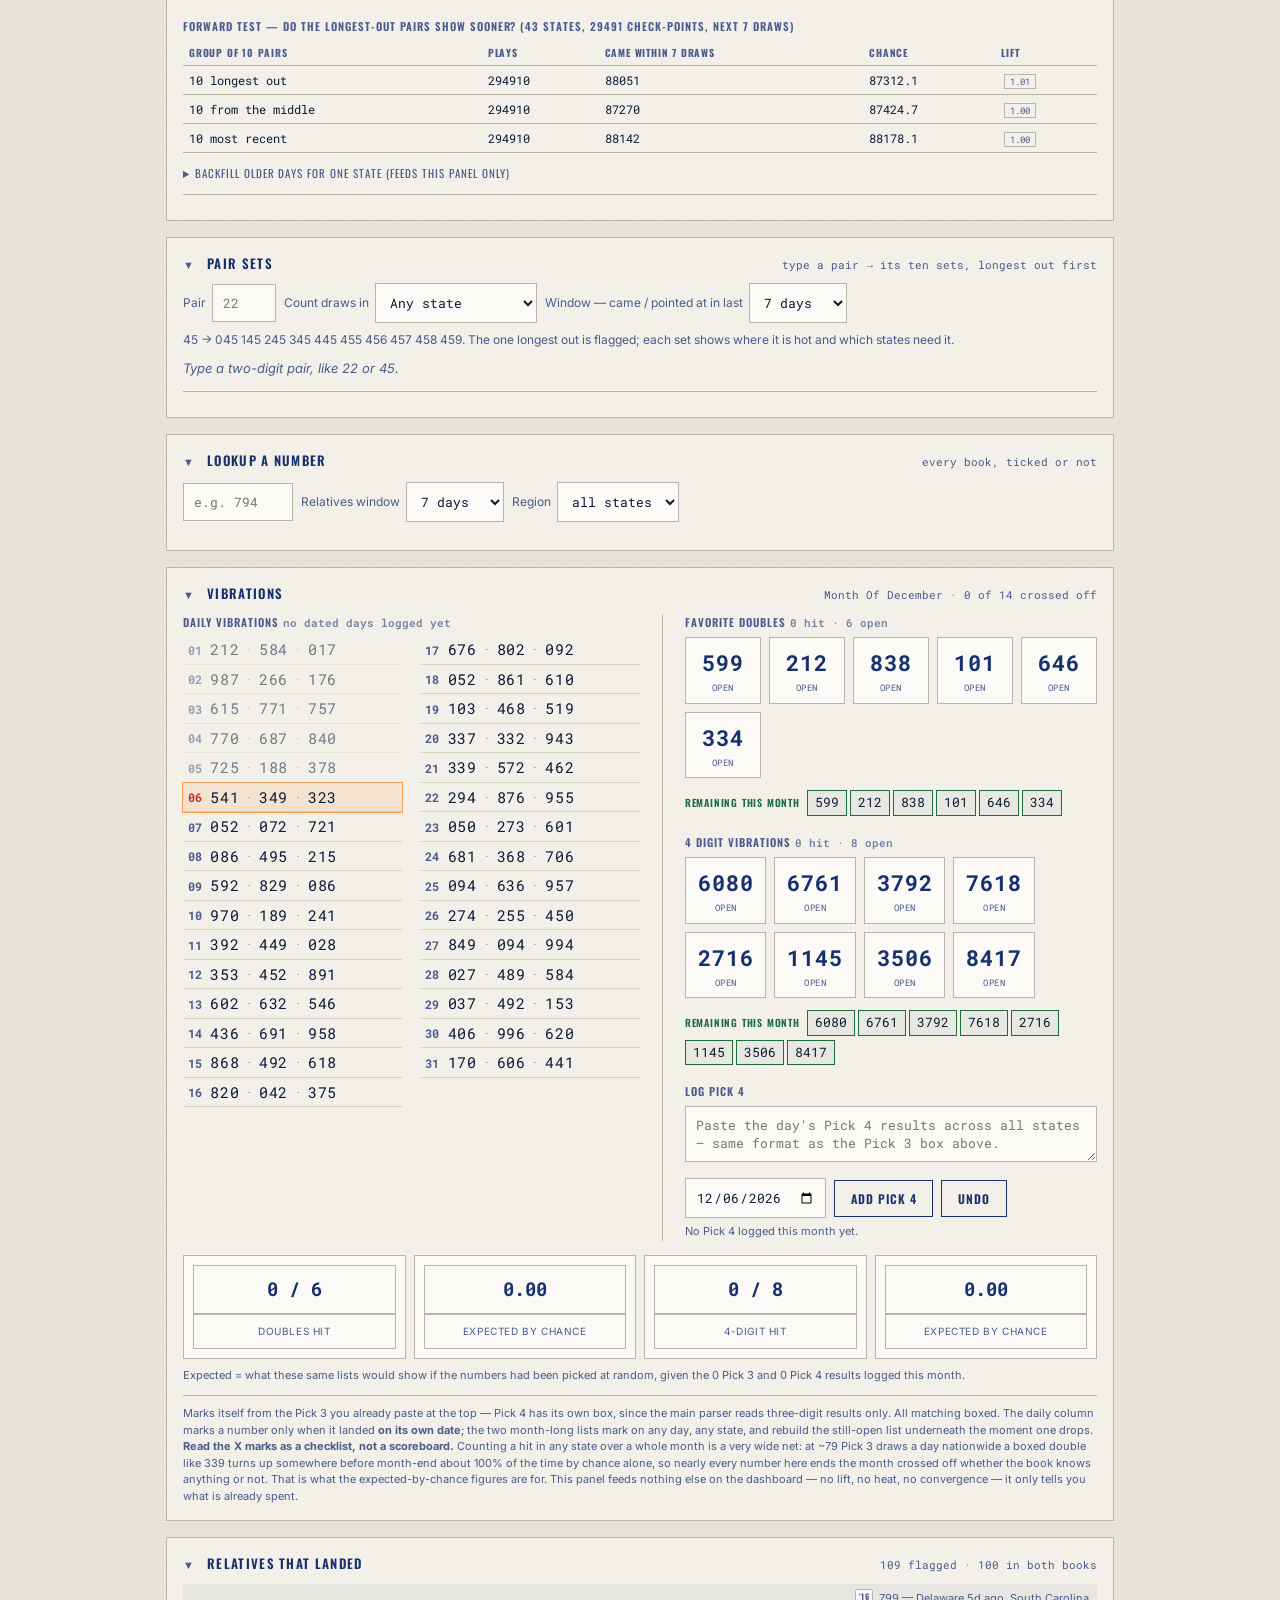
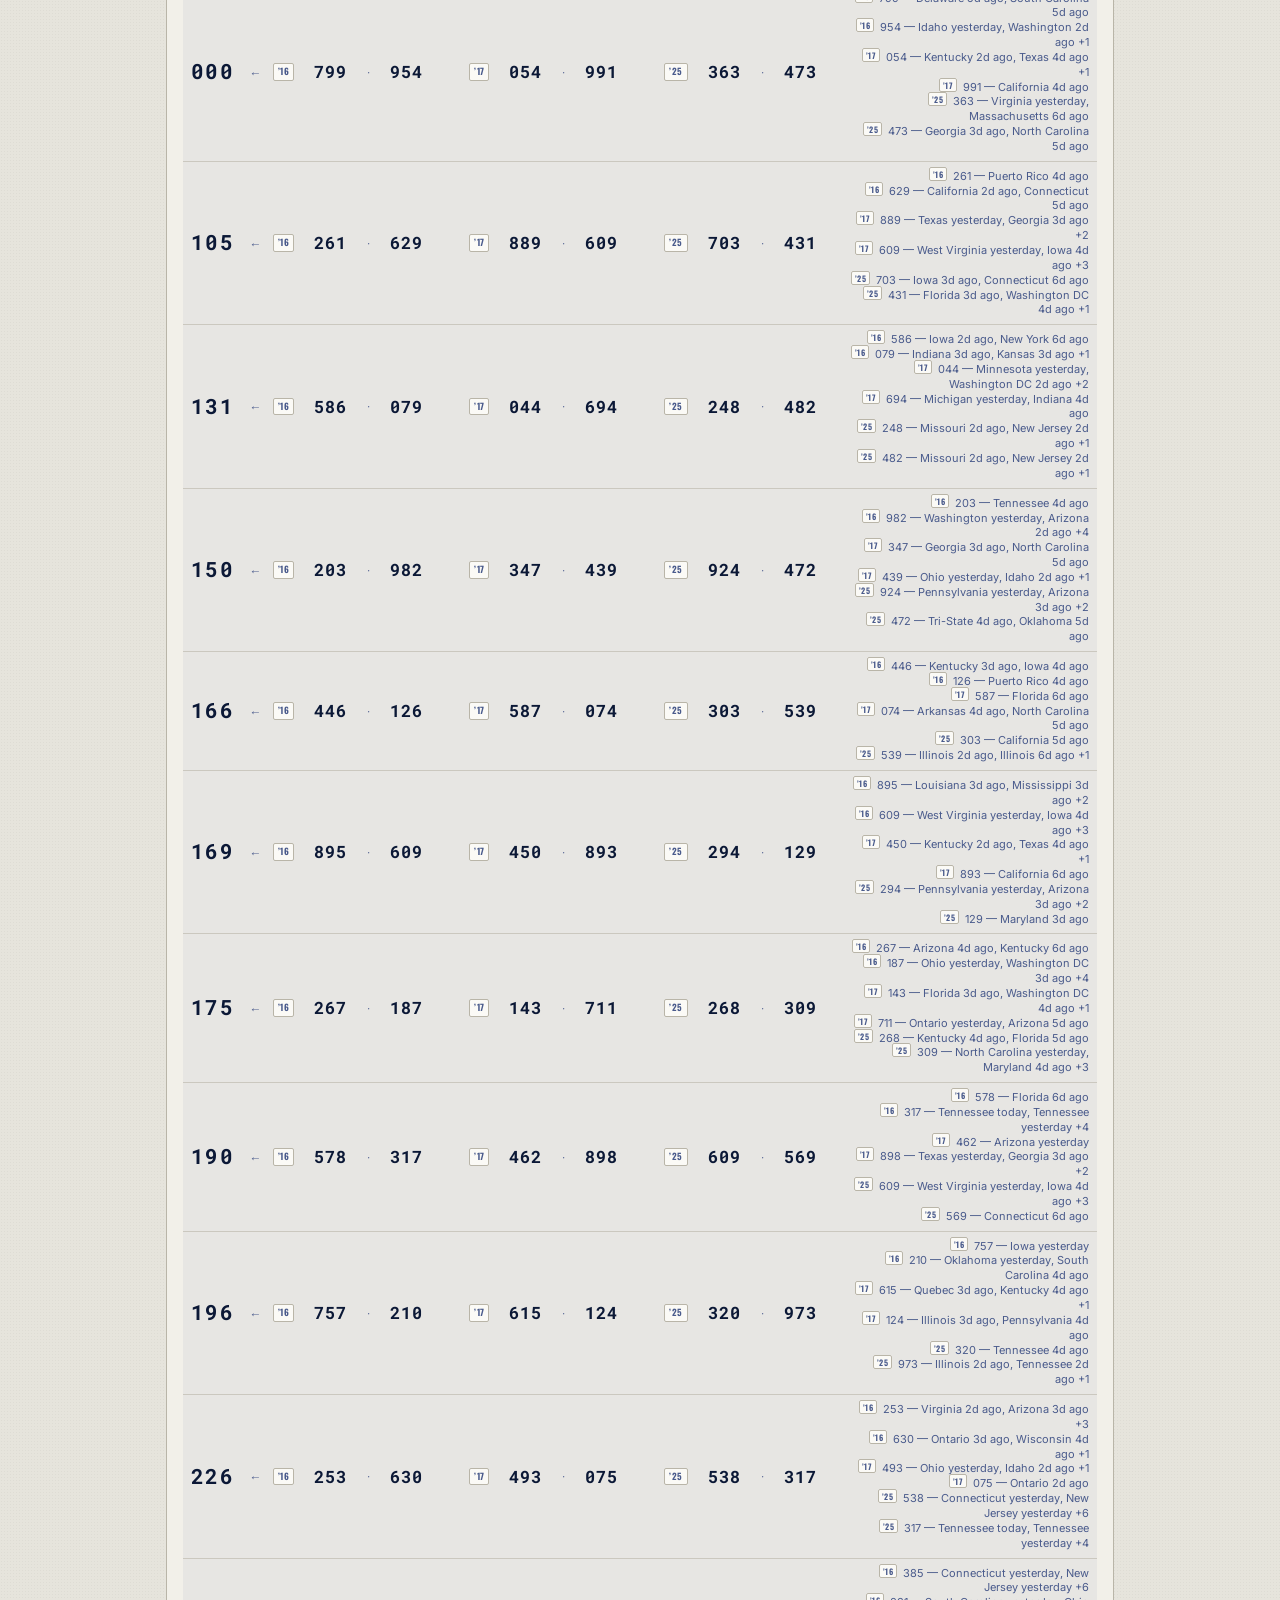
==== commit 3729a7a5: "Sync from claude.ai 2026-11-27T18:25Z: results + pages" ====
--- a/docs/index.html
+++ b/docs/index.html
@@ -419,6 +419,14 @@
 
 </div>
 
-<script>window.GRID_CFG={N:3,top:10,_c:null,_n:-1,seq(){const d=sfDraws(3);if(d.length===this._n)return this._c;const o={};d.forEach(x=>(o[x.c]=o[x.c]||[]).push({d:x.date,s:x.s,n:x.n}));this._n=d.length;return this._c=o;},name:c=>nm(c),look:n=>openLookup(n)};</script>
+<script>window.GRID_CFG={N:3,top:10,_c:null,_n:-1,_h:new Map(),seq(){const d=sfDraws(3);if(d.length===this._n)return this._c;const o={};d.forEach(x=>(o[x.c]=o[x.c]||[]).push({d:x.date,s:x.s,n:x.n}));this._n=d.length;return this._c=o;},name:c=>nm(c),look:n=>openLookup(n),
+today:()=>new Date().toLocaleDateString('en-CA',{timeZone:'America/Chicago'}),
+hotNow(D,st){const key=D+'|'+this._n;if(this._h.has(key))return this._h.get(key);const M=new Map(),add=(b,l)=>{if(!M.has(b))M.set(b,new Set());M.get(b).add(l);};
+try{dspHeatFor(D,7).slice(0,12).forEach(h=>add(sortD(h.num),'Hottest'));}catch(e){}
+const sel=document.getElementById('dsGroup'),keep=sel?sel.value:null;
+for(const [mode,lab] of [['pair','date sum pairs'],['last','last digit pairs']]){if(sel)sel.value=mode;try{dspHot(D,12,false).slice(0,12).forEach(x=>add(x.k,lab));}catch(e){}}
+if(sel)sel.value=keep;
+if(D===this.today()){try{(typeof MR_READY!=='undefined'&&MR_READY||[]).forEach(b=>add(sortD(String(b)),'Mirror Rundown'));}catch(e){}}
+this._h.set(key,M);return M;}};</script>
 <script src="app-32.js"></script>
 </body></html>
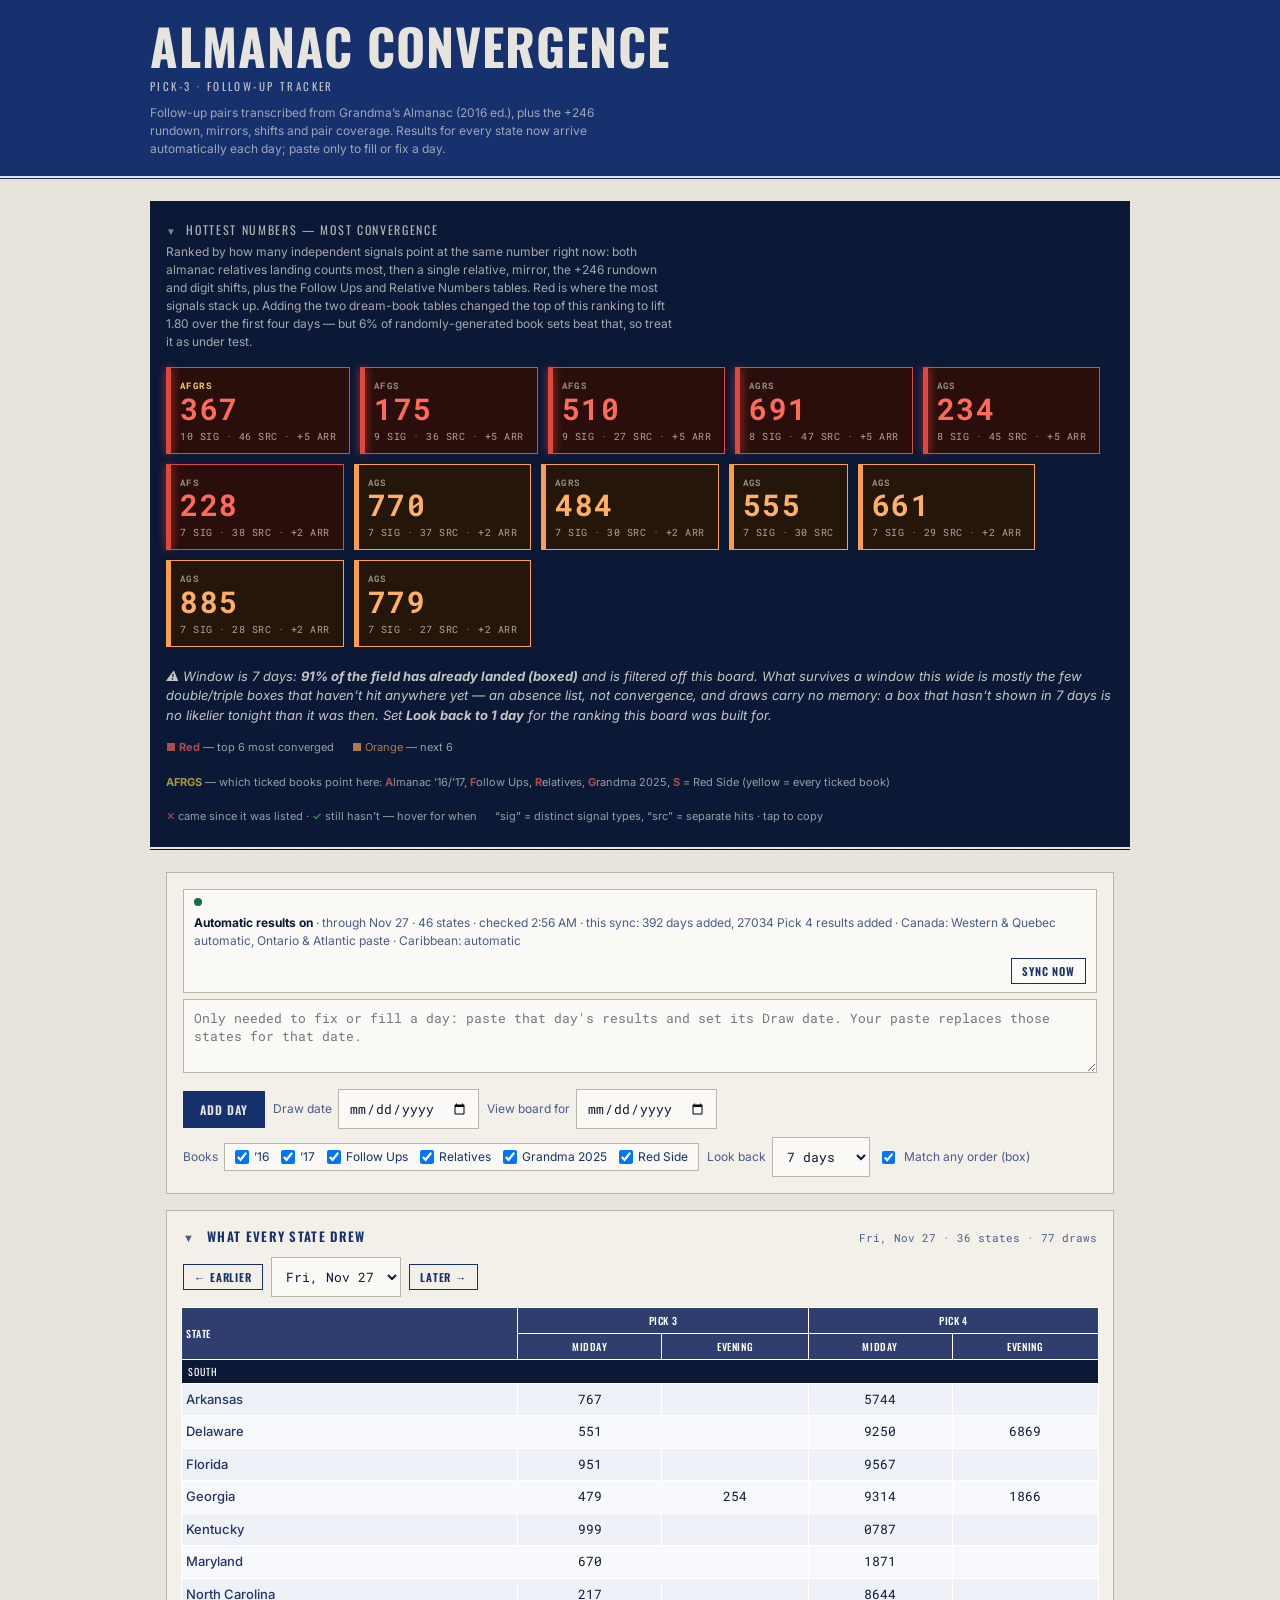
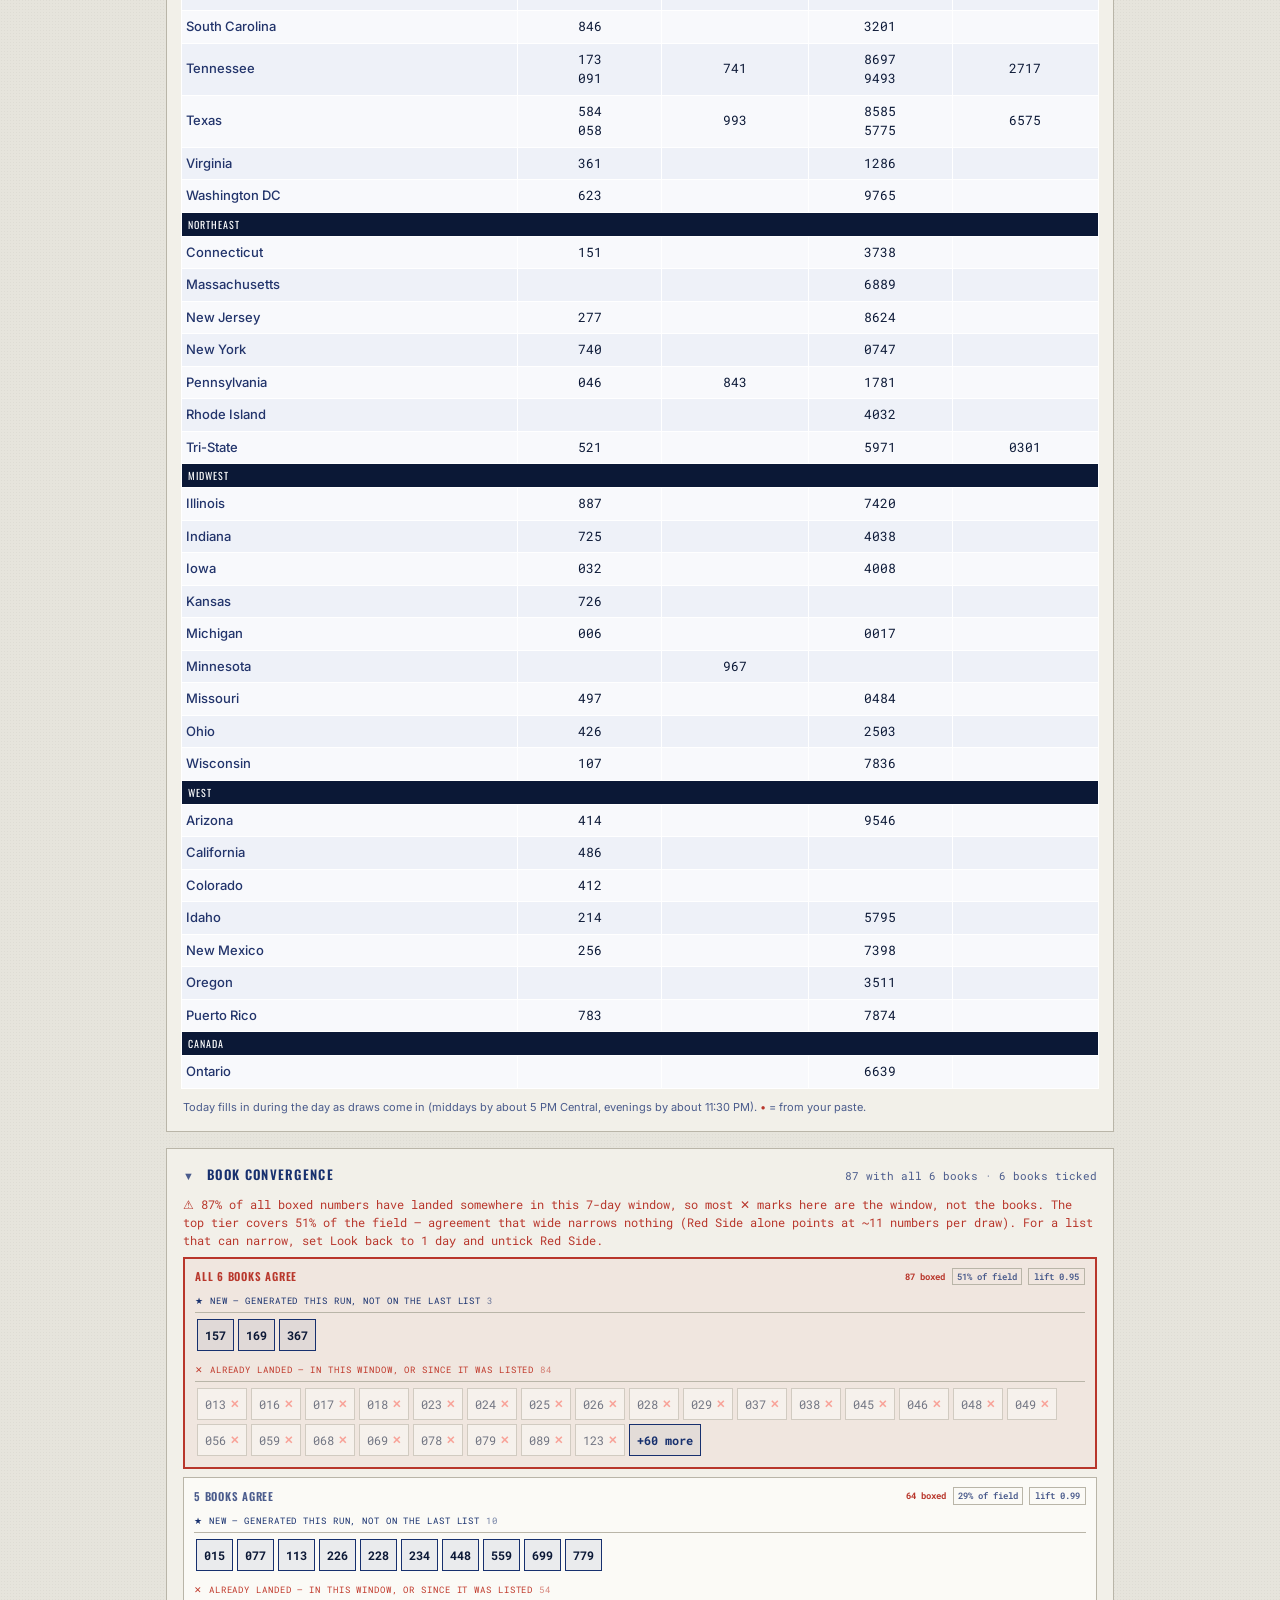
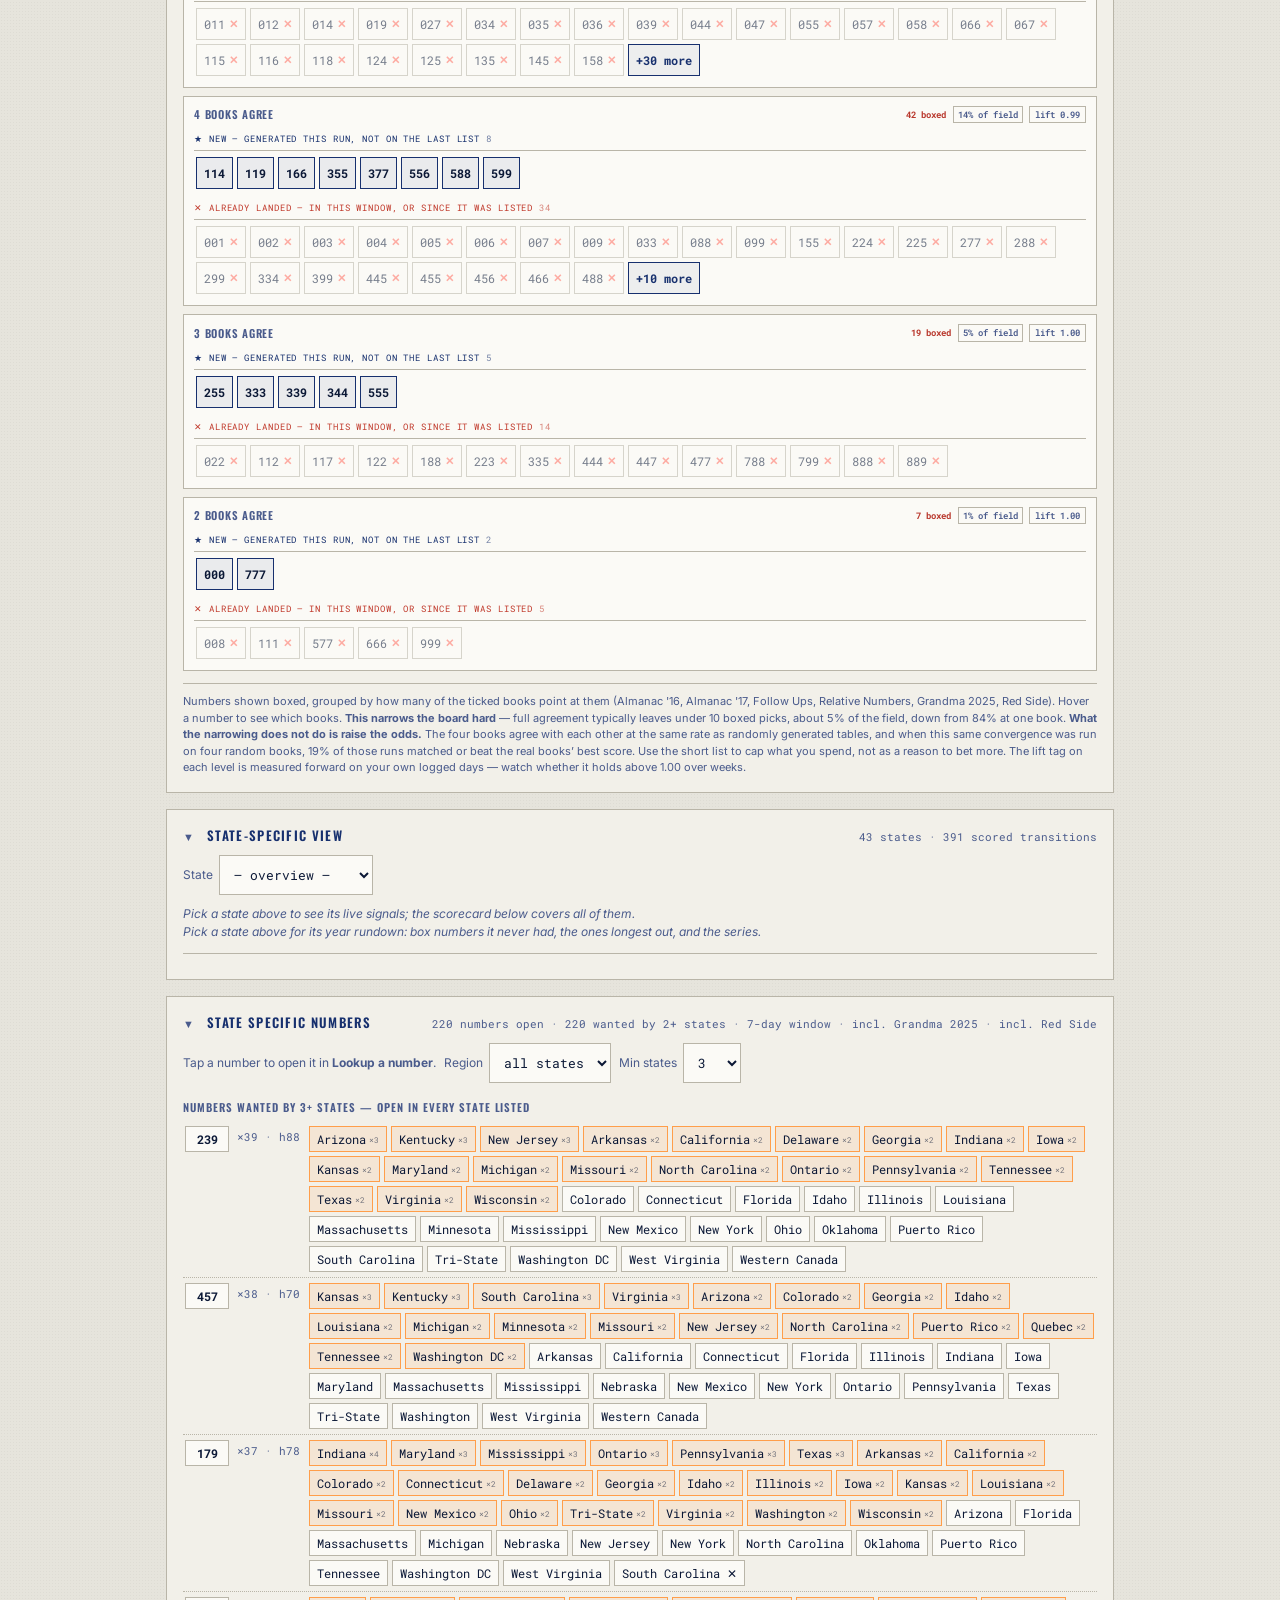
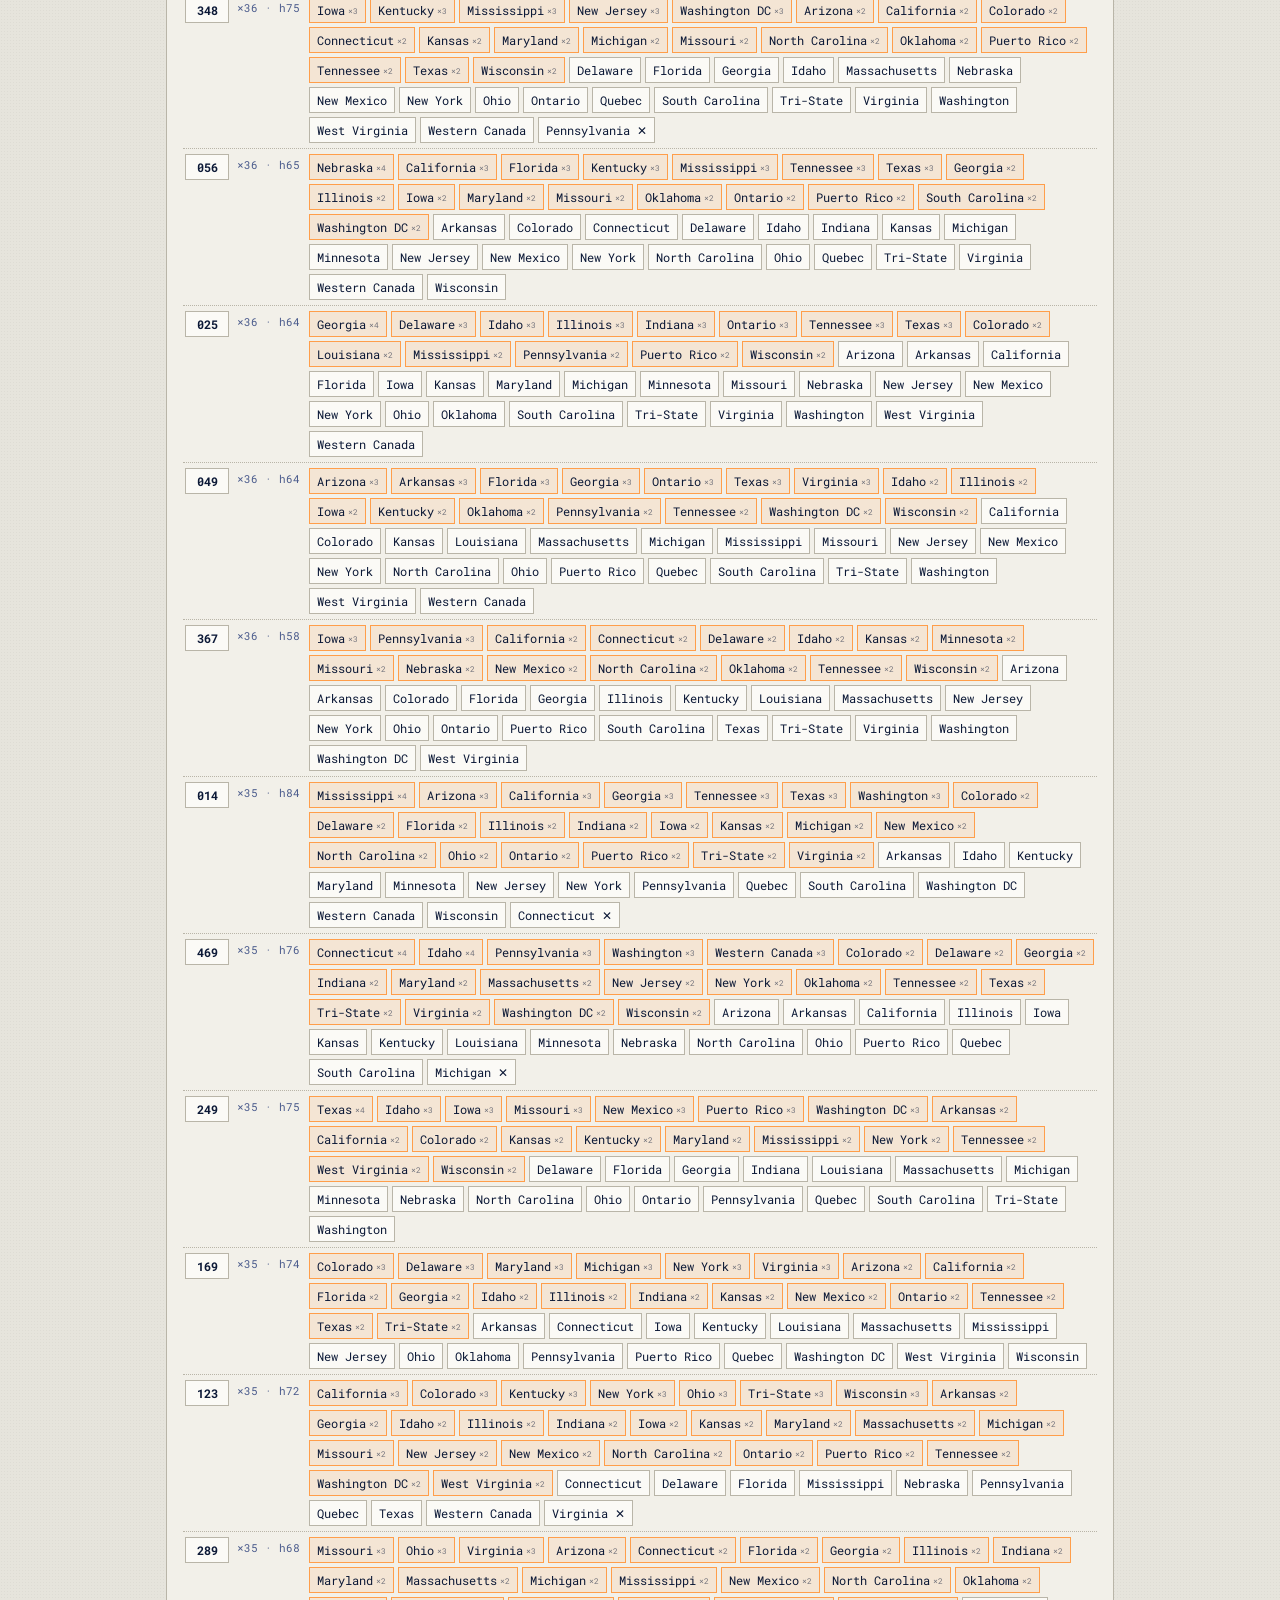
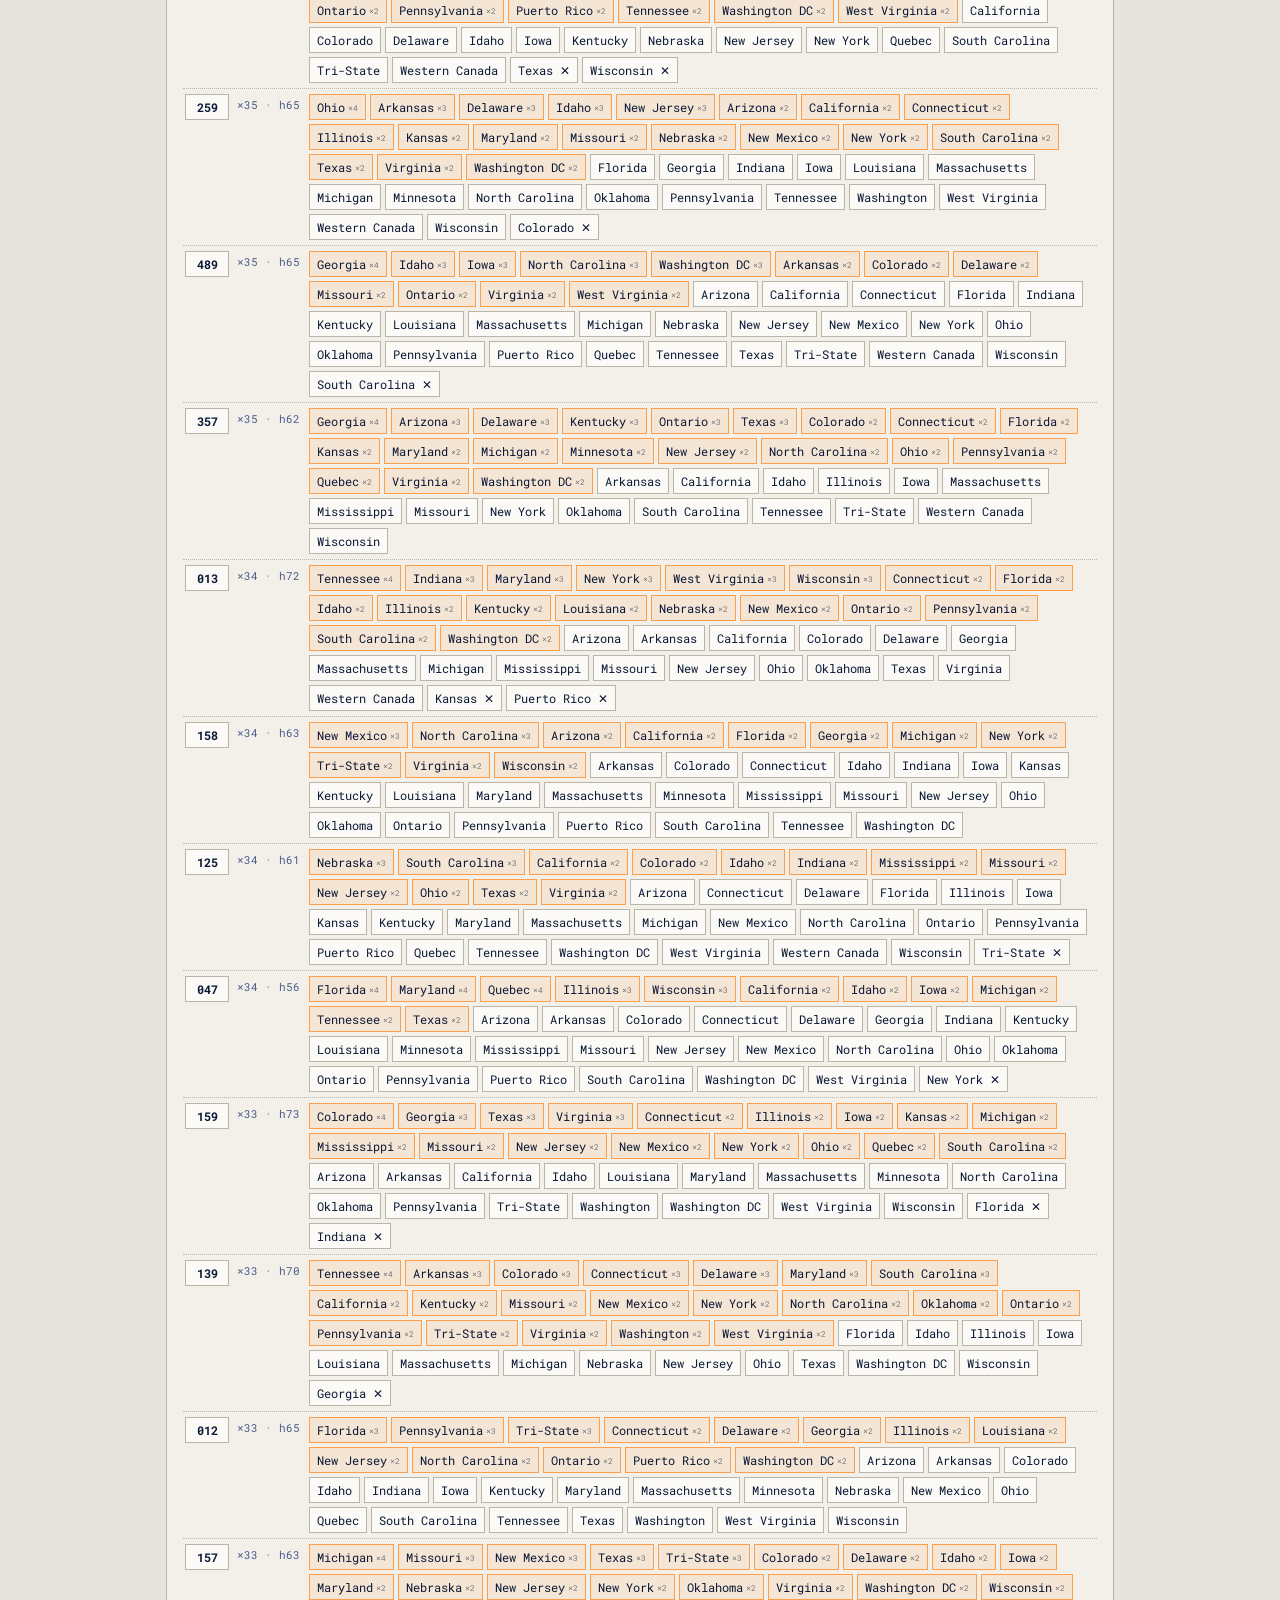
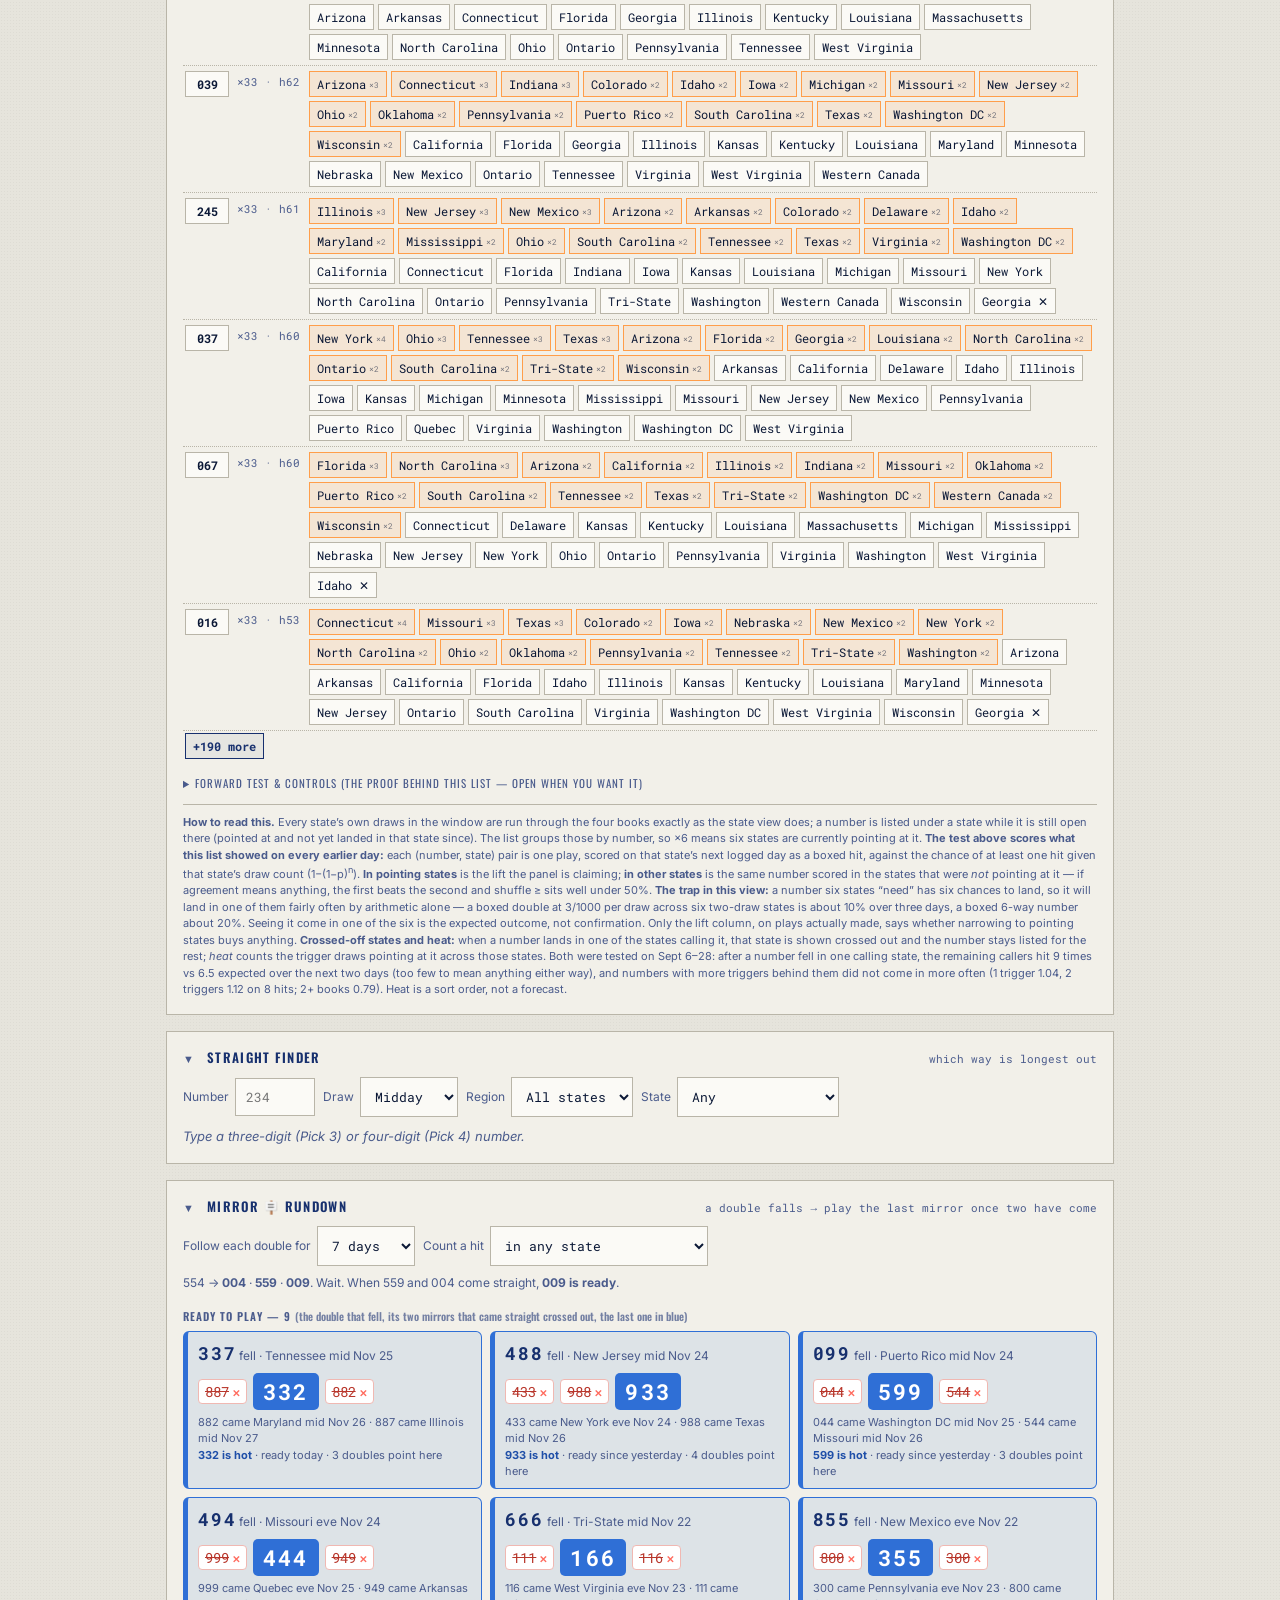
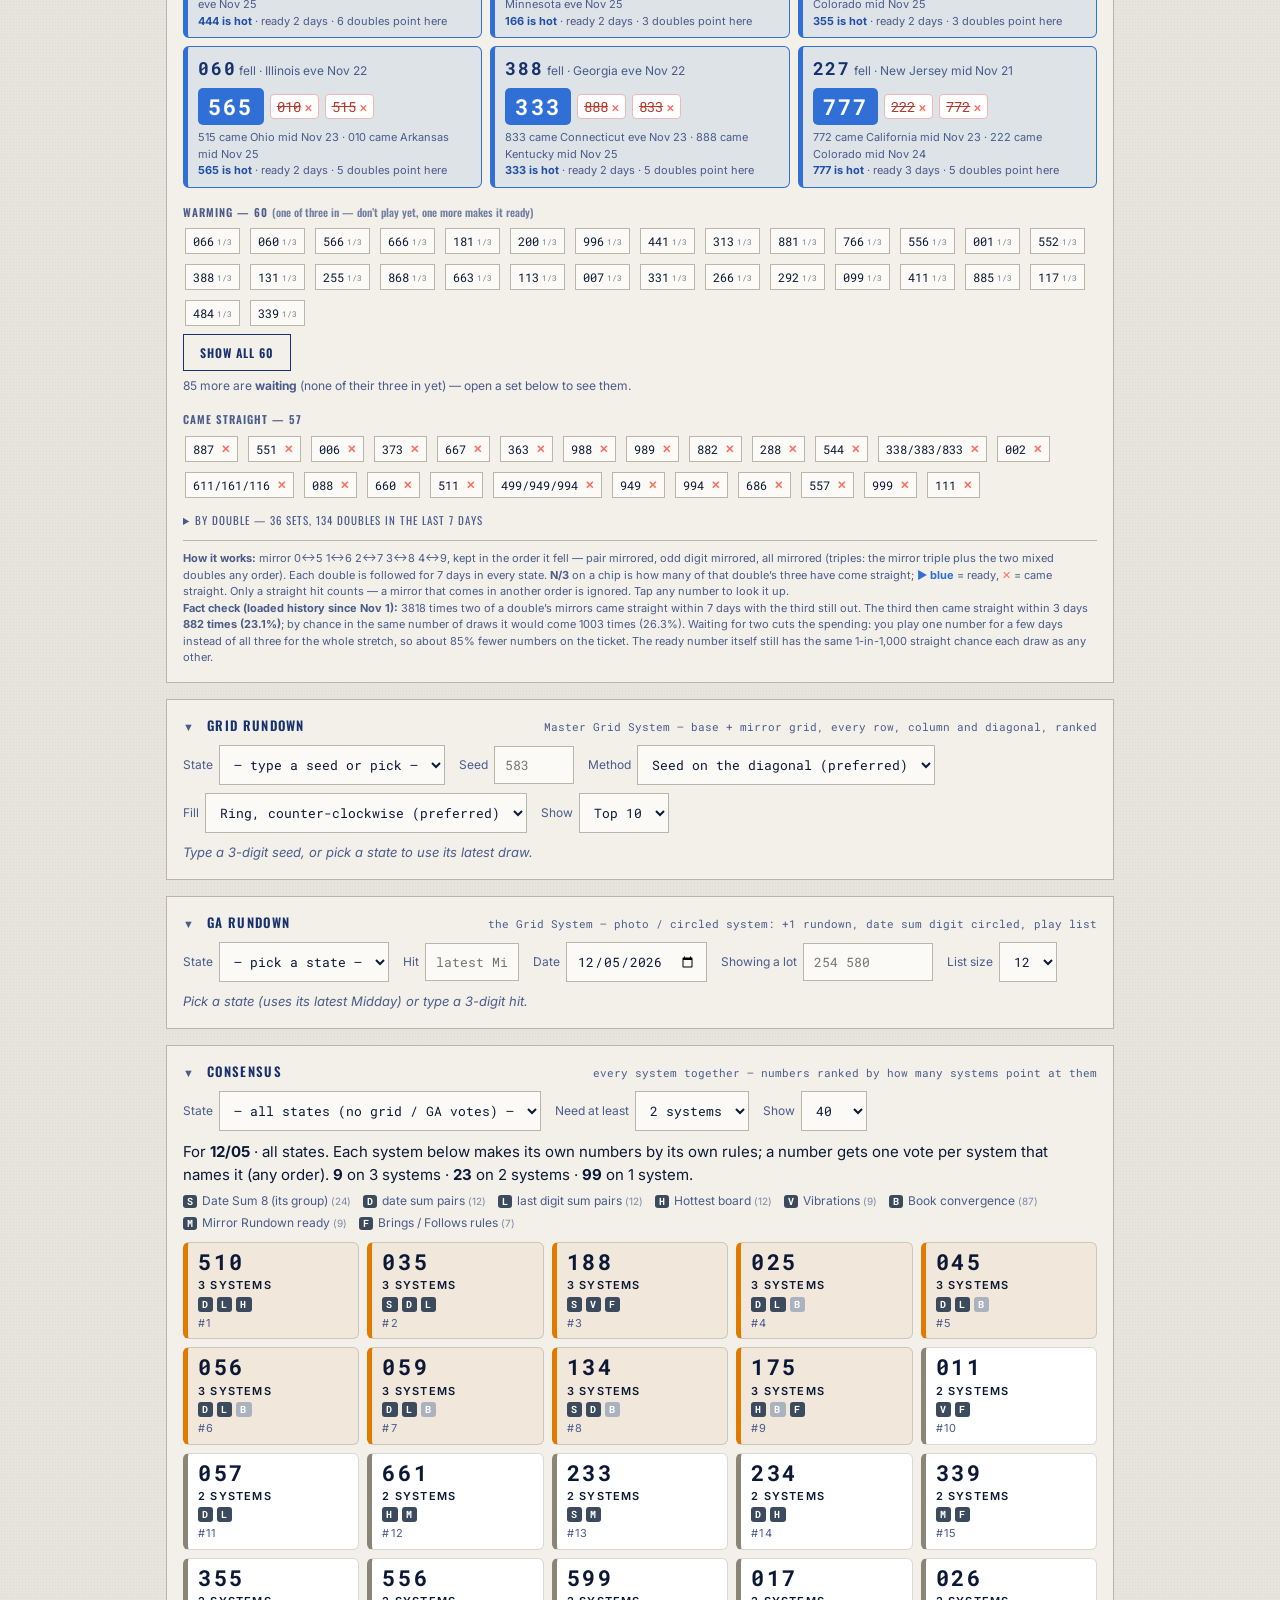
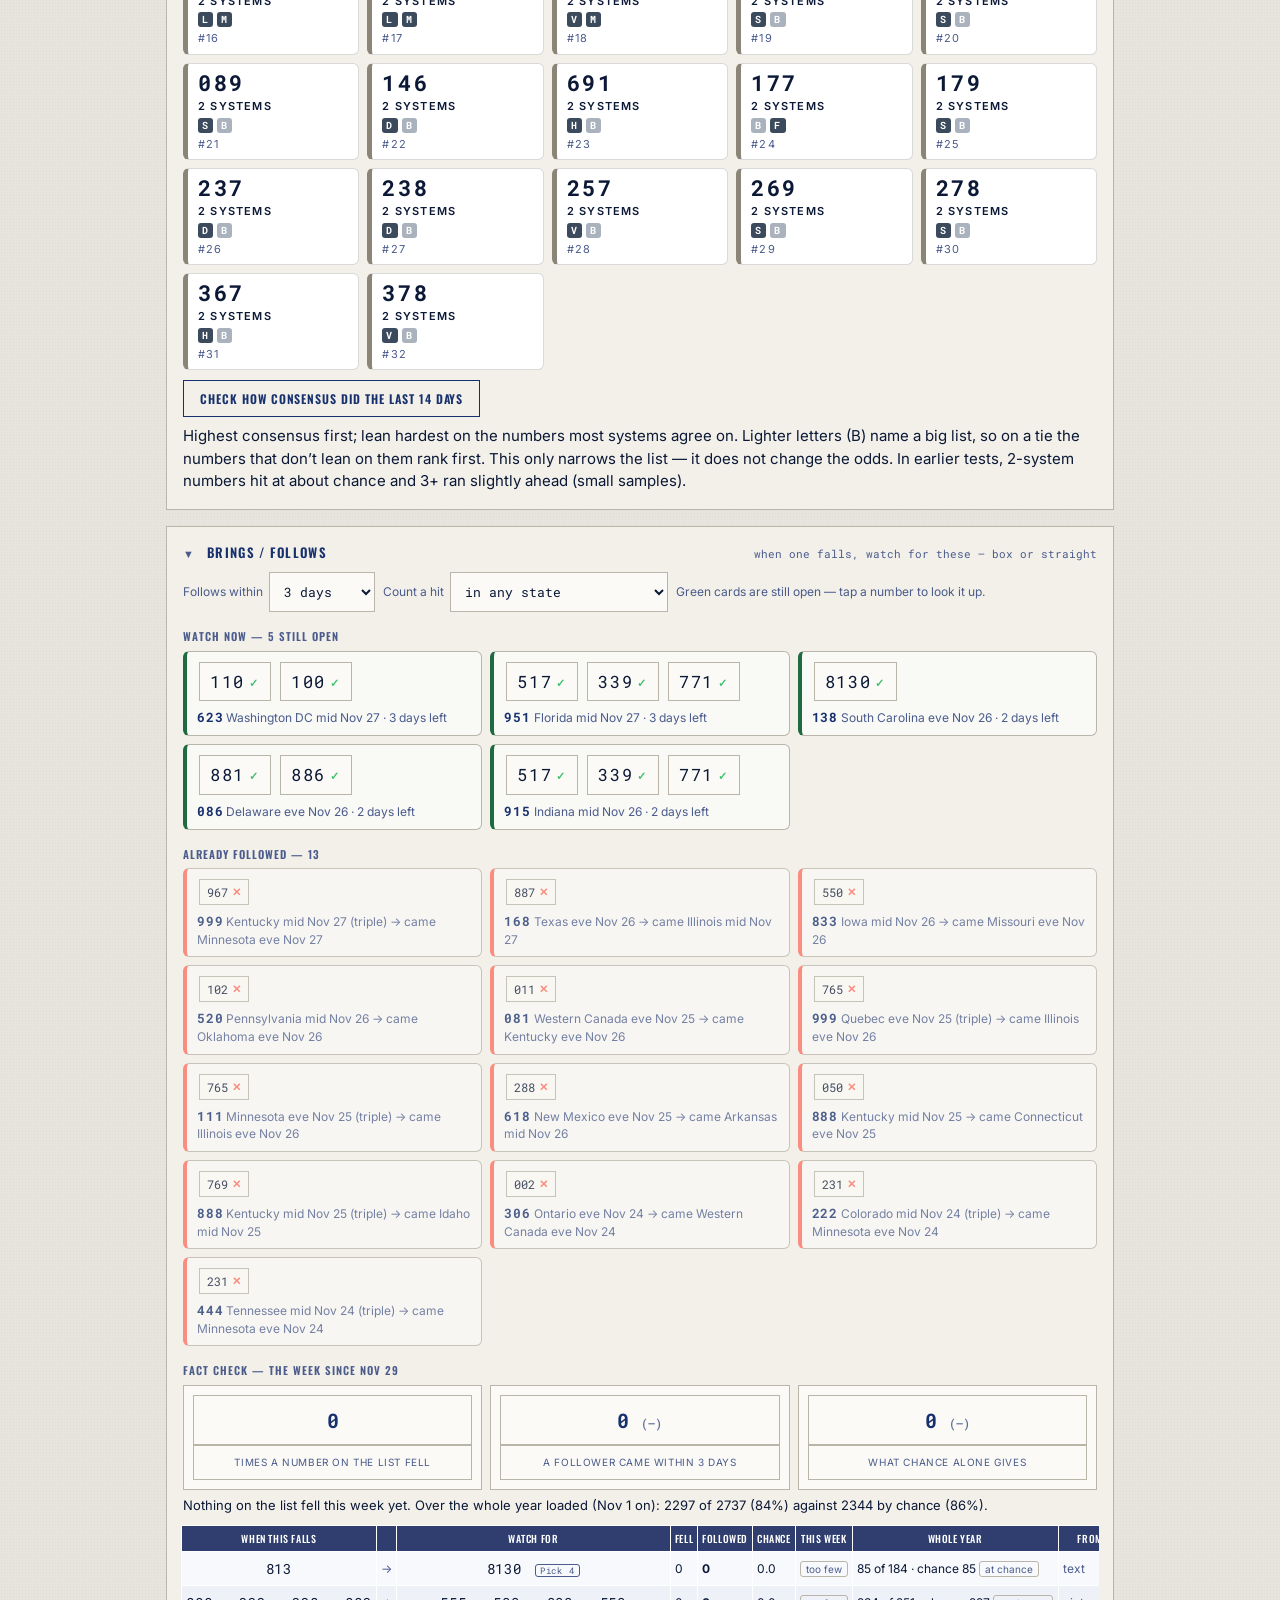
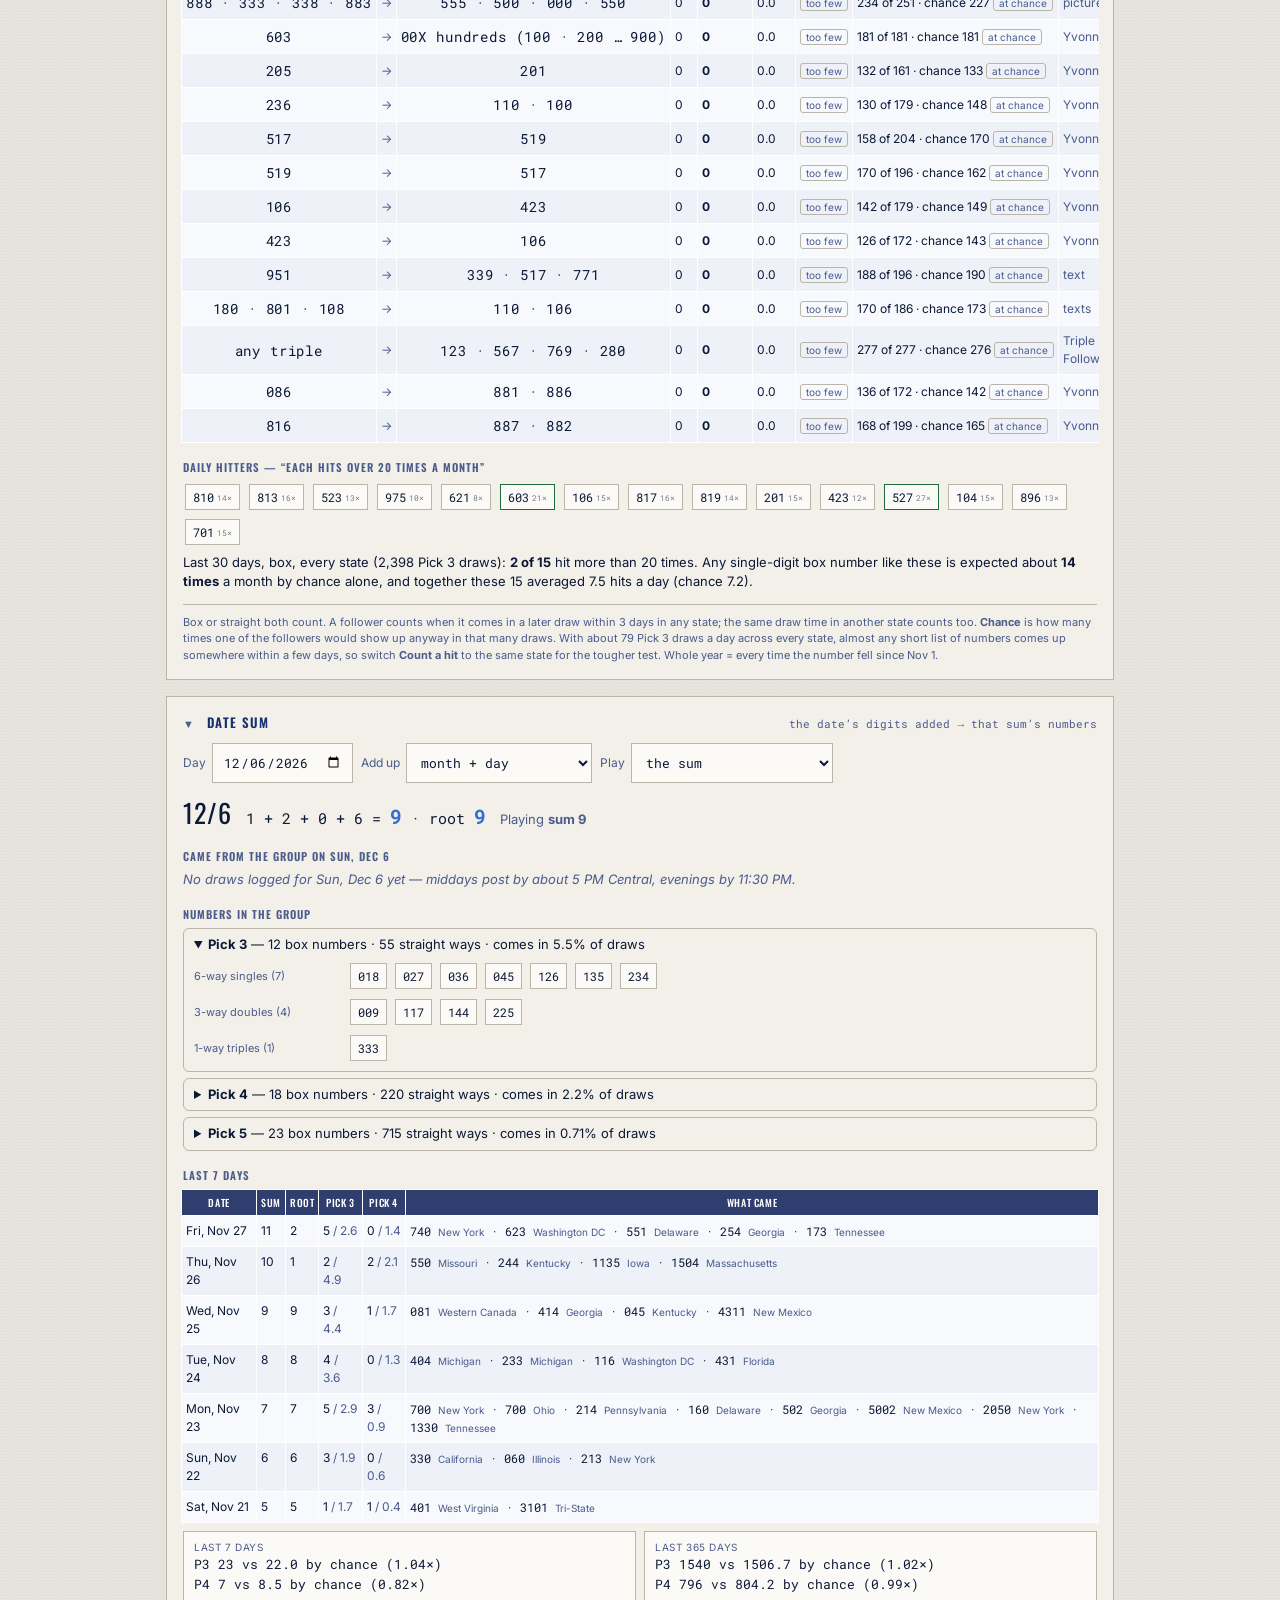
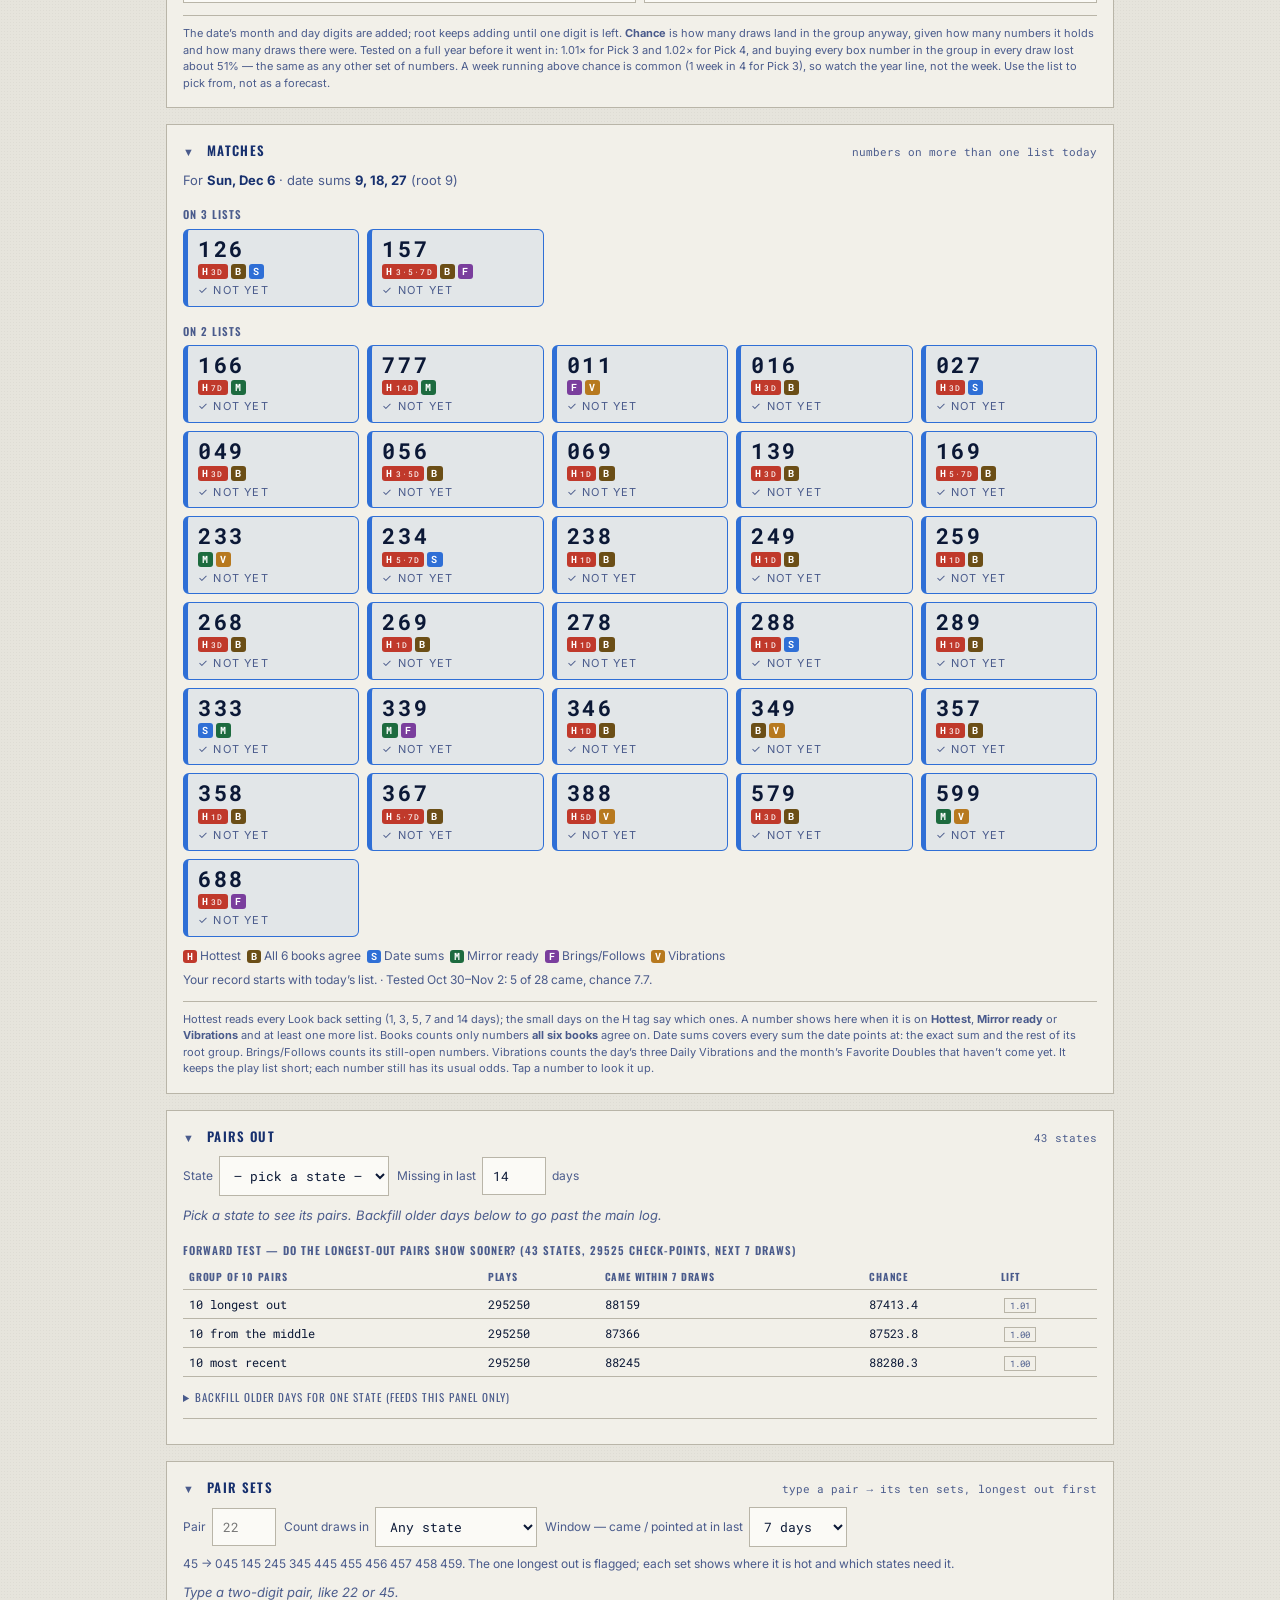
==== commit 095ce38a: "Sync from claude.ai 2026-11-28T03:25Z: results + pages" ====
--- a/docs/index.html
+++ b/docs/index.html
@@ -251,6 +251,16 @@
 </div>
 
 <div class="card">
+  <h2>GA Rundown <span class="count">the Grid System &mdash; photo / circled system: +1 rundown, date sum digit circled, play list</span></h2>
+  <div class="panelbody" id="gaHost"></div>
+</div>
+
+<div class="card">
+  <h2>Consensus <span class="count">every system together &mdash; numbers ranked by how many systems point at them</span></h2>
+  <div class="panelbody" id="consHost"></div>
+</div>
+
+<div class="card">
   <h2>Brings / Follows <span class="count">when one falls, watch for these &mdash; box or straight</span></h2>
   <div class="panelbody" id="bfPanel">
     <div class="controls" style="margin-top:0;margin-bottom:10px">
@@ -429,4 +439,7 @@
 if(D===this.today()){try{(typeof MR_READY!=='undefined'&&MR_READY||[]).forEach(b=>add(sortD(String(b)),'Mirror Rundown'));}catch(e){}}
 this._h.set(key,M);return M;}};</script>
 <script src="app-32.js"></script>
+<script src="garun-1.js"></script>
+<script src="cons-p3.js"></script>
+<script src="consensus-1.js"></script>
 </body></html>
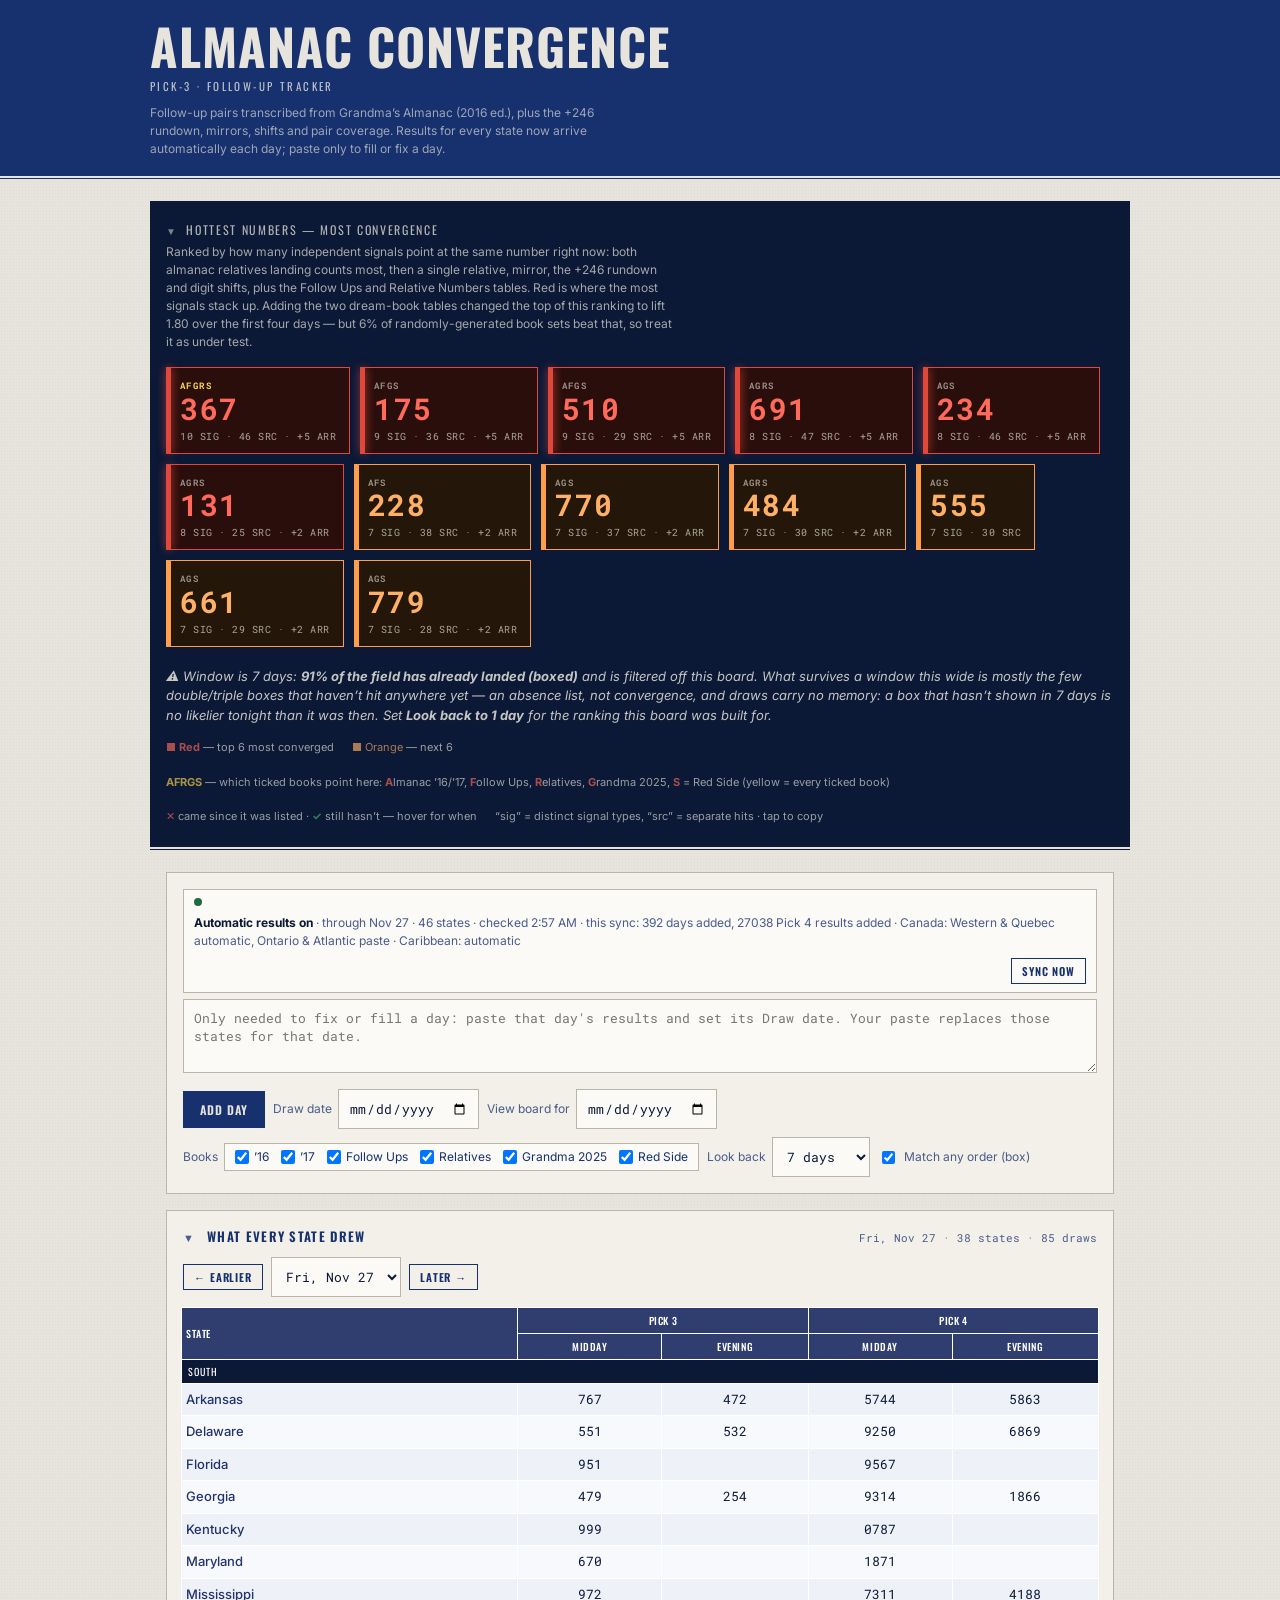
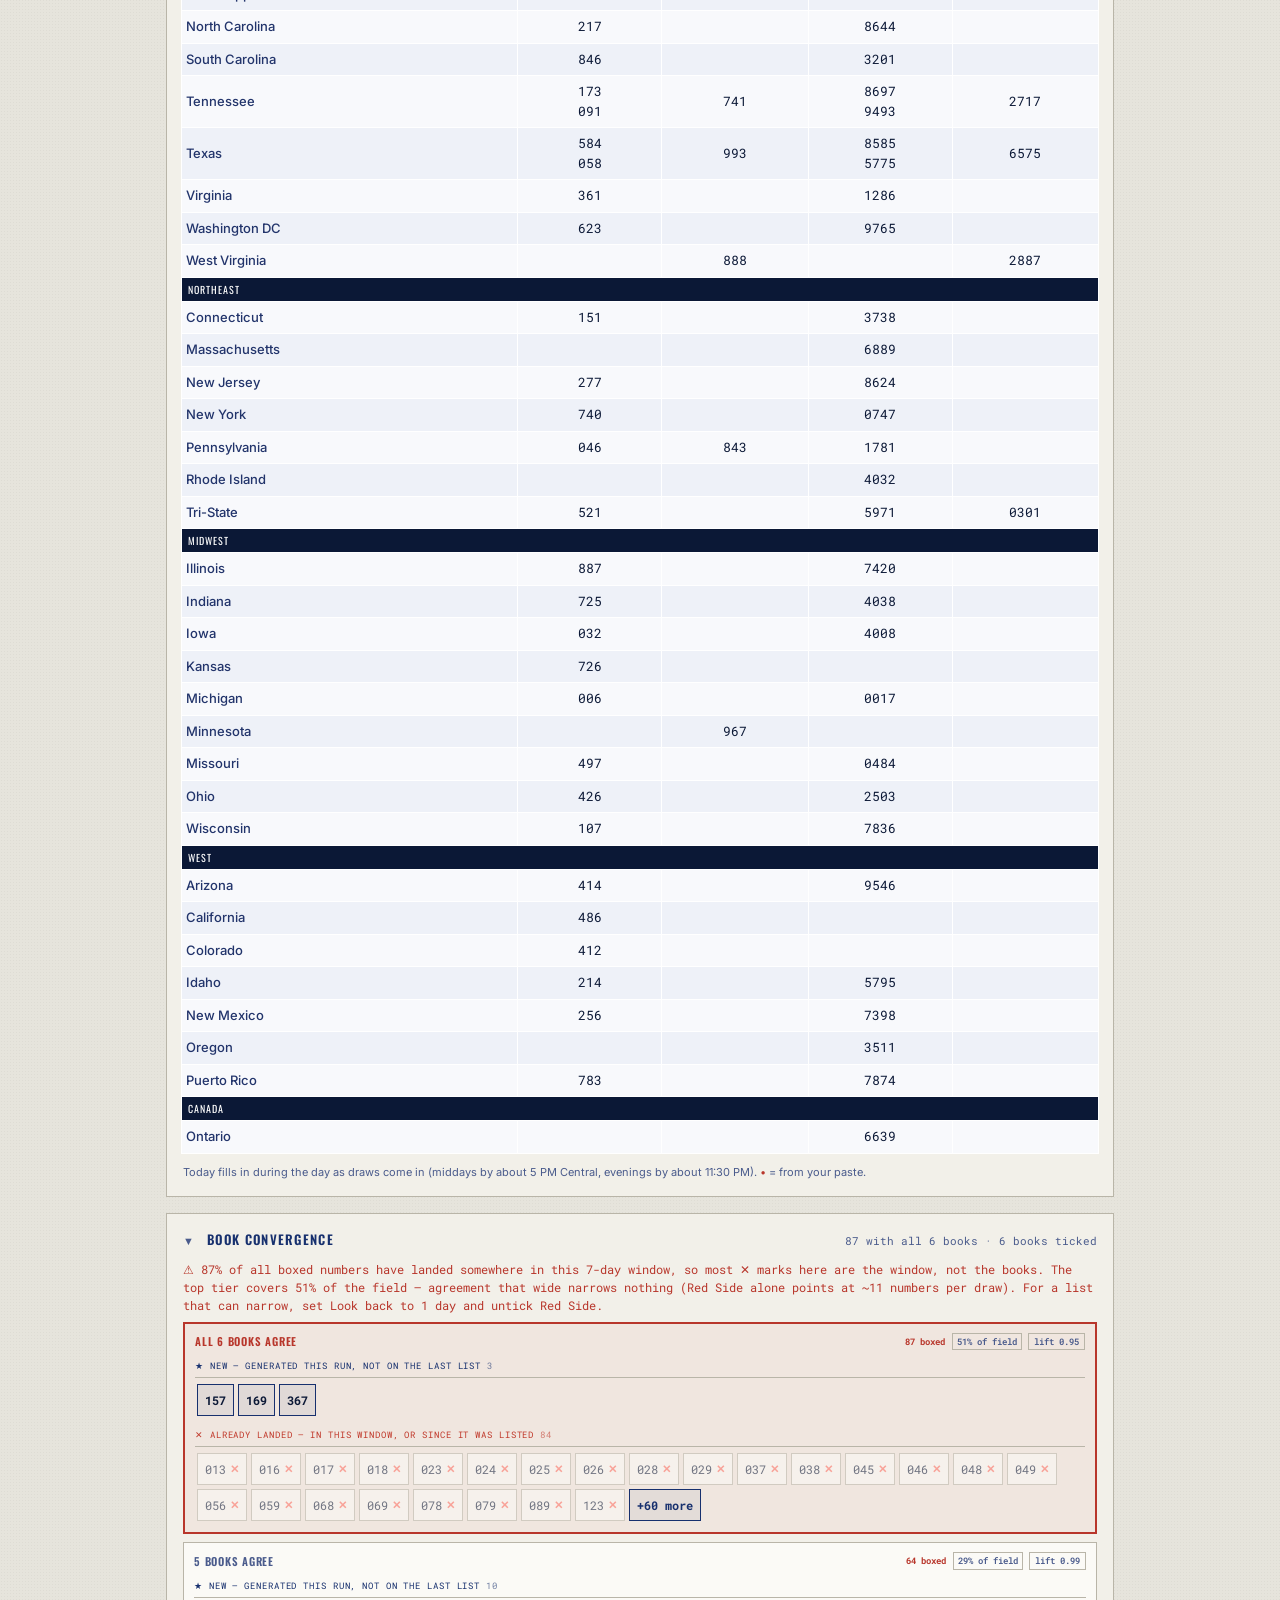
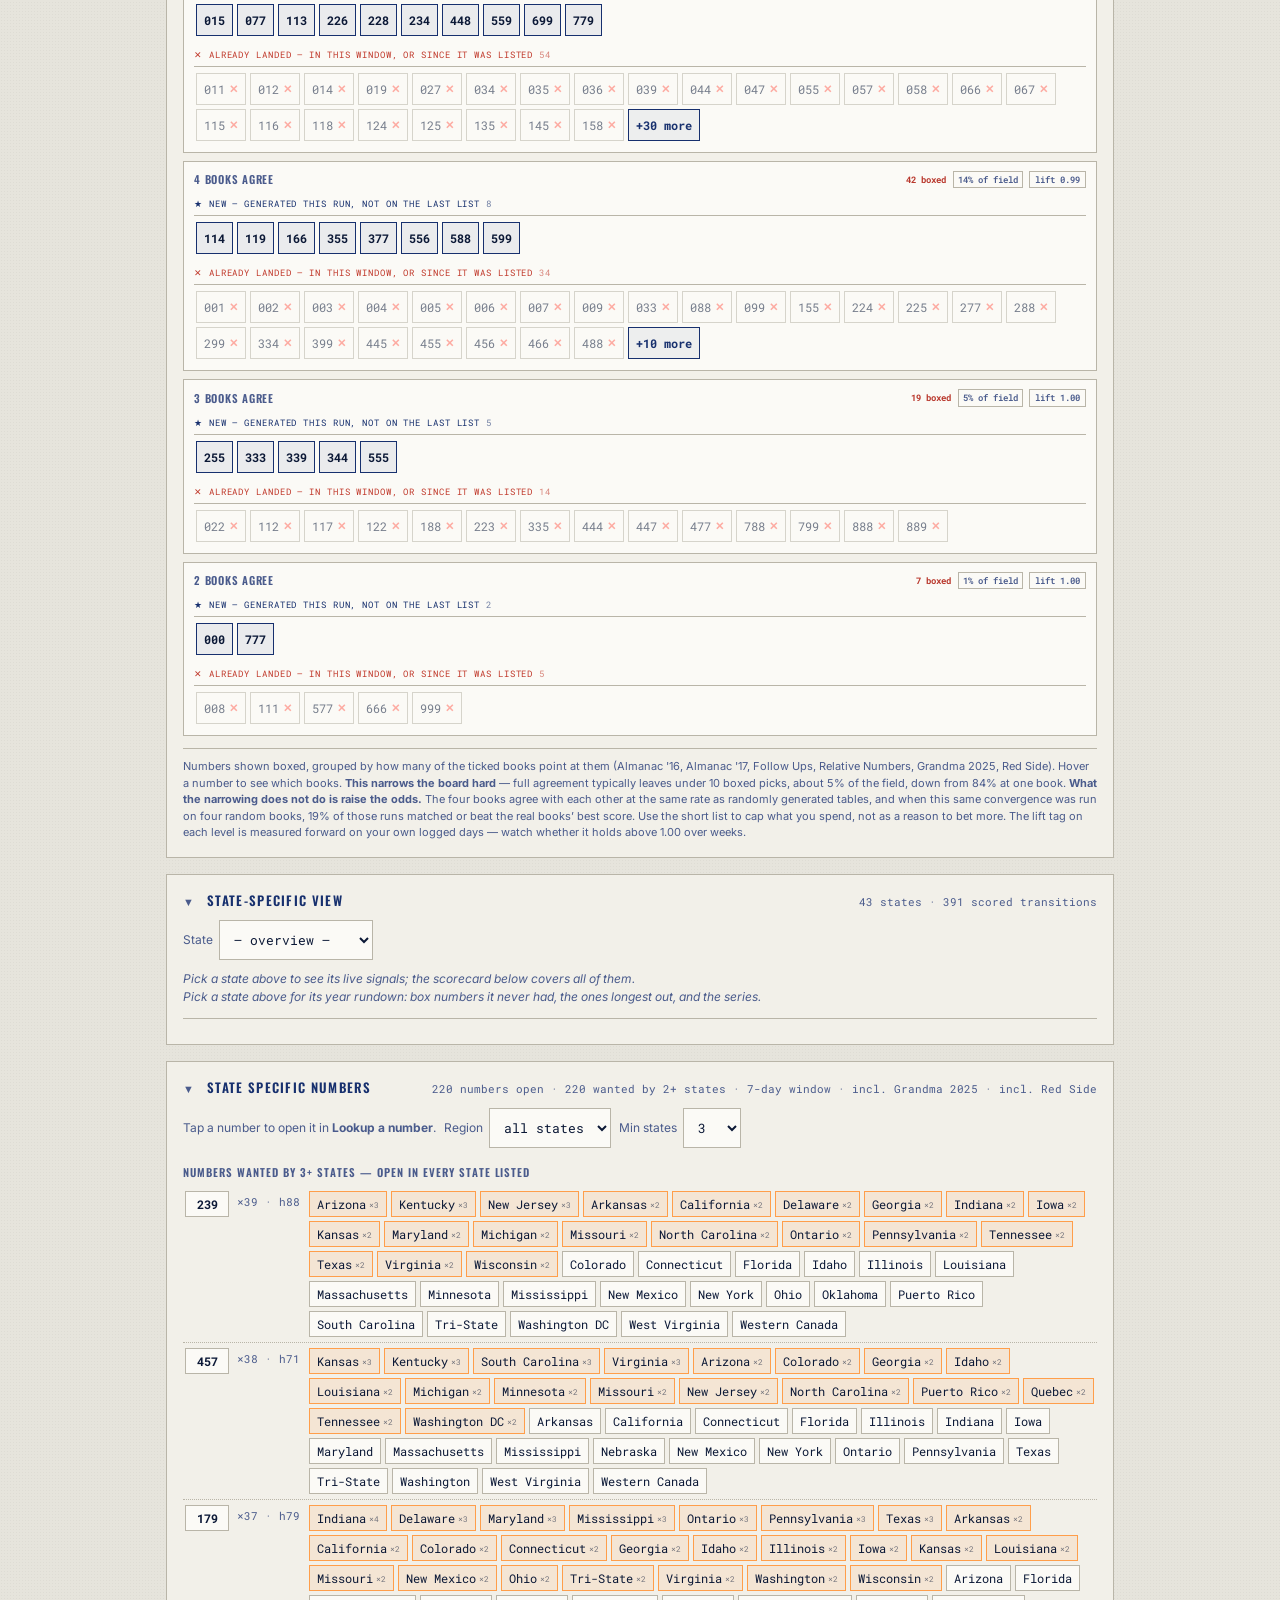
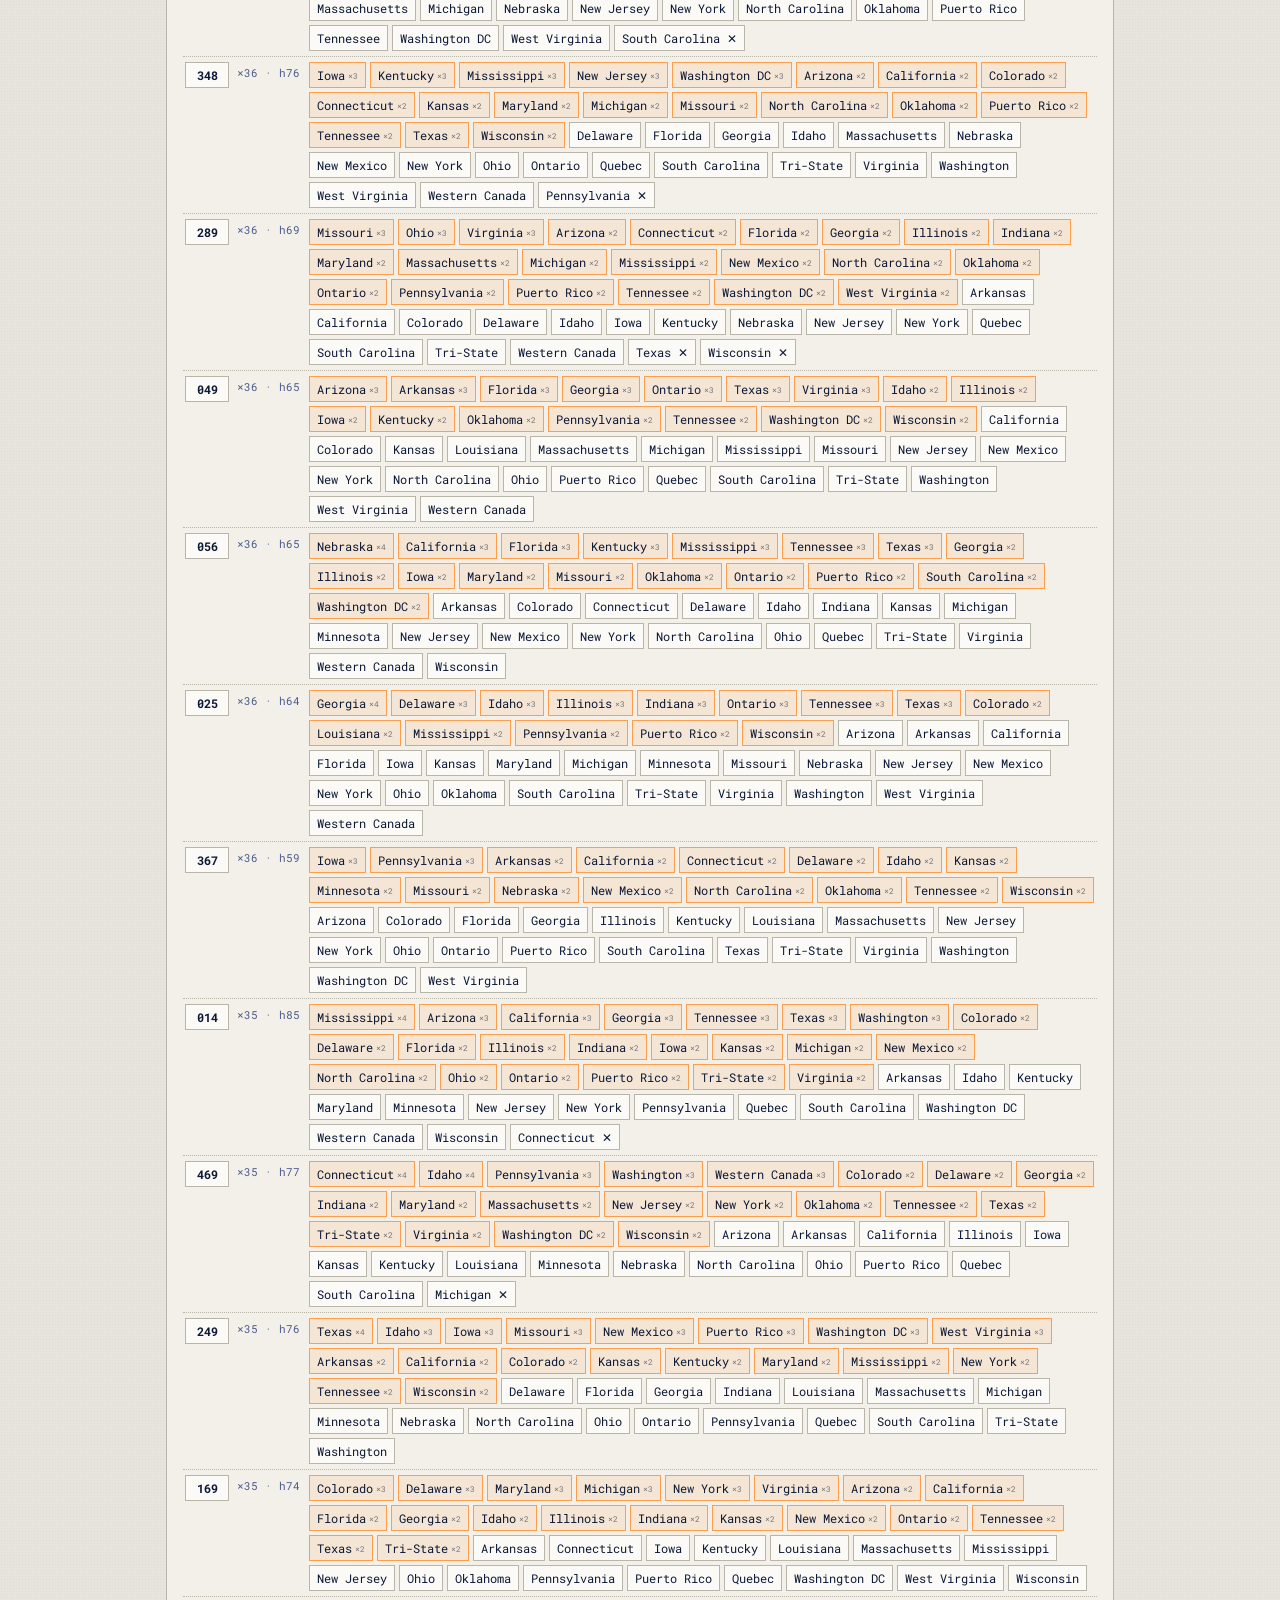
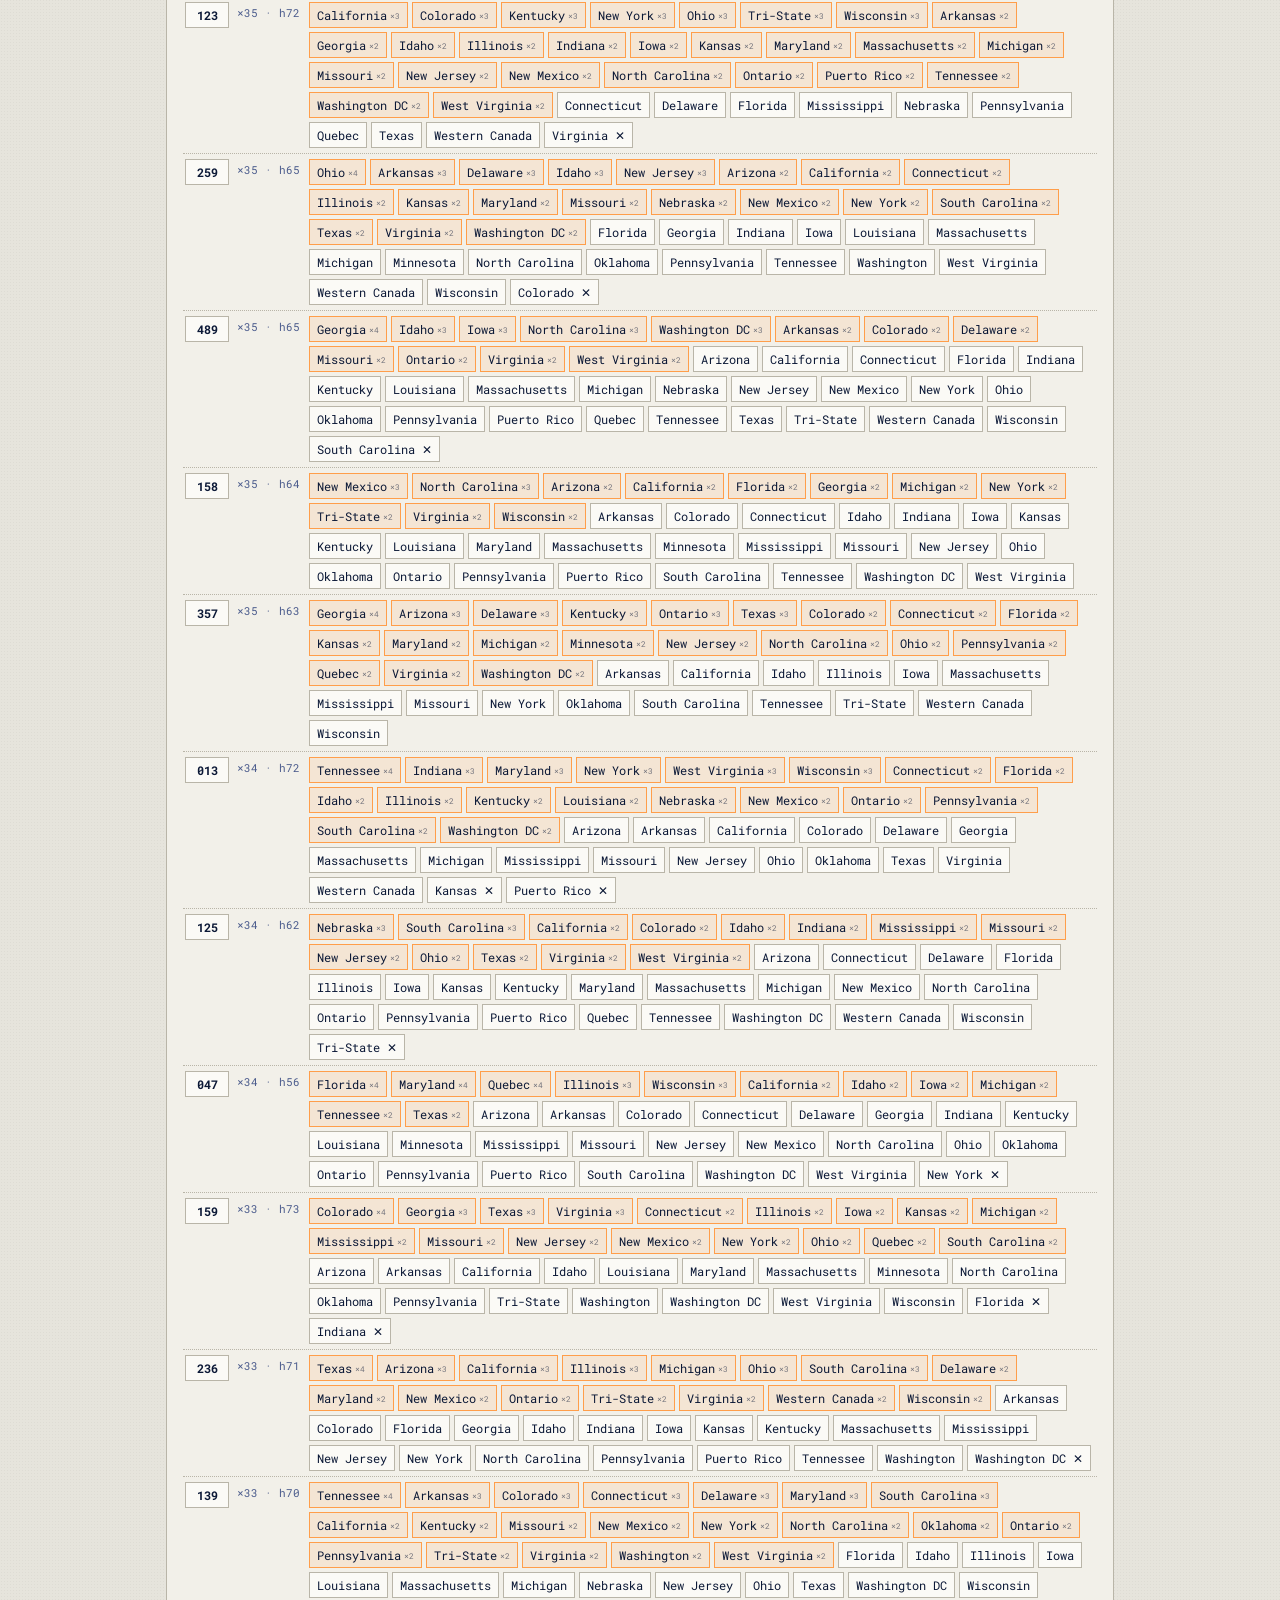
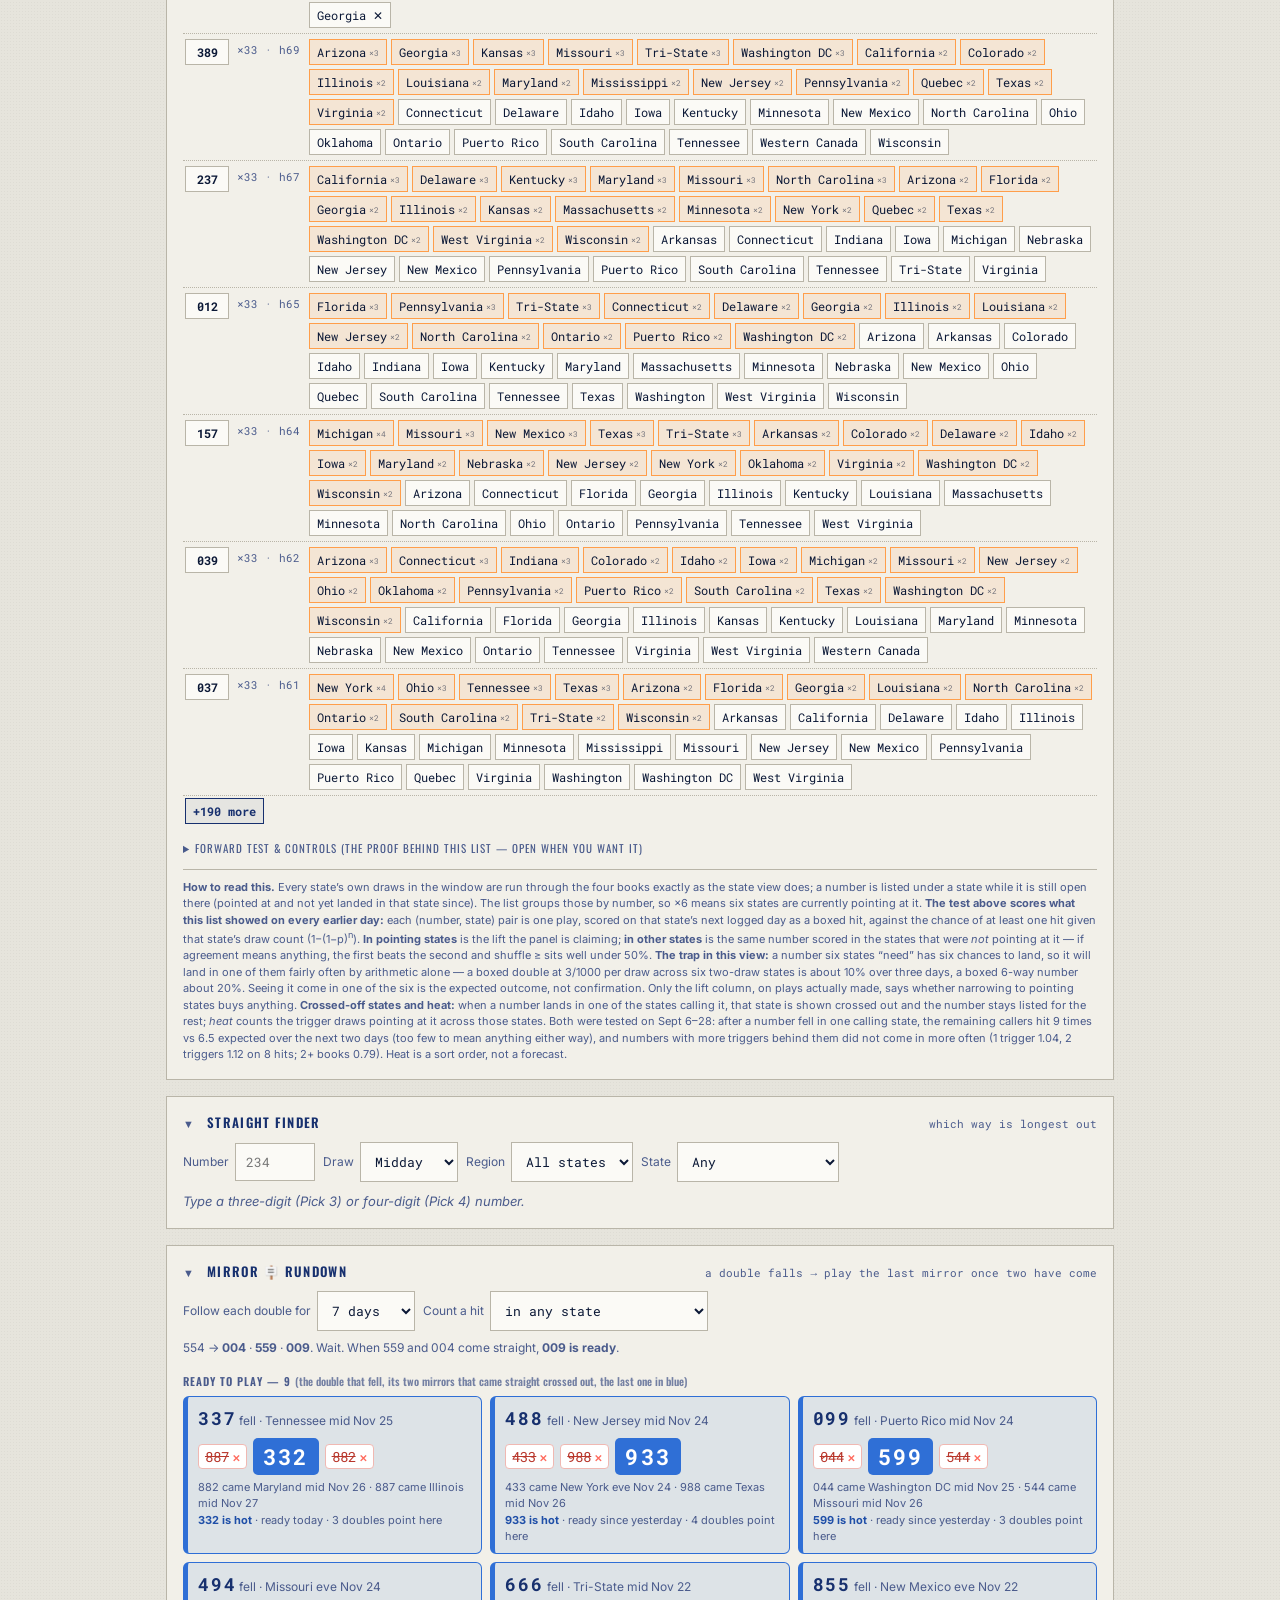
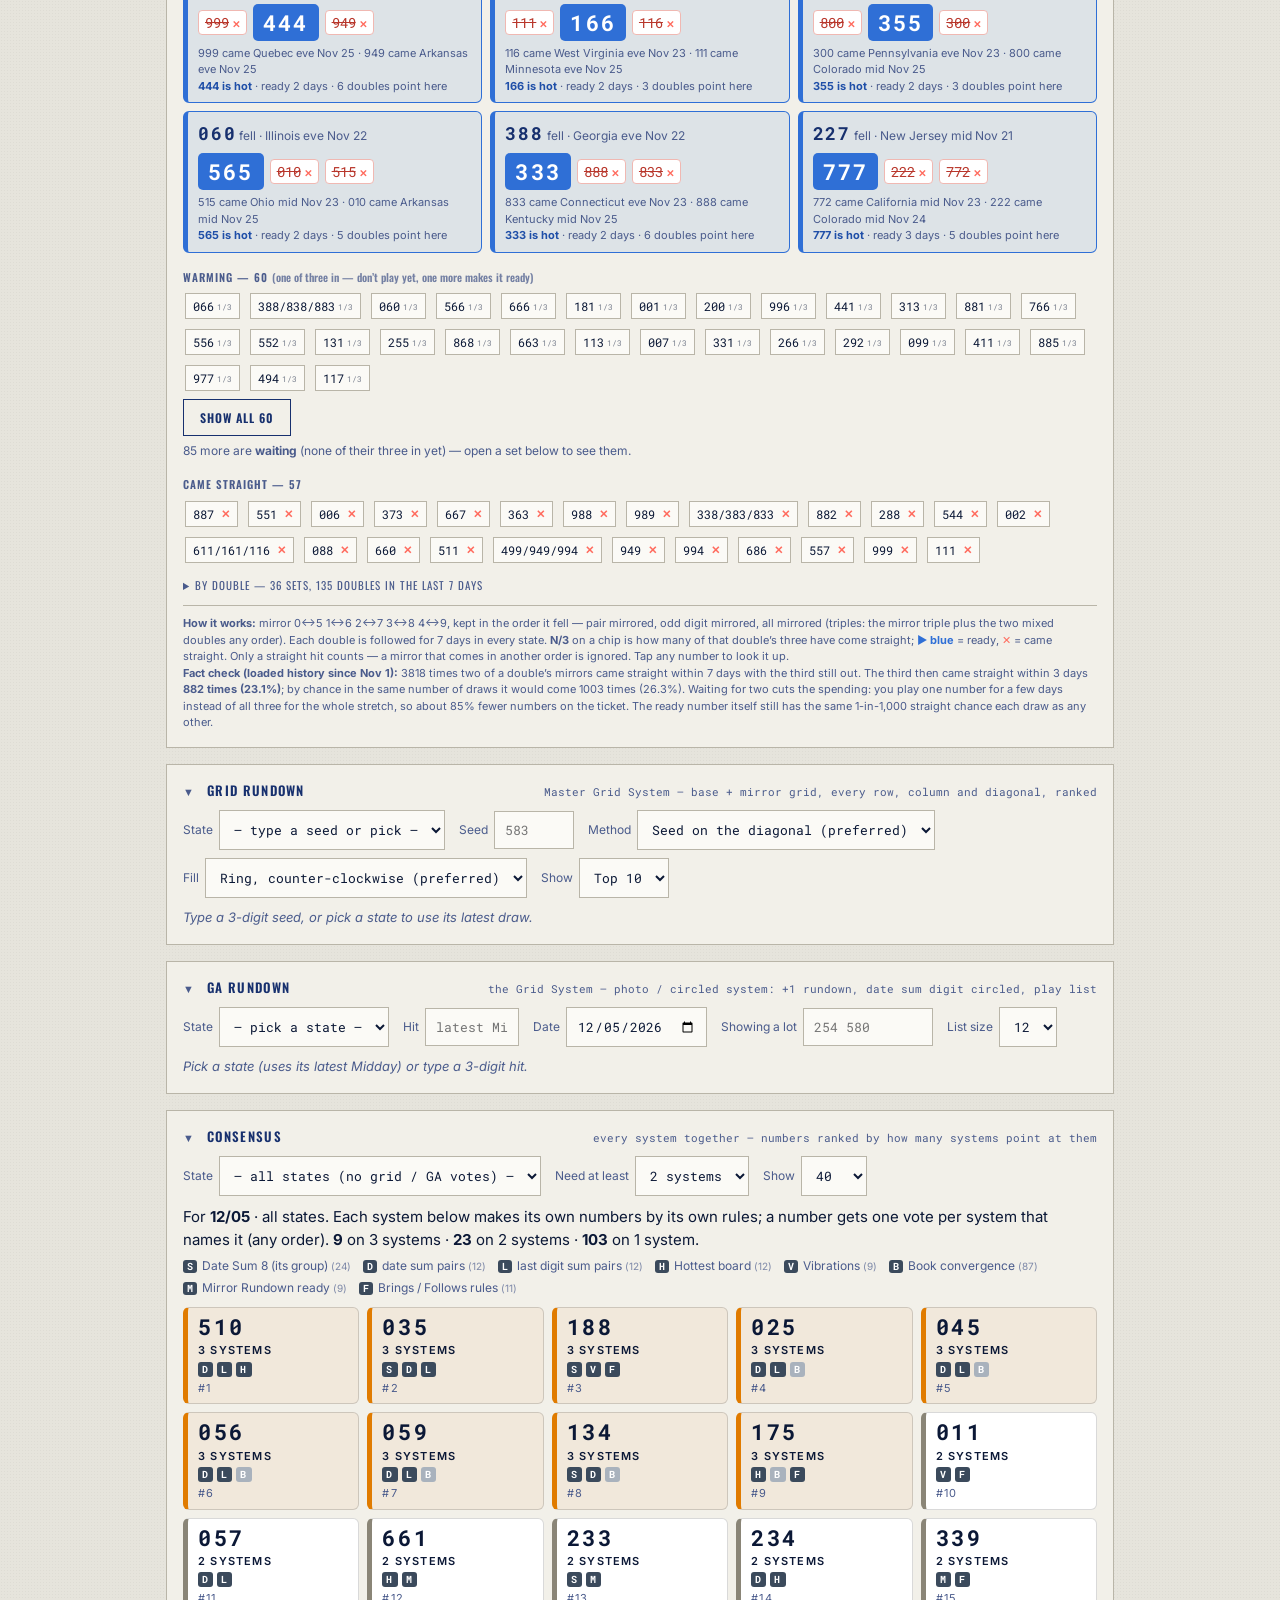
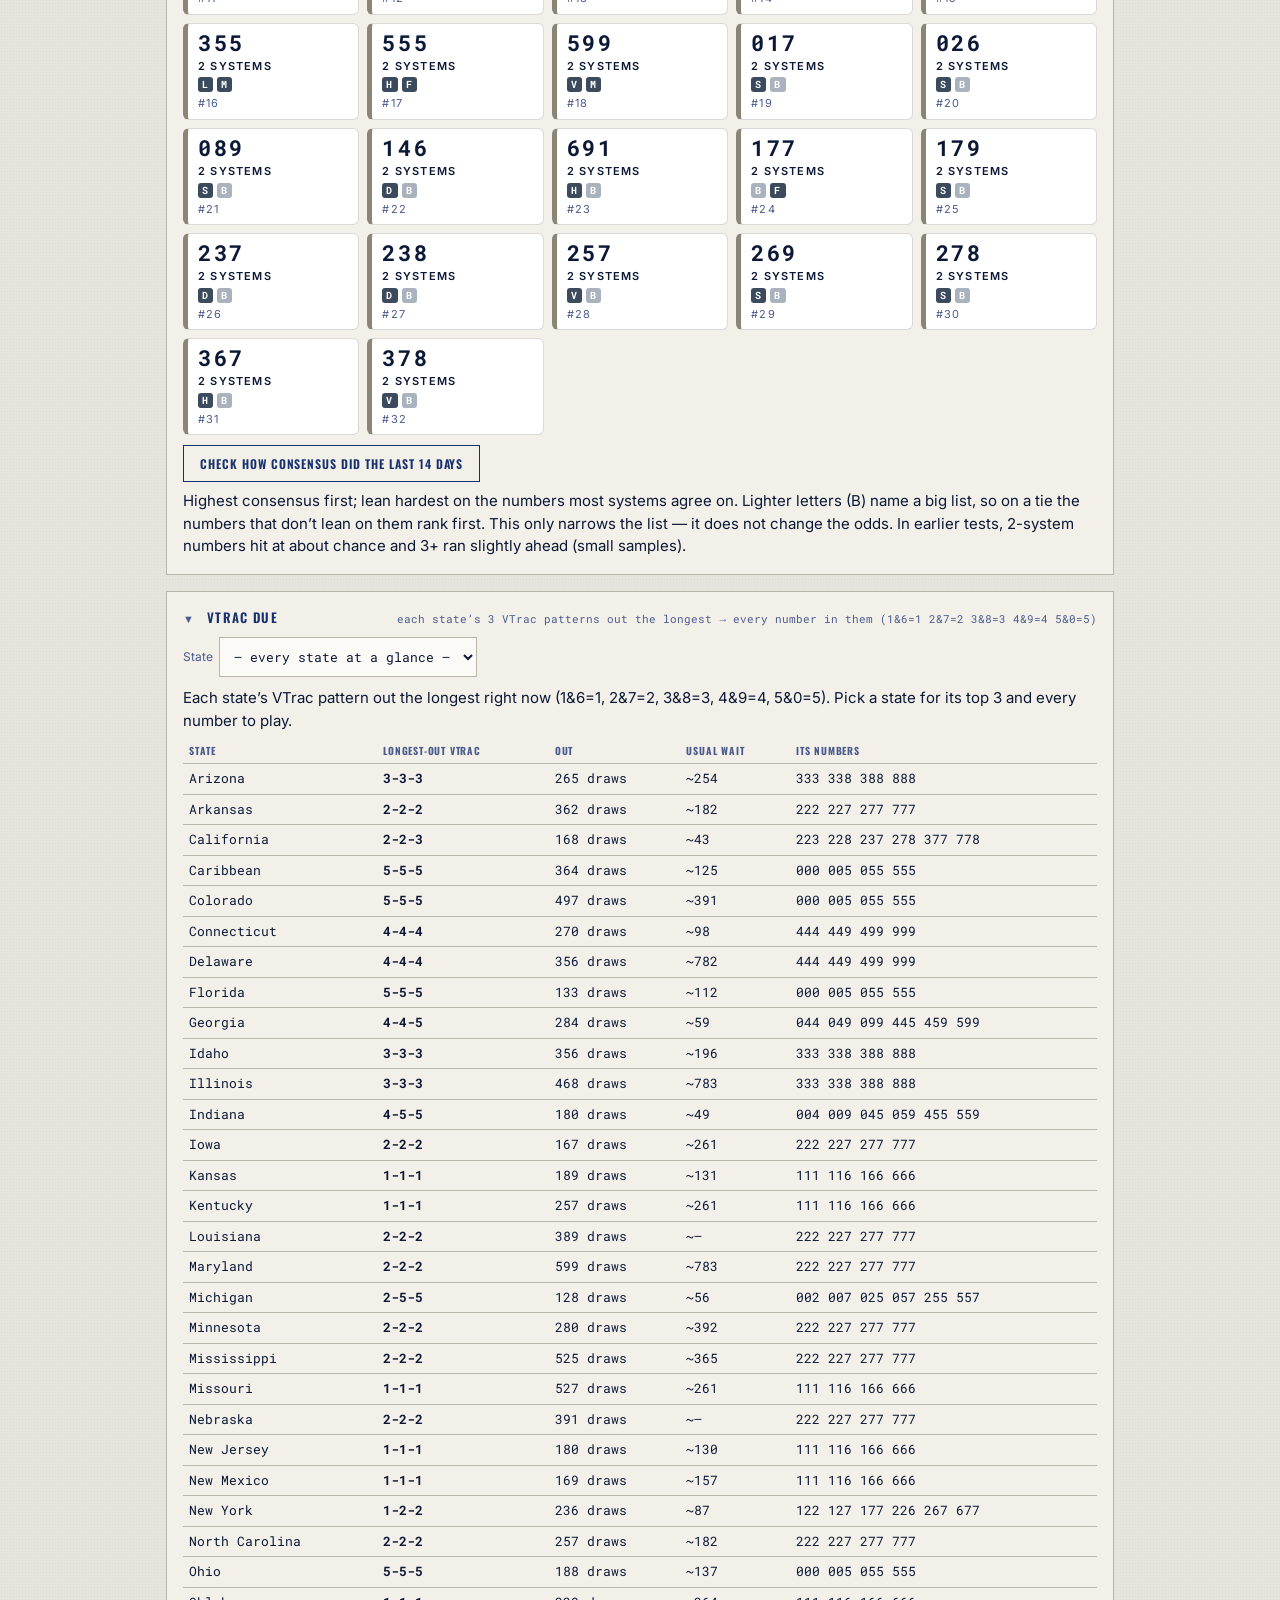
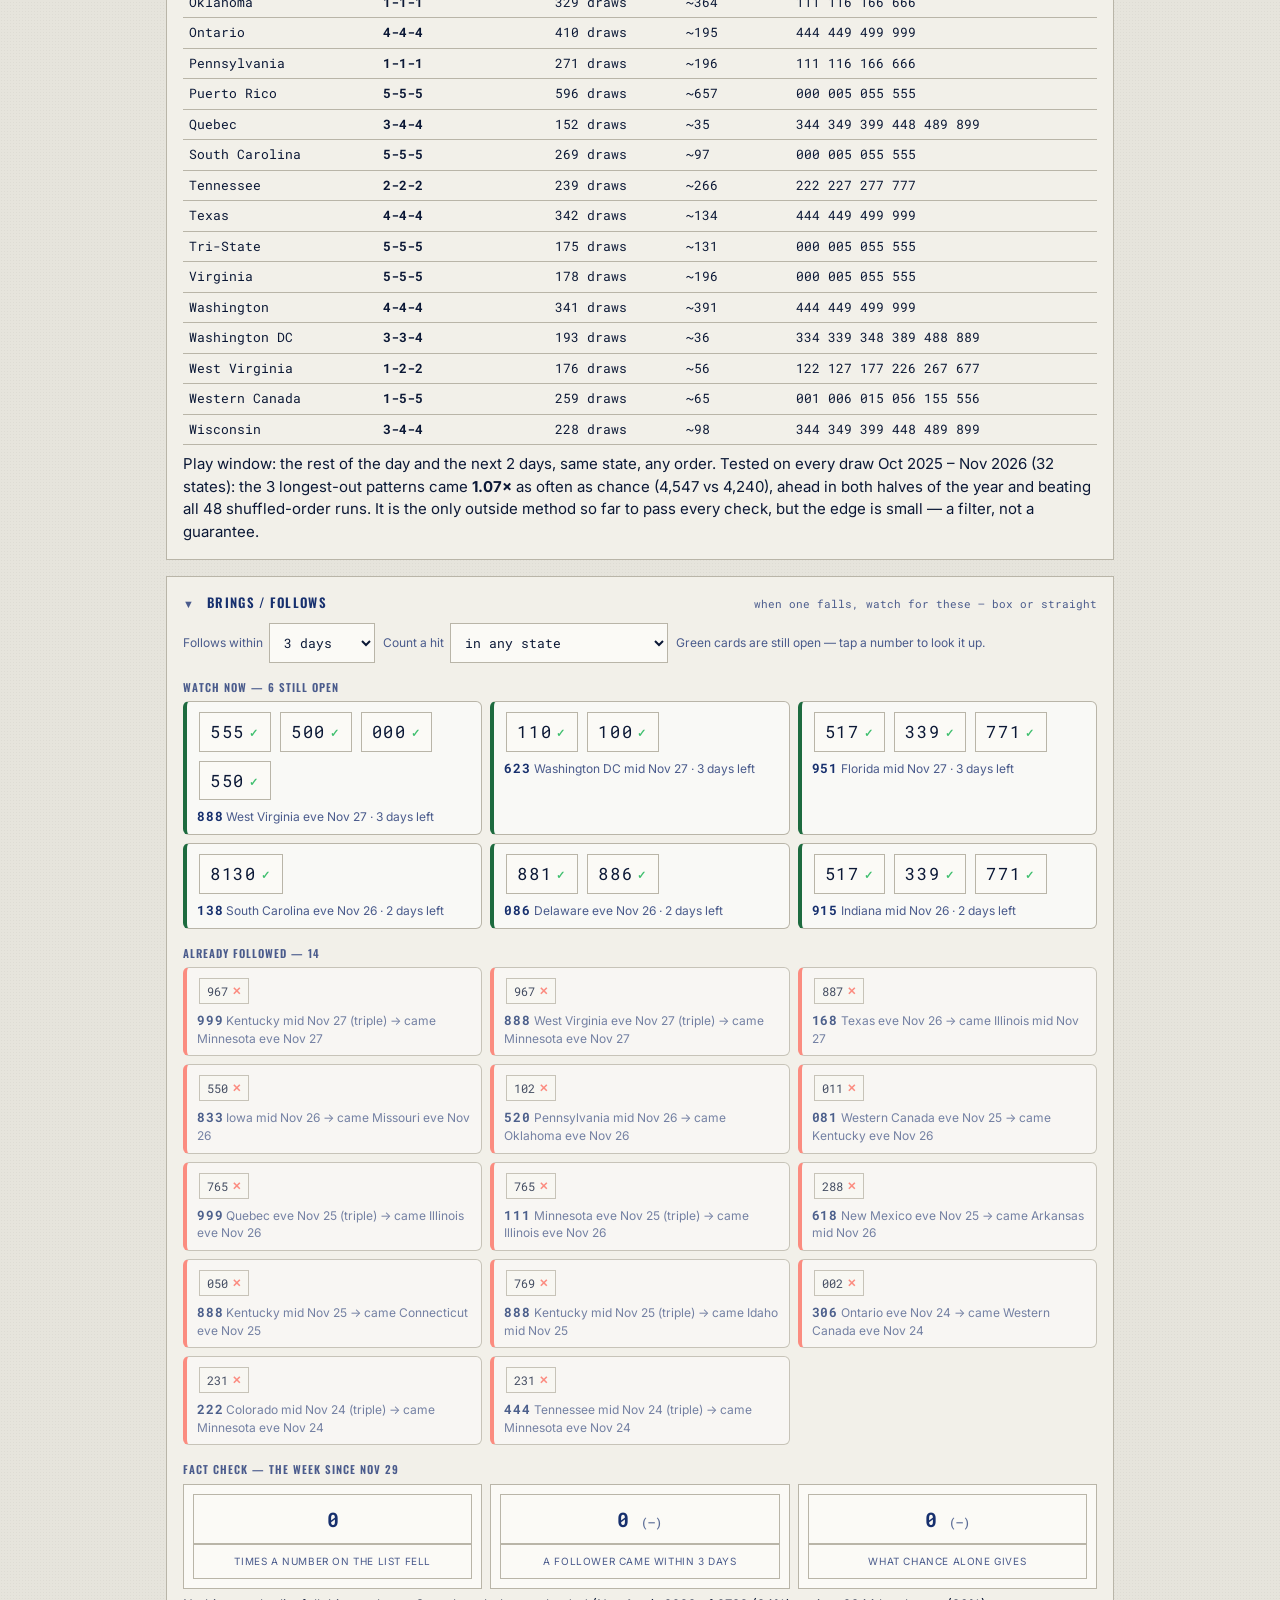
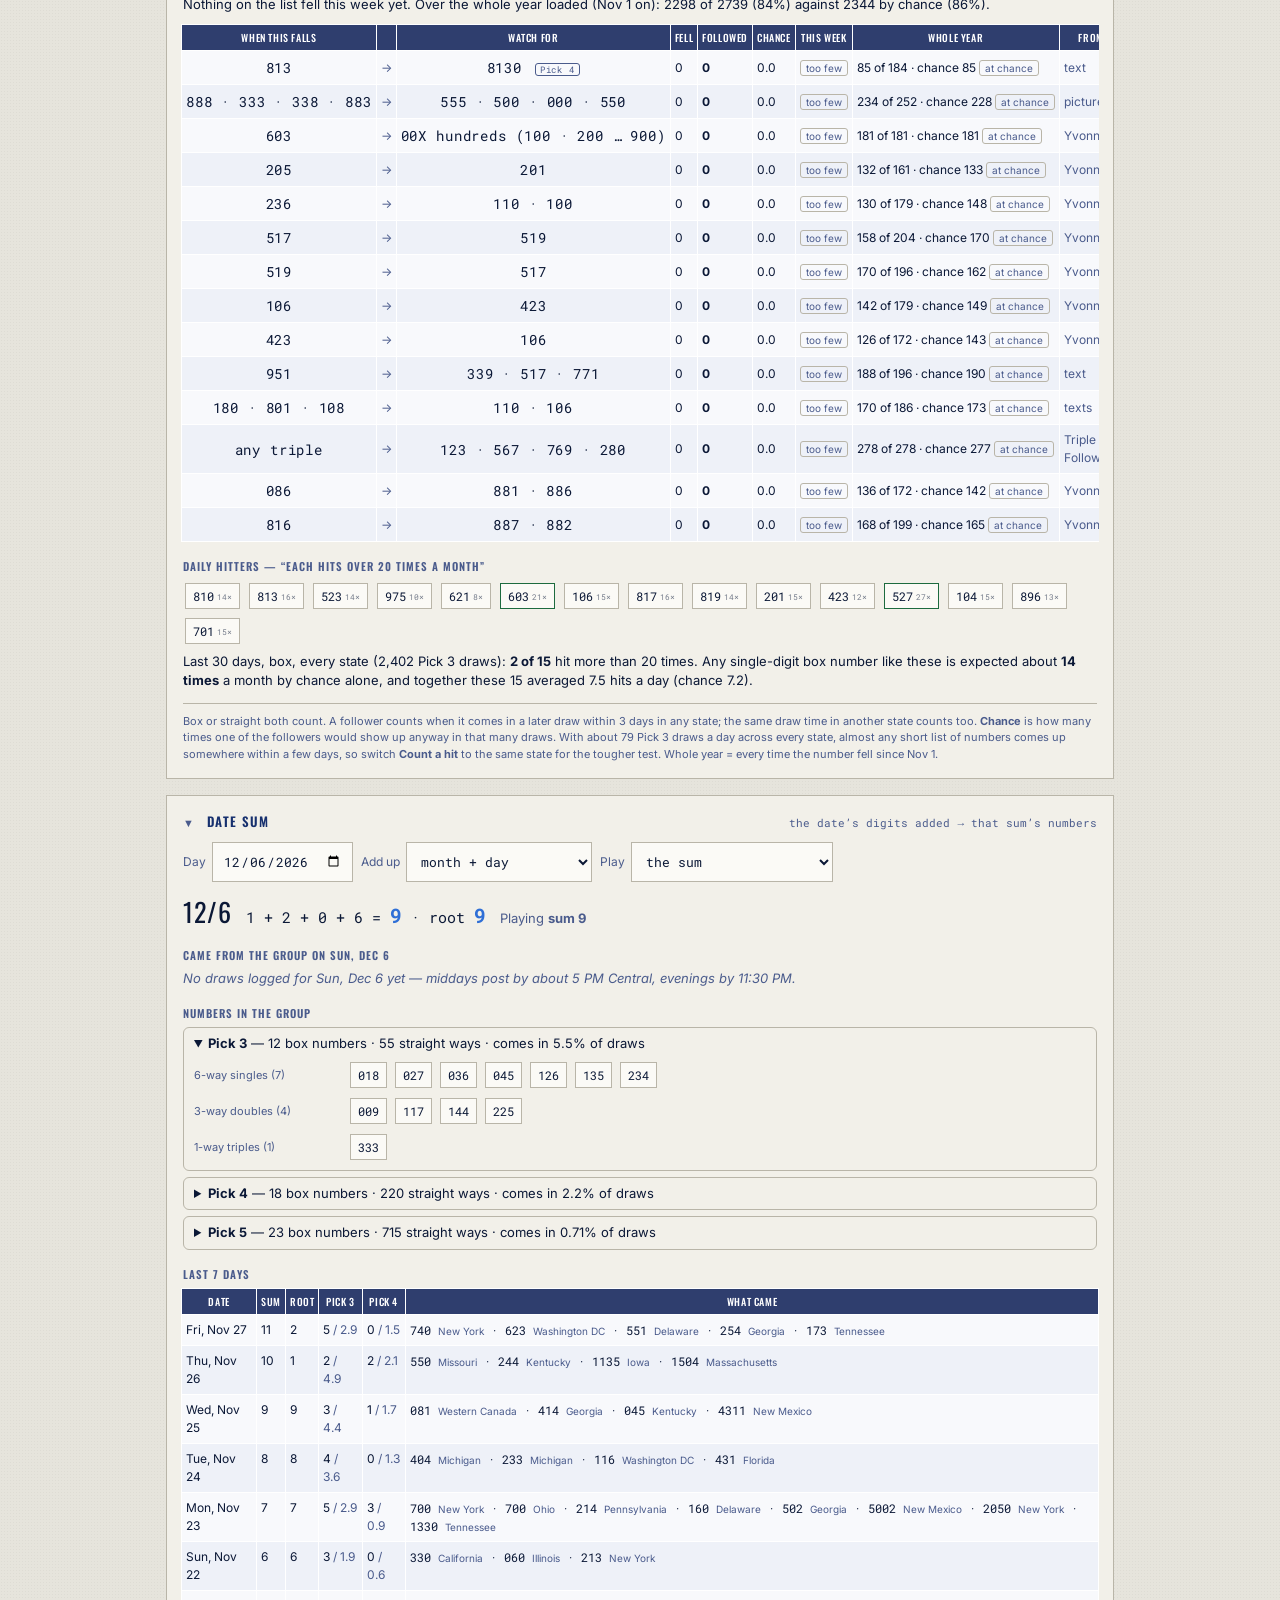
==== commit 03b3504f: "Sync from claude.ai 2026-11-28 04:25 UTC: results + pages" ====
--- a/docs/index.html
+++ b/docs/index.html
@@ -261,6 +261,11 @@
 </div>
 
 <div class="card">
+  <h2>VTrac Due <span class="count">each state&rsquo;s 3 VTrac patterns out the longest &rarr; every number in them (1&amp;6=1 2&amp;7=2 3&amp;8=3 4&amp;9=4 5&amp;0=5)</span></h2>
+  <div class="panelbody" id="vtHost"></div>
+</div>
+
+<div class="card">
   <h2>Brings / Follows <span class="count">when one falls, watch for these &mdash; box or straight</span></h2>
   <div class="panelbody" id="bfPanel">
     <div class="controls" style="margin-top:0;margin-bottom:10px">
@@ -440,6 +445,7 @@
 this._h.set(key,M);return M;}};</script>
 <script src="app-32.js"></script>
 <script src="garun-1.js"></script>
+<script src="vtrac-1.js"></script>
 <script src="cons-p3.js"></script>
 <script src="consensus-1.js"></script>
 </body></html>
